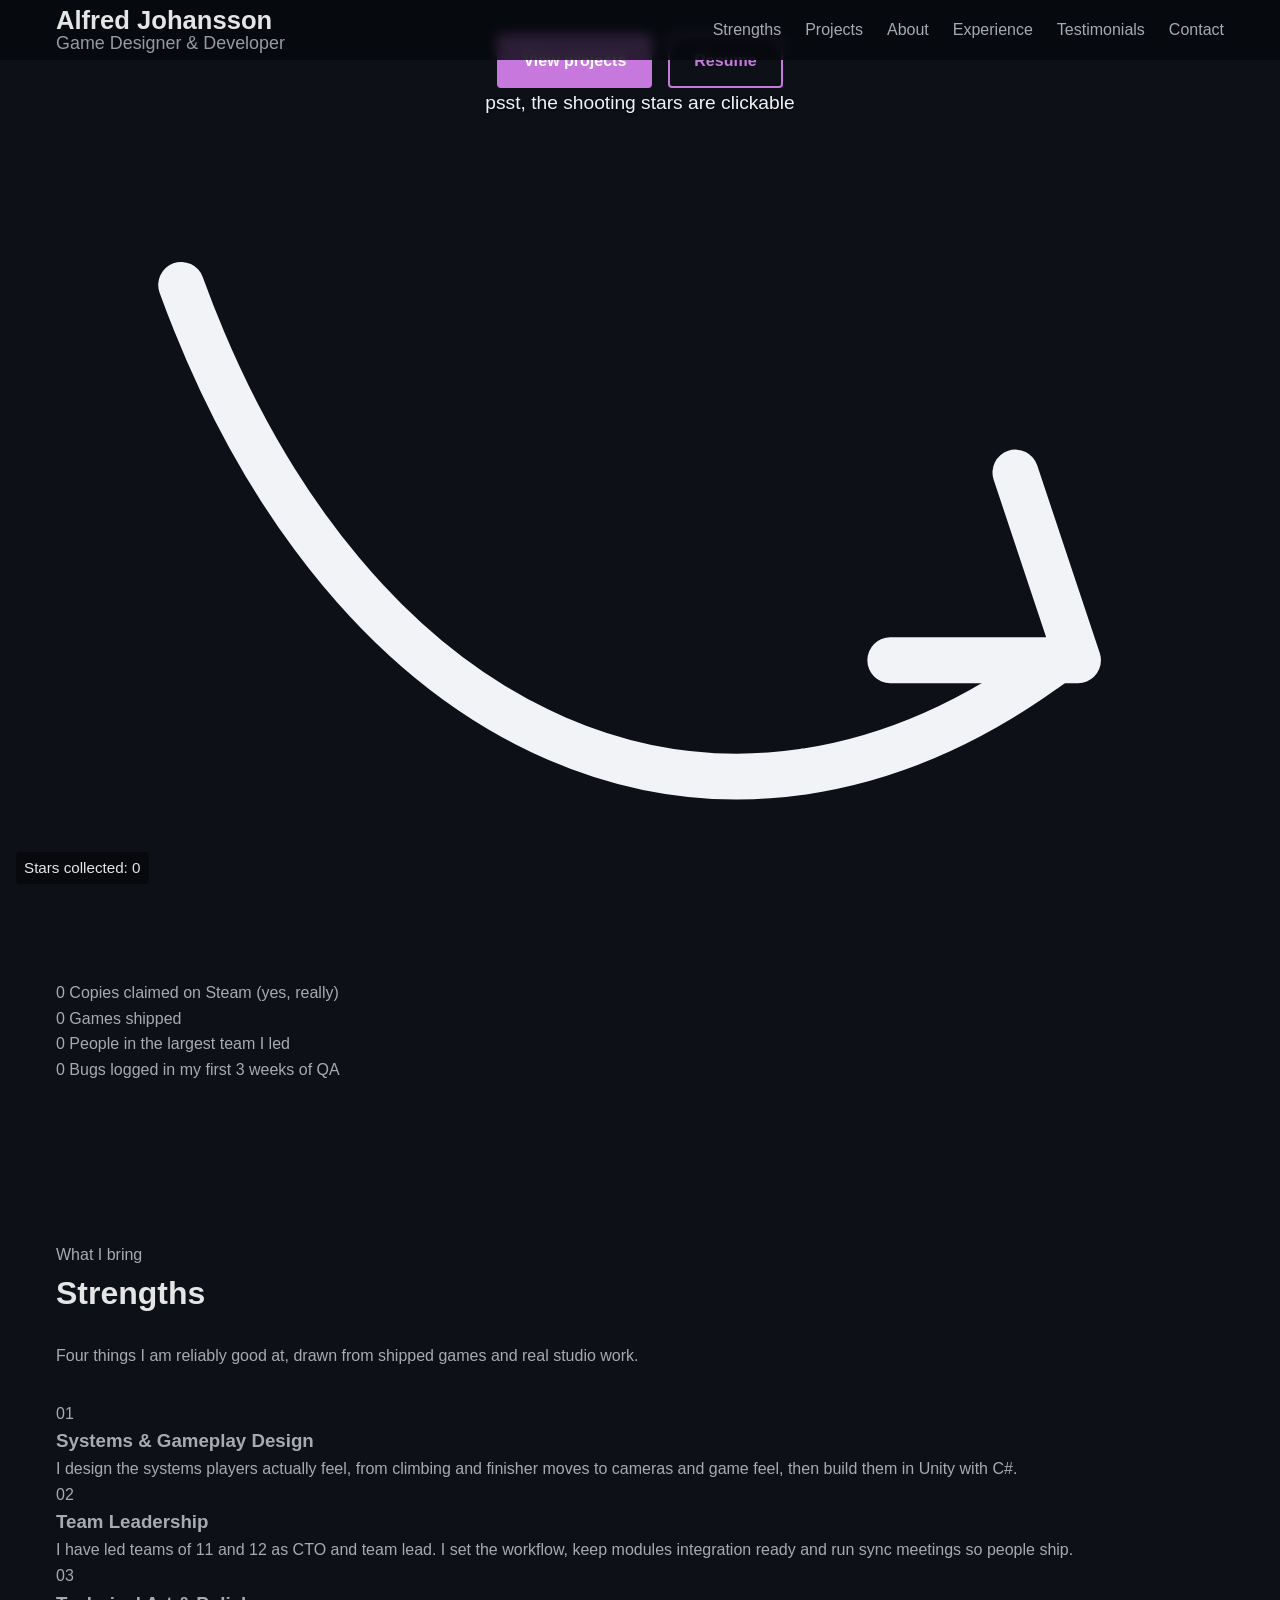
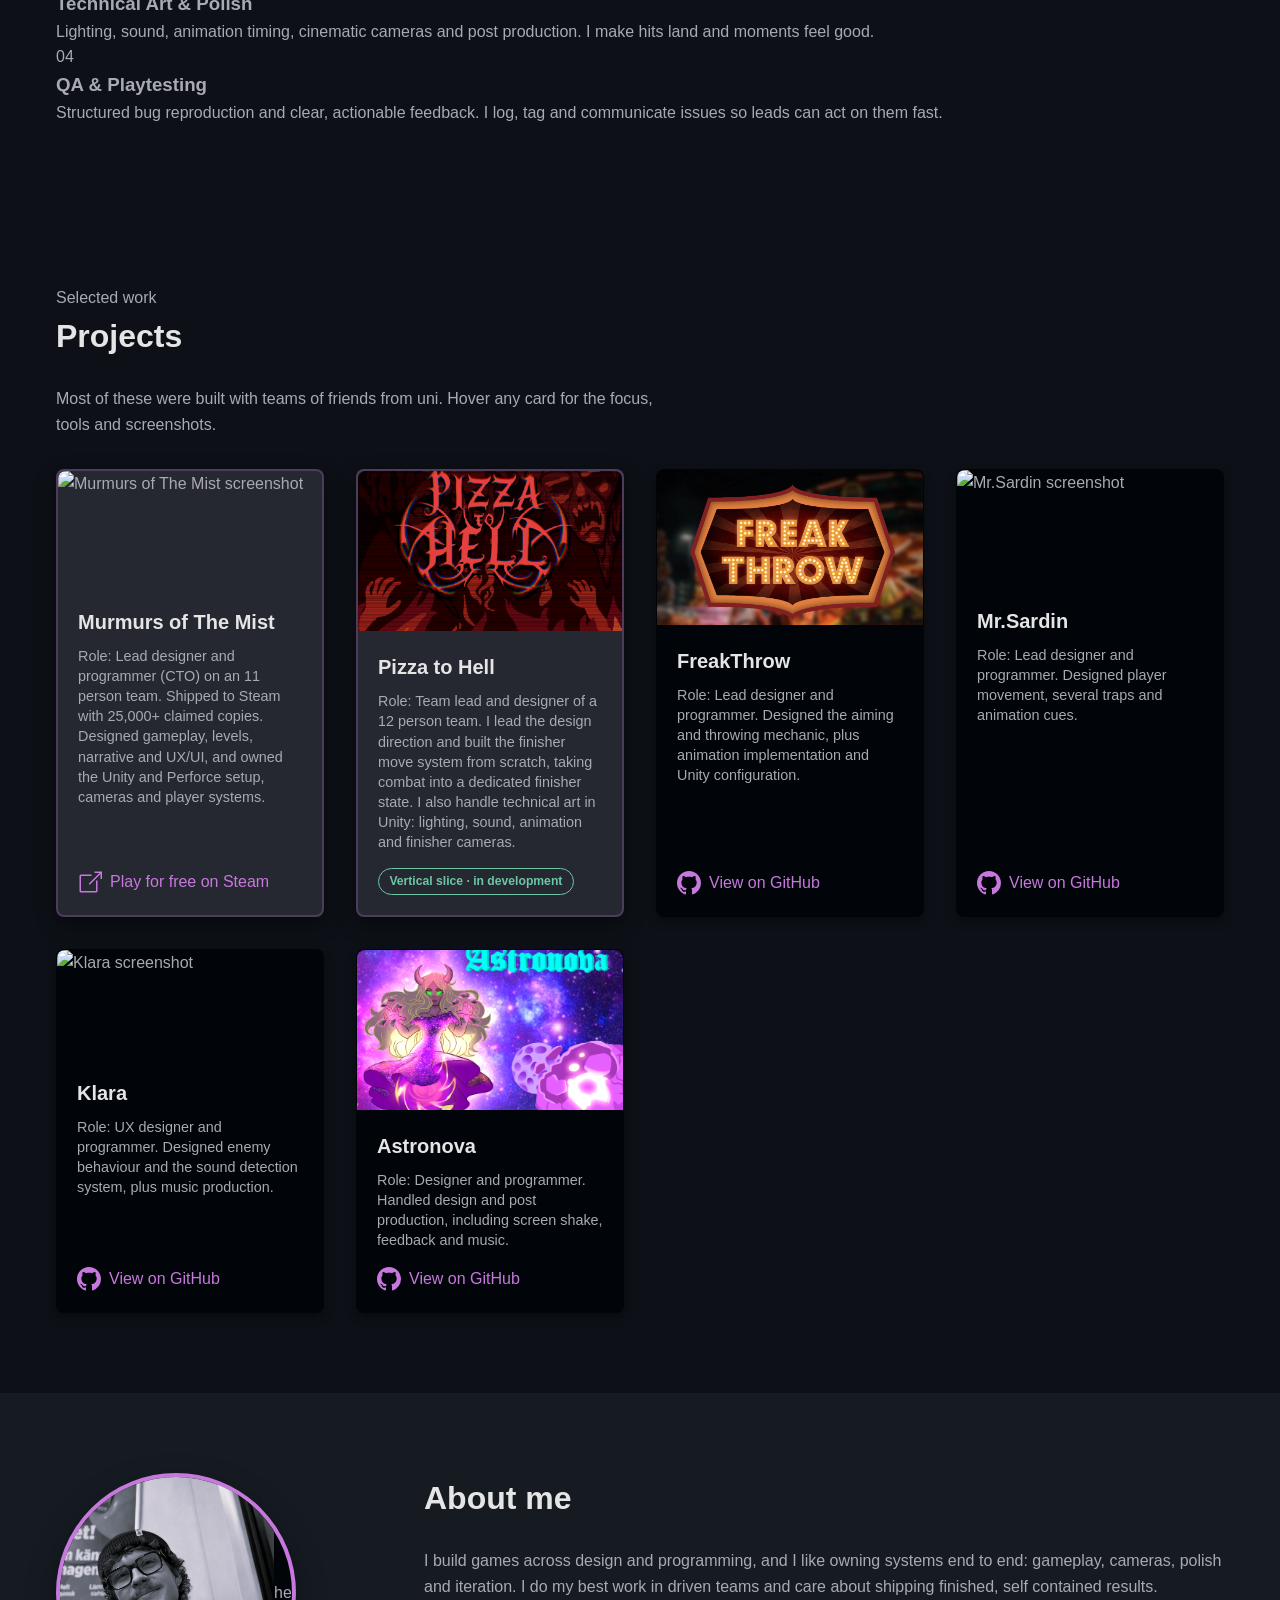
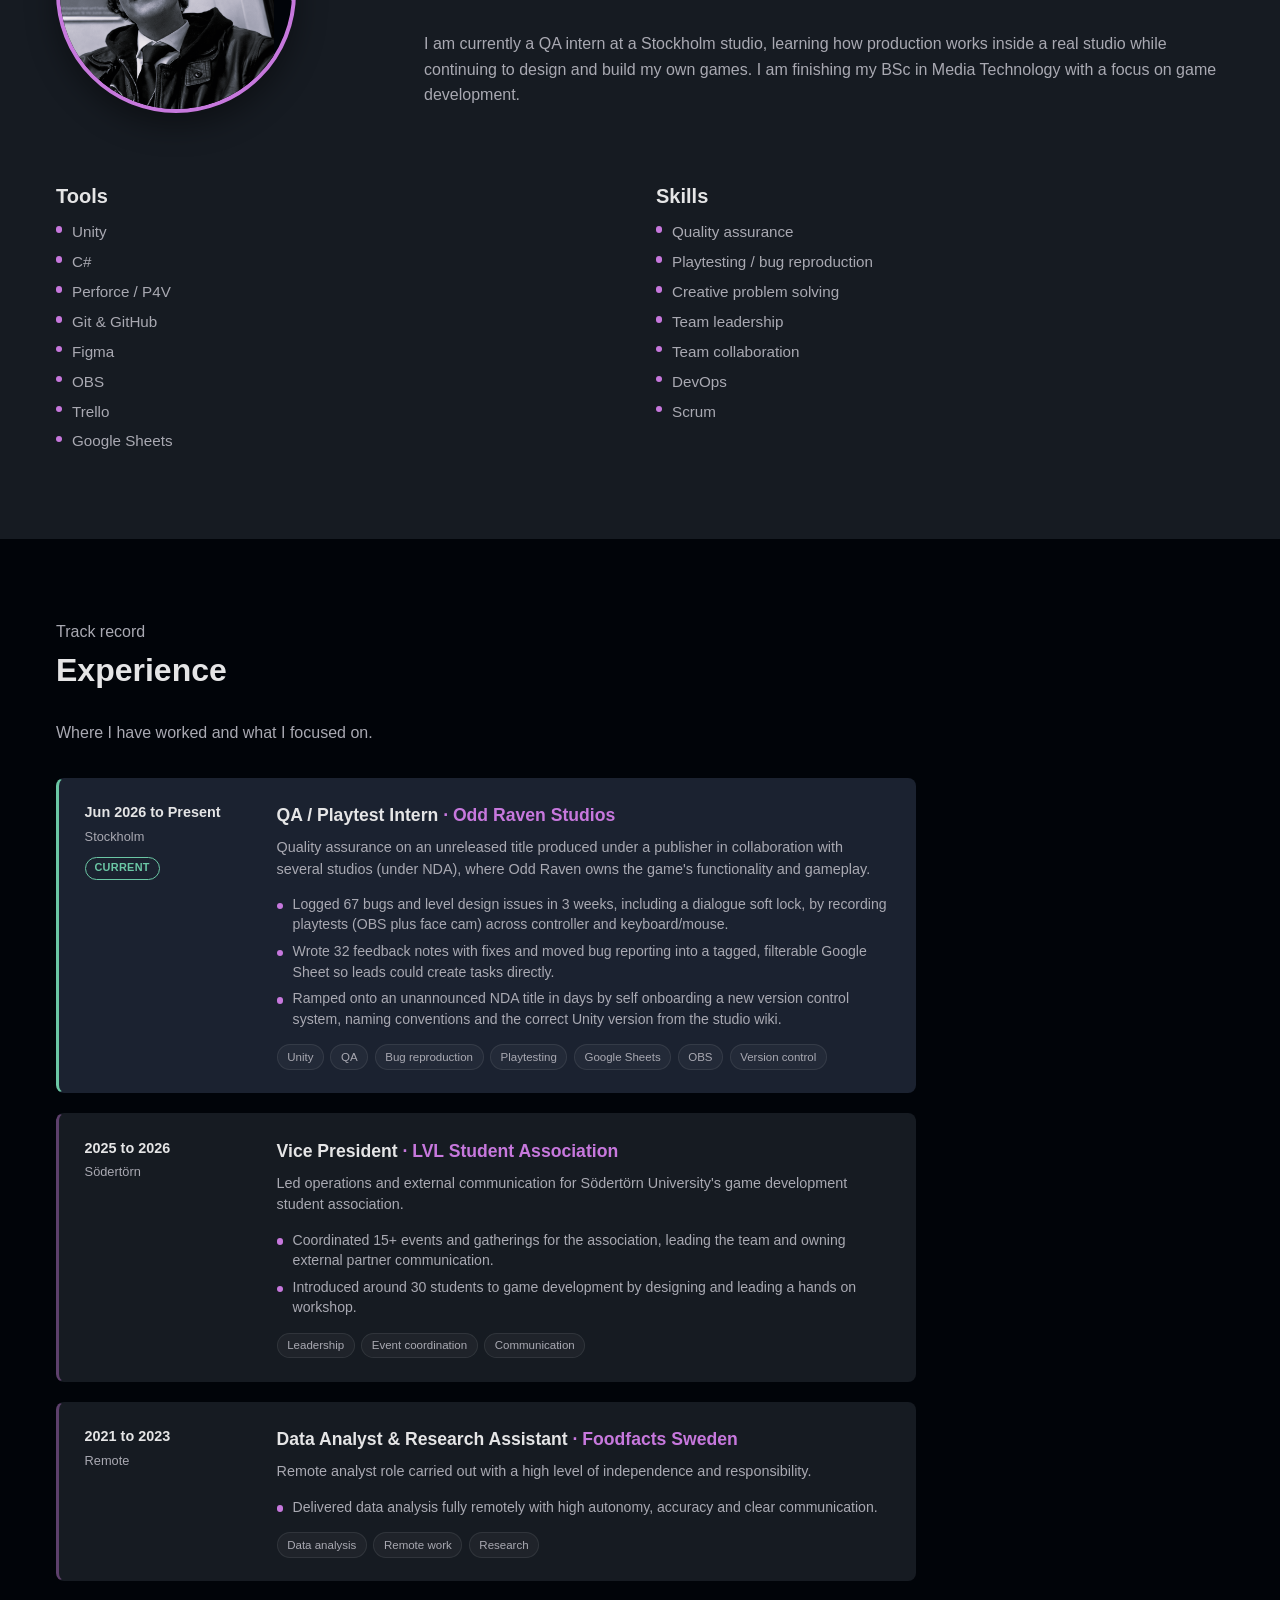
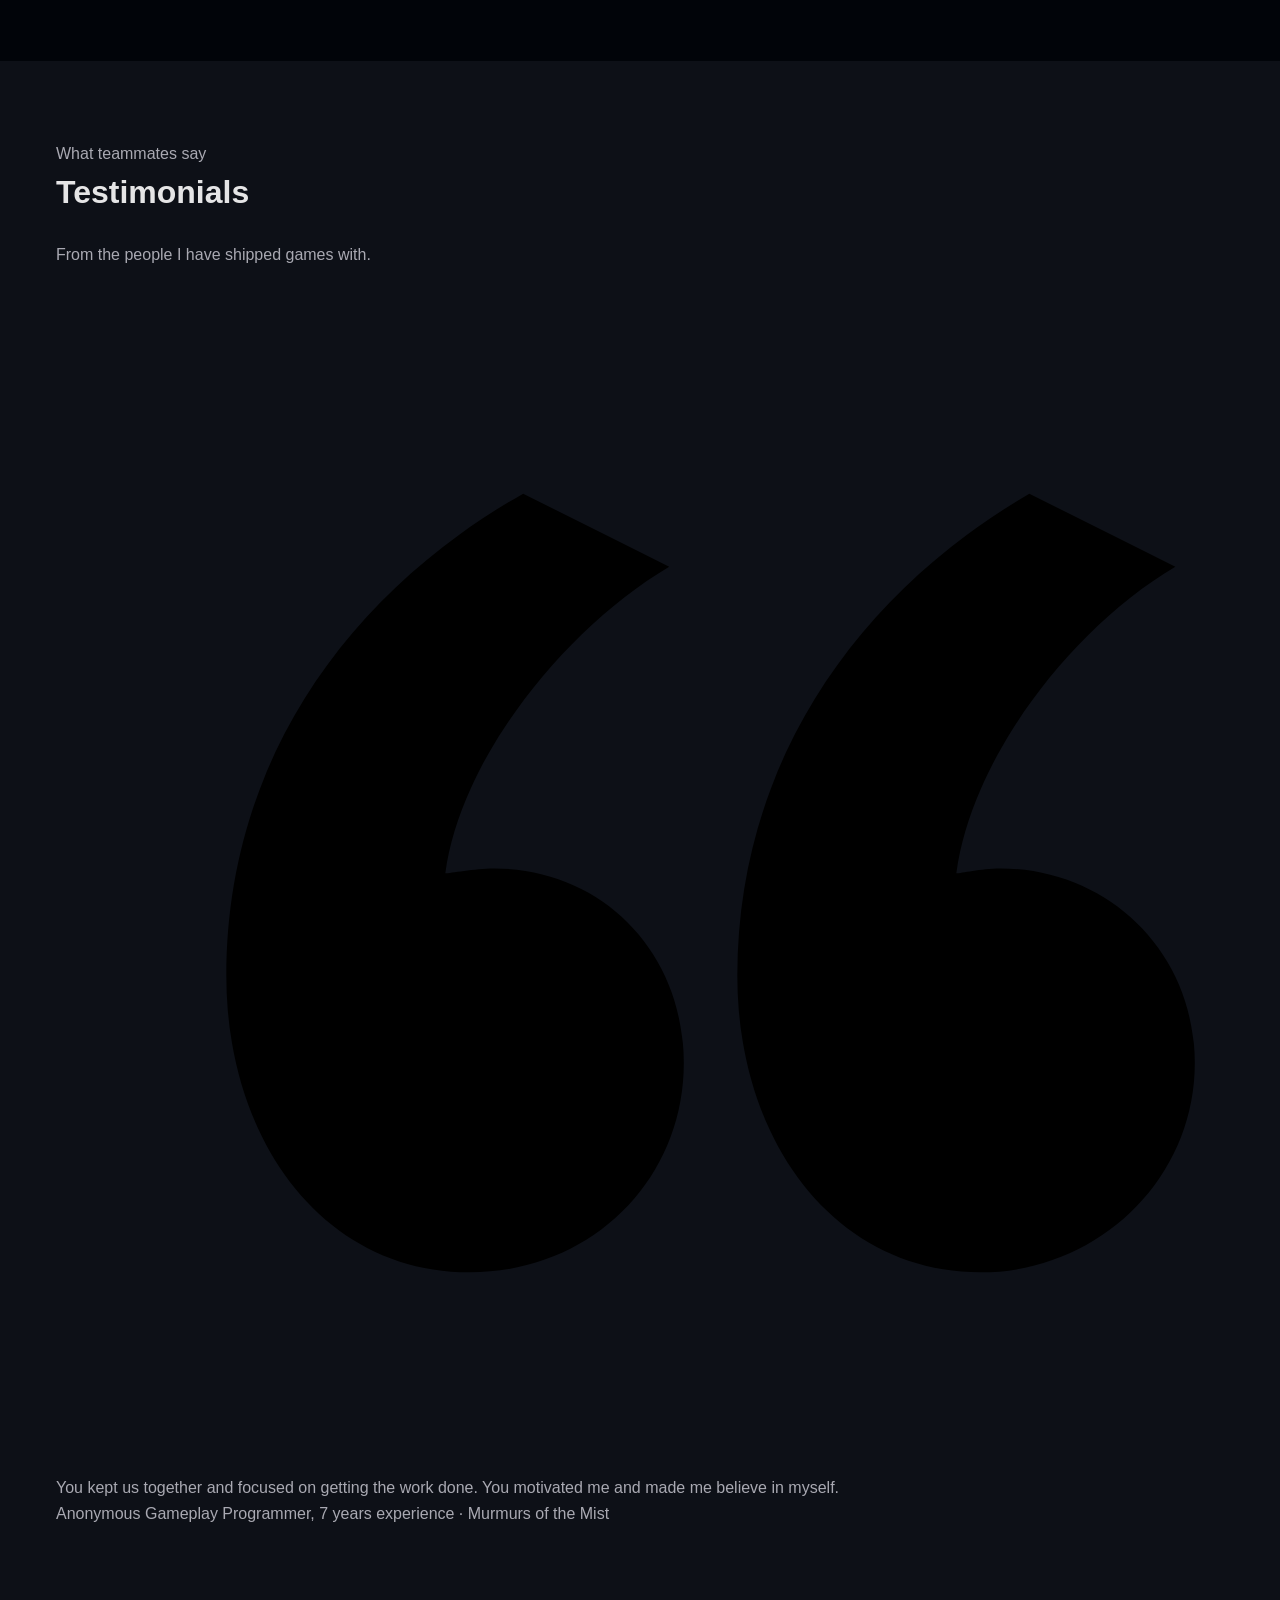
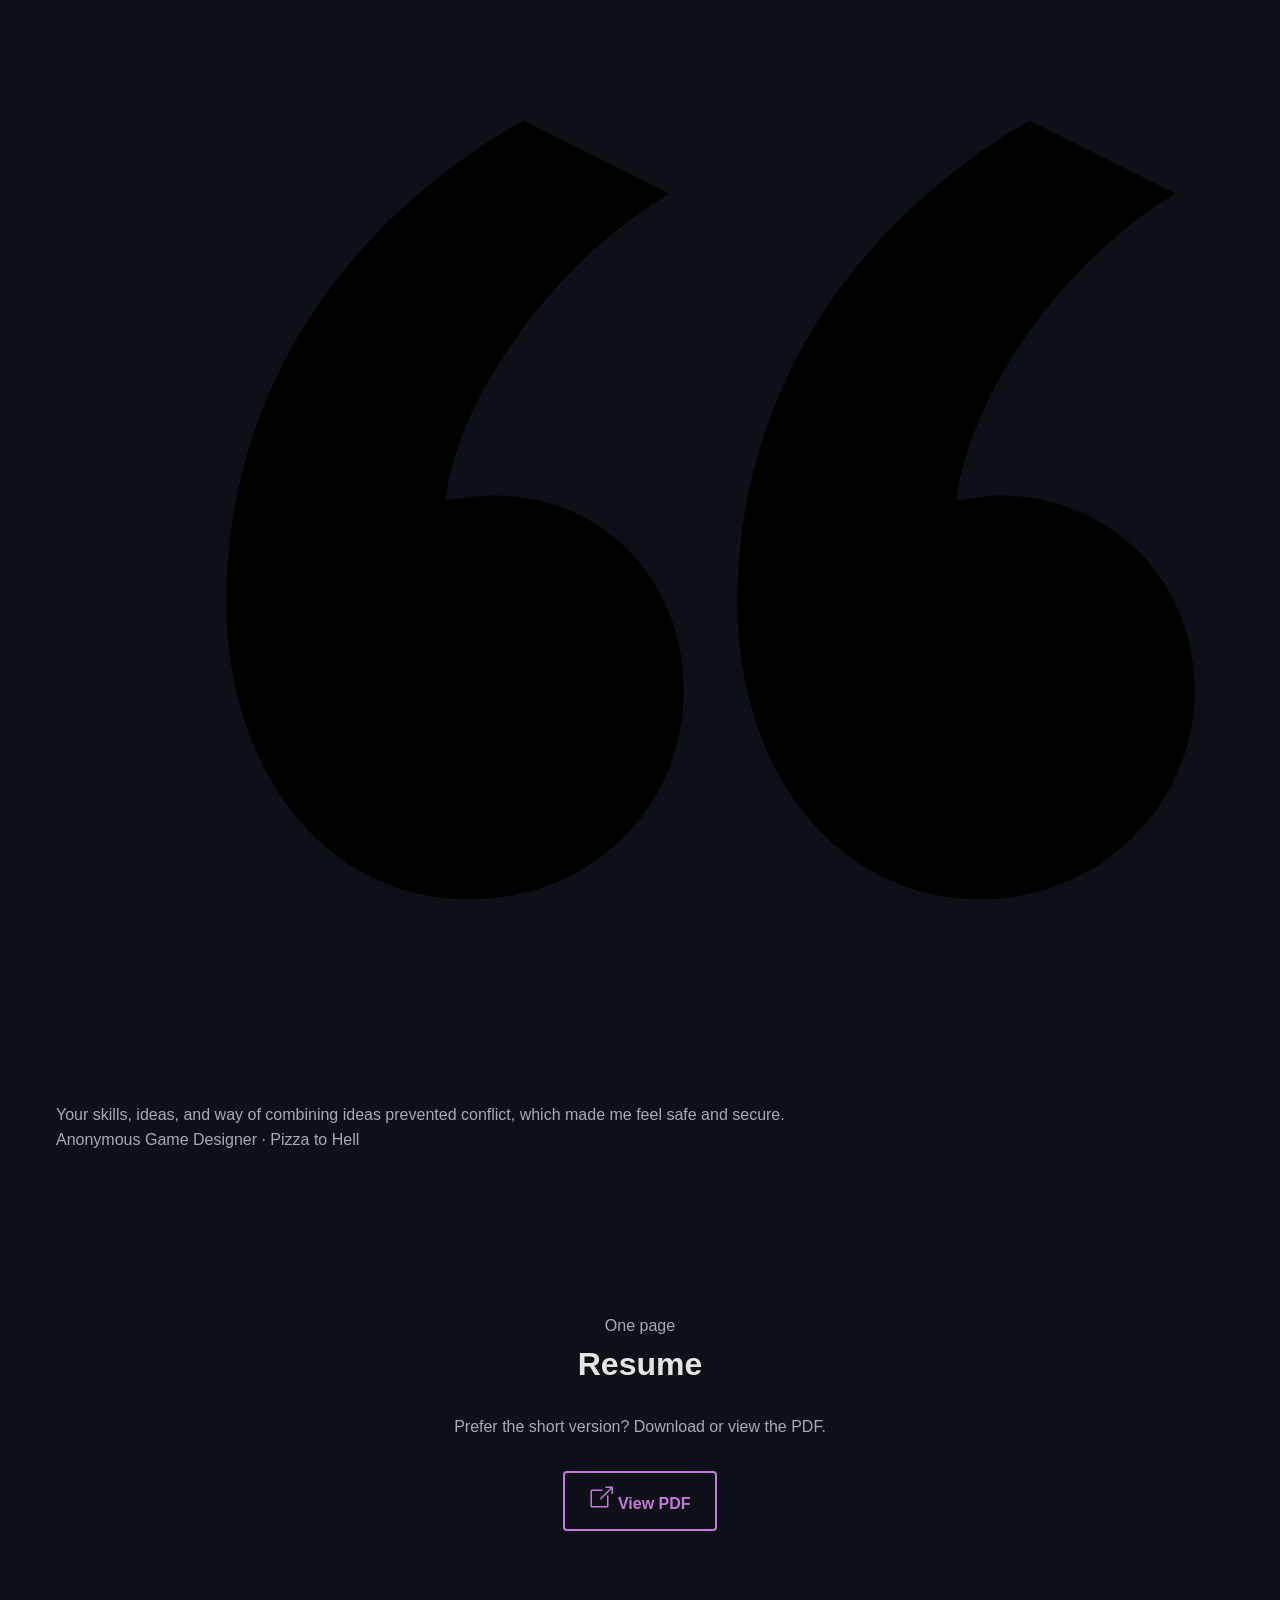
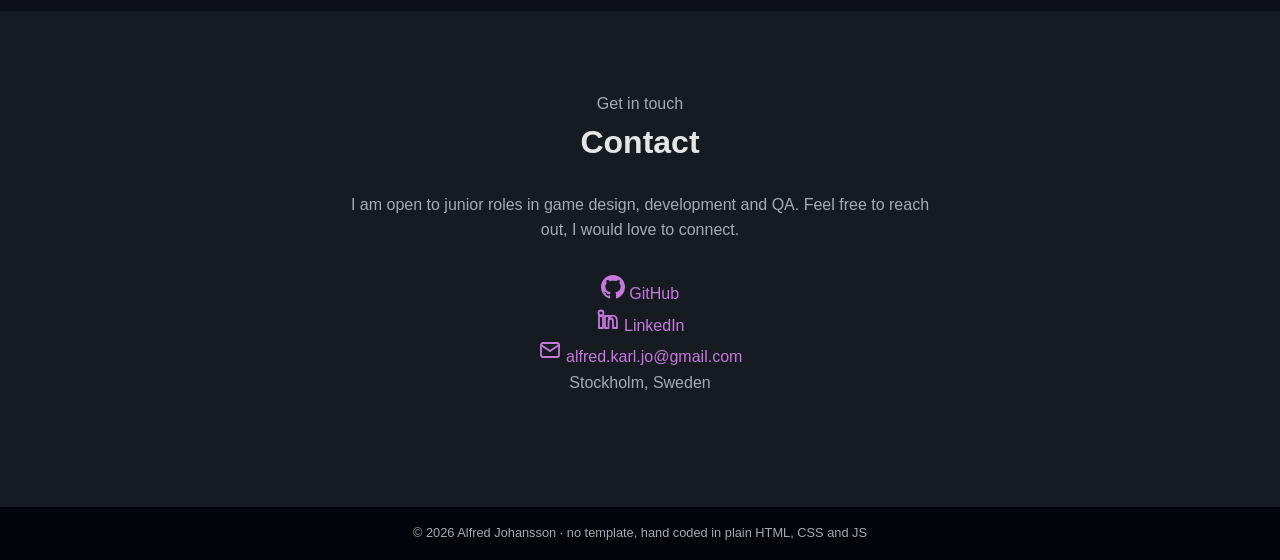
==== index.html @ 22c8d1a9 "fix" ====
<!DOCTYPE html>
<html lang="en">
<head>
    <meta charset="UTF-8" />
    <meta name="viewport" content="width=device-width, initial-scale=1.0" />
    <title>Alfred Johansson | Game Designer &amp; Developer</title>
    <meta name="description" content="Alfred Johansson, game designer and developer. I design player facing systems and gameplay, then build and polish them in Unity." />

    <link rel="preconnect" href="https://fonts.googleapis.com" />
    <link rel="preconnect" href="https://fonts.gstatic.com" crossorigin />
    <link href="https://fonts.googleapis.com/css2?family=Archivo:wght@600;700;800&family=Inter:wght@400;500;600&family=Caveat:wght@500;600&display=swap"
          rel="stylesheet" />

    <link rel="stylesheet" href="css/style.css" />
</head>

<body>
    <!-- SVG ICON SPRITE (define once, reuse everywhere) -->
    <svg xmlns="http://www.w3.org/2000/svg"
         style="position:absolute;width:0;height:0;overflow:hidden"
         aria-hidden="true">
        <symbol id="icon-external" viewBox="0 0 16 16">
            <path d="M16 1v5h-1V2.707l-7.146 7.147-.708-.708L14.293 2H11V1h5z" />
            <path d="M2 3a1 1 0 0 0-1 1v10a1 1 0 0 0 1 1h10a1 1 0 0 0 1-1V7h-1v7H2V4h7V3H2z" />
        </symbol>

        <symbol id="icon-github" viewBox="0 0 16 16">
            <path d="M8 0C3.58 0 0 3.58 0 8c0 3.54 2.29 6.53 5.47 7.59.4.07.55-.17.55-.38
               0-.19-.01-.82-.01-1.49-2.01.37-2.53-.49-2.69-.94-.09-.23-.48-.94-.82-1.13
               -.28-.15-.68-.52-.01-.53.63-.01 1.08.58 1.23.82.72 1.21 1.87.87 2.33.66
               .07-.52.28-.87.51-1.07-1.78-.2-3.64-.89-3.64-3.95
               0-.87.31-1.59.82-2.15-.08-.2-.36-1.02.08-2.12
               0 0 .67-.21 2.2.82.64-.18 1.32-.27 2-.27
               .68 0 1.36.09 2 .27 1.53-1.04 2.2-.82 2.2-.82
               .44 1.1.16 1.92.08 2.12.51.56.82 1.27.82 2.15
               0 3.07-1.87 3.75-3.65 3.95.29.25.54.73.54 1.48
               0 1.07-.01 1.93-.01 2.2
               0 .21.15.46.55.38A8.01 8.01 0 0 0 16 8
               c0-4.42-3.58-8-8-8z" />
        </symbol>

        <symbol id="icon-linkedin" viewBox="0 0 24 24">
            <path d="M4.98 3.5a2.5 2.5 0 1 1 0 5 2.5 2.5 0 0 1 0-5z" />
            <path d="M3 9h4v12H3z" />
            <path d="M9 9h4v1.7c.6-1 1.7-2 3.6-2 3.8 0 4.4 2.5 4.4 5.7V21h-4v-6.1
                   c0-1.5 0-3.4-2.1-3.4-2.1 0-2.4 1.6-2.4 3.3V21H9z" />
        </symbol>

        <symbol id="icon-mail" viewBox="0 0 24 24">
            <rect x="3" y="5" width="18" height="14" rx="2"></rect>
            <path d="M3 7l9 6 9-6"></path>
        </symbol>
    </svg>

    <header class="navbar">
        <div class="container">
            <a class="logo" href="#hero">
                <span class="logo-name">Alfred Johansson</span>
                <span class="logo-sub">Game Designer &amp; Developer</span>
            </a>

            <button class="menu-toggle"
                    id="mobile-menu"
                    type="button"
                    aria-label="Open menu"
                    aria-controls="nav-links"
                    aria-expanded="false">
                <span></span><span></span><span></span>
            </button>

            <nav aria-label="Primary navigation">
                <ul class="nav-links" id="nav-links">
                    <li><a href="#strengths">Strengths</a></li>
                    <li><a href="#projects">Projects</a></li>
                    <li><a href="#about">About</a></li>
                    <li><a href="#experience">Experience</a></li>
                    <li><a href="#testimonials">Testimonials</a></li>
                    <li><a href="#contact">Contact</a></li>
                </ul>
            </nav>
        </div>
    </header>

    <main>
        <section id="hero" class="hero">
            <!-- Small glow that trails the cursor in the dark background -->
            <div id="hero-glow" class="hero-glow" aria-hidden="true"></div>

            <div class="container hero-content">
                <span class="hero-eyebrow">Game Designer &amp; Developer</span>
                <h1>Hi, I'm <span class="highlight">Alfred Johansson</span></h1>
                <p>I design player facing systems and gameplay, then build and polish them in Unity. I do my best work leading small teams to ship finished games.</p>

                <div class="hero-buttons">
                    <a href="#projects" class="btn">View projects</a>
                    <a href="#resume" class="btn-outline">Resume</a>
                </div>

                <p class="hero-note">
                    psst, the shooting stars are clickable
                    <svg class="hero-note__arrow" viewBox="0 0 56 44" aria-hidden="true">
                        <path d="M6 8 C 14 30, 32 38, 48 26" fill="none" stroke="currentColor" stroke-width="2.2" stroke-linecap="round" />
                        <path d="M40 26 l9 0 -3 -9" fill="none" stroke="currentColor" stroke-width="2.2" stroke-linecap="round" stroke-linejoin="round" />
                    </svg>
                </p>
            </div>

            <!-- Subtle interactive star layer, scoped to the hero -->
            <canvas id="star-canvas"></canvas>
            <div id="star-counter" class="star-counter">
                Stars collected: <span id="star-count-value">0</span>
            </div>
        </section>

        <section id="stats" class="stats" aria-label="Career highlights">
            <div class="container">
                <div class="stats-grid">
                    <div class="stat reveal">
                        <span class="stat-value"><span class="stat-number" data-count="25000" data-suffix="+">0</span></span>
                        <span class="stat-label">Copies claimed on Steam <span class="stat-note">(yes, really)</span></span>
                    </div>
                    <div class="stat reveal">
                        <span class="stat-value"><span class="stat-number" data-count="6">0</span></span>
                        <span class="stat-label">Games shipped</span>
                    </div>
                    <div class="stat reveal">
                        <span class="stat-value"><span class="stat-number" data-count="12">0</span></span>
                        <span class="stat-label">People in the largest team I led</span>
                    </div>
                    <div class="stat reveal">
                        <span class="stat-value"><span class="stat-number" data-count="67">0</span></span>
                        <span class="stat-label">Bugs logged in my first 3 weeks of QA</span>
                    </div>
                </div>
            </div>
        </section>

        <section id="strengths" class="strengths">
            <div class="container">
                <div class="section-head">
                    <span class="kicker">What I bring</span>
                    <h2>Strengths</h2>
                    <p class="section-subtitle">Four things I am reliably good at, drawn from shipped games and real studio work.</p>
                </div>

                <div class="strength-grid">
                    <article class="strength-card reveal">
                        <div class="strength-index">01</div>
                        <h3>Systems &amp; Gameplay Design</h3>
                        <p>I design the systems players actually feel, from climbing and finisher moves to cameras and game feel, then build them in Unity with C#.</p>
                    </article>

                    <article class="strength-card reveal">
                        <div class="strength-index">02</div>
                        <h3>Team Leadership</h3>
                        <p>I have led teams of 11 and 12 as CTO and team lead. I set the workflow, keep modules integration ready and run sync meetings so people ship.</p>
                    </article>

                    <article class="strength-card reveal">
                        <div class="strength-index">03</div>
                        <h3>Technical Art &amp; Polish</h3>
                        <p>Lighting, sound, animation timing, cinematic cameras and post production. I make hits land and moments feel good.</p>
                    </article>

                    <article class="strength-card reveal">
                        <div class="strength-index">04</div>
                        <h3>QA &amp; Playtesting</h3>
                        <p>Structured bug reproduction and clear, actionable feedback. I log, tag and communicate issues so leads can act on them fast.</p>
                    </article>
                </div>
            </div>
        </section>

        <section id="projects" class="projects">
            <div class="container">
                <div class="section-head">
                    <span class="kicker">Selected work</span>
                    <h2>Projects</h2>
                    <p class="section-subtitle">Most of these were built with teams of friends from uni. Hover any card for the focus, tools and screenshots.</p>
                </div>

                <div class="project-grid">
                    <article class="project-card project-card--featured reveal">
                        <img src="assets/images/project1.png" alt="Murmurs of The Mist screenshot" />
                        <div class="project-info">
                            <h3>Murmurs of The Mist</h3>
                            <p>
                                <span class="role-label">Role:</span>
                                Lead designer and programmer (CTO) on an 11 person team. Shipped to Steam with 25,000+ claimed copies. Designed gameplay, levels, narrative and UX/UI, and owned the Unity and Perforce setup, cameras and player systems.
                            </p>
                            <div class="project-links">
                                <a href="https://store.steampowered.com/app/4187020/Murmurs_of_the_Mist/" target="_blank" rel="noopener noreferrer">
                                    <svg class="icon" aria-hidden="true"><use href="#icon-external" xlink:href="#icon-external"></use></svg>
                                    Play for free on Steam
                                </a>
                            </div>
                        </div>
                        <aside class="project-popover" aria-label="Murmurs of The Mist details">
                            <h4>Murmurs of the Mist</h4>
                            <p>
                                A narrative-driven horror puzzle game where you use the environment to solve each room. Take note of every detail, they help you uncover Sofia's story.
                                <b>25,000+ claimed copies on Steam.</b>
                            </p>
                            <div class="project-popover__images">
                                <img src="assets/images/MurmursPushbox.jpg" alt="Murmurs of The Mist close-up screenshot" />
                                <img src="assets/images/MurmursChase.jpg" alt="Murmurs of The Mist exploration screenshot" />
                                <img src="assets/images/MurmursClassroom.jpg" alt="Murmurs of The Mist cooperative play screenshot" />
                            </div>
                            <ul class="project-popover__details">
                                <li><b>Focus:</b> gameplay, UX/UI, camera, climbing mechanic, animation timing and triggers, music production, post production, Unity configuration and cinematic cameras.</li>
                                <li><b>Tools:</b> Unity, C#, Perforce.</li>
                            </ul>
                        </aside>
                    </article>

                    <article class="project-card project-card--featured reveal">
                        <img src="assets/images/PizzaToHell_title.png" alt="Pizza to Hell title art" />
                        <div class="project-info">
                            <h3>Pizza to Hell</h3>
                            <p>
                                <span class="role-label">Role:</span>
                                Team lead and designer of a 12 person team. I lead the design direction and built the finisher move system from scratch, taking combat into a dedicated finisher state. I also handle technical art in Unity: lighting, sound, animation and finisher cameras.
                            </p>
                            <div class="project-links">
                                <span class="project-status">Vertical slice · in development</span>
                            </div>
                        </div>
                        <aside class="project-popover" aria-label="Pizza to Hell details">
                            <h4>Pizza to Hell</h4>
                            <p>
                                A PSX style action roguelite. You are a pizza delivery man fighting through a sin themed underworld to deliver a pizza to the Devil. Posture based combat staggers enemies for a finisher, with pizza topping build variety, a combo streak multi hit system and room to room runs.
                            </p>
                            <div class="project-popover__images project-popover__images--single">
                                <img src="assets/images/PizzaToHell_gameplay.gif" alt="Pizza to Hell gameplay" />
                            </div>
                            <ul class="project-popover__details">
                                <li><b>Focus:</b> team lead and workflow, finisher move system built from scratch, technical art (lighting, sound, animation), finisher cameras and animation event footstep audio.</li>
                                <li><b>Tools:</b> Unity, C#, animation events.</li>
                            </ul>
                        </aside>
                    </article>

                    <article class="project-card reveal">
                        <img src="assets/images/FreakThrowTitleCard.png" alt="FreakThrow Screenshot" />
                        <div class="project-info">
                            <h3>FreakThrow</h3>
                            <p>
                                <span class="role-label">Role:</span>
                                Lead designer and programmer. Designed the aiming and throwing mechanic, plus animation implementation and Unity configuration.
                            </p>
                            <div class="project-links">
                                <a href="https://github.com/alfredJoehandsome/FreakThrow" target="_blank" rel="noopener noreferrer">
                                    <svg class="icon" aria-hidden="true"><use href="#icon-github" xlink:href="#icon-github"></use></svg>
                                    View on GitHub
                                </a>
                            </div>
                        </div>
                        <aside class="project-popover" aria-label="FreakThrow details">
                            <h4>FreakThrow</h4>
                            <p>A vertical slice project. A horror carnival game with ramping intensity.</p>
                            <div class="project-popover__images">
                                <img src="assets/images/FreakThrowLVL1.png" alt="FreakThrow picture1" />
                                <img src="assets/images/FreakThrowLVL2.png" alt="FreakThrow picture2" />
                                <img src="assets/images/FreakThrowLVL3.png" alt="FreakThrow picture3" />
                            </div>
                            <ul class="project-popover__details">
                                <li><b>Focus:</b> gameplay, visuals, Unity configuration.</li>
                                <li><b>Tools:</b> Unity, C#, Perforce.</li>
                            </ul>
                        </aside>
                    </article>

                    <article class="project-card reveal">
                        <img src="assets/images/project2.png" alt="Mr.Sardin screenshot" />
                        <div class="project-info">
                            <h3>Mr.Sardin</h3>
                            <p>
                                <span class="role-label">Role:</span>
                                Lead designer and programmer. Designed player movement, several traps and animation cues.
                            </p>
                            <div class="project-links">
                                <a href="https://github.com/alfredJoehandsome/Mr.Sardin" target="_blank" rel="noopener noreferrer">
                                    <svg class="icon" aria-hidden="true"><use href="#icon-github" xlink:href="#icon-github"></use></svg>
                                    View on GitHub
                                </a>
                            </div>
                        </div>
                        <aside class="project-popover" aria-label="Mr.Sardin details">
                            <h4>Mr.Sardin</h4>
                            <p>A fast paced parkour platformer. Get to the end before time runs out, with comedic art and narrative.</p>
                            <div class="project-popover__images">
                                <img src="assets/images/MrSardin1.png" alt="MrSardin1" />
                                <img src="assets/images/MrSardin2.png" alt="MrSardin2" />
                                <img src="assets/images/MrSardin3.png" alt="MrSardin3" />
                            </div>
                            <ul class="project-popover__details">
                                <li><b>Focus:</b> player movement and animation, music production, Unity configuration, parallax background.</li>
                                <li><b>Tools:</b> Unity, C#, Perforce.</li>
                            </ul>
                        </aside>
                    </article>

                    <article class="project-card reveal">
                        <img src="assets/images/project3.png" alt="Klara screenshot" />
                        <div class="project-info">
                            <h3>Klara</h3>
                            <p>
                                <span class="role-label">Role:</span>
                                UX designer and programmer. Designed enemy behaviour and the sound detection system, plus music production.
                            </p>
                            <div class="project-links">
                                <a href="https://github.com/alfredJoehandsome/Klara" target="_blank" rel="noopener noreferrer">
                                    <svg class="icon" aria-hidden="true"><use href="#icon-github" xlink:href="#icon-github"></use></svg>
                                    View on GitHub
                                </a>
                            </div>
                        </div>
                        <aside class="project-popover" aria-label="Klara details">
                            <h4>Klara</h4>
                            <p>A game jam project. A 2.5D DOOM inspired horror game. Find the key and escape the dungeon, but do not make too much noise.</p>
                            <div class="project-popover__images">
                                <img src="assets/images/Klara screenshot1.png" alt="Klara screenshot1" />
                                <img src="assets/images/Klara screenshot2.png" alt="Klara screenshot2" />
                                <img src="assets/images/Klara screenshot3.png" alt="Klara screenshot3" />
                            </div>
                            <ul class="project-popover__details">
                                <li><b>Focus:</b> monster behaviour, noise detection system.</li>
                                <li><b>Tools:</b> Unity, C#, GitHub.</li>
                            </ul>
                        </aside>
                    </article>

                    <article class="project-card reveal">
                        <img src="assets/images/AstronovaTitleScreen.png" alt="Astronova Title" />
                        <div class="project-info">
                            <h3>Astronova</h3>
                            <p>
                                <span class="role-label">Role:</span>
                                Designer and programmer. Handled design and post production, including screen shake, feedback and music.
                            </p>
                            <div class="project-links">
                                <a href="https://github.com/alfredJoehandsome/Astronova" target="_blank" rel="noopener noreferrer">
                                    <svg class="icon" aria-hidden="true"><use href="#icon-github" xlink:href="#icon-github"></use></svg>
                                    View on GitHub
                                </a>
                            </div>
                        </div>
                        <aside class="project-popover" aria-label="Astronova details">
                            <h4>Astronova</h4>
                            <p>A Space Invaders inspired arcade shooter built around game feel. Screen shake, punchy feedback and music make every hit land.</p>
                            <div class="project-popover__images">
                                <img src="assets/images/AstronovaGame.png" alt="Astronova picture1" />
                                <img src="assets/images/AstronovaDeath.png" alt="Astronova picture2" />
                                <img src="assets/images/AstronovaBossBattle.png" alt="Astronova picture3" />
                            </div>
                            <ul class="project-popover__details">
                                <li><b>Focus:</b> post production, screen shake, damage feedback, music production.</li>
                                <li><b>Tools:</b> Unity, C#, Apple GarageBand, GitHub.</li>
                            </ul>
                        </aside>
                    </article>
                </div>
            </div>
        </section>

        <section id="about" class="about">
            <div class="container">
                <div class="about-layout">
                    <div class="about-portrait">
                        <img src="assets/images/Picture of me.png" alt="Portrait of Alfred Johansson" />
                        <span class="portrait-caption">hej!</span>
                    </div>
                    <div class="about-content">
                        <h2>About me</h2>
                        <p>
                            I build games across design and programming, and I like owning systems end to end: gameplay, cameras, polish and iteration. I do my best work in driven teams and care about shipping finished, self contained results.
                        </p>
                        <p>
                            I am currently a QA intern at a Stockholm studio, learning how production works inside a real studio while continuing to design and build my own games. I am finishing my BSc in Media Technology with a focus on game development.
                        </p>
                    </div>
                </div>

                <div class="skills">
                    <div class="skill">
                        <h3>Tools</h3>
                        <ul>
                            <li>Unity</li>
                            <li>C#</li>
                            <li>Perforce / P4V</li>
                            <li>Git &amp; GitHub</li>
                            <li>Figma</li>
                            <li>OBS</li>
                            <li>Trello</li>
                            <li>Google Sheets</li>
                        </ul>
                    </div>

                    <div class="skill">
                        <h3>Skills</h3>
                        <ul>
                            <li>Quality assurance</li>
                            <li>Playtesting / bug reproduction</li>
                            <li>Creative problem solving</li>
                            <li>Team leadership</li>
                            <li>Team collaboration</li>
                            <li>DevOps</li>
                            <li>Scrum</li>
                        </ul>
                    </div>
                </div>
            </div>
        </section>

        <section id="experience" class="experience">
            <div class="container">
                <div class="section-head">
                    <span class="kicker">Track record</span>
                    <h2>Experience</h2>
                    <p class="section-subtitle">Where I have worked and what I focused on.</p>
                </div>

                <div class="exp-list">
                    <article class="exp-item exp-item--current reveal">
                        <div class="exp-period">
                            <span class="exp-dates">Jun 2026 to Present</span>
                            <span class="exp-place">Stockholm</span>
                            <span class="exp-badge">Current</span>
                        </div>
                        <div class="exp-body">
                            <h3>QA / Playtest Intern <span class="exp-company">· Odd Raven Studios</span></h3>
                            <p>
                                Quality assurance on an unreleased title produced under a publisher in collaboration with several studios (under NDA), where Odd Raven owns the game's functionality and gameplay.
                            </p>
                            <ul class="exp-points">
                                <li>Logged 67 bugs and level design issues in 3 weeks, including a dialogue soft lock, by recording playtests (OBS plus face cam) across controller and keyboard/mouse.</li>
                                <li>Wrote 32 feedback notes with fixes and moved bug reporting into a tagged, filterable Google Sheet so leads could create tasks directly.</li>
                                <li>Ramped onto an unannounced NDA title in days by self onboarding a new version control system, naming conventions and the correct Unity version from the studio wiki.</li>
                            </ul>
                            <ul class="exp-tags">
                                <li>Unity</li>
                                <li>QA</li>
                                <li>Bug reproduction</li>
                                <li>Playtesting</li>
                                <li>Google Sheets</li>
                                <li>OBS</li>
                                <li>Version control</li>
                            </ul>
                        </div>
                    </article>

                    <article class="exp-item reveal">
                        <div class="exp-period">
                            <span class="exp-dates">2025 to 2026</span>
                            <span class="exp-place">Södertörn</span>
                        </div>
                        <div class="exp-body">
                            <h3>Vice President <span class="exp-company">· LVL Student Association</span></h3>
                            <p>
                                Led operations and external communication for Södertörn University's game development student association.
                            </p>
                            <ul class="exp-points">
                                <li>Coordinated 15+ events and gatherings for the association, leading the team and owning external partner communication.</li>
                                <li>Introduced around 30 students to game development by designing and leading a hands on workshop.</li>
                            </ul>
                            <ul class="exp-tags">
                                <li>Leadership</li>
                                <li>Event coordination</li>
                                <li>Communication</li>
                            </ul>
                        </div>
                    </article>

                    <article class="exp-item reveal">
                        <div class="exp-period">
                            <span class="exp-dates">2021 to 2023</span>
                            <span class="exp-place">Remote</span>
                        </div>
                        <div class="exp-body">
                            <h3>Data Analyst &amp; Research Assistant <span class="exp-company">· Foodfacts Sweden</span></h3>
                            <p>
                                Remote analyst role carried out with a high level of independence and responsibility.
                            </p>
                            <ul class="exp-points">
                                <li>Delivered data analysis fully remotely with high autonomy, accuracy and clear communication.</li>
                            </ul>
                            <ul class="exp-tags">
                                <li>Data analysis</li>
                                <li>Remote work</li>
                                <li>Research</li>
                            </ul>
                        </div>
                    </article>
                </div>
            </div>
        </section>

        <section id="testimonials" class="testimonials">
            <div class="container">
                <div class="section-head">
                    <span class="kicker">What teammates say</span>
                    <h2>Testimonials</h2>
                    <p class="section-subtitle">From the people I have shipped games with.</p>
                </div>

                <div class="testimonial-grid">
                    <figure class="testimonial-card reveal">
                        <svg class="testimonial-quote" viewBox="0 0 24 24" aria-hidden="true"><path d="M9.6 4C5.9 6.1 3.5 9.6 3.5 13.9c0 3.4 2 6.1 5 6.1 2.5 0 4.4-1.9 4.4-4.3 0-2.3-1.7-4-3.9-4-.4 0-.9.1-1 .1.3-2.3 2.4-5 4.6-6.3L9.6 4zm10.4 0c-3.6 2.1-6 5.6-6 9.9 0 3.4 2 6.1 5 6.1 2.4 0 4.4-1.9 4.4-4.3 0-2.3-1.8-4-4-4-.4 0-.8.1-.9.1.3-2.3 2.3-5 4.5-6.3L20 4z"/></svg>
                        <blockquote>You kept us together and focused on getting the work done. You motivated me and made me believe in myself.</blockquote>
                        <figcaption>
                            <span class="testimonial-name">Anonymous</span>
                            <span class="testimonial-role">Gameplay Programmer, 7 years experience · Murmurs of the Mist</span>
                        </figcaption>
                    </figure>

                    <figure class="testimonial-card reveal">
                        <svg class="testimonial-quote" viewBox="0 0 24 24" aria-hidden="true"><path d="M9.6 4C5.9 6.1 3.5 9.6 3.5 13.9c0 3.4 2 6.1 5 6.1 2.5 0 4.4-1.9 4.4-4.3 0-2.3-1.7-4-3.9-4-.4 0-.9.1-1 .1.3-2.3 2.4-5 4.6-6.3L9.6 4zm10.4 0c-3.6 2.1-6 5.6-6 9.9 0 3.4 2 6.1 5 6.1 2.4 0 4.4-1.9 4.4-4.3 0-2.3-1.8-4-4-4-.4 0-.8.1-.9.1.3-2.3 2.3-5 4.5-6.3L20 4z"/></svg>
                        <blockquote>Your skills, ideas, and way of combining ideas prevented conflict, which made me feel safe and secure.</blockquote>
                        <figcaption>
                            <span class="testimonial-name">Anonymous</span>
                            <span class="testimonial-role">Game Designer · Pizza to Hell</span>
                        </figcaption>
                    </figure>
                </div>
            </div>
        </section>

        <section id="resume" class="resume">
            <div class="container">
                <div class="section-head">
                    <span class="kicker">One page</span>
                    <h2>Resume</h2>
                    <p>Prefer the short version? Download or view the PDF.</p>
                </div>
                <a class="btn-outline" href="assets/Resume.pdf" target="_blank" rel="noopener noreferrer">
                    <svg class="icon" aria-hidden="true"><use href="#icon-external" xlink:href="#icon-external"></use></svg>
                    View PDF
                </a>
            </div>
        </section>

        <section id="contact" class="contact">
            <div class="container">
                <div class="section-head">
                    <span class="kicker">Get in touch</span>
                    <h2>Contact</h2>
                    <p>I am open to junior roles in game design, development and QA. Feel free to reach out, I would love to connect.</p>
                </div>

                <ul class="contact-links">
                    <li>
                        <a href="https://github.com/alfredJoehandsome" target="_blank" rel="noopener noreferrer">
                            <svg class="icon" aria-hidden="true"><use href="#icon-github" xlink:href="#icon-github"></use></svg>
                            GitHub
                        </a>
                    </li>
                    <li>
                        <a href="https://www.linkedin.com/in/alfred-johansson-351213204" target="_blank" rel="noopener noreferrer">
                            <svg class="icon-stroke" aria-hidden="true"><use href="#icon-linkedin" xlink:href="#icon-linkedin"></use></svg>
                            LinkedIn
                        </a>
                    </li>
                    <li>
                        <a href="mailto:alfred.karl.jo@gmail.com">
                            <svg class="icon-stroke" aria-hidden="true"><use href="#icon-mail" xlink:href="#icon-mail"></use></svg>
                            alfred.karl.jo@gmail.com
                        </a>
                    </li>
                </ul>

                <p class="contact-location">Stockholm, Sweden</p>
            </div>
        </section>
    </main>

    <footer class="footer">
        <div class="container">
            <p>&copy; <span id="year"></span> Alfred Johansson &middot; no template, hand coded in plain HTML, CSS and JS</p>
        </div>
    </footer>

    <script src="js/script.js"></script>
</body>
</html>
---- css/style.css ----
/*
  Base styles for the game developer portfolio site.
  The design uses a dark, neon-inspired colour palette with clean typography
  to evoke a futuristic gaming aesthetic. Sections are clearly separated and
  spaced to make the content easy to scan. Responsive behaviours ensure the
  layout adapts gracefully on tablets and phones.
*/

/* CSS Reset */
* {
    margin: 0;
    padding: 0;
    box-sizing: border-box;
}

html {
    scroll-behavior: smooth;
}

:root {
    /*
      Use a rich dark palette with muted accent colours. This palette
      keeps the overall feel in “dark mode” but avoids the neon look of the
      original. The primary colour is a subtle pinkish purple and the
      secondary colour is a muted green teal. Headings are nearly white
      while body text is a soft grey for comfortable reading.
    */
    --bg: #0d1017;
    --surface-light: #161b22;
    --surface-medium: #0d1117;
    --surface-dark: #010409;
    --primary: #c778dd;
    --secondary: #6bc7a5;
    --secondary-hover: rgba(107, 199, 165, 0.7);
    --heading: #e5e5e6;
    --text: #a9a9b2;
    --about-portrait-size: 240px;
    --max-width: 1200px;
    --transition: 0.3s ease;
    font-size: 16px;
}

body {
    font-family: 'Montserrat', sans-serif;
    line-height: 1.6;
    background-color: var(--bg);
    color: var(--text);
    overflow-x: hidden;
}

a {
    color: var(--primary);
    text-decoration: none;
    transition: color var(--transition);
}

    a:hover {
        color: var(--secondary-hover);
    }

/* Navbar */
.navbar {
    position: fixed;
    top: 0;
    left: 0;
    width: 100%;
    background: rgba(6, 8, 13, 0.8);
    backdrop-filter: blur(6px);
    z-index: 1000;
    height: 60px;
    display: flex;
    align-items: center;
}

    .navbar .container {
        width: 100%;
        max-width: var(--max-width);
        margin: 0 auto;
        display: flex;
        justify-content: space-between;
        align-items: center;
        padding: 0 1rem;
    }

    .navbar .logo {
        display: flex;
        flex-direction: column;
        align-items: flex-start;
        font-size: 1.6rem;
        font-weight: 700;
        line-height: 1.05;
        white-space: normal; 
        color: var(--heading);
    }
        .navbar .logo .logo-name {
            font-size: inherit; 
        }

        .navbar .logo .logo-sub {
            font-size: 0.7em; /* relative to logo font-size */
            font-weight: 500;
            line-height: 1;
            margin-top: 0.1rem;
            color: var(--text);
            opacity: 0.9;
        }




    .navbar .nav-links {
        list-style: none;
        display: flex;
        gap: 1.5rem;
    }

        .navbar .nav-links li {
            list-style: none;
        }

        .navbar .nav-links a {
            font-weight: 500;
            color: var(--text);
            position: relative;
            padding: 0.25rem 0;
        }

            .navbar .nav-links a::after {
                content: '';
                position: absolute;
                left: 0;
                bottom: -2px;
                width: 0;
                height: 2px;
                background: var(--primary);
                transition: width var(--transition);
            }

            .navbar .nav-links a:hover::after {
                width: 100%;
            }

.menu-toggle {
    display: none;
    flex-direction: column;
    cursor: pointer;
}

    .menu-toggle span {
        width: 26px;
        height: 3px;
        background: var(--text);
        margin: 4px 0;
        transition: transform var(--transition), opacity var(--transition);
    }

/* Hero Section */
.hero {
    height: 100vh;
    background: url('../assets/images/hero.jpg') center/cover no-repeat;
    /* Fixed background gives a subtle parallax feel on desktop */
    background-attachment: fixed;
    position: relative;
    overflow: hidden;
    display: flex;
    align-items: center;
    justify-content: center;
    text-align: center;
    /*
      Override the default heading colour in the hero to ensure the text
      contrasts against the dark overlay and the lighter background image.
      Using white here keeps the content legible while the rest of the
      site uses the darker palette defined in :root.
    */
    color: #ffffff;
}

.hero-overlay {
    position: absolute;
    top: 0;
    left: 0;
    width: 100%;
    height: 100%;
    background: rgba(6, 8, 13, 0.6);
    z-index: 0;
}

.hero-content {
    position: relative;
    z-index: 2;
    max-width: 800px;
    padding: 0 1rem;
    /* Hero fade-in: start invisible and slightly lower */
    opacity: 0;
    transform: translateY(20px);
    /* Run once on page load to introduce the hero smoothly */
    animation: hero-fade-in 0.9s ease-out forwards;
    animation-delay: 0.2s;
}

    .hero-content h1 {
        font-size: 3rem;
        font-weight: 700;
        margin-bottom: 1rem;
        /* Explicitly set the hero heading colour to white so it remains legible
           when using the lighter background. Without this the inherited value
           from the root palette (dark blue) can make the heading hard to see. */
        color: #ffffff;
        /* Add a subtle shadow behind the text to ensure it stays readable
           against detailed backgrounds. The shadow is almost black and
           slightly blurred. */
        text-shadow: 0 2px 4px rgba(0, 0, 0, 0.8);
    }

        .hero-content h1 .highlight {
            color: var(--primary);
        }

    .hero-content p {
        font-size: 1.2rem;
        margin-bottom: 2rem;
        /* Use a lighter colour for the supporting text in the hero so it
           stands out on the overlay. */
        color: #f2f3f6;
        /* Shadow to improve contrast against busy backgrounds */
        text-shadow: 0 1px 3px rgba(0, 0, 0, 0.7);
    }

.hero-buttons {
    display: flex;
    gap: 1rem;
    flex-wrap: wrap;
    justify-content: center;
}

/* Buttons: make hover feel more "alive" with lift and glow */
.btn,
.btn-outline {
    display: inline-block;
    padding: 0.75rem 1.5rem;
    border-radius: 4px;
    font-weight: 600;
    cursor: pointer;
    /* Use one place for all animated properties so behaviour is predictable */
    transition: background var(--transition), border-color var(--transition), box-shadow var(--transition), color var(--transition), transform var(--transition);
}

/* Solid main button */
.btn {
    background: var(--primary);
    color: #fff;
    border: 2px solid var(--primary);
}

    .btn:hover {
        background: var(--secondary-hover);
        border-color: var(--secondary-hover);
        /* Slight lift and glow on hover */
        transform: translateY(-2px);
        box-shadow: 0 0 20px rgba(108, 99, 255, 0.5);
    }

/* Outline button variant */
.btn-outline {
    background: transparent;
    color: var(--primary);
    border: 2px solid var(--primary);
}

    .btn-outline:hover {
        background: var(--primary);
        color: #fff;
        transform: translateY(-2px);
        box-shadow: 0 0 20px rgba(108, 99, 255, 0.5);
    }

/* Section Styles */
section {
    padding: 5rem 0;
}

.container {
    width: 100%;
    max-width: var(--max-width);
    margin: 0 auto;
    padding: 0 1rem;
}

h2 {
    font-size: 2rem;
    font-weight: 700;
    color: var(--heading);
    margin-bottom: 1.5rem;
}

.section-subtitle {
    font-size: 1rem;
    margin-bottom: 2rem;
    color: var(--text);
    max-width: 600px;
}

/* About Section */
.about {
    background: var(--surface-light);
}

    .about p {
        margin-bottom: 2rem;
        max-width: 800px;
    }

.about-layout {
    display: grid;
    grid-template-columns: minmax(0, 1fr) auto;
    align-items: start;
    gap: 2.5rem;
    margin-bottom: 2.5rem;
}

.about-content {
    min-width: 0;
}

.about-portrait {
    width: var(--about-portrait-size);
    height: var(--about-portrait-size);
    border-radius: 50%;
    border: 4px solid var(--primary);
    overflow: hidden;
    display: flex;
    align-items: center;
    justify-content: center;
    background: var(--surface-dark);
    box-shadow: 0 12px 30px rgba(0, 0, 0, 0.4);
}

.about-portrait img {
    width: 100%;
    height: 100%;
    object-fit: cover;
    display: block;
}

@media (max-width: 900px) {
    .about-layout {
        grid-template-columns: 1fr;
        text-align: left;
        justify-items: center;
    }

    .about-portrait {
        margin: 0 auto;
    }
}

.skills {
    display: grid;
    grid-template-columns: repeat(auto-fit, minmax(200px, 1fr));
    gap: 2rem;
}

.skill h3 {
    font-size: 1.25rem;
    font-weight: 600;
    margin-bottom: 0.5rem;
    color: var(--heading);
}

.skill ul {
    list-style: none;
}

.skill li {
    margin-bottom: 0.35rem;
    padding-left: 1rem;
    position: relative;
    font-size: 0.95rem;
}

    .skill li::before {
        content: '';
        position: absolute;
        left: 0;
        top: 0.4rem;
        width: 0.4rem;
        height: 0.4rem;
        background: var(--primary);
        border-radius: 50%;
    }

/* Projects Section */
.projects {
    background: var(--surface-medium);
}

.project-grid {
    display: grid;
    grid-template-columns: repeat(auto-fit, minmax(260px, 1fr));
    gap: 2rem;
    position: relative;
    overflow: visible;
}

.project-card {
    position: relative;
    background: var(--surface-dark);
    border-radius: 8px;
    overflow: visible;
    /* Start with a subtle shadow */
    box-shadow: 0 4px 10px rgba(0, 0, 0, 0.4);
    display: flex;
    flex-direction: column;
    /* Border is transparent by default; we light it up on hover */
    border: 1px solid transparent;
    /* Smooth transform, shadow and border colour changes */
    transition: transform var(--transition), box-shadow var(--transition), border-color var(--transition);
}

/* Featured project card: elevated but restrained emphasis without hover dependency. */
.project-card--featured {
    /* Slightly brighter surface keeps the same palette while lifting importance. */
    background: #252830;
    /* Thicker, tasteful border to signal "featured" at a glance. */
    border: 2px solid rgba(199, 120, 221, 0.25);
    /* Mild glow to separate from the grid without overpowering. */
    box-shadow: 0 6px 18px rgba(0, 0, 0, 0.55);
}

    .project-card--featured::before {
        /* Low-contrast star points embedded in the border for a subtle motif. */
        content: '';
        position: absolute;
        inset: 0;
        border-radius: 8px;
        padding: 2px;
        background:
            radial-gradient(2px 2px at 12px 10px, rgba(229, 229, 230, 0.35), transparent 60%),
            radial-gradient(1.5px 1.5px at 85% 12px, rgba(199, 120, 221, 0.3), transparent 60%),
            radial-gradient(1.5px 1.5px at 18px 85%, rgba(229, 229, 230, 0.25), transparent 60%),
            radial-gradient(2px 2px at 85% 85%, rgba(199, 120, 221, 0.25), transparent 60%);
        pointer-events: none;
        /* Mask confines the star points to the border thickness. */
        -webkit-mask: linear-gradient(#000 0 0) content-box, linear-gradient(#000 0 0);
        -webkit-mask-composite: xor;
        mask-composite: exclude;
        z-index: 0;
    }

    .project-card--featured > * {
        /* Keep content above the decorative border layer. */
        position: relative;
        z-index: 1;
    }

    .project-card--featured:hover {
        /* Optional hover lift without removing the featured baseline. */
        border-color: rgba(199, 120, 221, 0.35);
        box-shadow: 0 10px 22px rgba(0, 0, 0, 0.65);
    }

    .project-card:hover {
        /* Slightly stronger lift than before to feel more reactive */
        transform: translateY(-6px);
        box-shadow: 0 12px 24px rgba(0, 0, 0, 0.7);
        border-color: var(--primary);
        z-index: 10;
    }

    .project-card:focus-within {
        z-index: 10;
    }

    .project-card img {
        width: 100%;
        height: 160px;
        object-fit: cover;
        border-radius: 8px 8px 0 0;
    }

.project-info {
    padding: 1.25rem;
    display: flex;
    flex-direction: column;
    height: 100%;
}

    .project-info h3 {
        font-size: 1.25rem;
        font-weight: 600;
        margin-bottom: 0.5rem;
        color: var(--heading);
    }

    .project-info p {
        font-size: 0.9rem;
        line-height: 1.4;
        color: var(--text);
        margin-bottom: 1rem;
        flex-grow: 1;
    }

.project-links {
    display: flex;
    gap: 1rem;
    align-items: center;
    flex-wrap: wrap; /* optional: prevents overflow if you ever add more links */
}

    .project-links a {
        display: inline-flex; 
        align-items: center;
        gap: 0.5rem; 
        width: auto; 
        height: auto; 
        white-space: nowrap; 
        color: var(--primary);
        transition: color var(--transition);
    }

        .project-links a:hover {
            color: var(--secondary-hover);
        }

    .project-links svg {
        width: 24px;
        height: 24px;
        flex: 0 0 24px; /* icon stays 24px, text gets the rest */
        fill: currentColor;
    }

.project-status {
    font-size: 0.76rem;
    font-weight: 600;
    color: var(--secondary);
    border: 1px solid var(--secondary);
    border-radius: 999px;
    padding: 0.15rem 0.65rem;
    white-space: nowrap;
}

.project-popover {
    position: absolute;
    top: 1rem;
    left: calc(100% + 1rem);
    width: clamp(19rem, 28vw, 24rem);
    padding: 1.25rem;
    background: rgba(13, 17, 23, 0.98);
    border: 1px solid rgba(199, 120, 221, 0.45);
    border-radius: 12px;
    box-shadow: 0 20px 35px rgba(0, 0, 0, 0.55);
    opacity: 0;
    transform: translateY(8px);
    pointer-events: none;
    transition: opacity var(--transition), transform var(--transition);
    z-index: 20;
}

.project-popover--left {
    left: auto;
    right: calc(100% + 1rem);
}

.project-popover h4 {
    color: var(--heading);
    font-size: 1.05rem;
    margin-bottom: 0.5rem;
}

.project-popover p {
    font-size: 0.9rem;
    color: var(--text);
    margin-bottom: 0.75rem;
}

.project-popover__images {
    display: grid;
    grid-template-columns: repeat(2, minmax(0, 1fr));
    gap: 0.5rem;
    margin-bottom: 0.75rem;
}

.project-popover__images img {
    width: 100%;
    height: 90px;
    object-fit: cover;
    border-radius: 6px;
    border: 1px solid rgba(255, 255, 255, 0.08);
}

/* Single-media variant: one wide gif/screenshot instead of the 2-column grid */
.project-popover__images--single {
    grid-template-columns: 1fr;
}

    .project-popover__images--single img {
        height: auto;
    }

.project-popover__details {
    list-style: none;
    display: grid;
    gap: 0.4rem;
    font-size: 0.8rem;
    color: var(--text);
}

.project-popover__details li::before {
    content: '•';
    color: var(--primary);
    margin-right: 0.4rem;
}

.project-card:hover .project-popover,
.project-card:focus-within .project-popover {
    opacity: 1;
    transform: translateY(0);
    pointer-events: auto;
}
/* Filled icons (GitHub, external) */
.icon {
    width: 24px;
    height: 24px;
    fill: currentColor;
    flex: 0 0 24px;
}

/* Outline icons (LinkedIn + mail) */
.icon-stroke {
    width: 24px;
    height: 24px;
    fill: none;
    stroke: currentColor;
    stroke-width: 1.8;
    stroke-linecap: round;
    stroke-linejoin: round;
    flex: 0 0 24px;
}



/* Experience Section */
.experience {
    background: var(--surface-dark);
}

.exp-list {
    display: grid;
    gap: 1.25rem;
    max-width: 860px;
}

.exp-item {
    display: grid;
    grid-template-columns: 168px 1fr;
    gap: 1.5rem;
    background: var(--surface-light);
    border: 1px solid transparent;
    border-left: 3px solid rgba(199, 120, 221, 0.4);
    border-radius: 8px;
    padding: 1.4rem 1.6rem;
    transition: transform var(--transition), box-shadow var(--transition), border-color var(--transition);
}

    .exp-item:hover {
        transform: translateY(-3px);
        box-shadow: 0 10px 22px rgba(0, 0, 0, 0.55);
        border-color: var(--primary);
    }

.exp-item--current {
    background: #1b2230;
    border-left-color: var(--secondary);
}

.exp-period {
    display: flex;
    flex-direction: column;
    gap: 0.15rem;
}

.exp-dates {
    color: var(--heading);
    font-weight: 600;
    font-size: 0.9rem;
}

.exp-place {
    color: var(--text);
    font-size: 0.8rem;
}

.exp-badge {
    display: inline-block;
    width: fit-content;
    margin-top: 0.45rem;
    font-size: 0.68rem;
    font-weight: 600;
    letter-spacing: 0.03em;
    text-transform: uppercase;
    color: var(--secondary);
    border: 1px solid var(--secondary);
    border-radius: 999px;
    padding: 0.12rem 0.55rem;
}

.exp-body h3 {
    color: var(--heading);
    font-size: 1.1rem;
    font-weight: 600;
    margin-bottom: 0.5rem;
}

.exp-company {
    color: var(--primary);
    font-weight: 600;
}

.exp-body > p {
    font-size: 0.9rem;
    line-height: 1.5;
    margin-bottom: 0.85rem;
}

.exp-points {
    list-style: none;
    display: grid;
    gap: 0.4rem;
    margin-bottom: 0.95rem;
}

    .exp-points li {
        position: relative;
        padding-left: 1rem;
        font-size: 0.88rem;
        line-height: 1.45;
    }

        .exp-points li::before {
            content: '';
            position: absolute;
            left: 0;
            top: 0.55rem;
            width: 0.4rem;
            height: 0.4rem;
            background: var(--primary);
            border-radius: 50%;
        }

.exp-tags {
    list-style: none;
    display: flex;
    flex-wrap: wrap;
    gap: 0.4rem;
}

    .exp-tags li {
        font-size: 0.72rem;
        color: var(--text);
        background: rgba(255, 255, 255, 0.04);
        border: 1px solid rgba(255, 255, 255, 0.08);
        border-radius: 999px;
        padding: 0.16rem 0.6rem;
    }

@media (max-width: 640px) {
    .exp-item {
        grid-template-columns: 1fr;
        gap: 0.8rem;
    }

    .exp-period {
        flex-direction: row;
        align-items: center;
        flex-wrap: wrap;
        gap: 0.6rem;
    }
}

/* Resume Section */
.resume {
    background: var(--surface-medium);
    text-align: center;
}

    .resume p {
        margin-bottom: 2rem;
        max-width: 600px;
        margin-left: auto;
        margin-right: auto;
    }

/* Contact Section */
.contact {
    background: var(--surface-light);
    text-align: center;
}

    .contact p {
        max-width: 600px;
        margin: 0 auto 2rem;
    }

.contact-links {
    list-style: none; 
    padding-left: 0; 
    margin: 0;
}


.social-icons {
    display: flex;
    justify-content: center;
    align-items: center;
    gap: 1.5rem;
    margin-bottom: 1.5rem;
}

    .social-icons a {
        color: var(--primary);
        transition: color var(--transition);
    }

        .social-icons a:hover {
            color: var(--secondary-hover);
        }

    .social-icons svg {
        width: 32px;
        height: 32px;
        fill: currentColor;
    }

.contact-info p {
    color: var(--text);
}

/* Footer */
footer {
    background: var(--surface-dark);
    text-align: center;
    padding: 1rem 0;
    font-size: 0.8rem;
    color: var(--text);
}

/* Scroll reveal:
   Elements with class .reveal start hidden and slide up when .in-view is added.
   .in-view is meant to be toggled by a small IntersectionObserver in script.js. */
.reveal {
    opacity: 0;
    transform: translateY(24px);
    transition: opacity 0.6s ease-out, transform 0.6s ease-out;
}

    .reveal.in-view {
        opacity: 1;
        transform: translateY(0);
    }

/* Hero keyframes for initial fade-in */
@keyframes hero-fade-in {
    to {
        opacity: 1;
        transform: translateY(0);
    }
}

/* Responsive */
@media (max-width: 768px) {
    .navbar .nav-links {
        position: fixed;
        top: 60px;
        right: 0;
        background: rgba(6, 8, 13, 0.95);
        flex-direction: column;
        width: 200px;
        transform: translateX(100%);
        height: calc(100vh - 60px);
        padding: 2rem 1rem;
        gap: 1rem;
        transition: transform var(--transition);
    }

    .navbar .logo {
        font-size: 1rem;
        white-space: normal; /* allow wrapping */
        line-height: 1.2;
        max-width: 70vw; /* prevent overflow */
    }
    .navbar .logo-sub {
        font-size: 0.65rem;
        font-weight: 500;
        color: var(--text);
    }

        .navbar .nav-links.active {
            transform: translateX(0);
        }

    .menu-toggle {
        display: flex;
    }
}

@media (max-width: 900px) {
    .project-popover {
        position: static;
        width: auto;
        margin: 1rem 1rem 1.5rem;
        opacity: 1;
        transform: none;
        pointer-events: auto;
    }
}

/*
  Hero-scoped canvas for animated falling stars and fireworks.
  Positioned inside the hero so it scrolls away with the hero background.
*/
#star-canvas {
    position: absolute;
    top: 0;
    left: 0;
    width: 100%;
    height: 100%;
    z-index: 1;
    pointer-events: none;
    transition: opacity 0.2s ease;
}

/*
  Star counter: displays the number of stars collected. Scoped to the hero
  so it only appears while the hero is visible.
*/
.star-counter {
    position: absolute;
    bottom: 1rem;
    left: 1rem;
    z-index: 2;
    font-size: 0.95rem;
    color: var(--heading);
    background: rgba(0, 0, 0, 0.4);
    padding: 0.25rem 0.5rem;
    border-radius: 4px;
    pointer-events: none;
    transition: opacity 0.2s ease;
}

.hero--stars-hidden #star-canvas,
.hero--stars-hidden .star-counter {
    opacity: 0;
    visibility: hidden;
}
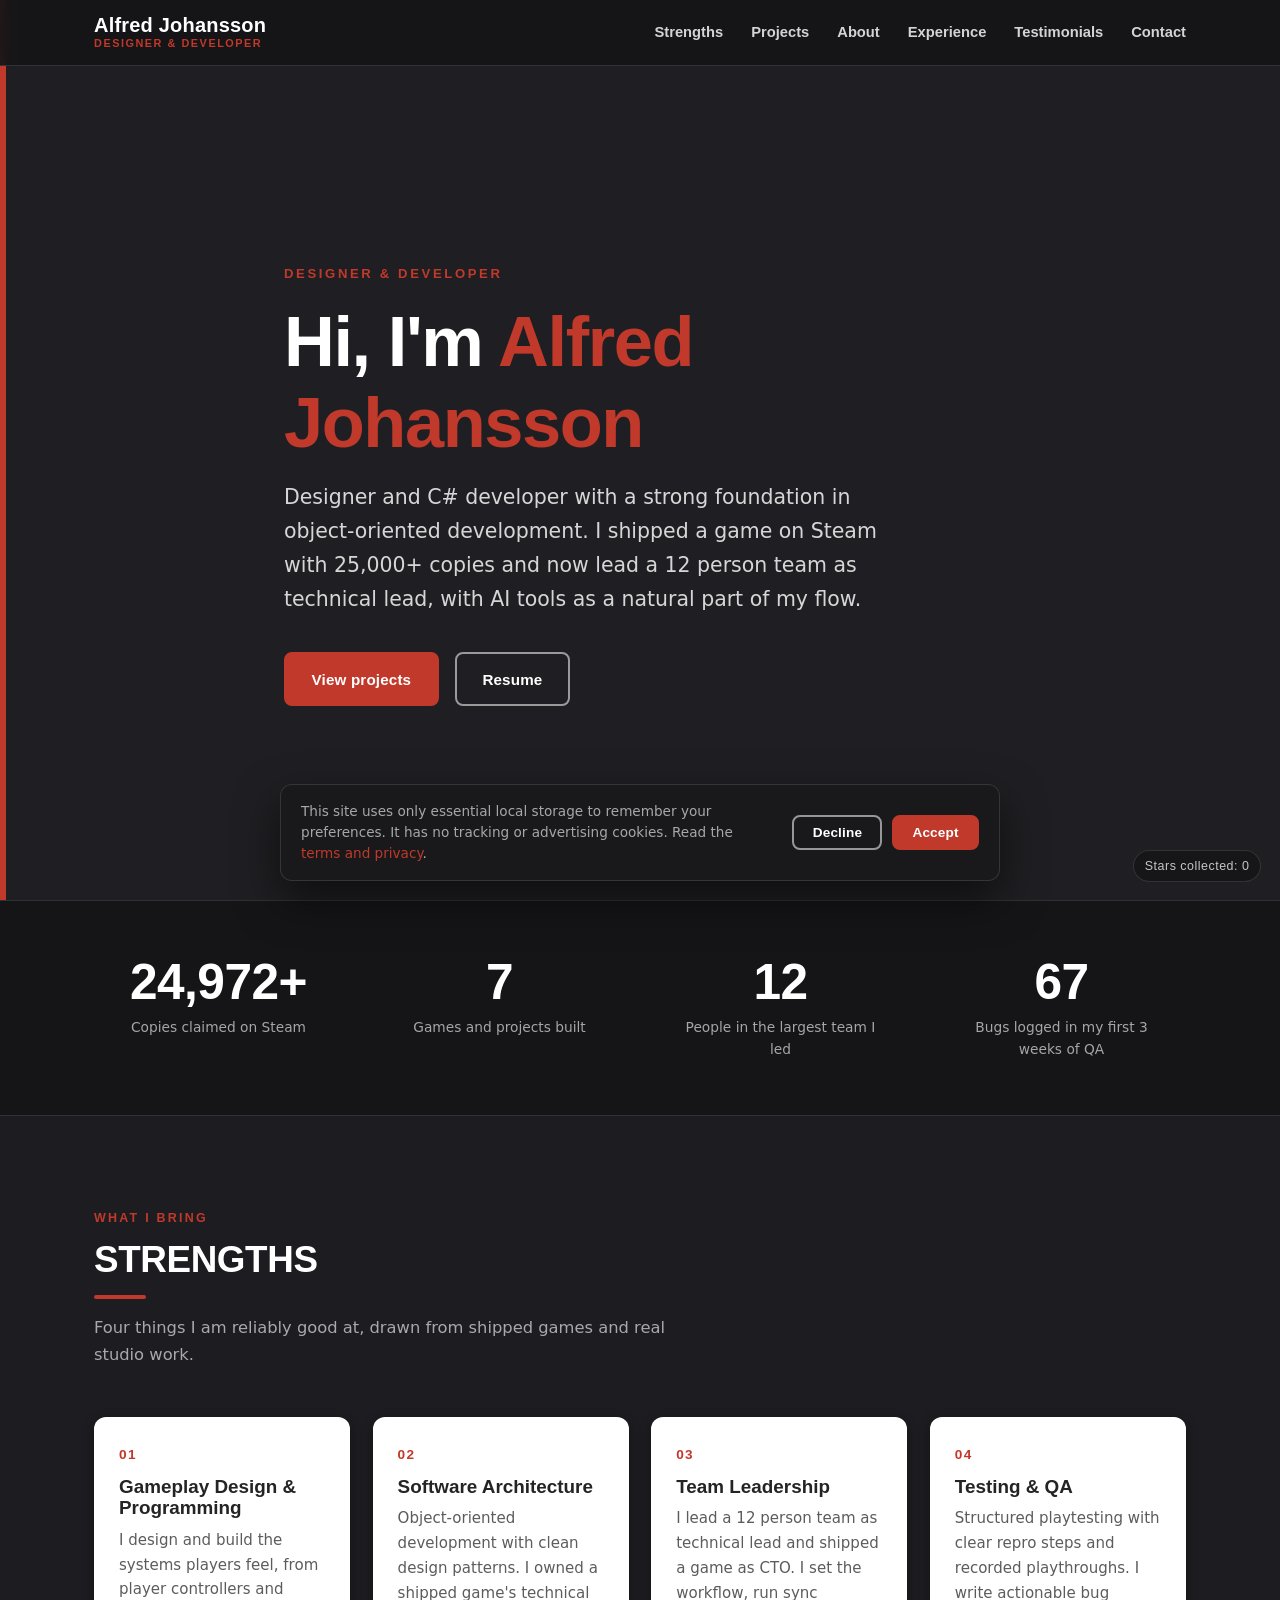
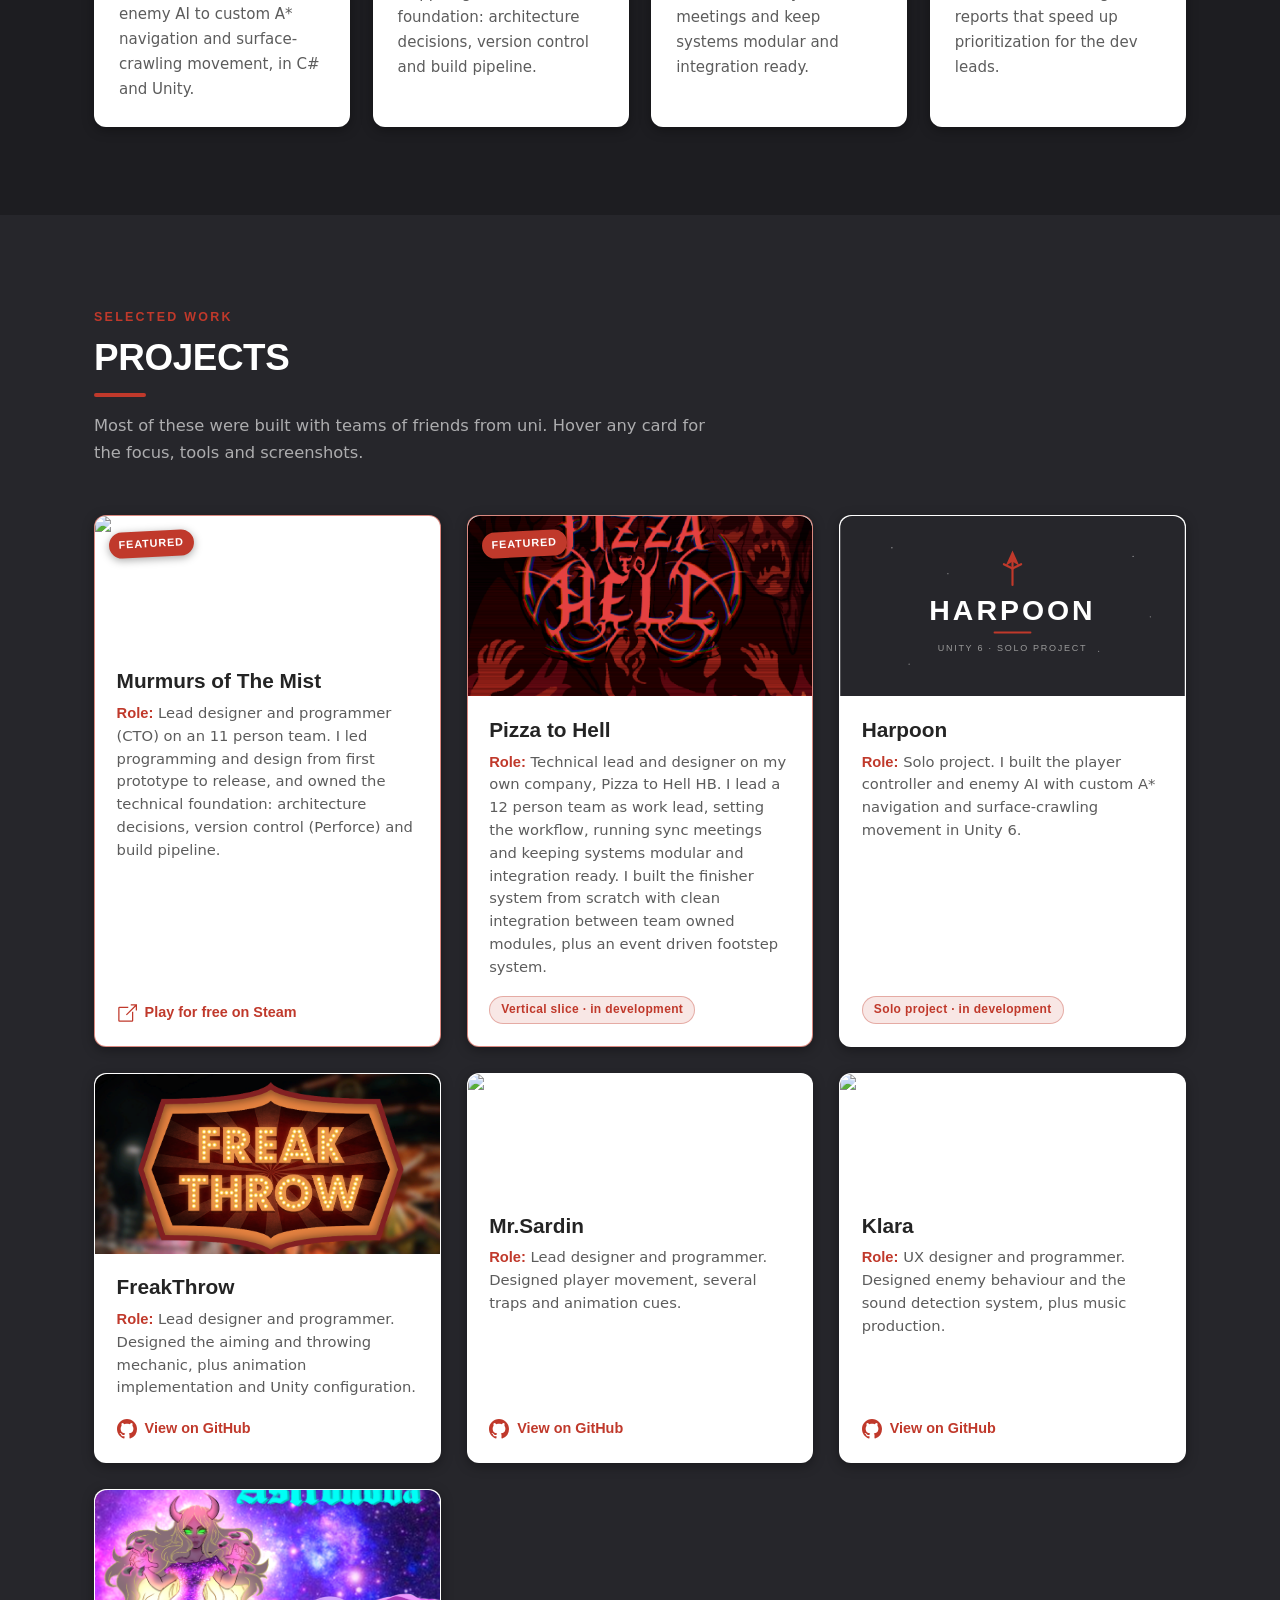
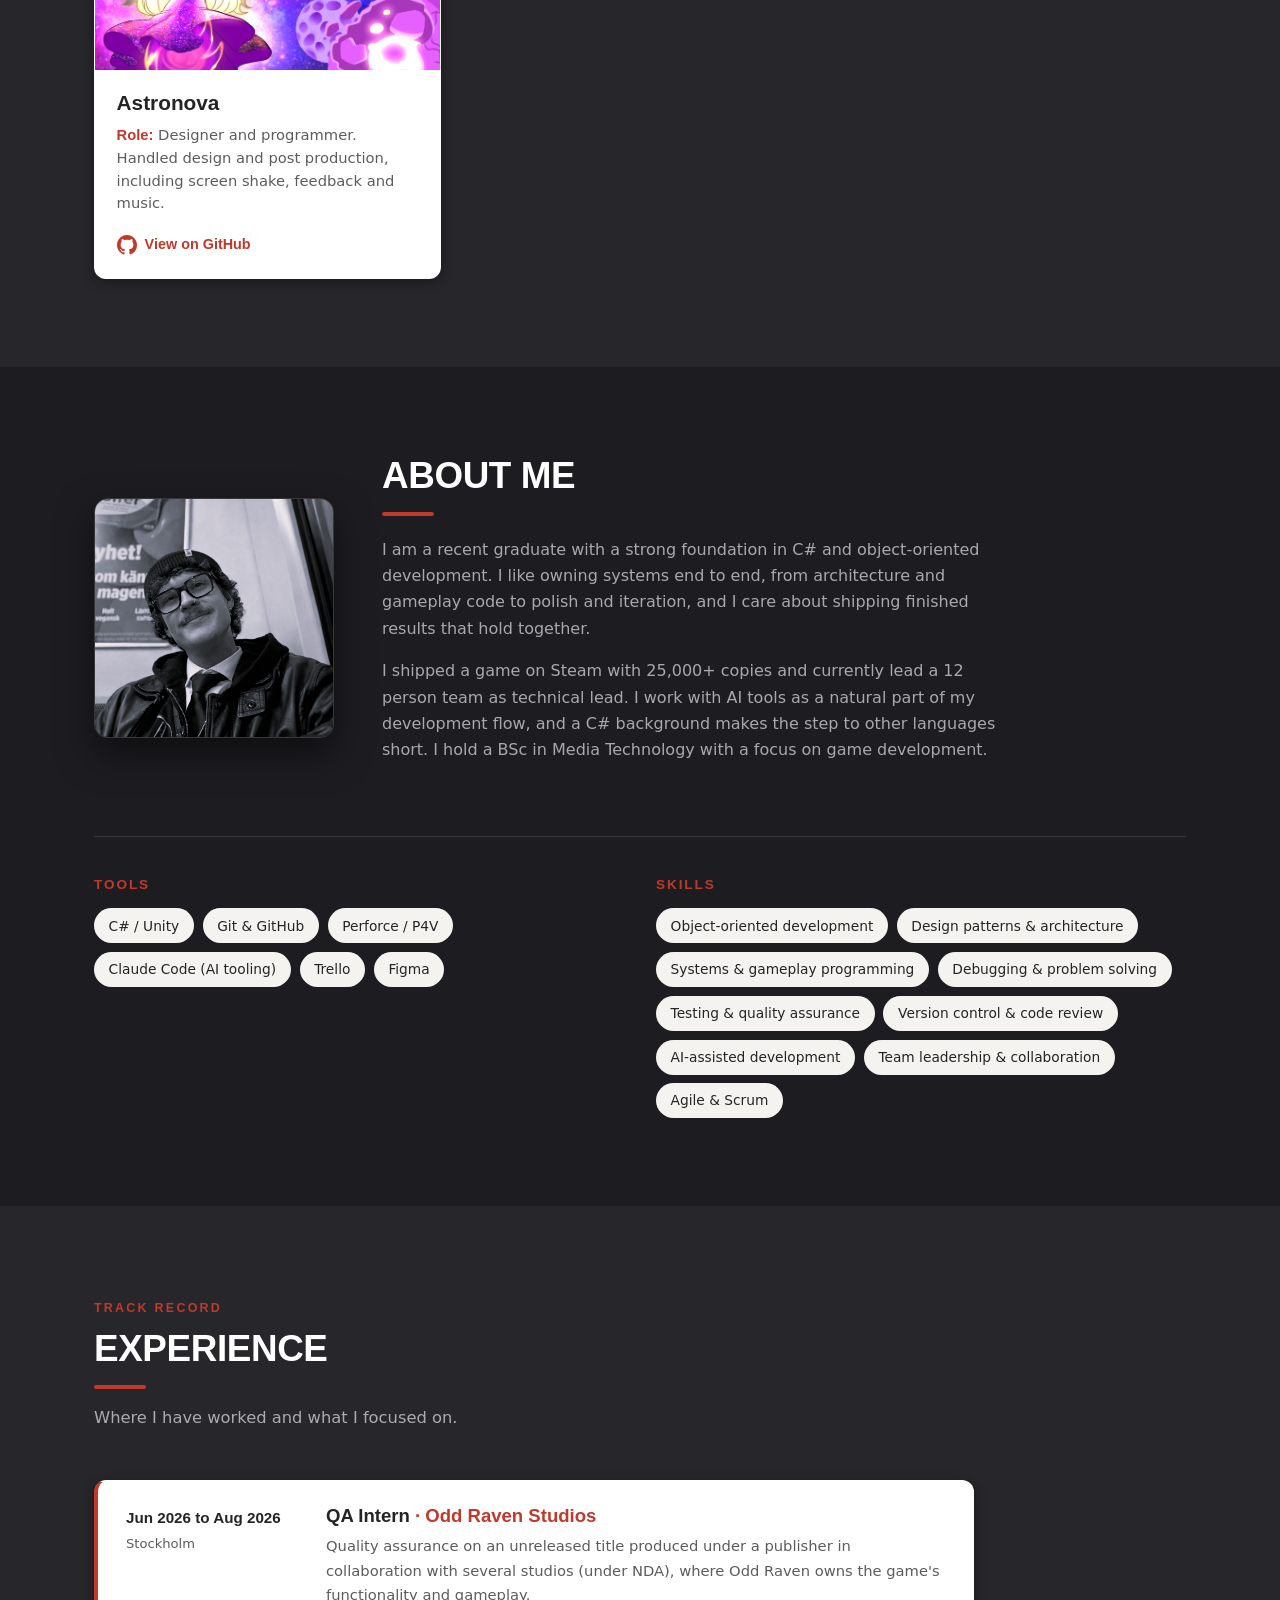
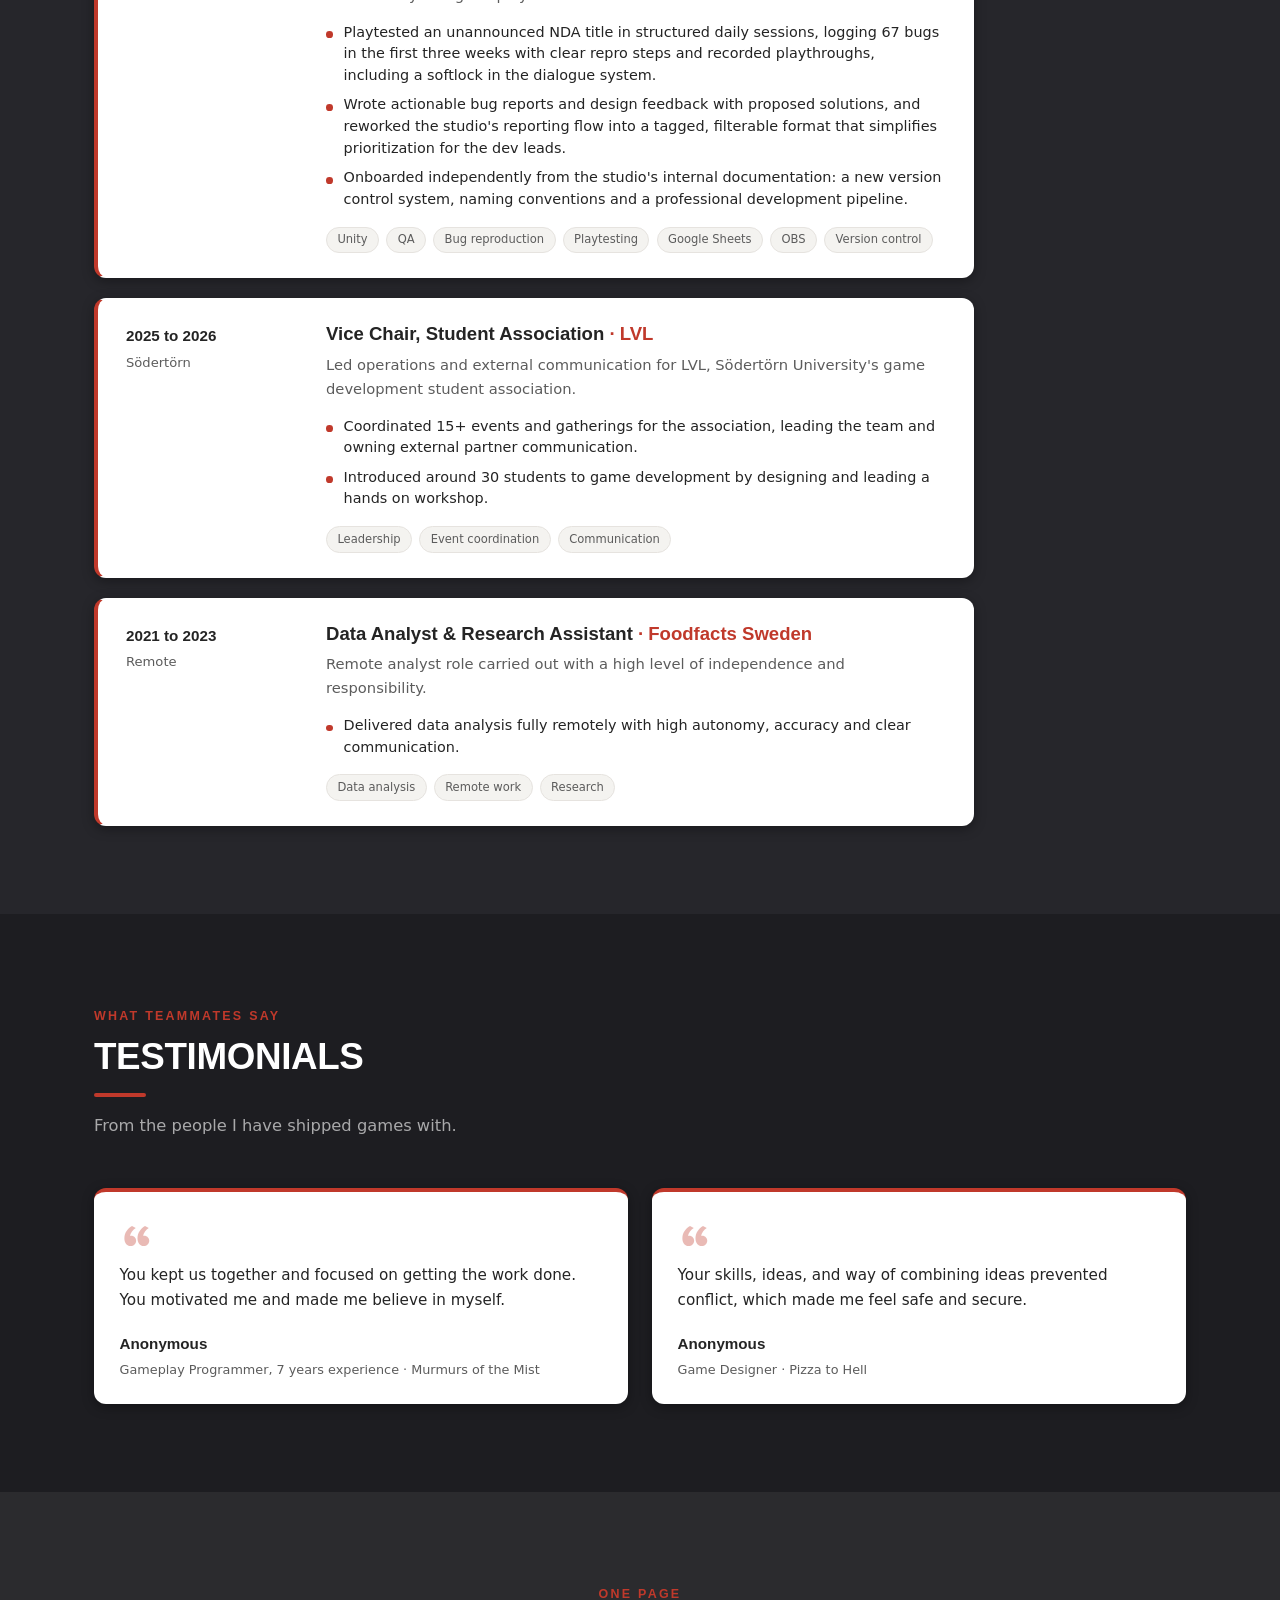
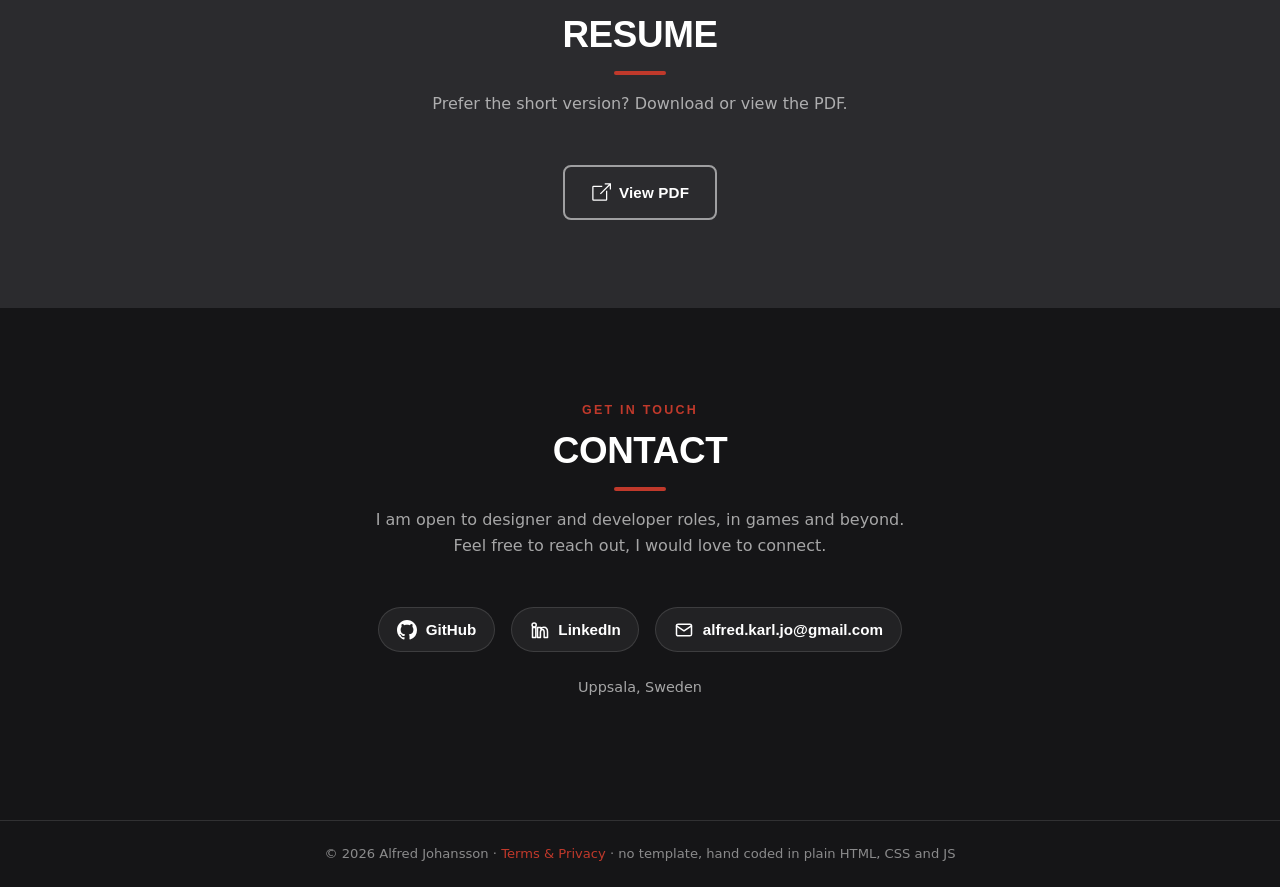
==== commit d66e96c9: "update" ====
--- a/index.html
+++ b/index.html
@@ -3,12 +3,14 @@
 <head>
     <meta charset="UTF-8" />
     <meta name="viewport" content="width=device-width, initial-scale=1.0" />
-    <title>Alfred Johansson | Game Designer &amp; Developer</title>
-    <meta name="description" content="Alfred Johansson, game designer and developer. I design player facing systems and gameplay, then build and polish them in Unity." />
+    <meta http-equiv="Content-Security-Policy" content="default-src 'self'; script-src 'self'; style-src 'self' 'unsafe-inline' https://fonts.googleapis.com; font-src https://fonts.gstatic.com; img-src 'self'; connect-src 'self'; object-src 'none'; base-uri 'self'; form-action 'self'; upgrade-insecure-requests" />
+    <meta name="referrer" content="strict-origin-when-cross-origin" />
+    <title>Alfred Johansson | Designer &amp; Developer</title>
+    <meta name="description" content="Alfred Johansson, designer and developer. C# and object-oriented development, shipped a game on Steam with 25,000+ copies, currently technical lead of a 12 person team." />
 
     <link rel="preconnect" href="https://fonts.googleapis.com" />
     <link rel="preconnect" href="https://fonts.gstatic.com" crossorigin />
-    <link href="https://fonts.googleapis.com/css2?family=Archivo:wght@600;700;800&family=Inter:wght@400;500;600&family=Caveat:wght@500;600&display=swap"
+    <link href="https://fonts.googleapis.com/css2?family=Archivo:wght@600;700;800&family=Inter:wght@400;500;600&display=swap"
           rel="stylesheet" />
 
     <link rel="stylesheet" href="css/style.css" />
@@ -56,7 +58,7 @@
         <div class="container">
             <a class="logo" href="#hero">
                 <span class="logo-name">Alfred Johansson</span>
-                <span class="logo-sub">Game Designer &amp; Developer</span>
+                <span class="logo-sub">Designer &amp; Developer</span>
             </a>
 
             <button class="menu-toggle"
@@ -87,22 +89,14 @@
             <div id="hero-glow" class="hero-glow" aria-hidden="true"></div>
 
             <div class="container hero-content">
-                <span class="hero-eyebrow">Game Designer &amp; Developer</span>
+                <span class="hero-eyebrow">Designer &amp; Developer</span>
                 <h1>Hi, I'm <span class="highlight">Alfred Johansson</span></h1>
-                <p>I design player facing systems and gameplay, then build and polish them in Unity. I do my best work leading small teams to ship finished games.</p>
+                <p>Designer and C# developer with a strong foundation in object-oriented development. I shipped a game on Steam with 25,000+ copies and now lead a 12 person team as technical lead, with AI tools as a natural part of my flow.</p>
 
                 <div class="hero-buttons">
                     <a href="#projects" class="btn">View projects</a>
                     <a href="#resume" class="btn-outline">Resume</a>
                 </div>
-
-                <p class="hero-note">
-                    psst, the shooting stars are clickable
-                    <svg class="hero-note__arrow" viewBox="0 0 56 44" aria-hidden="true">
-                        <path d="M6 8 C 14 30, 32 38, 48 26" fill="none" stroke="currentColor" stroke-width="2.2" stroke-linecap="round" />
-                        <path d="M40 26 l9 0 -3 -9" fill="none" stroke="currentColor" stroke-width="2.2" stroke-linecap="round" stroke-linejoin="round" />
-                    </svg>
-                </p>
             </div>
 
             <!-- Subtle interactive star layer, scoped to the hero -->
@@ -117,11 +111,11 @@
                 <div class="stats-grid">
                     <div class="stat reveal">
                         <span class="stat-value"><span class="stat-number" data-count="25000" data-suffix="+">0</span></span>
-                        <span class="stat-label">Copies claimed on Steam <span class="stat-note">(yes, really)</span></span>
+                        <span class="stat-label">Copies claimed on Steam</span>
                     </div>
                     <div class="stat reveal">
-                        <span class="stat-value"><span class="stat-number" data-count="6">0</span></span>
-                        <span class="stat-label">Games shipped</span>
+                        <span class="stat-value"><span class="stat-number" data-count="7">0</span></span>
+                        <span class="stat-label">Games and projects built</span>
                     </div>
                     <div class="stat reveal">
                         <span class="stat-value"><span class="stat-number" data-count="12">0</span></span>
@@ -146,26 +140,26 @@
                 <div class="strength-grid">
                     <article class="strength-card reveal">
                         <div class="strength-index">01</div>
-                        <h3>Systems &amp; Gameplay Design</h3>
-                        <p>I design the systems players actually feel, from climbing and finisher moves to cameras and game feel, then build them in Unity with C#.</p>
+                        <h3>Gameplay Design &amp; Programming</h3>
+                        <p>I design and build the systems players feel, from player controllers and enemy AI to custom A* navigation and surface-crawling movement, in C# and Unity.</p>
                     </article>
 
                     <article class="strength-card reveal">
                         <div class="strength-index">02</div>
-                        <h3>Team Leadership</h3>
-                        <p>I have led teams of 11 and 12 as CTO and team lead. I set the workflow, keep modules integration ready and run sync meetings so people ship.</p>
+                        <h3>Software Architecture</h3>
+                        <p>Object-oriented development with clean design patterns. I owned a shipped game's technical foundation: architecture decisions, version control and build pipeline.</p>
                     </article>
 
                     <article class="strength-card reveal">
                         <div class="strength-index">03</div>
-                        <h3>Technical Art &amp; Polish</h3>
-                        <p>Lighting, sound, animation timing, cinematic cameras and post production. I make hits land and moments feel good.</p>
+                        <h3>Team Leadership</h3>
+                        <p>I lead a 12 person team as technical lead and shipped a game as CTO. I set the workflow, run sync meetings and keep systems modular and integration ready.</p>
                     </article>
 
                     <article class="strength-card reveal">
                         <div class="strength-index">04</div>
-                        <h3>QA &amp; Playtesting</h3>
-                        <p>Structured bug reproduction and clear, actionable feedback. I log, tag and communicate issues so leads can act on them fast.</p>
+                        <h3>Testing &amp; QA</h3>
+                        <p>Structured playtesting with clear repro steps and recorded playthroughs. I write actionable bug reports that speed up prioritization for the dev leads.</p>
                     </article>
                 </div>
             </div>
@@ -186,7 +180,7 @@
                             <h3>Murmurs of The Mist</h3>
                             <p>
                                 <span class="role-label">Role:</span>
-                                Lead designer and programmer (CTO) on an 11 person team. Shipped to Steam with 25,000+ claimed copies. Designed gameplay, levels, narrative and UX/UI, and owned the Unity and Perforce setup, cameras and player systems.
+                                Lead designer and programmer (CTO) on an 11 person team. I led programming and design from first prototype to release, and owned the technical foundation: architecture decisions, version control (Perforce) and build pipeline.
                             </p>
                             <div class="project-links">
                                 <a href="https://store.steampowered.com/app/4187020/Murmurs_of_the_Mist/" target="_blank" rel="noopener noreferrer">
@@ -207,7 +201,7 @@
                                 <img src="assets/images/MurmursClassroom.jpg" alt="Murmurs of The Mist cooperative play screenshot" />
                             </div>
                             <ul class="project-popover__details">
-                                <li><b>Focus:</b> gameplay, UX/UI, camera, climbing mechanic, animation timing and triggers, music production, post production, Unity configuration and cinematic cameras.</li>
+                                <li><b>Focus:</b> programming and design, technical architecture, version control (Perforce), build pipeline, gameplay, UX/UI and cinematic cameras.</li>
                                 <li><b>Tools:</b> Unity, C#, Perforce.</li>
                             </ul>
                         </aside>
@@ -219,7 +213,7 @@
                             <h3>Pizza to Hell</h3>
                             <p>
                                 <span class="role-label">Role:</span>
-                                Team lead and designer of a 12 person team. I lead the design direction and built the finisher move system from scratch, taking combat into a dedicated finisher state. I also handle technical art in Unity: lighting, sound, animation and finisher cameras.
+                                Technical lead and designer on my own company, Pizza to Hell HB. I lead a 12 person team as work lead, setting the workflow, running sync meetings and keeping systems modular and integration ready. I built the finisher system from scratch with clean integration between team owned modules, plus an event driven footstep system.
                             </p>
                             <div class="project-links">
                                 <span class="project-status">Vertical slice · in development</span>
@@ -234,8 +228,33 @@
                                 <img src="assets/images/PizzaToHell_gameplay.gif" alt="Pizza to Hell gameplay" />
                             </div>
                             <ul class="project-popover__details">
-                                <li><b>Focus:</b> team lead and workflow, finisher move system built from scratch, technical art (lighting, sound, animation), finisher cameras and animation event footstep audio.</li>
+                                <li><b>Focus:</b> technical lead and workflow, finisher system built from scratch, clean module integration, event driven footstep system, technical art and finisher cameras.</li>
                                 <li><b>Tools:</b> Unity, C#, animation events.</li>
+                            </ul>
+                        </aside>
+                    </article>
+
+                    <article class="project-card reveal">
+                        <img src="assets/images/harpoon-placeholder.svg" alt="Harpoon placeholder artwork" />
+                        <div class="project-info">
+                            <h3>Harpoon</h3>
+                            <p>
+                                <span class="role-label">Role:</span>
+                                Solo project. I built the player controller and enemy AI with custom A* navigation and surface-crawling movement in Unity 6.
+                            </p>
+                            <div class="project-links">
+                                <span class="project-status">Solo project · in development</span>
+                            </div>
+                        </div>
+                        <aside class="project-popover" aria-label="Harpoon details">
+                            <h4>Harpoon</h4>
+                            <p>A solo game built in Unity 6, focused on tight movement and enemies that navigate the world in ways that keep you on the move.</p>
+                            <div class="project-popover__images project-popover__images--single">
+                                <img src="assets/images/harpoon-placeholder.svg" alt="Harpoon placeholder artwork" />
+                            </div>
+                            <ul class="project-popover__details">
+                                <li><b>Focus:</b> player controller, enemy AI, custom A* navigation, surface-crawling movement.</li>
+                                <li><b>Tools:</b> Unity 6, C#.</li>
                             </ul>
                         </aside>
                     </article>
@@ -368,15 +387,14 @@
                 <div class="about-layout">
                     <div class="about-portrait">
                         <img src="assets/images/Picture of me.png" alt="Portrait of Alfred Johansson" />
-                        <span class="portrait-caption">hej!</span>
                     </div>
                     <div class="about-content">
                         <h2>About me</h2>
                         <p>
-                            I build games across design and programming, and I like owning systems end to end: gameplay, cameras, polish and iteration. I do my best work in driven teams and care about shipping finished, self contained results.
+                            I am a recent graduate with a strong foundation in C# and object-oriented development. I like owning systems end to end, from architecture and gameplay code to polish and iteration, and I care about shipping finished results that hold together.
                         </p>
                         <p>
-                            I am currently a QA intern at a Stockholm studio, learning how production works inside a real studio while continuing to design and build my own games. I am finishing my BSc in Media Technology with a focus on game development.
+                            I shipped a game on Steam with 25,000+ copies and currently lead a 12 person team as technical lead. I work with AI tools as a natural part of my development flow, and a C# background makes the step to other languages short. I hold a BSc in Media Technology with a focus on game development.
                         </p>
                     </div>
                 </div>
@@ -385,27 +403,27 @@
                     <div class="skill">
                         <h3>Tools</h3>
                         <ul>
-                            <li>Unity</li>
-                            <li>C#</li>
+                            <li>C# / Unity</li>
+                            <li>Git &amp; GitHub</li>
                             <li>Perforce / P4V</li>
-                            <li>Git &amp; GitHub</li>
+                            <li>Claude Code (AI tooling)</li>
+                            <li>Trello</li>
                             <li>Figma</li>
-                            <li>OBS</li>
-                            <li>Trello</li>
-                            <li>Google Sheets</li>
                         </ul>
                     </div>
 
                     <div class="skill">
                         <h3>Skills</h3>
                         <ul>
-                            <li>Quality assurance</li>
-                            <li>Playtesting / bug reproduction</li>
-                            <li>Creative problem solving</li>
-                            <li>Team leadership</li>
-                            <li>Team collaboration</li>
-                            <li>DevOps</li>
-                            <li>Scrum</li>
+                            <li>Object-oriented development</li>
+                            <li>Design patterns &amp; architecture</li>
+                            <li>Systems &amp; gameplay programming</li>
+                            <li>Debugging &amp; problem solving</li>
+                            <li>Testing &amp; quality assurance</li>
+                            <li>Version control &amp; code review</li>
+                            <li>AI-assisted development</li>
+                            <li>Team leadership &amp; collaboration</li>
+                            <li>Agile &amp; Scrum</li>
                         </ul>
                     </div>
                 </div>
@@ -421,21 +439,20 @@
                 </div>
 
                 <div class="exp-list">
-                    <article class="exp-item exp-item--current reveal">
+                    <article class="exp-item reveal">
                         <div class="exp-period">
-                            <span class="exp-dates">Jun 2026 to Present</span>
+                            <span class="exp-dates">Jun 2026 to Aug 2026</span>
                             <span class="exp-place">Stockholm</span>
-                            <span class="exp-badge">Current</span>
                         </div>
                         <div class="exp-body">
-                            <h3>QA / Playtest Intern <span class="exp-company">· Odd Raven Studios</span></h3>
+                            <h3>QA Intern <span class="exp-company">· Odd Raven Studios</span></h3>
                             <p>
                                 Quality assurance on an unreleased title produced under a publisher in collaboration with several studios (under NDA), where Odd Raven owns the game's functionality and gameplay.
                             </p>
                             <ul class="exp-points">
-                                <li>Logged 67 bugs and level design issues in 3 weeks, including a dialogue soft lock, by recording playtests (OBS plus face cam) across controller and keyboard/mouse.</li>
-                                <li>Wrote 32 feedback notes with fixes and moved bug reporting into a tagged, filterable Google Sheet so leads could create tasks directly.</li>
-                                <li>Ramped onto an unannounced NDA title in days by self onboarding a new version control system, naming conventions and the correct Unity version from the studio wiki.</li>
+                                <li>Playtested an unannounced NDA title in structured daily sessions, logging 67 bugs in the first three weeks with clear repro steps and recorded playthroughs, including a softlock in the dialogue system.</li>
+                                <li>Wrote actionable bug reports and design feedback with proposed solutions, and reworked the studio's reporting flow into a tagged, filterable format that simplifies prioritization for the dev leads.</li>
+                                <li>Onboarded independently from the studio's internal documentation: a new version control system, naming conventions and a professional development pipeline.</li>
                             </ul>
                             <ul class="exp-tags">
                                 <li>Unity</li>
@@ -455,9 +472,9 @@
                             <span class="exp-place">Södertörn</span>
                         </div>
                         <div class="exp-body">
-                            <h3>Vice President <span class="exp-company">· LVL Student Association</span></h3>
-                            <p>
-                                Led operations and external communication for Södertörn University's game development student association.
+                            <h3>Vice Chair, Student Association <span class="exp-company">· LVL</span></h3>
+                            <p>
+                                Led operations and external communication for LVL, Södertörn University's game development student association.
                             </p>
                             <ul class="exp-points">
                                 <li>Coordinated 15+ events and gatherings for the association, leading the team and owning external partner communication.</li>
@@ -544,7 +561,7 @@
                 <div class="section-head">
                     <span class="kicker">Get in touch</span>
                     <h2>Contact</h2>
-                    <p>I am open to junior roles in game design, development and QA. Feel free to reach out, I would love to connect.</p>
+                    <p>I am open to designer and developer roles, in games and beyond. Feel free to reach out, I would love to connect.</p>
                 </div>
 
                 <ul class="contact-links">
@@ -568,16 +585,27 @@
                     </li>
                 </ul>
 
-                <p class="contact-location">Stockholm, Sweden</p>
+                <p class="contact-location">Uppsala, Sweden</p>
             </div>
         </section>
     </main>
 
     <footer class="footer">
         <div class="container">
-            <p>&copy; <span id="year"></span> Alfred Johansson &middot; no template, hand coded in plain HTML, CSS and JS</p>
+            <p>&copy; <span id="year"></span> Alfred Johansson &middot; <a href="terms.html">Terms &amp; Privacy</a> &middot; no template, hand coded in plain HTML, CSS and JS</p>
         </div>
     </footer>
+
+    <!-- Cookie notice -->
+    <div id="cookie-banner" class="cookie-banner" role="dialog" aria-live="polite" aria-label="Cookie notice" hidden>
+        <p class="cookie-banner__text">
+            This site uses only essential local storage to remember your preferences. It has no tracking or advertising cookies. Read the <a href="terms.html">terms and privacy</a>.
+        </p>
+        <div class="cookie-banner__actions">
+            <button type="button" class="btn-outline cookie-btn" id="cookie-decline">Decline</button>
+            <button type="button" class="btn cookie-btn" id="cookie-accept">Accept</button>
+        </div>
+    </div>
 
     <script src="js/script.js"></script>
 </body>
--- a/css/style.css
+++ b/css/style.css
@@ -1,12 +1,10 @@
 /*
-  Base styles for the game developer portfolio site.
-  The design uses a dark, neon-inspired colour palette with clean typography
-  to evoke a futuristic gaming aesthetic. Sections are clearly separated and
-  spaced to make the content easy to scan. Responsive behaviours ensure the
-  layout adapts gracefully on tablets and phones.
+  Portfolio styles for Alfred Johansson.
+  Dark first design language from the CV: charcoal is the main surface,
+  content lives in white and light grey boxes, crimson red carries the accents.
 */
 
-/* CSS Reset */
+/* Reset */
 * {
     margin: 0;
     padding: 0;
@@ -18,45 +16,165 @@
 }
 
 :root {
-    /*
-      Use a rich dark palette with muted accent colours. This palette
-      keeps the overall feel in “dark mode” but avoids the neon look of the
-      original. The primary colour is a subtle pinkish purple and the
-      secondary colour is a muted green teal. Headings are nearly white
-      while body text is a soft grey for comfortable reading.
-    */
-    --bg: #0d1017;
-    --surface-light: #161b22;
-    --surface-medium: #0d1117;
-    --surface-dark: #010409;
-    --primary: #c778dd;
-    --secondary: #6bc7a5;
-    --secondary-hover: rgba(107, 199, 165, 0.7);
-    --heading: #e5e5e6;
-    --text: #a9a9b2;
-    --about-portrait-size: 240px;
-    --max-width: 1200px;
-    --transition: 0.3s ease;
+    /* Dark surfaces (main background) */
+    --bg: #1d1d21;
+    --bg-2: #26262b;
+    --bg-deep: #151517;
+    --charcoal: #2b2b2e;
+
+    /* Light boxes that sit on the dark surfaces */
+    --card: #ffffff;
+    --card-2: #f4f3f0;
+
+    /* Accent */
+    --red: #c0392b;
+    --red-dark: #9c2b20;
+    --red-soft: rgba(192, 57, 43, 0.12);
+
+    /* Text inside light boxes */
+    --ink: #242424;
+    --ink-soft: #5c5c5c;
+
+    /* Text on the dark surfaces */
+    --on-dark: rgba(255, 255, 255, 0.86);
+    --on-dark-soft: rgba(255, 255, 255, 0.62);
+
+    /* Lines */
+    --line: #e6e3df;
+    --line-dark: rgba(255, 255, 255, 0.12);
+
+    --max-width: 1140px;
+    --radius: 12px;
+    --shadow-sm: 0 3px 12px rgba(0, 0, 0, 0.35);
+    --shadow-md: 0 16px 36px rgba(0, 0, 0, 0.5);
+    --transition: 0.25s ease;
     font-size: 16px;
 }
 
 body {
-    font-family: 'Montserrat', sans-serif;
-    line-height: 1.6;
+    font-family: 'Inter', system-ui, -apple-system, sans-serif;
+    line-height: 1.65;
     background-color: var(--bg);
-    color: var(--text);
+    color: var(--on-dark);
     overflow-x: hidden;
+    -webkit-font-smoothing: antialiased;
 }
 
 a {
-    color: var(--primary);
+    color: var(--red);
     text-decoration: none;
     transition: color var(--transition);
 }
 
-    a:hover {
-        color: var(--secondary-hover);
-    }
+a:hover {
+    color: #e05a4c;
+}
+
+h1, h2, h3, h4 {
+    font-family: 'Archivo', 'Inter', sans-serif;
+    line-height: 1.15;
+    color: #fff;
+}
+
+/* Layout helpers */
+.container {
+    width: 100%;
+    max-width: var(--max-width);
+    margin: 0 auto;
+    padding: 0 1.5rem;
+}
+
+section {
+    padding: 5.5rem 0;
+}
+
+.section-head {
+    max-width: 640px;
+    margin-bottom: 3rem;
+}
+
+.kicker {
+    display: inline-block;
+    font-family: 'Archivo', sans-serif;
+    font-size: 0.78rem;
+    font-weight: 700;
+    letter-spacing: 0.18em;
+    text-transform: uppercase;
+    color: var(--red);
+    margin-bottom: 0.6rem;
+}
+
+h2 {
+    font-size: clamp(1.7rem, 3vw, 2.3rem);
+    font-weight: 800;
+    letter-spacing: -0.01em;
+    text-transform: uppercase;
+    color: #fff;
+}
+
+h2::after {
+    content: '';
+    display: block;
+    width: 52px;
+    height: 4px;
+    background: var(--red);
+    border-radius: 2px;
+    margin-top: 0.9rem;
+}
+
+.section-head h2::after {
+    margin-bottom: 1rem;
+}
+
+.section-subtitle {
+    font-size: 1.02rem;
+    color: var(--on-dark-soft);
+    max-width: 620px;
+}
+
+/* Buttons */
+.btn,
+.btn-outline {
+    display: inline-flex;
+    align-items: center;
+    gap: 0.5rem;
+    padding: 0.8rem 1.6rem;
+    border-radius: 8px;
+    font-family: 'Archivo', sans-serif;
+    font-weight: 700;
+    font-size: 0.95rem;
+    letter-spacing: 0.01em;
+    cursor: pointer;
+    transition: background var(--transition), border-color var(--transition),
+        color var(--transition), transform var(--transition), box-shadow var(--transition);
+}
+
+.btn {
+    background: var(--red);
+    color: #fff;
+    border: 2px solid var(--red);
+}
+
+.btn:hover {
+    background: var(--red-dark);
+    border-color: var(--red-dark);
+    color: #fff;
+    transform: translateY(-2px);
+    box-shadow: 0 10px 22px rgba(192, 57, 43, 0.4);
+}
+
+.btn-outline {
+    background: transparent;
+    color: #fff;
+    border: 2px solid rgba(255, 255, 255, 0.55);
+}
+
+.btn-outline:hover {
+    background: #fff;
+    color: var(--charcoal);
+    border-color: #fff;
+    transform: translateY(-2px);
+}
 
 /* Navbar */
 .navbar {
@@ -64,860 +182,182 @@
     top: 0;
     left: 0;
     width: 100%;
-    background: rgba(6, 8, 13, 0.8);
-    backdrop-filter: blur(6px);
+    background: rgba(21, 21, 23, 0.92);
+    backdrop-filter: blur(8px);
+    border-bottom: 1px solid var(--line-dark);
     z-index: 1000;
-    height: 60px;
+    height: 66px;
     display: flex;
     align-items: center;
 }
 
-    .navbar .container {
-        width: 100%;
-        max-width: var(--max-width);
-        margin: 0 auto;
-        display: flex;
-        justify-content: space-between;
-        align-items: center;
-        padding: 0 1rem;
-    }
-
-    .navbar .logo {
-        display: flex;
-        flex-direction: column;
-        align-items: flex-start;
-        font-size: 1.6rem;
-        font-weight: 700;
-        line-height: 1.05;
-        white-space: normal; 
-        color: var(--heading);
-    }
-        .navbar .logo .logo-name {
-            font-size: inherit; 
-        }
-
-        .navbar .logo .logo-sub {
-            font-size: 0.7em; /* relative to logo font-size */
-            font-weight: 500;
-            line-height: 1;
-            margin-top: 0.1rem;
-            color: var(--text);
-            opacity: 0.9;
-        }
-
-
-
-
-    .navbar .nav-links {
-        list-style: none;
-        display: flex;
-        gap: 1.5rem;
-    }
-
-        .navbar .nav-links li {
-            list-style: none;
-        }
-
-        .navbar .nav-links a {
-            font-weight: 500;
-            color: var(--text);
-            position: relative;
-            padding: 0.25rem 0;
-        }
-
-            .navbar .nav-links a::after {
-                content: '';
-                position: absolute;
-                left: 0;
-                bottom: -2px;
-                width: 0;
-                height: 2px;
-                background: var(--primary);
-                transition: width var(--transition);
-            }
-
-            .navbar .nav-links a:hover::after {
-                width: 100%;
-            }
+.navbar .container {
+    display: flex;
+    justify-content: space-between;
+    align-items: center;
+}
+
+.navbar .logo {
+    display: flex;
+    flex-direction: column;
+    align-items: flex-start;
+    font-family: 'Archivo', sans-serif;
+    line-height: 1.05;
+    color: #fff;
+}
+
+.navbar .logo .logo-name {
+    font-size: 1.25rem;
+    font-weight: 800;
+    letter-spacing: 0.01em;
+}
+
+.navbar .logo .logo-sub {
+    font-size: 0.68rem;
+    font-weight: 600;
+    letter-spacing: 0.14em;
+    text-transform: uppercase;
+    margin-top: 0.15rem;
+    color: var(--red);
+}
+
+.navbar .nav-links {
+    list-style: none;
+    display: flex;
+    gap: 1.75rem;
+}
+
+.navbar .nav-links a {
+    font-family: 'Archivo', sans-serif;
+    font-weight: 600;
+    font-size: 0.92rem;
+    color: rgba(255, 255, 255, 0.82);
+    position: relative;
+    padding: 0.25rem 0;
+}
+
+.navbar .nav-links a::after {
+    content: '';
+    position: absolute;
+    left: 0;
+    bottom: -2px;
+    width: 0;
+    height: 2px;
+    background: var(--red);
+    transition: width var(--transition);
+}
+
+.navbar .nav-links a:hover {
+    color: #fff;
+}
+
+.navbar .nav-links a:hover::after {
+    width: 100%;
+}
 
 .menu-toggle {
     display: none;
     flex-direction: column;
+    background: none;
+    border: none;
     cursor: pointer;
-}
-
-    .menu-toggle span {
-        width: 26px;
-        height: 3px;
-        background: var(--text);
-        margin: 4px 0;
-        transition: transform var(--transition), opacity var(--transition);
-    }
-
-/* Hero Section */
+    padding: 0.25rem;
+}
+
+.menu-toggle span {
+    width: 26px;
+    height: 3px;
+    background: #fff;
+    margin: 3px 0;
+    border-radius: 2px;
+    transition: transform var(--transition), opacity var(--transition);
+}
+
+/* Hero */
 .hero {
-    height: 100vh;
-    background: url('../assets/images/hero.jpg') center/cover no-repeat;
-    /* Fixed background gives a subtle parallax feel on desktop */
-    background-attachment: fixed;
     position: relative;
+    min-height: 100vh;
+    display: flex;
+    align-items: center;
     overflow: hidden;
-    display: flex;
-    align-items: center;
-    justify-content: center;
-    text-align: center;
-    /*
-      Override the default heading colour in the hero to ensure the text
-      contrasts against the dark overlay and the lighter background image.
-      Using white here keeps the content legible while the rest of the
-      site uses the darker palette defined in :root.
-    */
-    color: #ffffff;
-}
-
-.hero-overlay {
+    color: #fff;
+    background: #1f1f23;
+}
+
+.hero::before {
+    content: '';
     position: absolute;
     top: 0;
     left: 0;
-    width: 100%;
+    width: 6px;
     height: 100%;
-    background: rgba(6, 8, 13, 0.6);
+    background: var(--red);
+    z-index: 3;
+}
+
+/* Small crimson glow that follows the cursor in the dark hero. */
+.hero-glow {
+    position: absolute;
+    top: 0;
+    left: 0;
+    width: 340px;
+    height: 340px;
+    border-radius: 50%;
+    background: radial-gradient(circle, rgba(192, 57, 43, 0.22), rgba(192, 57, 43, 0) 70%);
+    pointer-events: none;
     z-index: 0;
+    opacity: 0;
+    transition: opacity 0.35s ease;
+    will-change: transform;
 }
 
 .hero-content {
     position: relative;
     z-index: 2;
-    max-width: 800px;
-    padding: 0 1rem;
-    /* Hero fade-in: start invisible and slightly lower */
+    max-width: 760px;
+    padding-top: 66px;
     opacity: 0;
     transform: translateY(20px);
-    /* Run once on page load to introduce the hero smoothly */
     animation: hero-fade-in 0.9s ease-out forwards;
-    animation-delay: 0.2s;
-}
-
-    .hero-content h1 {
-        font-size: 3rem;
-        font-weight: 700;
-        margin-bottom: 1rem;
-        /* Explicitly set the hero heading colour to white so it remains legible
-           when using the lighter background. Without this the inherited value
-           from the root palette (dark blue) can make the heading hard to see. */
-        color: #ffffff;
-        /* Add a subtle shadow behind the text to ensure it stays readable
-           against detailed backgrounds. The shadow is almost black and
-           slightly blurred. */
-        text-shadow: 0 2px 4px rgba(0, 0, 0, 0.8);
-    }
-
-        .hero-content h1 .highlight {
-            color: var(--primary);
-        }
-
-    .hero-content p {
-        font-size: 1.2rem;
-        margin-bottom: 2rem;
-        /* Use a lighter colour for the supporting text in the hero so it
-           stands out on the overlay. */
-        color: #f2f3f6;
-        /* Shadow to improve contrast against busy backgrounds */
-        text-shadow: 0 1px 3px rgba(0, 0, 0, 0.7);
-    }
+    animation-delay: 0.15s;
+}
+
+.hero-eyebrow {
+    display: inline-block;
+    font-family: 'Archivo', sans-serif;
+    font-size: 0.82rem;
+    font-weight: 700;
+    letter-spacing: 0.2em;
+    text-transform: uppercase;
+    color: var(--red);
+    margin-bottom: 1.1rem;
+}
+
+.hero-content h1 {
+    font-size: clamp(2.6rem, 6vw, 4.4rem);
+    font-weight: 800;
+    letter-spacing: -0.02em;
+    color: #fff;
+    margin-bottom: 1.1rem;
+}
+
+.hero-content h1 .highlight {
+    color: var(--red);
+}
+
+.hero-content p {
+    font-size: clamp(1.05rem, 2vw, 1.28rem);
+    color: rgba(255, 255, 255, 0.82);
+    max-width: 620px;
+    margin-bottom: 2.2rem;
+}
 
 .hero-buttons {
     display: flex;
     gap: 1rem;
     flex-wrap: wrap;
-    justify-content: center;
-}
-
-/* Buttons: make hover feel more "alive" with lift and glow */
-.btn,
-.btn-outline {
-    display: inline-block;
-    padding: 0.75rem 1.5rem;
-    border-radius: 4px;
-    font-weight: 600;
-    cursor: pointer;
-    /* Use one place for all animated properties so behaviour is predictable */
-    transition: background var(--transition), border-color var(--transition), box-shadow var(--transition), color var(--transition), transform var(--transition);
-}
-
-/* Solid main button */
-.btn {
-    background: var(--primary);
-    color: #fff;
-    border: 2px solid var(--primary);
-}
-
-    .btn:hover {
-        background: var(--secondary-hover);
-        border-color: var(--secondary-hover);
-        /* Slight lift and glow on hover */
-        transform: translateY(-2px);
-        box-shadow: 0 0 20px rgba(108, 99, 255, 0.5);
-    }
-
-/* Outline button variant */
-.btn-outline {
-    background: transparent;
-    color: var(--primary);
-    border: 2px solid var(--primary);
-}
-
-    .btn-outline:hover {
-        background: var(--primary);
-        color: #fff;
-        transform: translateY(-2px);
-        box-shadow: 0 0 20px rgba(108, 99, 255, 0.5);
-    }
-
-/* Section Styles */
-section {
-    padding: 5rem 0;
-}
-
-.container {
-    width: 100%;
-    max-width: var(--max-width);
-    margin: 0 auto;
-    padding: 0 1rem;
-}
-
-h2 {
-    font-size: 2rem;
-    font-weight: 700;
-    color: var(--heading);
-    margin-bottom: 1.5rem;
-}
-
-.section-subtitle {
-    font-size: 1rem;
-    margin-bottom: 2rem;
-    color: var(--text);
-    max-width: 600px;
-}
-
-/* About Section */
-.about {
-    background: var(--surface-light);
-}
-
-    .about p {
-        margin-bottom: 2rem;
-        max-width: 800px;
-    }
-
-.about-layout {
-    display: grid;
-    grid-template-columns: minmax(0, 1fr) auto;
-    align-items: start;
-    gap: 2.5rem;
-    margin-bottom: 2.5rem;
-}
-
-.about-content {
-    min-width: 0;
-}
-
-.about-portrait {
-    width: var(--about-portrait-size);
-    height: var(--about-portrait-size);
-    border-radius: 50%;
-    border: 4px solid var(--primary);
-    overflow: hidden;
-    display: flex;
-    align-items: center;
-    justify-content: center;
-    background: var(--surface-dark);
-    box-shadow: 0 12px 30px rgba(0, 0, 0, 0.4);
-}
-
-.about-portrait img {
-    width: 100%;
-    height: 100%;
-    object-fit: cover;
-    display: block;
-}
-
-@media (max-width: 900px) {
-    .about-layout {
-        grid-template-columns: 1fr;
-        text-align: left;
-        justify-items: center;
-    }
-
-    .about-portrait {
-        margin: 0 auto;
-    }
-}
-
-.skills {
-    display: grid;
-    grid-template-columns: repeat(auto-fit, minmax(200px, 1fr));
-    gap: 2rem;
-}
-
-.skill h3 {
-    font-size: 1.25rem;
-    font-weight: 600;
-    margin-bottom: 0.5rem;
-    color: var(--heading);
-}
-
-.skill ul {
-    list-style: none;
-}
-
-.skill li {
-    margin-bottom: 0.35rem;
-    padding-left: 1rem;
-    position: relative;
-    font-size: 0.95rem;
-}
-
-    .skill li::before {
-        content: '';
-        position: absolute;
-        left: 0;
-        top: 0.4rem;
-        width: 0.4rem;
-        height: 0.4rem;
-        background: var(--primary);
-        border-radius: 50%;
-    }
-
-/* Projects Section */
-.projects {
-    background: var(--surface-medium);
-}
-
-.project-grid {
-    display: grid;
-    grid-template-columns: repeat(auto-fit, minmax(260px, 1fr));
-    gap: 2rem;
-    position: relative;
-    overflow: visible;
-}
-
-.project-card {
-    position: relative;
-    background: var(--surface-dark);
-    border-radius: 8px;
-    overflow: visible;
-    /* Start with a subtle shadow */
-    box-shadow: 0 4px 10px rgba(0, 0, 0, 0.4);
-    display: flex;
-    flex-direction: column;
-    /* Border is transparent by default; we light it up on hover */
-    border: 1px solid transparent;
-    /* Smooth transform, shadow and border colour changes */
-    transition: transform var(--transition), box-shadow var(--transition), border-color var(--transition);
-}
-
-/* Featured project card: elevated but restrained emphasis without hover dependency. */
-.project-card--featured {
-    /* Slightly brighter surface keeps the same palette while lifting importance. */
-    background: #252830;
-    /* Thicker, tasteful border to signal "featured" at a glance. */
-    border: 2px solid rgba(199, 120, 221, 0.25);
-    /* Mild glow to separate from the grid without overpowering. */
-    box-shadow: 0 6px 18px rgba(0, 0, 0, 0.55);
-}
-
-    .project-card--featured::before {
-        /* Low-contrast star points embedded in the border for a subtle motif. */
-        content: '';
-        position: absolute;
-        inset: 0;
-        border-radius: 8px;
-        padding: 2px;
-        background:
-            radial-gradient(2px 2px at 12px 10px, rgba(229, 229, 230, 0.35), transparent 60%),
-            radial-gradient(1.5px 1.5px at 85% 12px, rgba(199, 120, 221, 0.3), transparent 60%),
-            radial-gradient(1.5px 1.5px at 18px 85%, rgba(229, 229, 230, 0.25), transparent 60%),
-            radial-gradient(2px 2px at 85% 85%, rgba(199, 120, 221, 0.25), transparent 60%);
-        pointer-events: none;
-        /* Mask confines the star points to the border thickness. */
-        -webkit-mask: linear-gradient(#000 0 0) content-box, linear-gradient(#000 0 0);
-        -webkit-mask-composite: xor;
-        mask-composite: exclude;
-        z-index: 0;
-    }
-
-    .project-card--featured > * {
-        /* Keep content above the decorative border layer. */
-        position: relative;
-        z-index: 1;
-    }
-
-    .project-card--featured:hover {
-        /* Optional hover lift without removing the featured baseline. */
-        border-color: rgba(199, 120, 221, 0.35);
-        box-shadow: 0 10px 22px rgba(0, 0, 0, 0.65);
-    }
-
-    .project-card:hover {
-        /* Slightly stronger lift than before to feel more reactive */
-        transform: translateY(-6px);
-        box-shadow: 0 12px 24px rgba(0, 0, 0, 0.7);
-        border-color: var(--primary);
-        z-index: 10;
-    }
-
-    .project-card:focus-within {
-        z-index: 10;
-    }
-
-    .project-card img {
-        width: 100%;
-        height: 160px;
-        object-fit: cover;
-        border-radius: 8px 8px 0 0;
-    }
-
-.project-info {
-    padding: 1.25rem;
-    display: flex;
-    flex-direction: column;
-    height: 100%;
-}
-
-    .project-info h3 {
-        font-size: 1.25rem;
-        font-weight: 600;
-        margin-bottom: 0.5rem;
-        color: var(--heading);
-    }
-
-    .project-info p {
-        font-size: 0.9rem;
-        line-height: 1.4;
-        color: var(--text);
-        margin-bottom: 1rem;
-        flex-grow: 1;
-    }
-
-.project-links {
-    display: flex;
-    gap: 1rem;
-    align-items: center;
-    flex-wrap: wrap; /* optional: prevents overflow if you ever add more links */
-}
-
-    .project-links a {
-        display: inline-flex; 
-        align-items: center;
-        gap: 0.5rem; 
-        width: auto; 
-        height: auto; 
-        white-space: nowrap; 
-        color: var(--primary);
-        transition: color var(--transition);
-    }
-
-        .project-links a:hover {
-            color: var(--secondary-hover);
-        }
-
-    .project-links svg {
-        width: 24px;
-        height: 24px;
-        flex: 0 0 24px; /* icon stays 24px, text gets the rest */
-        fill: currentColor;
-    }
-
-.project-status {
-    font-size: 0.76rem;
-    font-weight: 600;
-    color: var(--secondary);
-    border: 1px solid var(--secondary);
-    border-radius: 999px;
-    padding: 0.15rem 0.65rem;
-    white-space: nowrap;
-}
-
-.project-popover {
-    position: absolute;
-    top: 1rem;
-    left: calc(100% + 1rem);
-    width: clamp(19rem, 28vw, 24rem);
-    padding: 1.25rem;
-    background: rgba(13, 17, 23, 0.98);
-    border: 1px solid rgba(199, 120, 221, 0.45);
-    border-radius: 12px;
-    box-shadow: 0 20px 35px rgba(0, 0, 0, 0.55);
-    opacity: 0;
-    transform: translateY(8px);
-    pointer-events: none;
-    transition: opacity var(--transition), transform var(--transition);
-    z-index: 20;
-}
-
-.project-popover--left {
-    left: auto;
-    right: calc(100% + 1rem);
-}
-
-.project-popover h4 {
-    color: var(--heading);
-    font-size: 1.05rem;
-    margin-bottom: 0.5rem;
-}
-
-.project-popover p {
-    font-size: 0.9rem;
-    color: var(--text);
-    margin-bottom: 0.75rem;
-}
-
-.project-popover__images {
-    display: grid;
-    grid-template-columns: repeat(2, minmax(0, 1fr));
-    gap: 0.5rem;
-    margin-bottom: 0.75rem;
-}
-
-.project-popover__images img {
-    width: 100%;
-    height: 90px;
-    object-fit: cover;
-    border-radius: 6px;
-    border: 1px solid rgba(255, 255, 255, 0.08);
-}
-
-/* Single-media variant: one wide gif/screenshot instead of the 2-column grid */
-.project-popover__images--single {
-    grid-template-columns: 1fr;
-}
-
-    .project-popover__images--single img {
-        height: auto;
-    }
-
-.project-popover__details {
-    list-style: none;
-    display: grid;
-    gap: 0.4rem;
-    font-size: 0.8rem;
-    color: var(--text);
-}
-
-.project-popover__details li::before {
-    content: '•';
-    color: var(--primary);
-    margin-right: 0.4rem;
-}
-
-.project-card:hover .project-popover,
-.project-card:focus-within .project-popover {
-    opacity: 1;
-    transform: translateY(0);
-    pointer-events: auto;
-}
-/* Filled icons (GitHub, external) */
-.icon {
-    width: 24px;
-    height: 24px;
-    fill: currentColor;
-    flex: 0 0 24px;
-}
-
-/* Outline icons (LinkedIn + mail) */
-.icon-stroke {
-    width: 24px;
-    height: 24px;
-    fill: none;
-    stroke: currentColor;
-    stroke-width: 1.8;
-    stroke-linecap: round;
-    stroke-linejoin: round;
-    flex: 0 0 24px;
-}
-
-
-
-/* Experience Section */
-.experience {
-    background: var(--surface-dark);
-}
-
-.exp-list {
-    display: grid;
-    gap: 1.25rem;
-    max-width: 860px;
-}
-
-.exp-item {
-    display: grid;
-    grid-template-columns: 168px 1fr;
-    gap: 1.5rem;
-    background: var(--surface-light);
-    border: 1px solid transparent;
-    border-left: 3px solid rgba(199, 120, 221, 0.4);
-    border-radius: 8px;
-    padding: 1.4rem 1.6rem;
-    transition: transform var(--transition), box-shadow var(--transition), border-color var(--transition);
-}
-
-    .exp-item:hover {
-        transform: translateY(-3px);
-        box-shadow: 0 10px 22px rgba(0, 0, 0, 0.55);
-        border-color: var(--primary);
-    }
-
-.exp-item--current {
-    background: #1b2230;
-    border-left-color: var(--secondary);
-}
-
-.exp-period {
-    display: flex;
-    flex-direction: column;
-    gap: 0.15rem;
-}
-
-.exp-dates {
-    color: var(--heading);
-    font-weight: 600;
-    font-size: 0.9rem;
-}
-
-.exp-place {
-    color: var(--text);
-    font-size: 0.8rem;
-}
-
-.exp-badge {
-    display: inline-block;
-    width: fit-content;
-    margin-top: 0.45rem;
-    font-size: 0.68rem;
-    font-weight: 600;
-    letter-spacing: 0.03em;
-    text-transform: uppercase;
-    color: var(--secondary);
-    border: 1px solid var(--secondary);
-    border-radius: 999px;
-    padding: 0.12rem 0.55rem;
-}
-
-.exp-body h3 {
-    color: var(--heading);
-    font-size: 1.1rem;
-    font-weight: 600;
-    margin-bottom: 0.5rem;
-}
-
-.exp-company {
-    color: var(--primary);
-    font-weight: 600;
-}
-
-.exp-body > p {
-    font-size: 0.9rem;
-    line-height: 1.5;
-    margin-bottom: 0.85rem;
-}
-
-.exp-points {
-    list-style: none;
-    display: grid;
-    gap: 0.4rem;
-    margin-bottom: 0.95rem;
-}
-
-    .exp-points li {
-        position: relative;
-        padding-left: 1rem;
-        font-size: 0.88rem;
-        line-height: 1.45;
-    }
-
-        .exp-points li::before {
-            content: '';
-            position: absolute;
-            left: 0;
-            top: 0.55rem;
-            width: 0.4rem;
-            height: 0.4rem;
-            background: var(--primary);
-            border-radius: 50%;
-        }
-
-.exp-tags {
-    list-style: none;
-    display: flex;
-    flex-wrap: wrap;
-    gap: 0.4rem;
-}
-
-    .exp-tags li {
-        font-size: 0.72rem;
-        color: var(--text);
-        background: rgba(255, 255, 255, 0.04);
-        border: 1px solid rgba(255, 255, 255, 0.08);
-        border-radius: 999px;
-        padding: 0.16rem 0.6rem;
-    }
-
-@media (max-width: 640px) {
-    .exp-item {
-        grid-template-columns: 1fr;
-        gap: 0.8rem;
-    }
-
-    .exp-period {
-        flex-direction: row;
-        align-items: center;
-        flex-wrap: wrap;
-        gap: 0.6rem;
-    }
-}
-
-/* Resume Section */
-.resume {
-    background: var(--surface-medium);
-    text-align: center;
-}
-
-    .resume p {
-        margin-bottom: 2rem;
-        max-width: 600px;
-        margin-left: auto;
-        margin-right: auto;
-    }
-
-/* Contact Section */
-.contact {
-    background: var(--surface-light);
-    text-align: center;
-}
-
-    .contact p {
-        max-width: 600px;
-        margin: 0 auto 2rem;
-    }
-
-.contact-links {
-    list-style: none; 
-    padding-left: 0; 
-    margin: 0;
-}
-
-
-.social-icons {
-    display: flex;
-    justify-content: center;
-    align-items: center;
-    gap: 1.5rem;
-    margin-bottom: 1.5rem;
-}
-
-    .social-icons a {
-        color: var(--primary);
-        transition: color var(--transition);
-    }
-
-        .social-icons a:hover {
-            color: var(--secondary-hover);
-        }
-
-    .social-icons svg {
-        width: 32px;
-        height: 32px;
-        fill: currentColor;
-    }
-
-.contact-info p {
-    color: var(--text);
-}
-
-/* Footer */
-footer {
-    background: var(--surface-dark);
-    text-align: center;
-    padding: 1rem 0;
-    font-size: 0.8rem;
-    color: var(--text);
-}
-
-/* Scroll reveal:
-   Elements with class .reveal start hidden and slide up when .in-view is added.
-   .in-view is meant to be toggled by a small IntersectionObserver in script.js. */
-.reveal {
-    opacity: 0;
-    transform: translateY(24px);
-    transition: opacity 0.6s ease-out, transform 0.6s ease-out;
-}
-
-    .reveal.in-view {
-        opacity: 1;
-        transform: translateY(0);
-    }
-
-/* Hero keyframes for initial fade-in */
-@keyframes hero-fade-in {
-    to {
-        opacity: 1;
-        transform: translateY(0);
-    }
-}
-
-/* Responsive */
-@media (max-width: 768px) {
-    .navbar .nav-links {
-        position: fixed;
-        top: 60px;
-        right: 0;
-        background: rgba(6, 8, 13, 0.95);
-        flex-direction: column;
-        width: 200px;
-        transform: translateX(100%);
-        height: calc(100vh - 60px);
-        padding: 2rem 1rem;
-        gap: 1rem;
-        transition: transform var(--transition);
-    }
-
-    .navbar .logo {
-        font-size: 1rem;
-        white-space: normal; /* allow wrapping */
-        line-height: 1.2;
-        max-width: 70vw; /* prevent overflow */
-    }
-    .navbar .logo-sub {
-        font-size: 0.65rem;
-        font-weight: 500;
-        color: var(--text);
-    }
-
-        .navbar .nav-links.active {
-            transform: translateX(0);
-        }
-
-    .menu-toggle {
-        display: flex;
-    }
-}
-
-@media (max-width: 900px) {
-    .project-popover {
-        position: static;
-        width: auto;
-        margin: 1rem 1rem 1.5rem;
-        opacity: 1;
-        transform: none;
-        pointer-events: auto;
-    }
-}
-
-/*
-  Hero-scoped canvas for animated falling stars and fireworks.
-  Positioned inside the hero so it scrolls away with the hero background.
-*/
+}
+
 #star-canvas {
     position: absolute;
     top: 0;
@@ -929,20 +369,19 @@
     transition: opacity 0.2s ease;
 }
 
-/*
-  Star counter: displays the number of stars collected. Scoped to the hero
-  so it only appears while the hero is visible.
-*/
 .star-counter {
     position: absolute;
-    bottom: 1rem;
-    left: 1rem;
+    bottom: 1.1rem;
+    right: 1.2rem;
     z-index: 2;
-    font-size: 0.95rem;
-    color: var(--heading);
-    background: rgba(0, 0, 0, 0.4);
-    padding: 0.25rem 0.5rem;
-    border-radius: 4px;
+    font-family: 'Archivo', sans-serif;
+    font-size: 0.78rem;
+    letter-spacing: 0.04em;
+    color: rgba(255, 255, 255, 0.75);
+    background: rgba(0, 0, 0, 0.28);
+    border: 1px solid var(--line-dark);
+    padding: 0.3rem 0.65rem;
+    border-radius: 999px;
     pointer-events: none;
     transition: opacity 0.2s ease;
 }
@@ -952,3 +391,998 @@
     opacity: 0;
     visibility: hidden;
 }
+
+/* Strengths */
+.strengths {
+    background: var(--bg);
+}
+
+.strength-grid {
+    display: grid;
+    grid-template-columns: repeat(auto-fit, minmax(240px, 1fr));
+    gap: 1.4rem;
+}
+
+.strength-card {
+    position: relative;
+    background: var(--card);
+    border: 1px solid transparent;
+    border-radius: var(--radius);
+    padding: 1.6rem 1.5rem 1.5rem;
+    overflow: hidden;
+    box-shadow: var(--shadow-sm);
+    transition: transform var(--transition), box-shadow var(--transition);
+}
+
+.strength-card::before {
+    content: '';
+    position: absolute;
+    top: 0;
+    left: 0;
+    width: 100%;
+    height: 4px;
+    background: var(--red);
+    transform: scaleX(0);
+    transform-origin: left;
+    transition: transform var(--transition);
+}
+
+.strength-card:hover {
+    transform: translateY(-4px);
+    box-shadow: var(--shadow-md);
+}
+
+.strength-card:hover::before {
+    transform: scaleX(1);
+}
+
+.strength-index {
+    font-family: 'Archivo', sans-serif;
+    font-size: 0.85rem;
+    font-weight: 800;
+    letter-spacing: 0.1em;
+    color: var(--red);
+    margin-bottom: 0.6rem;
+}
+
+.strength-card h3 {
+    font-size: 1.18rem;
+    font-weight: 800;
+    color: var(--ink);
+    margin-bottom: 0.55rem;
+}
+
+.strength-card p {
+    font-size: 0.94rem;
+    color: var(--ink-soft);
+}
+
+/* Projects */
+.projects {
+    background: var(--bg-2);
+}
+
+.project-grid {
+    display: grid;
+    grid-template-columns: repeat(auto-fit, minmax(280px, 1fr));
+    gap: 1.6rem;
+    position: relative;
+}
+
+.project-card {
+    position: relative;
+    background: var(--card);
+    border: 1px solid transparent;
+    border-radius: var(--radius);
+    overflow: visible;
+    box-shadow: var(--shadow-sm);
+    display: flex;
+    flex-direction: column;
+    transition: transform var(--transition), box-shadow var(--transition), border-color var(--transition);
+}
+
+.project-card:hover {
+    transform: translateY(-6px);
+    box-shadow: var(--shadow-md);
+    border-color: var(--red);
+    z-index: 10;
+}
+
+.project-card:focus-within {
+    z-index: 10;
+}
+
+.project-card--featured {
+    border-color: rgba(192, 57, 43, 0.6);
+}
+
+.project-card--featured::after {
+    content: 'Featured';
+    position: absolute;
+    top: 0.9rem;
+    left: 0.9rem;
+    z-index: 4;
+    font-family: 'Archivo', sans-serif;
+    font-size: 0.68rem;
+    font-weight: 700;
+    letter-spacing: 0.08em;
+    text-transform: uppercase;
+    color: #fff;
+    background: var(--red);
+    padding: 0.24rem 0.6rem;
+    border-radius: 999px;
+    box-shadow: 0 2px 8px rgba(0, 0, 0, 0.35);
+}
+
+.project-card img {
+    width: 100%;
+    height: 180px;
+    object-fit: cover;
+    border-radius: var(--radius) var(--radius) 0 0;
+    display: block;
+}
+
+.project-info {
+    padding: 1.35rem;
+    display: flex;
+    flex-direction: column;
+    height: 100%;
+}
+
+.project-info h3 {
+    font-size: 1.3rem;
+    font-weight: 800;
+    color: var(--ink);
+    margin-bottom: 0.55rem;
+}
+
+.project-info p {
+    font-size: 0.92rem;
+    line-height: 1.55;
+    color: var(--ink-soft);
+    margin-bottom: 1.1rem;
+    flex-grow: 1;
+}
+
+.role-label {
+    color: var(--red);
+    font-family: 'Archivo', sans-serif;
+    font-weight: 700;
+}
+
+.project-links {
+    display: flex;
+    gap: 1rem;
+    align-items: center;
+    flex-wrap: wrap;
+}
+
+.project-links a {
+    display: inline-flex;
+    align-items: center;
+    gap: 0.5rem;
+    font-family: 'Archivo', sans-serif;
+    font-weight: 600;
+    font-size: 0.9rem;
+    color: var(--red);
+    white-space: nowrap;
+}
+
+.project-links a:hover {
+    color: var(--red-dark);
+}
+
+.project-status {
+    font-family: 'Archivo', sans-serif;
+    font-size: 0.75rem;
+    font-weight: 700;
+    letter-spacing: 0.03em;
+    color: var(--red);
+    background: var(--red-soft);
+    border: 1px solid rgba(192, 57, 43, 0.35);
+    border-radius: 999px;
+    padding: 0.2rem 0.7rem;
+    white-space: nowrap;
+}
+
+/* Pop-out detail window */
+.project-popover {
+    position: absolute;
+    top: 1rem;
+    left: calc(100% + 1rem);
+    width: clamp(19rem, 28vw, 24rem);
+    padding: 1.35rem;
+    background: var(--card);
+    border: 1px solid var(--line);
+    border-top: 4px solid var(--red);
+    border-radius: 12px;
+    box-shadow: 0 28px 50px rgba(0, 0, 0, 0.55);
+    opacity: 0;
+    transform: translateY(8px);
+    pointer-events: none;
+    transition: opacity var(--transition), transform var(--transition);
+    z-index: 20;
+}
+
+.project-popover--left {
+    left: auto;
+    right: calc(100% + 1rem);
+}
+
+.project-popover h4 {
+    color: var(--ink);
+    font-size: 1.1rem;
+    font-weight: 800;
+    margin-bottom: 0.5rem;
+}
+
+.project-popover p {
+    font-size: 0.9rem;
+    color: var(--ink-soft);
+    margin-bottom: 0.85rem;
+}
+
+.project-popover p b {
+    color: var(--red);
+    font-weight: 700;
+}
+
+.project-popover__images {
+    display: grid;
+    grid-template-columns: repeat(2, minmax(0, 1fr));
+    gap: 0.5rem;
+    margin-bottom: 0.9rem;
+}
+
+.project-popover__images img {
+    width: 100%;
+    height: 90px;
+    object-fit: cover;
+    border-radius: 6px;
+    border: 1px solid var(--line);
+}
+
+.project-popover__images--single {
+    grid-template-columns: 1fr;
+}
+
+.project-popover__images--single img {
+    height: auto;
+}
+
+.project-popover__details {
+    list-style: none;
+    display: grid;
+    gap: 0.5rem;
+    font-size: 0.84rem;
+    color: var(--ink-soft);
+}
+
+.project-popover__details li {
+    position: relative;
+    padding-left: 1rem;
+}
+
+.project-popover__details li::before {
+    content: '';
+    position: absolute;
+    left: 0;
+    top: 0.55rem;
+    width: 0.4rem;
+    height: 0.4rem;
+    background: var(--red);
+    border-radius: 50%;
+}
+
+.project-popover__details b {
+    color: var(--ink);
+    font-family: 'Archivo', sans-serif;
+    font-weight: 700;
+}
+
+.project-card:hover .project-popover,
+.project-card:focus-within .project-popover {
+    opacity: 1;
+    transform: translateY(0);
+    pointer-events: auto;
+}
+
+/* Icons */
+.icon {
+    width: 20px;
+    height: 20px;
+    fill: currentColor;
+    flex: 0 0 20px;
+}
+
+.icon-stroke {
+    width: 20px;
+    height: 20px;
+    fill: none;
+    stroke: currentColor;
+    stroke-width: 1.8;
+    stroke-linecap: round;
+    stroke-linejoin: round;
+    flex: 0 0 20px;
+}
+
+/* About */
+.about {
+    background: var(--bg);
+}
+
+.about-layout {
+    display: grid;
+    grid-template-columns: auto minmax(0, 1fr);
+    align-items: center;
+    gap: 3rem;
+    margin-bottom: 3.5rem;
+}
+
+.about-portrait {
+    width: 240px;
+    height: 240px;
+    border-radius: 14px;
+    overflow: hidden;
+    border: 1px solid var(--line-dark);
+    box-shadow: var(--shadow-md);
+    position: relative;
+}
+
+.about-portrait::after {
+    content: '';
+    position: absolute;
+    left: -12px;
+    bottom: -12px;
+    width: 90px;
+    height: 90px;
+    background: var(--red);
+    border-radius: 12px;
+    z-index: -1;
+}
+
+.about-portrait img {
+    width: 100%;
+    height: 100%;
+    object-fit: cover;
+    display: block;
+}
+
+.about-content h2 {
+    margin-bottom: 1.3rem;
+}
+
+.about-content p {
+    color: var(--on-dark-soft);
+    margin-bottom: 1rem;
+    max-width: 640px;
+}
+
+.skills {
+    display: grid;
+    grid-template-columns: repeat(auto-fit, minmax(220px, 1fr));
+    gap: 2rem;
+    padding-top: 2.5rem;
+    border-top: 1px solid var(--line-dark);
+}
+
+.skill h3 {
+    font-family: 'Archivo', sans-serif;
+    font-size: 0.85rem;
+    font-weight: 700;
+    letter-spacing: 0.14em;
+    text-transform: uppercase;
+    color: var(--red);
+    margin-bottom: 1rem;
+}
+
+.skill ul {
+    list-style: none;
+    display: flex;
+    flex-wrap: wrap;
+    gap: 0.55rem;
+}
+
+.skill li {
+    font-size: 0.86rem;
+    color: var(--ink);
+    background: var(--card-2);
+    border: 1px solid transparent;
+    border-radius: 999px;
+    padding: 0.32rem 0.85rem;
+}
+
+/* Experience */
+.experience {
+    background: var(--bg-2);
+}
+
+.exp-list {
+    display: grid;
+    gap: 1.25rem;
+    max-width: 880px;
+}
+
+.exp-item {
+    display: grid;
+    grid-template-columns: 172px 1fr;
+    gap: 1.75rem;
+    background: var(--card);
+    border: 1px solid transparent;
+    border-left: 4px solid var(--red);
+    border-radius: var(--radius);
+    padding: 1.5rem 1.75rem;
+    box-shadow: var(--shadow-sm);
+    transition: transform var(--transition), box-shadow var(--transition);
+}
+
+.exp-item:hover {
+    transform: translateY(-3px);
+    box-shadow: var(--shadow-md);
+}
+
+.exp-period {
+    display: flex;
+    flex-direction: column;
+    gap: 0.2rem;
+}
+
+.exp-dates {
+    font-family: 'Archivo', sans-serif;
+    color: var(--ink);
+    font-weight: 700;
+    font-size: 0.95rem;
+}
+
+.exp-place {
+    color: var(--ink-soft);
+    font-size: 0.82rem;
+}
+
+.exp-badge {
+    display: inline-block;
+    width: fit-content;
+    margin-top: 0.5rem;
+    font-family: 'Archivo', sans-serif;
+    font-size: 0.66rem;
+    font-weight: 700;
+    letter-spacing: 0.08em;
+    text-transform: uppercase;
+    color: #fff;
+    background: var(--red);
+    border-radius: 999px;
+    padding: 0.16rem 0.6rem;
+}
+
+.exp-body h3 {
+    color: var(--ink);
+    font-size: 1.16rem;
+    font-weight: 800;
+    margin-bottom: 0.5rem;
+}
+
+.exp-company {
+    color: var(--red);
+    font-weight: 700;
+}
+
+.exp-body > p {
+    font-size: 0.92rem;
+    color: var(--ink-soft);
+    margin-bottom: 0.9rem;
+}
+
+.exp-points {
+    list-style: none;
+    display: grid;
+    gap: 0.5rem;
+    margin-bottom: 1rem;
+}
+
+.exp-points li {
+    position: relative;
+    padding-left: 1.1rem;
+    font-size: 0.9rem;
+    color: var(--ink);
+    line-height: 1.5;
+}
+
+.exp-points li::before {
+    content: '';
+    position: absolute;
+    left: 0;
+    top: 0.6rem;
+    width: 0.42rem;
+    height: 0.42rem;
+    background: var(--red);
+    border-radius: 50%;
+}
+
+.exp-tags {
+    list-style: none;
+    display: flex;
+    flex-wrap: wrap;
+    gap: 0.45rem;
+}
+
+.exp-tags li {
+    font-size: 0.72rem;
+    color: var(--ink-soft);
+    background: var(--card-2);
+    border: 1px solid var(--line);
+    border-radius: 999px;
+    padding: 0.18rem 0.65rem;
+}
+
+/* Resume CTA band */
+.resume {
+    background: var(--charcoal);
+    color: #fff;
+    text-align: center;
+}
+
+.resume h2::after {
+    margin-left: auto;
+    margin-right: auto;
+}
+
+.resume .section-head {
+    margin-left: auto;
+    margin-right: auto;
+    text-align: center;
+}
+
+.resume p {
+    color: var(--on-dark-soft);
+    max-width: 560px;
+    margin: 0 auto 2rem;
+}
+
+.resume .btn-outline {
+    color: #fff;
+    border-color: rgba(255, 255, 255, 0.55);
+}
+
+/* Contact */
+.contact {
+    background: var(--bg-deep);
+    color: #fff;
+    text-align: center;
+}
+
+.contact .section-head {
+    margin-left: auto;
+    margin-right: auto;
+    text-align: center;
+}
+
+.contact h2::after {
+    margin-left: auto;
+    margin-right: auto;
+}
+
+.contact p {
+    color: var(--on-dark-soft);
+    max-width: 560px;
+    margin: 0 auto 2rem;
+}
+
+.contact-links {
+    list-style: none;
+    display: flex;
+    justify-content: center;
+    flex-wrap: wrap;
+    gap: 1rem;
+    margin: 0 0 1.5rem;
+}
+
+.contact-links a {
+    display: inline-flex;
+    align-items: center;
+    gap: 0.55rem;
+    font-family: 'Archivo', sans-serif;
+    font-weight: 600;
+    font-size: 0.95rem;
+    color: #fff;
+    background: rgba(255, 255, 255, 0.06);
+    border: 1px solid var(--line-dark);
+    border-radius: 999px;
+    padding: 0.55rem 1.1rem;
+    transition: background var(--transition), border-color var(--transition), transform var(--transition);
+}
+
+.contact-links a:hover {
+    background: var(--red);
+    border-color: var(--red);
+    color: #fff;
+    transform: translateY(-2px);
+}
+
+.contact-location {
+    color: var(--on-dark-soft);
+    font-size: 0.9rem;
+}
+
+/* Footer */
+.footer {
+    background: var(--bg-deep);
+    text-align: center;
+    padding: 1.4rem 0;
+    font-size: 0.82rem;
+    color: rgba(255, 255, 255, 0.5);
+    border-top: 1px solid var(--line-dark);
+}
+
+/* Scroll reveal */
+.reveal {
+    opacity: 0;
+    transform: translateY(24px);
+    transition: opacity 0.6s ease-out, transform 0.6s ease-out;
+}
+
+.reveal.in-view {
+    opacity: 1;
+    transform: translateY(0);
+}
+
+@keyframes hero-fade-in {
+    to {
+        opacity: 1;
+        transform: translateY(0);
+    }
+}
+
+/* Responsive */
+@media (max-width: 960px) {
+    .about-layout {
+        grid-template-columns: 1fr;
+        justify-items: center;
+        text-align: center;
+        gap: 2rem;
+    }
+
+    .about-content p {
+        margin-left: auto;
+        margin-right: auto;
+    }
+
+    .about-content h2::after {
+        margin-left: auto;
+        margin-right: auto;
+    }
+
+    .skill ul {
+        justify-content: center;
+    }
+
+    .project-popover {
+        position: static;
+        width: auto;
+        margin: 1rem 0 0;
+        opacity: 1;
+        transform: none;
+        pointer-events: auto;
+    }
+}
+
+@media (max-width: 768px) {
+    .navbar .nav-links {
+        position: fixed;
+        top: 66px;
+        right: 0;
+        background: rgba(21, 21, 23, 0.98);
+        flex-direction: column;
+        width: 220px;
+        transform: translateX(100%);
+        height: calc(100vh - 66px);
+        padding: 2rem 1.5rem;
+        gap: 1.25rem;
+        border-left: 1px solid var(--line-dark);
+        transition: transform var(--transition);
+    }
+
+    .navbar .nav-links.active {
+        transform: translateX(0);
+    }
+
+    .menu-toggle {
+        display: flex;
+    }
+}
+
+@media (max-width: 600px) {
+    .exp-item {
+        grid-template-columns: 1fr;
+        gap: 0.9rem;
+    }
+
+    .exp-period {
+        flex-direction: row;
+        align-items: center;
+        flex-wrap: wrap;
+        gap: 0.7rem;
+    }
+}
+
+/* =========================================================
+   Stats, testimonials and small handmade touches.
+   ========================================================= */
+
+/* Stats banner */
+.stats {
+    background: var(--bg-deep);
+    border-top: 1px solid var(--line-dark);
+    border-bottom: 1px solid var(--line-dark);
+    padding: 3.4rem 0;
+    position: relative;
+    overflow: hidden;
+}
+
+.stats-grid {
+    display: grid;
+    grid-template-columns: repeat(4, 1fr);
+    gap: 2rem;
+    text-align: center;
+}
+
+.stat-value {
+    display: block;
+    font-family: 'Archivo', sans-serif;
+    font-size: clamp(2rem, 4.5vw, 3.1rem);
+    font-weight: 800;
+    letter-spacing: -0.01em;
+    color: #fff;
+    line-height: 1.1;
+    margin-bottom: 0.35rem;
+}
+
+.stat-label {
+    display: block;
+    font-size: 0.86rem;
+    color: var(--on-dark-soft);
+    max-width: 200px;
+    margin: 0 auto;
+}
+
+/* Testimonials */
+.testimonials {
+    background: var(--bg);
+}
+
+.testimonial-grid {
+    display: grid;
+    grid-template-columns: repeat(auto-fit, minmax(270px, 1fr));
+    gap: 1.5rem;
+}
+
+.testimonial-card {
+    position: relative;
+    background: var(--card);
+    border-radius: var(--radius);
+    padding: 1.8rem 1.6rem 1.5rem;
+    box-shadow: var(--shadow-sm);
+    border-top: 4px solid var(--red);
+    display: flex;
+    flex-direction: column;
+    transition: transform var(--transition), box-shadow var(--transition);
+}
+
+.testimonial-card:hover {
+    transform: translateY(-5px);
+    box-shadow: var(--shadow-md);
+}
+
+.testimonial-quote {
+    width: 30px;
+    height: 30px;
+    fill: var(--red-soft);
+    fill: rgba(192, 57, 43, 0.35);
+    margin-bottom: 0.8rem;
+}
+
+.testimonial-card blockquote {
+    font-size: 0.95rem;
+    line-height: 1.6;
+    color: var(--ink);
+    flex-grow: 1;
+    margin-bottom: 1.2rem;
+}
+
+.testimonial-name {
+    display: block;
+    font-family: 'Archivo', sans-serif;
+    font-weight: 800;
+    font-size: 0.95rem;
+    color: var(--ink);
+}
+
+.testimonial-role {
+    display: block;
+    font-size: 0.8rem;
+    color: var(--ink-soft);
+    margin-top: 0.15rem;
+}
+
+/* Staggered reveals: JS assigns --reveal-delay per element */
+.reveal {
+    transition-delay: var(--reveal-delay, 0s);
+}
+
+/* Navbar hides when scrolling down, returns when scrolling up */
+.navbar {
+    transition: transform 0.3s ease;
+}
+
+.navbar--hidden {
+    transform: translateY(-100%);
+}
+
+/* Responsive additions */
+@media (max-width: 860px) {
+    .stats-grid {
+        grid-template-columns: repeat(2, 1fr);
+        gap: 1.6rem;
+    }
+}
+
+@media (max-width: 480px) {
+    .stats-grid {
+        grid-template-columns: 1fr;
+    }
+}
+
+/* Respect reduced motion */
+@media (prefers-reduced-motion: reduce) {
+    .reveal {
+        transition: none;
+    }
+}
+
+/* =========================================================
+   Handmade touches: handwritten notes, taped photos.
+   ========================================================= */
+
+/* Popover screenshots styled like small taped-in photos */
+.project-popover__images img {
+    border: 3px solid #fff;
+    border-radius: 2px;
+    box-shadow: 0 2px 8px rgba(0, 0, 0, 0.18);
+}
+
+.project-popover__images img:nth-child(odd) {
+    transform: rotate(-1.6deg);
+}
+
+.project-popover__images img:nth-child(even) {
+    transform: rotate(1.4deg);
+}
+
+/* Featured badge sits slightly crooked, like a sticker */
+.project-card--featured::after {
+    transform: rotate(-3deg);
+}
+
+@media (max-width: 960px) {
+    .about-portrait {
+        margin-bottom: 2.2rem;
+    }
+}
+
+/* =========================================================
+   Cookie notice
+   ========================================================= */
+.cookie-banner {
+    position: fixed;
+    left: 50%;
+    bottom: 1.2rem;
+    transform: translateX(-50%);
+    z-index: 2000;
+    width: min(720px, calc(100% - 2rem));
+    display: flex;
+    align-items: center;
+    gap: 1.25rem;
+    flex-wrap: wrap;
+    background: rgba(26, 26, 29, 0.98);
+    border: 1px solid var(--line-dark);
+    border-radius: 12px;
+    padding: 1rem 1.25rem;
+    box-shadow: 0 18px 44px rgba(0, 0, 0, 0.55);
+}
+
+.cookie-banner[hidden] {
+    display: none;
+}
+
+.cookie-banner__text {
+    flex: 1 1 260px;
+    margin: 0;
+    font-size: 0.85rem;
+    line-height: 1.55;
+    color: var(--on-dark-soft);
+}
+
+.cookie-banner__text a {
+    color: var(--red);
+}
+
+.cookie-banner__actions {
+    display: flex;
+    gap: 0.6rem;
+    flex-shrink: 0;
+}
+
+.cookie-btn {
+    padding: 0.5rem 1.15rem;
+    font-size: 0.85rem;
+}
+
+@media (max-width: 520px) {
+    .cookie-banner__actions {
+        width: 100%;
+    }
+
+    .cookie-btn {
+        flex: 1;
+        justify-content: center;
+    }
+}
+
+/* =========================================================
+   Legal page (terms and privacy)
+   ========================================================= */
+.nav-back {
+    font-family: 'Archivo', sans-serif;
+    font-weight: 600;
+    font-size: 0.92rem;
+    color: rgba(255, 255, 255, 0.82);
+}
+
+.nav-back:hover {
+    color: #fff;
+}
+
+.legal-main {
+    padding-top: 66px;
+    background: var(--bg);
+    min-height: 100vh;
+}
+
+.legal {
+    max-width: 760px;
+    padding-top: 3.5rem;
+    padding-bottom: 4.5rem;
+}
+
+.legal h1 {
+    font-size: clamp(2rem, 4vw, 2.6rem);
+    font-weight: 800;
+    letter-spacing: -0.01em;
+    margin: 0.6rem 0 0.5rem;
+}
+
+.legal h2 {
+    margin-top: 2.6rem;
+}
+
+.legal h3 {
+    font-size: 1.12rem;
+    font-weight: 700;
+    color: #fff;
+    margin-top: 1.7rem;
+    margin-bottom: 0.5rem;
+}
+
+.legal-updated {
+    color: var(--on-dark-soft);
+    font-size: 0.9rem;
+    margin-bottom: 1.75rem;
+}
+
+.legal p {
+    color: var(--on-dark-soft);
+    margin-bottom: 1rem;
+}
+
+.legal a {
+    color: var(--red);
+}
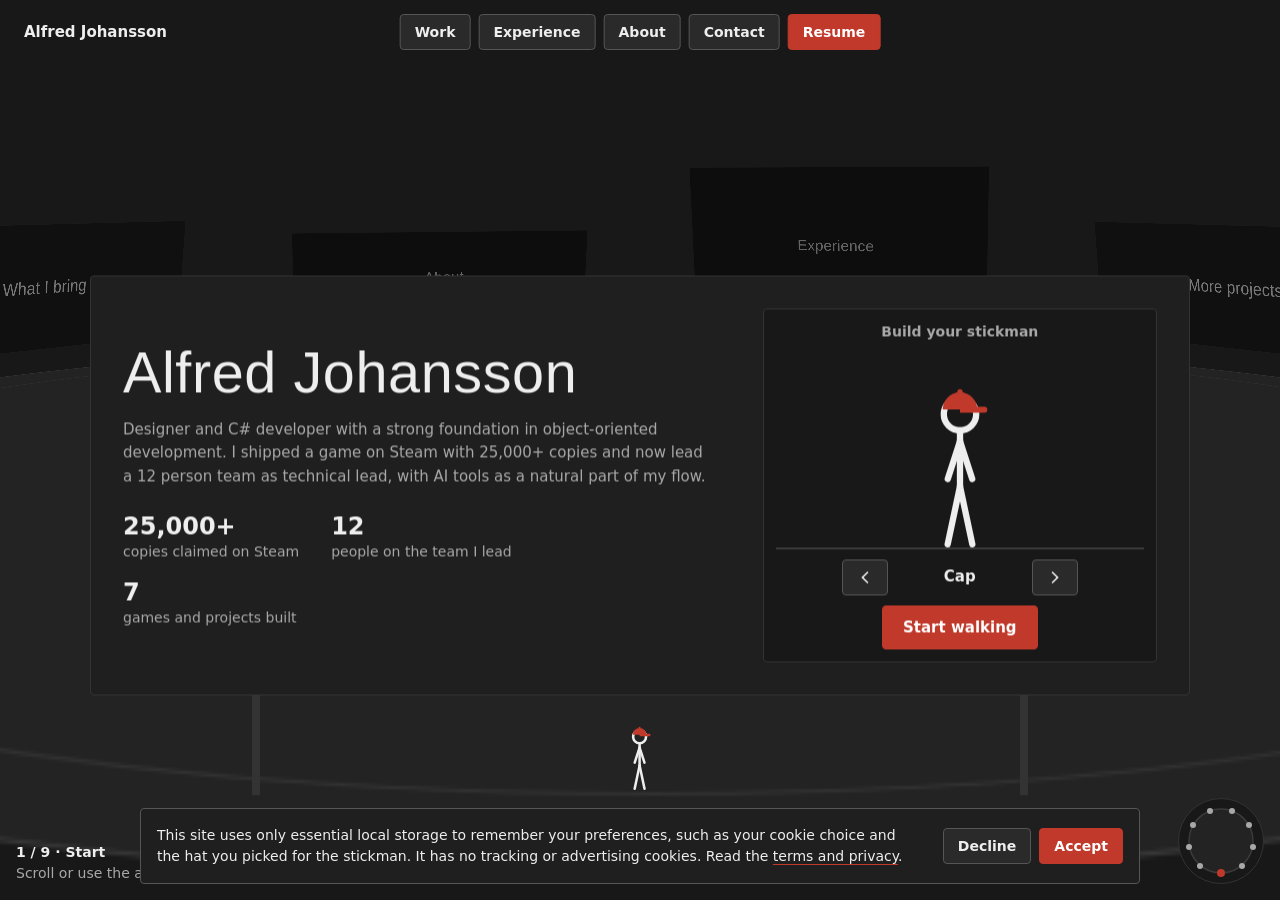
==== commit c2f6863a: "new design" ====
--- a/index.html
+++ b/index.html
@@ -5,15 +5,18 @@
     <meta name="viewport" content="width=device-width, initial-scale=1.0" />
     <meta http-equiv="Content-Security-Policy" content="default-src 'self'; script-src 'self'; style-src 'self' 'unsafe-inline' https://fonts.googleapis.com; font-src https://fonts.gstatic.com; img-src 'self'; connect-src 'self'; object-src 'none'; base-uri 'self'; form-action 'self'; upgrade-insecure-requests" />
     <meta name="referrer" content="strict-origin-when-cross-origin" />
+    <meta name="theme-color" content="#181818" />
     <title>Alfred Johansson | Designer &amp; Developer</title>
     <meta name="description" content="Alfred Johansson, designer and developer. C# and object-oriented development, shipped a game on Steam with 25,000+ copies, currently technical lead of a 12 person team." />
 
+    <link rel="icon" href="assets/favicon.svg" type="image/svg+xml" />
     <link rel="preconnect" href="https://fonts.googleapis.com" />
     <link rel="preconnect" href="https://fonts.gstatic.com" crossorigin />
-    <link href="https://fonts.googleapis.com/css2?family=Archivo:wght@600;700;800&family=Inter:wght@400;500;600&display=swap"
+    <link href="https://fonts.googleapis.com/css2?family=Bungee&family=Public+Sans:wght@400;500;600;700&display=swap"
           rel="stylesheet" />
 
     <link rel="stylesheet" href="css/style.css" />
+    <noscript><style>html:not(.js) body { visibility: visible; }</style></noscript>
 </head>
 
 <body>
@@ -52,14 +55,19 @@
             <rect x="3" y="5" width="18" height="14" rx="2"></rect>
             <path d="M3 7l9 6 9-6"></path>
         </symbol>
+
+        <symbol id="icon-arrow-left" viewBox="0 0 16 16">
+            <path d="M10.4 1.9L4.3 8l6.1 6.1 1.1-1.1L6.5 8l5-5z" />
+        </symbol>
+
+        <symbol id="icon-arrow-right" viewBox="0 0 16 16">
+            <path d="M5.6 1.9L11.7 8l-6.1 6.1L4.5 13l5-5-5-5z" />
+        </symbol>
     </svg>
 
     <header class="navbar">
-        <div class="container">
-            <a class="logo" href="#hero">
-                <span class="logo-name">Alfred Johansson</span>
-                <span class="logo-sub">Designer &amp; Developer</span>
-            </a>
+        <div class="navbar__inner">
+            <a class="logo" href="#start">Alfred Johansson</a>
 
             <button class="menu-toggle"
                     id="mobile-menu"
@@ -70,543 +78,422 @@
                 <span></span><span></span><span></span>
             </button>
 
-            <nav aria-label="Primary navigation">
-                <ul class="nav-links" id="nav-links">
-                    <li><a href="#strengths">Strengths</a></li>
-                    <li><a href="#projects">Projects</a></li>
+            <nav class="nav" id="nav-links" aria-label="Primary navigation">
+                <ul class="nav-links">
+                    <li><a href="#murmurs">Work</a></li>
+                    <li><a href="#experience">Experience</a></li>
                     <li><a href="#about">About</a></li>
-                    <li><a href="#experience">Experience</a></li>
-                    <li><a href="#testimonials">Testimonials</a></li>
                     <li><a href="#contact">Contact</a></li>
+                    <li><a class="btn btn--secondary btn--sm" href="assets/Resume.pdf" target="_blank" rel="noopener noreferrer">Resume</a></li>
                 </ul>
             </nav>
         </div>
     </header>
 
-    <main>
-        <section id="hero" class="hero">
-            <!-- Small glow that trails the cursor in the dark background -->
-            <div id="hero-glow" class="hero-glow" aria-hidden="true"></div>
-
-            <div class="container hero-content">
-                <span class="hero-eyebrow">Designer &amp; Developer</span>
-                <h1>Hi, I'm <span class="highlight">Alfred Johansson</span></h1>
-                <p>Designer and C# developer with a strong foundation in object-oriented development. I shipped a game on Steam with 25,000+ copies and now lead a 12 person team as technical lead, with AI tools as a natural part of my flow.</p>
-
-                <div class="hero-buttons">
-                    <a href="#projects" class="btn">View projects</a>
-                    <a href="#resume" class="btn-outline">Resume</a>
-                </div>
-            </div>
-
-            <!-- Subtle interactive star layer, scoped to the hero -->
-            <canvas id="star-canvas"></canvas>
-            <div id="star-counter" class="star-counter">
-                Stars collected: <span id="star-count-value">0</span>
-            </div>
-        </section>
-
-        <section id="stats" class="stats" aria-label="Career highlights">
-            <div class="container">
-                <div class="stats-grid">
-                    <div class="stat reveal">
-                        <span class="stat-value"><span class="stat-number" data-count="25000" data-suffix="+">0</span></span>
-                        <span class="stat-label">Copies claimed on Steam</span>
-                    </div>
-                    <div class="stat reveal">
-                        <span class="stat-value"><span class="stat-number" data-count="7">0</span></span>
-                        <span class="stat-label">Games and projects built</span>
-                    </div>
-                    <div class="stat reveal">
-                        <span class="stat-value"><span class="stat-number" data-count="12">0</span></span>
-                        <span class="stat-label">People in the largest team I led</span>
-                    </div>
-                    <div class="stat reveal">
-                        <span class="stat-value"><span class="stat-number" data-count="67">0</span></span>
-                        <span class="stat-label">Bugs logged in my first 3 weeks of QA</span>
-                    </div>
-                </div>
-            </div>
-        </section>
-
-        <section id="strengths" class="strengths">
-            <div class="container">
-                <div class="section-head">
-                    <span class="kicker">What I bring</span>
-                    <h2>Strengths</h2>
-                    <p class="section-subtitle">Four things I am reliably good at, drawn from shipped games and real studio work.</p>
-                </div>
-
-                <div class="strength-grid">
-                    <article class="strength-card reveal">
-                        <div class="strength-index">01</div>
-                        <h3>Gameplay Design &amp; Programming</h3>
+    <main id="main">
+        <section id="start" class="board board--start" data-stop data-title="Start">
+            <div class="start__intro">
+                <h1>Alfred Johansson</h1>
+                <p class="lead">Designer and C# developer with a strong foundation in object-oriented development. I shipped a game on Steam with 25,000+ copies and now lead a 12 person team as technical lead, with AI tools as a natural part of my flow.</p>
+
+                <dl class="hero-facts">
+                    <div class="hero-facts__item">
+                        <dt>copies claimed on Steam</dt>
+                        <dd>25,000+</dd>
+                    </div>
+                    <div class="hero-facts__item">
+                        <dt>people on the team I lead</dt>
+                        <dd>12</dd>
+                    </div>
+                    <div class="hero-facts__item">
+                        <dt>games and projects built</dt>
+                        <dd>7</dd>
+                    </div>
+                </dl>
+            </div>
+
+            <div class="creator" aria-labelledby="creator-title">
+                <p class="creator__title" id="creator-title">Build your stickman</p>
+                <div class="creator__preview" data-stickman-preview></div>
+                <div class="creator__controls">
+                    <button type="button" class="btn btn--secondary btn--sm" data-hat-prev aria-label="Previous hat">
+                        <svg class="icon" aria-hidden="true"><use href="#icon-arrow-left"></use></svg>
+                    </button>
+                    <span class="creator__name" data-hat-name aria-live="polite">Cap</span>
+                    <button type="button" class="btn btn--secondary btn--sm" data-hat-next aria-label="Next hat">
+                        <svg class="icon" aria-hidden="true"><use href="#icon-arrow-right"></use></svg>
+                    </button>
+                </div>
+                <button type="button" class="btn btn--primary" data-start-walking>Start walking</button>
+            </div>
+        </section>
+
+        <section id="murmurs" class="board board--feature" data-stop data-title="Murmurs of the Mist">
+            <div class="feature__media">
+                <div class="frame">
+                    <img src="assets/images/web/murmurs-main.jpg" alt="Murmurs of the Mist, key art" width="1232" height="706" decoding="async" />
+                </div>
+                <div class="shots">
+                    <img src="assets/images/web/murmurs-pushbox.jpg" alt="Murmurs of the Mist, pushing a box in a close-up room" width="960" height="540" decoding="async" />
+                    <img src="assets/images/web/murmurs-chase.jpg" alt="Murmurs of the Mist, a chase through the corridors" width="960" height="540" decoding="async" />
+                    <img src="assets/images/web/murmurs-classroom.jpg" alt="Murmurs of the Mist, the classroom" width="960" height="540" decoding="async" />
+                </div>
+            </div>
+            <div class="feature__body">
+                <h2 class="board__title">Murmurs of the Mist</h2>
+                <p class="meta">Steam · 25,000+ claimed copies · 11-person team</p>
+                <p>A narrative-driven horror puzzle game where you use the environment to solve each room. Take note of every detail, they help you uncover Sofia's story.</p>
+                <p class="role"><strong>Role:</strong> Lead designer and programmer (CTO) on an 11 person team. I led programming and design from first prototype to release, and owned the technical foundation: architecture decisions, version control (Perforce) and build pipeline.</p>
+                <dl class="facts">
+                    <div><dt>Focus</dt><dd>programming and design, technical architecture, version control (Perforce), build pipeline, gameplay, UX/UI and cinematic cameras.</dd></div>
+                    <div><dt>Tools</dt><dd>Unity, C#, Perforce.</dd></div>
+                </dl>
+                <div class="feature__actions">
+                    <a class="btn btn--primary" href="https://store.steampowered.com/app/4187020/Murmurs_of_the_Mist/" target="_blank" rel="noopener noreferrer">
+                        Play free on Steam
+                        <svg class="icon" aria-hidden="true"><use href="#icon-external"></use></svg>
+                    </a>
+                </div>
+            </div>
+        </section>
+
+        <section id="pizza-to-hell" class="board board--feature board--mirrored" data-stop data-title="Pizza to Hell">
+            <div class="feature__media feature__media--pair">
+                <div class="frame frame--title">
+                    <img src="assets/images/web/pizza-to-hell-title.jpg" alt="Pizza to Hell, title art" width="806" height="602" loading="lazy" decoding="async" />
+                </div>
+                <div class="frame frame--gif">
+                    <img class="pixel" src="assets/images/web/pizza-to-hell-gameplay.gif" alt="Pizza to Hell, gameplay" width="230" height="115" loading="lazy" decoding="async" />
+                </div>
+            </div>
+            <div class="feature__body">
+                <h2 class="board__title">Pizza to Hell</h2>
+                <p class="meta">Pizza to Hell HB · 12-person team · Vertical slice in development</p>
+                <p>A PSX style action roguelite. You are a pizza delivery man fighting through a sin themed underworld to deliver a pizza to the Devil. Posture based combat staggers enemies for a finisher, with pizza topping build variety, a combo streak multi hit system and room to room runs.</p>
+                <p class="role"><strong>Role:</strong> Technical lead and designer on my own company, Pizza to Hell HB. I lead a 12 person team as work lead, setting the workflow, running sync meetings and keeping systems modular and integration ready. I built the finisher system from scratch with clean integration between team owned modules, plus an event driven footstep system.</p>
+                <dl class="facts">
+                    <div><dt>Focus</dt><dd>technical lead and workflow, finisher system built from scratch, clean module integration, event driven footstep system, technical art and finisher cameras.</dd></div>
+                    <div><dt>Tools</dt><dd>Unity, C#, animation events.</dd></div>
+                </dl>
+            </div>
+        </section>
+
+        <section id="projects" class="board board--projects" data-stop data-title="More projects">
+            <div class="board__head">
+                <h2 class="board__title">More projects</h2>
+                <p class="board__sub">Most of these were built with teams of friends from uni.</p>
+            </div>
+
+            <div class="project-grid">
+                <article class="project-card">
+                    <div class="frame">
+                        <img src="assets/images/web/harpoon-placeholder.svg" alt="Harpoon placeholder artwork" width="800" height="450" loading="lazy" decoding="async" />
+                    </div>
+                    <h3>Harpoon</h3>
+                    <p>A solo game built in Unity 6, focused on tight movement.</p>
+                    <button type="button" class="btn btn--secondary btn--sm" data-dialog="dialog-harpoon" aria-haspopup="dialog">Details</button>
+                </article>
+                <article class="project-card">
+                    <div class="frame">
+                        <img src="assets/images/web/freakthrow-title.jpg" alt="FreakThrow title card" width="960" height="558" loading="lazy" decoding="async" />
+                    </div>
+                    <h3>FreakThrow</h3>
+                    <p>A vertical slice project. A horror carnival game with ramping intensity.</p>
+                    <button type="button" class="btn btn--secondary btn--sm" data-dialog="dialog-freakthrow" aria-haspopup="dialog">Details</button>
+                </article>
+                <article class="project-card">
+                    <div class="frame">
+                        <img src="assets/images/web/mr-sardin-title.jpg" alt="Mr.Sardin title screen" width="960" height="524" loading="lazy" decoding="async" />
+                    </div>
+                    <h3>Mr.Sardin</h3>
+                    <p>A fast paced parkour platformer with comedic art and narrative.</p>
+                    <button type="button" class="btn btn--secondary btn--sm" data-dialog="dialog-mr-sardin" aria-haspopup="dialog">Details</button>
+                </article>
+                <article class="project-card">
+                    <div class="frame">
+                        <img src="assets/images/web/klara-title.jpg" alt="Klara title screen" width="960" height="476" loading="lazy" decoding="async" />
+                    </div>
+                    <h3>Klara</h3>
+                    <p>A game jam project. A 2.5D DOOM inspired horror game.</p>
+                    <button type="button" class="btn btn--secondary btn--sm" data-dialog="dialog-klara" aria-haspopup="dialog">Details</button>
+                </article>
+                <article class="project-card">
+                    <div class="frame">
+                        <img src="assets/images/web/astronova-title.jpg" alt="Astronova title screen" width="960" height="663" loading="lazy" decoding="async" />
+                    </div>
+                    <h3>Astronova</h3>
+                    <p>A Space Invaders inspired arcade shooter built around game feel.</p>
+                    <button type="button" class="btn btn--secondary btn--sm" data-dialog="dialog-astronova" aria-haspopup="dialog">Details</button>
+                </article>
+            </div>
+
+            <div class="project-details">
+                <dialog class="project-dialog" id="dialog-harpoon" aria-labelledby="dialog-harpoon-title">
+                    <button type="button" class="dialog__x" data-dialog-close aria-label="Close">&times;</button>
+                    <h2 class="dialog__title" id="dialog-harpoon-title">Harpoon</h2>
+                    <p class="meta">Solo project, in development</p>
+                    <p>A solo game built in Unity 6, focused on tight movement and enemies that navigate the world in ways that keep you on the move.</p>
+                    <p class="role"><strong>Role:</strong> Solo project. I built the player controller and enemy AI with custom A* navigation and surface-crawling movement in Unity 6.</p>
+                    <div class="dialog__single">
+                        <img src="assets/images/web/harpoon-placeholder.svg" alt="Harpoon placeholder artwork" width="800" height="450" loading="lazy" decoding="async" />
+                    </div>
+                    <div class="dialog__actions">
+                        <button type="button" class="btn btn--primary btn--sm" data-dialog-close>Close</button>
+                    </div>
+                </dialog>
+
+                <dialog class="project-dialog" id="dialog-freakthrow" aria-labelledby="dialog-freakthrow-title">
+                    <button type="button" class="dialog__x" data-dialog-close aria-label="Close">&times;</button>
+                    <h2 class="dialog__title" id="dialog-freakthrow-title">FreakThrow</h2>
+                    <p>A vertical slice project. A horror carnival game with ramping intensity.</p>
+                    <p class="role"><strong>Role:</strong> Lead designer and programmer. Designed the aiming and throwing mechanic, plus animation implementation and Unity configuration.</p>
+                    <div class="shots">
+                        <img src="assets/images/web/freakthrow-1.jpg" alt="FreakThrow, level 1 carnival booth" width="960" height="539" loading="lazy" decoding="async" />
+                        <img src="assets/images/web/freakthrow-2.jpg" alt="FreakThrow, level 2" width="960" height="541" loading="lazy" decoding="async" />
+                        <img src="assets/images/web/freakthrow-3.jpg" alt="FreakThrow, level 3" width="960" height="540" loading="lazy" decoding="async" />
+                    </div>
+                    <dl class="facts">
+                        <div><dt>Focus</dt><dd>gameplay, visuals, Unity configuration.</dd></div>
+                        <div><dt>Tools</dt><dd>Unity, C#, Perforce.</dd></div>
+                    </dl>
+                    <div class="dialog__actions">
+                        <a class="text-link" href="https://github.com/alfredJoehandsome/FreakThrow" target="_blank" rel="noopener noreferrer"><svg class="icon" aria-hidden="true"><use href="#icon-github"></use></svg>View on GitHub</a>
+                        <button type="button" class="btn btn--primary btn--sm" data-dialog-close>Close</button>
+                    </div>
+                </dialog>
+
+                <dialog class="project-dialog" id="dialog-mr-sardin" aria-labelledby="dialog-mr-sardin-title">
+                    <button type="button" class="dialog__x" data-dialog-close aria-label="Close">&times;</button>
+                    <h2 class="dialog__title" id="dialog-mr-sardin-title">Mr.Sardin</h2>
+                    <p>A fast paced parkour platformer. Get to the end before time runs out, with comedic art and narrative.</p>
+                    <p class="role"><strong>Role:</strong> Lead designer and programmer. Designed player movement, several traps and animation cues.</p>
+                    <div class="shots">
+                        <img src="assets/images/web/mr-sardin-1.jpg" alt="Mr.Sardin, platforming section" width="960" height="540" loading="lazy" decoding="async" />
+                        <img src="assets/images/web/mr-sardin-2.jpg" alt="Mr.Sardin, trap section" width="960" height="538" loading="lazy" decoding="async" />
+                        <img src="assets/images/web/mr-sardin-3.jpg" alt="Mr.Sardin, late level" width="960" height="538" loading="lazy" decoding="async" />
+                    </div>
+                    <dl class="facts">
+                        <div><dt>Focus</dt><dd>player movement and animation, music production, Unity configuration, parallax background.</dd></div>
+                        <div><dt>Tools</dt><dd>Unity, C#, Perforce.</dd></div>
+                    </dl>
+                    <div class="dialog__actions">
+                        <a class="text-link" href="https://github.com/alfredJoehandsome/Mr.Sardin" target="_blank" rel="noopener noreferrer"><svg class="icon" aria-hidden="true"><use href="#icon-github"></use></svg>View on GitHub</a>
+                        <button type="button" class="btn btn--primary btn--sm" data-dialog-close>Close</button>
+                    </div>
+                </dialog>
+
+                <dialog class="project-dialog" id="dialog-klara" aria-labelledby="dialog-klara-title">
+                    <button type="button" class="dialog__x" data-dialog-close aria-label="Close">&times;</button>
+                    <h2 class="dialog__title" id="dialog-klara-title">Klara</h2>
+                    <p>A game jam project. A 2.5D DOOM inspired horror game. Find the key and escape the dungeon, but do not make too much noise.</p>
+                    <p class="role"><strong>Role:</strong> UX designer and programmer. Designed enemy behaviour and the sound detection system, plus music production.</p>
+                    <div class="shots">
+                        <img src="assets/images/web/klara-1.jpg" alt="Klara, dungeon corridor" width="960" height="541" loading="lazy" decoding="async" />
+                        <img src="assets/images/web/klara-2.jpg" alt="Klara, monster encounter" width="960" height="540" loading="lazy" decoding="async" />
+                        <img src="assets/images/web/klara-3.jpg" alt="Klara, key room" width="960" height="540" loading="lazy" decoding="async" />
+                    </div>
+                    <dl class="facts">
+                        <div><dt>Focus</dt><dd>monster behaviour, noise detection system.</dd></div>
+                        <div><dt>Tools</dt><dd>Unity, C#, GitHub.</dd></div>
+                    </dl>
+                    <div class="dialog__actions">
+                        <a class="text-link" href="https://github.com/alfredJoehandsome/Klara" target="_blank" rel="noopener noreferrer"><svg class="icon" aria-hidden="true"><use href="#icon-github"></use></svg>View on GitHub</a>
+                        <button type="button" class="btn btn--primary btn--sm" data-dialog-close>Close</button>
+                    </div>
+                </dialog>
+
+                <dialog class="project-dialog" id="dialog-astronova" aria-labelledby="dialog-astronova-title">
+                    <button type="button" class="dialog__x" data-dialog-close aria-label="Close">&times;</button>
+                    <h2 class="dialog__title" id="dialog-astronova-title">Astronova</h2>
+                    <p>A Space Invaders inspired arcade shooter built around game feel. Screen shake, punchy feedback and music make every hit land.</p>
+                    <p class="role"><strong>Role:</strong> Designer and programmer. Handled design and post production, including screen shake, feedback and music.</p>
+                    <div class="shots">
+                        <img src="assets/images/web/astronova-1.jpg" alt="Astronova, gameplay" width="960" height="540" loading="lazy" decoding="async" />
+                        <img src="assets/images/web/astronova-2.jpg" alt="Astronova, death screen" width="960" height="539" loading="lazy" decoding="async" />
+                        <img src="assets/images/web/astronova-3.jpg" alt="Astronova, boss battle" width="960" height="544" loading="lazy" decoding="async" />
+                    </div>
+                    <dl class="facts">
+                        <div><dt>Focus</dt><dd>post production, screen shake, damage feedback, music production.</dd></div>
+                        <div><dt>Tools</dt><dd>Unity, C#, Apple GarageBand, GitHub.</dd></div>
+                    </dl>
+                    <div class="dialog__actions">
+                        <a class="text-link" href="https://github.com/alfredJoehandsome/Astronova" target="_blank" rel="noopener noreferrer"><svg class="icon" aria-hidden="true"><use href="#icon-github"></use></svg>View on GitHub</a>
+                        <button type="button" class="btn btn--primary btn--sm" data-dialog-close>Close</button>
+                    </div>
+                </dialog>
+            </div>
+        </section>
+
+        <section id="experience" class="board board--experience" data-stop data-title="Experience">
+            <div class="exp-panel exp-panel--top">
+                <h2 class="board__title">Experience</h2>
+                <article class="exp-item exp-item--wide">
+                    <div class="exp-main">
+                        <h3>QA Intern</h3>
+                        <p class="exp-meta"><span class="exp-company">Odd Raven Studios</span> · Jun 2026 to Aug 2026 · Stockholm</p>
+                        <p>Quality assurance on an unreleased title produced under a publisher in collaboration with several studios (under NDA), where Odd Raven owns the game's functionality and gameplay.</p>
+                        <p class="exp-tags">Unity · QA · Bug reproduction · Playtesting · Google Sheets · OBS · Version control</p>
+                    </div>
+                    <ul class="exp-points">
+                        <li>Playtested an unannounced NDA title in structured daily sessions, logging 67 bugs in the first three weeks with clear repro steps and recorded playthroughs, including a softlock in the dialogue system.</li>
+                        <li>Wrote actionable bug reports and design feedback with proposed solutions, and reworked the studio's reporting flow into a tagged, filterable format that simplifies prioritization for the dev leads.</li>
+                        <li>Onboarded independently from the studio's internal documentation: a new version control system, naming conventions and a professional development pipeline.</li>
+                    </ul>
+                </article>
+            </div>
+
+            <div class="exp-panel exp-panel--bottom">
+                <div class="exp-cols">
+                    <article class="exp-item">
+                        <h3>Vice Chair, Student Association</h3>
+                        <p class="exp-meta"><span class="exp-company">LVL</span> · 2025 to 2026 · Södertörn</p>
+                        <p>Led operations and external communication for LVL, Södertörn University's game development student association.</p>
+                        <ul class="exp-points">
+                            <li>Coordinated 15+ events and gatherings for the association, leading the team and owning external partner communication.</li>
+                            <li>Introduced around 30 students to game development by designing and leading a hands on workshop.</li>
+                        </ul>
+                        <p class="exp-tags">Leadership · Event coordination · Communication</p>
+                    </article>
+
+                    <article class="exp-item">
+                        <h3>Data Analyst &amp; Research Assistant</h3>
+                        <p class="exp-meta"><span class="exp-company">Foodfacts Sweden</span> · 2021 to 2023 · Remote</p>
+                        <p>Remote analyst role carried out with a high level of independence and responsibility.</p>
+                        <ul class="exp-points">
+                            <li>Delivered data analysis fully remotely with high autonomy, accuracy and clear communication.</li>
+                        </ul>
+                        <p class="exp-tags">Data analysis · Remote work · Research</p>
+                    </article>
+                </div>
+            </div>
+        </section>
+
+        <section id="about" class="board board--about" data-stop data-title="About">
+            <div class="about-portrait">
+                <img src="assets/images/web/picture-of-me.jpg" alt="Portrait of Alfred Johansson" width="837" height="875" loading="lazy" decoding="async" />
+            </div>
+            <div class="about-content">
+                <h2 class="board__title">About me</h2>
+                <p>I am a recent graduate with a strong foundation in C# and object-oriented development. I like owning systems end to end, from architecture and gameplay code to polish and iteration, and I care about shipping finished results that hold together.</p>
+                <p>I shipped a game on Steam with 25,000+ copies and currently lead a 12 person team as technical lead. I work with AI tools as a natural part of my development flow, and a C# background makes the step to other languages short. I hold a BSc in Media Technology with a focus on game development.</p>
+            </div>
+        </section>
+
+        <section id="strengths" class="board board--strengths" data-stop data-title="What I bring">
+            <div class="strengths-main">
+                <h2 class="board__title">What I bring</h2>
+                <div class="strengths">
+                    <div class="strength">
+                        <h3>Gameplay design &amp; programming</h3>
                         <p>I design and build the systems players feel, from player controllers and enemy AI to custom A* navigation and surface-crawling movement, in C# and Unity.</p>
-                    </article>
-
-                    <article class="strength-card reveal">
-                        <div class="strength-index">02</div>
-                        <h3>Software Architecture</h3>
+                    </div>
+                    <div class="strength">
+                        <h3>Software architecture</h3>
                         <p>Object-oriented development with clean design patterns. I owned a shipped game's technical foundation: architecture decisions, version control and build pipeline.</p>
-                    </article>
-
-                    <article class="strength-card reveal">
-                        <div class="strength-index">03</div>
-                        <h3>Team Leadership</h3>
+                    </div>
+                    <div class="strength">
+                        <h3>Team leadership</h3>
                         <p>I lead a 12 person team as technical lead and shipped a game as CTO. I set the workflow, run sync meetings and keep systems modular and integration ready.</p>
-                    </article>
-
-                    <article class="strength-card reveal">
-                        <div class="strength-index">04</div>
+                    </div>
+                    <div class="strength">
                         <h3>Testing &amp; QA</h3>
                         <p>Structured playtesting with clear repro steps and recorded playthroughs. I write actionable bug reports that speed up prioritization for the dev leads.</p>
-                    </article>
-                </div>
-            </div>
-        </section>
-
-        <section id="projects" class="projects">
-            <div class="container">
-                <div class="section-head">
-                    <span class="kicker">Selected work</span>
-                    <h2>Projects</h2>
-                    <p class="section-subtitle">Most of these were built with teams of friends from uni. Hover any card for the focus, tools and screenshots.</p>
-                </div>
-
-                <div class="project-grid">
-                    <article class="project-card project-card--featured reveal">
-                        <img src="assets/images/project1.png" alt="Murmurs of The Mist screenshot" />
-                        <div class="project-info">
-                            <h3>Murmurs of The Mist</h3>
-                            <p>
-                                <span class="role-label">Role:</span>
-                                Lead designer and programmer (CTO) on an 11 person team. I led programming and design from first prototype to release, and owned the technical foundation: architecture decisions, version control (Perforce) and build pipeline.
-                            </p>
-                            <div class="project-links">
-                                <a href="https://store.steampowered.com/app/4187020/Murmurs_of_the_Mist/" target="_blank" rel="noopener noreferrer">
-                                    <svg class="icon" aria-hidden="true"><use href="#icon-external" xlink:href="#icon-external"></use></svg>
-                                    Play for free on Steam
-                                </a>
-                            </div>
-                        </div>
-                        <aside class="project-popover" aria-label="Murmurs of The Mist details">
-                            <h4>Murmurs of the Mist</h4>
-                            <p>
-                                A narrative-driven horror puzzle game where you use the environment to solve each room. Take note of every detail, they help you uncover Sofia's story.
-                                <b>25,000+ claimed copies on Steam.</b>
-                            </p>
-                            <div class="project-popover__images">
-                                <img src="assets/images/MurmursPushbox.jpg" alt="Murmurs of The Mist close-up screenshot" />
-                                <img src="assets/images/MurmursChase.jpg" alt="Murmurs of The Mist exploration screenshot" />
-                                <img src="assets/images/MurmursClassroom.jpg" alt="Murmurs of The Mist cooperative play screenshot" />
-                            </div>
-                            <ul class="project-popover__details">
-                                <li><b>Focus:</b> programming and design, technical architecture, version control (Perforce), build pipeline, gameplay, UX/UI and cinematic cameras.</li>
-                                <li><b>Tools:</b> Unity, C#, Perforce.</li>
-                            </ul>
-                        </aside>
-                    </article>
-
-                    <article class="project-card project-card--featured reveal">
-                        <img src="assets/images/PizzaToHell_title.png" alt="Pizza to Hell title art" />
-                        <div class="project-info">
-                            <h3>Pizza to Hell</h3>
-                            <p>
-                                <span class="role-label">Role:</span>
-                                Technical lead and designer on my own company, Pizza to Hell HB. I lead a 12 person team as work lead, setting the workflow, running sync meetings and keeping systems modular and integration ready. I built the finisher system from scratch with clean integration between team owned modules, plus an event driven footstep system.
-                            </p>
-                            <div class="project-links">
-                                <span class="project-status">Vertical slice · in development</span>
-                            </div>
-                        </div>
-                        <aside class="project-popover" aria-label="Pizza to Hell details">
-                            <h4>Pizza to Hell</h4>
-                            <p>
-                                A PSX style action roguelite. You are a pizza delivery man fighting through a sin themed underworld to deliver a pizza to the Devil. Posture based combat staggers enemies for a finisher, with pizza topping build variety, a combo streak multi hit system and room to room runs.
-                            </p>
-                            <div class="project-popover__images project-popover__images--single">
-                                <img src="assets/images/PizzaToHell_gameplay.gif" alt="Pizza to Hell gameplay" />
-                            </div>
-                            <ul class="project-popover__details">
-                                <li><b>Focus:</b> technical lead and workflow, finisher system built from scratch, clean module integration, event driven footstep system, technical art and finisher cameras.</li>
-                                <li><b>Tools:</b> Unity, C#, animation events.</li>
-                            </ul>
-                        </aside>
-                    </article>
-
-                    <article class="project-card reveal">
-                        <img src="assets/images/harpoon-placeholder.svg" alt="Harpoon placeholder artwork" />
-                        <div class="project-info">
-                            <h3>Harpoon</h3>
-                            <p>
-                                <span class="role-label">Role:</span>
-                                Solo project. I built the player controller and enemy AI with custom A* navigation and surface-crawling movement in Unity 6.
-                            </p>
-                            <div class="project-links">
-                                <span class="project-status">Solo project · in development</span>
-                            </div>
-                        </div>
-                        <aside class="project-popover" aria-label="Harpoon details">
-                            <h4>Harpoon</h4>
-                            <p>A solo game built in Unity 6, focused on tight movement and enemies that navigate the world in ways that keep you on the move.</p>
-                            <div class="project-popover__images project-popover__images--single">
-                                <img src="assets/images/harpoon-placeholder.svg" alt="Harpoon placeholder artwork" />
-                            </div>
-                            <ul class="project-popover__details">
-                                <li><b>Focus:</b> player controller, enemy AI, custom A* navigation, surface-crawling movement.</li>
-                                <li><b>Tools:</b> Unity 6, C#.</li>
-                            </ul>
-                        </aside>
-                    </article>
-
-                    <article class="project-card reveal">
-                        <img src="assets/images/FreakThrowTitleCard.png" alt="FreakThrow Screenshot" />
-                        <div class="project-info">
-                            <h3>FreakThrow</h3>
-                            <p>
-                                <span class="role-label">Role:</span>
-                                Lead designer and programmer. Designed the aiming and throwing mechanic, plus animation implementation and Unity configuration.
-                            </p>
-                            <div class="project-links">
-                                <a href="https://github.com/alfredJoehandsome/FreakThrow" target="_blank" rel="noopener noreferrer">
-                                    <svg class="icon" aria-hidden="true"><use href="#icon-github" xlink:href="#icon-github"></use></svg>
-                                    View on GitHub
-                                </a>
-                            </div>
-                        </div>
-                        <aside class="project-popover" aria-label="FreakThrow details">
-                            <h4>FreakThrow</h4>
-                            <p>A vertical slice project. A horror carnival game with ramping intensity.</p>
-                            <div class="project-popover__images">
-                                <img src="assets/images/FreakThrowLVL1.png" alt="FreakThrow picture1" />
-                                <img src="assets/images/FreakThrowLVL2.png" alt="FreakThrow picture2" />
-                                <img src="assets/images/FreakThrowLVL3.png" alt="FreakThrow picture3" />
-                            </div>
-                            <ul class="project-popover__details">
-                                <li><b>Focus:</b> gameplay, visuals, Unity configuration.</li>
-                                <li><b>Tools:</b> Unity, C#, Perforce.</li>
-                            </ul>
-                        </aside>
-                    </article>
-
-                    <article class="project-card reveal">
-                        <img src="assets/images/project2.png" alt="Mr.Sardin screenshot" />
-                        <div class="project-info">
-                            <h3>Mr.Sardin</h3>
-                            <p>
-                                <span class="role-label">Role:</span>
-                                Lead designer and programmer. Designed player movement, several traps and animation cues.
-                            </p>
-                            <div class="project-links">
-                                <a href="https://github.com/alfredJoehandsome/Mr.Sardin" target="_blank" rel="noopener noreferrer">
-                                    <svg class="icon" aria-hidden="true"><use href="#icon-github" xlink:href="#icon-github"></use></svg>
-                                    View on GitHub
-                                </a>
-                            </div>
-                        </div>
-                        <aside class="project-popover" aria-label="Mr.Sardin details">
-                            <h4>Mr.Sardin</h4>
-                            <p>A fast paced parkour platformer. Get to the end before time runs out, with comedic art and narrative.</p>
-                            <div class="project-popover__images">
-                                <img src="assets/images/MrSardin1.png" alt="MrSardin1" />
-                                <img src="assets/images/MrSardin2.png" alt="MrSardin2" />
-                                <img src="assets/images/MrSardin3.png" alt="MrSardin3" />
-                            </div>
-                            <ul class="project-popover__details">
-                                <li><b>Focus:</b> player movement and animation, music production, Unity configuration, parallax background.</li>
-                                <li><b>Tools:</b> Unity, C#, Perforce.</li>
-                            </ul>
-                        </aside>
-                    </article>
-
-                    <article class="project-card reveal">
-                        <img src="assets/images/project3.png" alt="Klara screenshot" />
-                        <div class="project-info">
-                            <h3>Klara</h3>
-                            <p>
-                                <span class="role-label">Role:</span>
-                                UX designer and programmer. Designed enemy behaviour and the sound detection system, plus music production.
-                            </p>
-                            <div class="project-links">
-                                <a href="https://github.com/alfredJoehandsome/Klara" target="_blank" rel="noopener noreferrer">
-                                    <svg class="icon" aria-hidden="true"><use href="#icon-github" xlink:href="#icon-github"></use></svg>
-                                    View on GitHub
-                                </a>
-                            </div>
-                        </div>
-                        <aside class="project-popover" aria-label="Klara details">
-                            <h4>Klara</h4>
-                            <p>A game jam project. A 2.5D DOOM inspired horror game. Find the key and escape the dungeon, but do not make too much noise.</p>
-                            <div class="project-popover__images">
-                                <img src="assets/images/Klara screenshot1.png" alt="Klara screenshot1" />
-                                <img src="assets/images/Klara screenshot2.png" alt="Klara screenshot2" />
-                                <img src="assets/images/Klara screenshot3.png" alt="Klara screenshot3" />
-                            </div>
-                            <ul class="project-popover__details">
-                                <li><b>Focus:</b> monster behaviour, noise detection system.</li>
-                                <li><b>Tools:</b> Unity, C#, GitHub.</li>
-                            </ul>
-                        </aside>
-                    </article>
-
-                    <article class="project-card reveal">
-                        <img src="assets/images/AstronovaTitleScreen.png" alt="Astronova Title" />
-                        <div class="project-info">
-                            <h3>Astronova</h3>
-                            <p>
-                                <span class="role-label">Role:</span>
-                                Designer and programmer. Handled design and post production, including screen shake, feedback and music.
-                            </p>
-                            <div class="project-links">
-                                <a href="https://github.com/alfredJoehandsome/Astronova" target="_blank" rel="noopener noreferrer">
-                                    <svg class="icon" aria-hidden="true"><use href="#icon-github" xlink:href="#icon-github"></use></svg>
-                                    View on GitHub
-                                </a>
-                            </div>
-                        </div>
-                        <aside class="project-popover" aria-label="Astronova details">
-                            <h4>Astronova</h4>
-                            <p>A Space Invaders inspired arcade shooter built around game feel. Screen shake, punchy feedback and music make every hit land.</p>
-                            <div class="project-popover__images">
-                                <img src="assets/images/AstronovaGame.png" alt="Astronova picture1" />
-                                <img src="assets/images/AstronovaDeath.png" alt="Astronova picture2" />
-                                <img src="assets/images/AstronovaBossBattle.png" alt="Astronova picture3" />
-                            </div>
-                            <ul class="project-popover__details">
-                                <li><b>Focus:</b> post production, screen shake, damage feedback, music production.</li>
-                                <li><b>Tools:</b> Unity, C#, Apple GarageBand, GitHub.</li>
-                            </ul>
-                        </aside>
-                    </article>
-                </div>
-            </div>
-        </section>
-
-        <section id="about" class="about">
-            <div class="container">
-                <div class="about-layout">
-                    <div class="about-portrait">
-                        <img src="assets/images/Picture of me.png" alt="Portrait of Alfred Johansson" />
-                    </div>
-                    <div class="about-content">
-                        <h2>About me</h2>
-                        <p>
-                            I am a recent graduate with a strong foundation in C# and object-oriented development. I like owning systems end to end, from architecture and gameplay code to polish and iteration, and I care about shipping finished results that hold together.
-                        </p>
-                        <p>
-                            I shipped a game on Steam with 25,000+ copies and currently lead a 12 person team as technical lead. I work with AI tools as a natural part of my development flow, and a C# background makes the step to other languages short. I hold a BSc in Media Technology with a focus on game development.
-                        </p>
-                    </div>
-                </div>
-
-                <div class="skills">
-                    <div class="skill">
-                        <h3>Tools</h3>
-                        <ul>
-                            <li>C# / Unity</li>
-                            <li>Git &amp; GitHub</li>
-                            <li>Perforce / P4V</li>
-                            <li>Claude Code (AI tooling)</li>
-                            <li>Trello</li>
-                            <li>Figma</li>
-                        </ul>
-                    </div>
-
-                    <div class="skill">
-                        <h3>Skills</h3>
-                        <ul>
-                            <li>Object-oriented development</li>
-                            <li>Design patterns &amp; architecture</li>
-                            <li>Systems &amp; gameplay programming</li>
-                            <li>Debugging &amp; problem solving</li>
-                            <li>Testing &amp; quality assurance</li>
-                            <li>Version control &amp; code review</li>
-                            <li>AI-assisted development</li>
-                            <li>Team leadership &amp; collaboration</li>
-                            <li>Agile &amp; Scrum</li>
-                        </ul>
-                    </div>
-                </div>
-            </div>
-        </section>
-
-        <section id="experience" class="experience">
-            <div class="container">
-                <div class="section-head">
-                    <span class="kicker">Track record</span>
-                    <h2>Experience</h2>
-                    <p class="section-subtitle">Where I have worked and what I focused on.</p>
-                </div>
-
-                <div class="exp-list">
-                    <article class="exp-item reveal">
-                        <div class="exp-period">
-                            <span class="exp-dates">Jun 2026 to Aug 2026</span>
-                            <span class="exp-place">Stockholm</span>
-                        </div>
-                        <div class="exp-body">
-                            <h3>QA Intern <span class="exp-company">· Odd Raven Studios</span></h3>
-                            <p>
-                                Quality assurance on an unreleased title produced under a publisher in collaboration with several studios (under NDA), where Odd Raven owns the game's functionality and gameplay.
-                            </p>
-                            <ul class="exp-points">
-                                <li>Playtested an unannounced NDA title in structured daily sessions, logging 67 bugs in the first three weeks with clear repro steps and recorded playthroughs, including a softlock in the dialogue system.</li>
-                                <li>Wrote actionable bug reports and design feedback with proposed solutions, and reworked the studio's reporting flow into a tagged, filterable format that simplifies prioritization for the dev leads.</li>
-                                <li>Onboarded independently from the studio's internal documentation: a new version control system, naming conventions and a professional development pipeline.</li>
-                            </ul>
-                            <ul class="exp-tags">
-                                <li>Unity</li>
-                                <li>QA</li>
-                                <li>Bug reproduction</li>
-                                <li>Playtesting</li>
-                                <li>Google Sheets</li>
-                                <li>OBS</li>
-                                <li>Version control</li>
-                            </ul>
-                        </div>
-                    </article>
-
-                    <article class="exp-item reveal">
-                        <div class="exp-period">
-                            <span class="exp-dates">2025 to 2026</span>
-                            <span class="exp-place">Södertörn</span>
-                        </div>
-                        <div class="exp-body">
-                            <h3>Vice Chair, Student Association <span class="exp-company">· LVL</span></h3>
-                            <p>
-                                Led operations and external communication for LVL, Södertörn University's game development student association.
-                            </p>
-                            <ul class="exp-points">
-                                <li>Coordinated 15+ events and gatherings for the association, leading the team and owning external partner communication.</li>
-                                <li>Introduced around 30 students to game development by designing and leading a hands on workshop.</li>
-                            </ul>
-                            <ul class="exp-tags">
-                                <li>Leadership</li>
-                                <li>Event coordination</li>
-                                <li>Communication</li>
-                            </ul>
-                        </div>
-                    </article>
-
-                    <article class="exp-item reveal">
-                        <div class="exp-period">
-                            <span class="exp-dates">2021 to 2023</span>
-                            <span class="exp-place">Remote</span>
-                        </div>
-                        <div class="exp-body">
-                            <h3>Data Analyst &amp; Research Assistant <span class="exp-company">· Foodfacts Sweden</span></h3>
-                            <p>
-                                Remote analyst role carried out with a high level of independence and responsibility.
-                            </p>
-                            <ul class="exp-points">
-                                <li>Delivered data analysis fully remotely with high autonomy, accuracy and clear communication.</li>
-                            </ul>
-                            <ul class="exp-tags">
-                                <li>Data analysis</li>
-                                <li>Remote work</li>
-                                <li>Research</li>
-                            </ul>
-                        </div>
-                    </article>
-                </div>
-            </div>
-        </section>
-
-        <section id="testimonials" class="testimonials">
-            <div class="container">
-                <div class="section-head">
-                    <span class="kicker">What teammates say</span>
-                    <h2>Testimonials</h2>
-                    <p class="section-subtitle">From the people I have shipped games with.</p>
-                </div>
-
-                <div class="testimonial-grid">
-                    <figure class="testimonial-card reveal">
-                        <svg class="testimonial-quote" viewBox="0 0 24 24" aria-hidden="true"><path d="M9.6 4C5.9 6.1 3.5 9.6 3.5 13.9c0 3.4 2 6.1 5 6.1 2.5 0 4.4-1.9 4.4-4.3 0-2.3-1.7-4-3.9-4-.4 0-.9.1-1 .1.3-2.3 2.4-5 4.6-6.3L9.6 4zm10.4 0c-3.6 2.1-6 5.6-6 9.9 0 3.4 2 6.1 5 6.1 2.4 0 4.4-1.9 4.4-4.3 0-2.3-1.8-4-4-4-.4 0-.8.1-.9.1.3-2.3 2.3-5 4.5-6.3L20 4z"/></svg>
-                        <blockquote>You kept us together and focused on getting the work done. You motivated me and made me believe in myself.</blockquote>
-                        <figcaption>
-                            <span class="testimonial-name">Anonymous</span>
-                            <span class="testimonial-role">Gameplay Programmer, 7 years experience · Murmurs of the Mist</span>
-                        </figcaption>
-                    </figure>
-
-                    <figure class="testimonial-card reveal">
-                        <svg class="testimonial-quote" viewBox="0 0 24 24" aria-hidden="true"><path d="M9.6 4C5.9 6.1 3.5 9.6 3.5 13.9c0 3.4 2 6.1 5 6.1 2.5 0 4.4-1.9 4.4-4.3 0-2.3-1.7-4-3.9-4-.4 0-.9.1-1 .1.3-2.3 2.4-5 4.6-6.3L9.6 4zm10.4 0c-3.6 2.1-6 5.6-6 9.9 0 3.4 2 6.1 5 6.1 2.4 0 4.4-1.9 4.4-4.3 0-2.3-1.8-4-4-4-.4 0-.8.1-.9.1.3-2.3 2.3-5 4.5-6.3L20 4z"/></svg>
-                        <blockquote>Your skills, ideas, and way of combining ideas prevented conflict, which made me feel safe and secure.</blockquote>
-                        <figcaption>
-                            <span class="testimonial-name">Anonymous</span>
-                            <span class="testimonial-role">Game Designer · Pizza to Hell</span>
-                        </figcaption>
-                    </figure>
-                </div>
-            </div>
-        </section>
-
-        <section id="resume" class="resume">
-            <div class="container">
-                <div class="section-head">
-                    <span class="kicker">One page</span>
-                    <h2>Resume</h2>
-                    <p>Prefer the short version? Download or view the PDF.</p>
-                </div>
-                <a class="btn-outline" href="assets/Resume.pdf" target="_blank" rel="noopener noreferrer">
-                    <svg class="icon" aria-hidden="true"><use href="#icon-external" xlink:href="#icon-external"></use></svg>
-                    View PDF
+                    </div>
+                </div>
+            </div>
+            <div class="skills">
+                <div class="skill">
+                    <h3>Tools</h3>
+                    <ul class="dot-list">
+                        <li>C# / Unity</li>
+                        <li>Git &amp; GitHub</li>
+                        <li>Perforce / P4V</li>
+                        <li>Claude Code (AI tooling)</li>
+                        <li>Trello</li>
+                        <li>Figma</li>
+                    </ul>
+                </div>
+                <div class="skill">
+                    <h3>Skills</h3>
+                    <ul class="dot-list">
+                        <li>Object-oriented development</li>
+                        <li>Design patterns &amp; architecture</li>
+                        <li>Systems &amp; gameplay programming</li>
+                        <li>Debugging &amp; problem solving</li>
+                        <li>Testing &amp; quality assurance</li>
+                        <li>Version control &amp; code review</li>
+                        <li>AI-assisted development</li>
+                        <li>Team leadership &amp; collaboration</li>
+                        <li>Agile &amp; Scrum</li>
+                    </ul>
+                </div>
+            </div>
+        </section>
+
+        <section id="testimonials" class="board board--testimonials" data-stop data-title="Testimonials">
+            <div class="board__head">
+                <h2 class="board__title">Testimonials</h2>
+                <p class="board__sub">From the people I have shipped games with.</p>
+            </div>
+
+            <div class="testimonial-grid">
+                <figure class="testimonial">
+                    <blockquote>You kept us together and focused on getting the work done. You motivated me and made me believe in myself.</blockquote>
+                    <figcaption>
+                        <span class="testimonial__name">Anonymous</span>
+                        <span class="testimonial__role">Gameplay Programmer, 7 years experience · Murmurs of the Mist</span>
+                    </figcaption>
+                </figure>
+
+                <figure class="testimonial">
+                    <blockquote>Your skills, ideas, and way of combining ideas prevented conflict, which made me feel safe and secure.</blockquote>
+                    <figcaption>
+                        <span class="testimonial__name">Anonymous</span>
+                        <span class="testimonial__role">Game Designer · Pizza to Hell</span>
+                    </figcaption>
+                </figure>
+            </div>
+        </section>
+
+        <section id="contact" class="board board--contact" data-stop data-title="Contact">
+            <h2 class="board__title">Contact</h2>
+            <p class="contact-text">I am open to designer and developer roles, in games and beyond. Feel free to reach out, I would love to connect.</p>
+            <a class="contact-email" href="mailto:alfred.karl.jo@gmail.com">alfred.karl.jo@gmail.com</a>
+            <div class="contact-buttons">
+                <a class="btn btn--secondary" href="https://www.linkedin.com/in/alfred-johansson-351213204" target="_blank" rel="noopener noreferrer">
+                    <svg class="icon" aria-hidden="true"><use href="#icon-linkedin"></use></svg>
+                    LinkedIn
                 </a>
-            </div>
-        </section>
-
-        <section id="contact" class="contact">
-            <div class="container">
-                <div class="section-head">
-                    <span class="kicker">Get in touch</span>
-                    <h2>Contact</h2>
-                    <p>I am open to designer and developer roles, in games and beyond. Feel free to reach out, I would love to connect.</p>
-                </div>
-
-                <ul class="contact-links">
-                    <li>
-                        <a href="https://github.com/alfredJoehandsome" target="_blank" rel="noopener noreferrer">
-                            <svg class="icon" aria-hidden="true"><use href="#icon-github" xlink:href="#icon-github"></use></svg>
-                            GitHub
-                        </a>
-                    </li>
-                    <li>
-                        <a href="https://www.linkedin.com/in/alfred-johansson-351213204" target="_blank" rel="noopener noreferrer">
-                            <svg class="icon-stroke" aria-hidden="true"><use href="#icon-linkedin" xlink:href="#icon-linkedin"></use></svg>
-                            LinkedIn
-                        </a>
-                    </li>
-                    <li>
-                        <a href="mailto:alfred.karl.jo@gmail.com">
-                            <svg class="icon-stroke" aria-hidden="true"><use href="#icon-mail" xlink:href="#icon-mail"></use></svg>
-                            alfred.karl.jo@gmail.com
-                        </a>
-                    </li>
-                </ul>
-
-                <p class="contact-location">Uppsala, Sweden</p>
-            </div>
+                <a class="btn btn--secondary" href="https://github.com/alfredJoehandsome" target="_blank" rel="noopener noreferrer">
+                    <svg class="icon" aria-hidden="true"><use href="#icon-github"></use></svg>
+                    GitHub
+                </a>
+                <a class="btn btn--primary" href="assets/Resume.pdf" target="_blank" rel="noopener noreferrer">
+                    Resume (PDF)
+                    <svg class="icon" aria-hidden="true"><use href="#icon-external"></use></svg>
+                </a>
+            </div>
+            <p class="contact-location">Uppsala, Sweden</p>
+
+            <footer class="footer">
+                <p>&copy; <span id="year">2026</span> Alfred Johansson &middot; <a href="terms.html">Terms &amp; privacy</a></p>
+            </footer>
         </section>
     </main>
-
-    <footer class="footer">
-        <div class="container">
-            <p>&copy; <span id="year"></span> Alfred Johansson &middot; <a href="terms.html">Terms &amp; Privacy</a> &middot; no template, hand coded in plain HTML, CSS and JS</p>
-        </div>
-    </footer>
 
     <!-- Cookie notice -->
     <div id="cookie-banner" class="cookie-banner" role="dialog" aria-live="polite" aria-label="Cookie notice" hidden>
         <p class="cookie-banner__text">
-            This site uses only essential local storage to remember your preferences. It has no tracking or advertising cookies. Read the <a href="terms.html">terms and privacy</a>.
+            This site uses only essential local storage to remember your preferences, such as your cookie choice and the hat you picked for the stickman. It has no tracking or advertising cookies. Read the <a href="terms.html">terms and privacy</a>.
         </p>
         <div class="cookie-banner__actions">
-            <button type="button" class="btn-outline cookie-btn" id="cookie-decline">Decline</button>
-            <button type="button" class="btn cookie-btn" id="cookie-accept">Accept</button>
+            <button type="button" class="btn btn--secondary btn--sm" id="cookie-decline">Decline</button>
+            <button type="button" class="btn btn--primary btn--sm" id="cookie-accept">Accept</button>
         </div>
     </div>
 
-    <script src="js/script.js"></script>
+    <script src="js/script.js" defer></script>
+    <script src="js/character.js" defer></script>
+    <script src="js/world.js" defer></script>
 </body>
 </html>
--- a/css/style.css
+++ b/css/style.css
@@ -1,1388 +1,2030 @@
-/*
-  Portfolio styles for Alfred Johansson.
-  Dark first design language from the CV: charcoal is the main surface,
-  content lives in white and light grey boxes, crimson red carries the accents.
-*/
-
-/* Reset */
-* {
-    margin: 0;
-    padding: 0;
+/* ==========================================================================
+   Tokens
+   ========================================================================== */
+:root {
+    --bg: #181818;
+    --ground: #232323;
+    --ground-edge: #3a3a3a;
+    --board: #1f1f1f;
+    --board-line: #333333;
+    --surface: #2a2a2a;
+    --btn-2: #2a2a2a;
+    --btn-2-hover: #343434;
+    --btn-2-press: #3d3d3d;
+    --btn-2-line: #555555;
+    --text: #eeeeee;
+    --text-muted: #a8a8a8;
+    --accent: #c0392b;
+    --accent-hover: #a93226;
+    --accent-press: #922b21;
+    --focus: #f0b4ab;
+
+    --font: "Public Sans", system-ui, -apple-system, "Segoe UI", sans-serif;
+    --font-display: "Bungee", Impact, "Arial Black", sans-serif;
+
+    --s-1: 4px;
+    --s-2: 8px;
+    --s-3: 12px;
+    --s-4: 16px;
+    --s-5: 24px;
+    --s-6: 32px;
+    --s-7: 48px;
+    --s-8: 64px;
+
+    --radius: 4px;
+    --nav-h: 64px;
+    --board-pad: 32px;
+}
+
+/* ==========================================================================
+   Reset and base
+   ========================================================================== */
+*,
+*::before,
+*::after {
     box-sizing: border-box;
 }
 
 html {
     scroll-behavior: smooth;
-}
-
-:root {
-    /* Dark surfaces (main background) */
-    --bg: #1d1d21;
-    --bg-2: #26262b;
-    --bg-deep: #151517;
-    --charcoal: #2b2b2e;
-
-    /* Light boxes that sit on the dark surfaces */
-    --card: #ffffff;
-    --card-2: #f4f3f0;
-
-    /* Accent */
-    --red: #c0392b;
-    --red-dark: #9c2b20;
-    --red-soft: rgba(192, 57, 43, 0.12);
-
-    /* Text inside light boxes */
-    --ink: #242424;
-    --ink-soft: #5c5c5c;
-
-    /* Text on the dark surfaces */
-    --on-dark: rgba(255, 255, 255, 0.86);
-    --on-dark-soft: rgba(255, 255, 255, 0.62);
-
-    /* Lines */
-    --line: #e6e3df;
-    --line-dark: rgba(255, 255, 255, 0.12);
-
-    --max-width: 1140px;
-    --radius: 12px;
-    --shadow-sm: 0 3px 12px rgba(0, 0, 0, 0.35);
-    --shadow-md: 0 16px 36px rgba(0, 0, 0, 0.5);
-    --transition: 0.25s ease;
-    font-size: 16px;
+    scroll-padding-top: calc(var(--nav-h) + var(--s-4));
+    -webkit-text-size-adjust: 100%;
 }
 
 body {
-    font-family: 'Inter', system-ui, -apple-system, sans-serif;
-    line-height: 1.65;
-    background-color: var(--bg);
-    color: var(--on-dark);
+    margin: 0;
+    background: var(--bg);
+    color: var(--text);
+    font-family: var(--font);
+    font-size: 1rem;
+    line-height: 1.6;
+    font-weight: 400;
     overflow-x: hidden;
-    -webkit-font-smoothing: antialiased;
+}
+
+img,
+svg {
+    display: block;
+    max-width: 100%;
+}
+
+img {
+    height: auto;
+}
+
+h1,
+h2,
+h3,
+h4,
+p,
+ul,
+dl,
+dd,
+figure,
+blockquote {
+    margin: 0;
+}
+
+ul {
+    padding: 0;
+    list-style: none;
+}
+
+button {
+    font: inherit;
+    color: inherit;
 }
 
 a {
-    color: var(--red);
-    text-decoration: none;
-    transition: color var(--transition);
-}
-
-a:hover {
-    color: #e05a4c;
-}
-
-h1, h2, h3, h4 {
-    font-family: 'Archivo', 'Inter', sans-serif;
-    line-height: 1.15;
-    color: #fff;
-}
-
-/* Layout helpers */
-.container {
-    width: 100%;
-    max-width: var(--max-width);
-    margin: 0 auto;
-    padding: 0 1.5rem;
-}
-
-section {
-    padding: 5.5rem 0;
-}
-
-.section-head {
-    max-width: 640px;
-    margin-bottom: 3rem;
-}
-
-.kicker {
-    display: inline-block;
-    font-family: 'Archivo', sans-serif;
-    font-size: 0.78rem;
+    color: inherit;
+}
+
+:focus-visible {
+    outline: 2px solid var(--focus);
+    outline-offset: 3px;
+}
+
+:focus:not(:focus-visible) {
+    outline: none;
+}
+
+[hidden],
+.cookie-banner[hidden] {
+    display: none;
+}
+
+/* ==========================================================================
+   Typography
+   ========================================================================== */
+h1,
+h2 {
+    font-family: var(--font-display);
+    font-weight: 400;
+    line-height: 1.05;
+    letter-spacing: 0.01em;
+}
+
+h1 {
+    font-size: clamp(2.25rem, 4.5vw, 3.75rem);
+}
+
+h2 {
+    font-size: clamp(1.5rem, 2.6vw, 2.25rem);
+}
+
+h3 {
+    font-size: 1.125rem;
+    line-height: 1.3;
     font-weight: 700;
-    letter-spacing: 0.18em;
-    text-transform: uppercase;
-    color: var(--red);
-    margin-bottom: 0.6rem;
-}
-
-h2 {
-    font-size: clamp(1.7rem, 3vw, 2.3rem);
-    font-weight: 800;
-    letter-spacing: -0.01em;
-    text-transform: uppercase;
-    color: #fff;
-}
-
-h2::after {
-    content: '';
-    display: block;
-    width: 52px;
-    height: 4px;
-    background: var(--red);
-    border-radius: 2px;
-    margin-top: 0.9rem;
-}
-
-.section-head h2::after {
-    margin-bottom: 1rem;
-}
-
-.section-subtitle {
-    font-size: 1.02rem;
-    color: var(--on-dark-soft);
-    max-width: 620px;
-}
-
-/* Buttons */
-.btn,
-.btn-outline {
+}
+
+h4 {
+    font-size: 1rem;
+    line-height: 1.3;
+    font-weight: 700;
+}
+
+small,
+.small {
+    font-size: 0.875rem;
+}
+
+.text-link,
+.footer a,
+.legal-footer a,
+.cookie-banner a,
+.legal a {
+    text-decoration: underline;
+    text-decoration-color: var(--accent);
+    text-decoration-thickness: 1px;
+    text-underline-offset: 3px;
+    transition: text-decoration-thickness 0.15s;
+}
+
+.text-link:hover,
+.footer a:hover,
+.legal-footer a:hover,
+.cookie-banner a:hover,
+.legal a:hover {
+    text-decoration-thickness: 2px;
+}
+
+.text-link {
     display: inline-flex;
     align-items: center;
-    gap: 0.5rem;
-    padding: 0.8rem 1.6rem;
-    border-radius: 8px;
-    font-family: 'Archivo', sans-serif;
-    font-weight: 700;
-    font-size: 0.95rem;
-    letter-spacing: 0.01em;
+    gap: var(--s-2);
+    font-size: 0.875rem;
+    font-weight: 600;
+}
+
+.icon {
+    width: 16px;
+    height: 16px;
+    flex: none;
+    fill: currentColor;
+}
+
+/* ==========================================================================
+   Buttons
+   ========================================================================== */
+.btn {
+    display: inline-flex;
+    align-items: center;
+    justify-content: center;
+    gap: 8px;
+    min-height: 44px;
+    padding: 0 20px;
+    border-radius: var(--radius);
+    border: 1px solid var(--accent);
+    font: 600 0.9375rem/1 var(--font);
+    text-decoration: none;
+    white-space: nowrap;
     cursor: pointer;
-    transition: background var(--transition), border-color var(--transition),
-        color var(--transition), transform var(--transition), box-shadow var(--transition);
-}
-
-.btn {
-    background: var(--red);
+    transition: background-color 0.15s, border-color 0.15s, color 0.15s;
+}
+
+.btn--primary {
+    background: var(--accent);
     color: #fff;
-    border: 2px solid var(--red);
-}
-
-.btn:hover {
-    background: var(--red-dark);
-    border-color: var(--red-dark);
-    color: #fff;
-    transform: translateY(-2px);
-    box-shadow: 0 10px 22px rgba(192, 57, 43, 0.4);
-}
-
-.btn-outline {
-    background: transparent;
-    color: #fff;
-    border: 2px solid rgba(255, 255, 255, 0.55);
-}
-
-.btn-outline:hover {
-    background: #fff;
-    color: var(--charcoal);
-    border-color: #fff;
-    transform: translateY(-2px);
-}
-
-/* Navbar */
+}
+
+.btn--primary:hover {
+    background: var(--accent-hover);
+    border-color: var(--accent-hover);
+}
+
+.btn--primary:active {
+    background: var(--accent-press);
+    border-color: var(--accent-press);
+    transform: translateY(1px);
+}
+
+.btn--secondary {
+    background: var(--btn-2);
+    border-color: var(--btn-2-line);
+    color: var(--text);
+}
+
+.btn--secondary:hover {
+    background: var(--btn-2-hover);
+}
+
+.btn--secondary:active {
+    background: var(--btn-2-press);
+}
+
+.btn--sm {
+    min-height: 36px;
+    padding: 0 14px;
+    font-size: 0.875rem;
+}
+
+/* ==========================================================================
+   Navigation
+   ========================================================================== */
 .navbar {
     position: fixed;
     top: 0;
     left: 0;
-    width: 100%;
-    background: rgba(21, 21, 23, 0.92);
-    backdrop-filter: blur(8px);
-    border-bottom: 1px solid var(--line-dark);
-    z-index: 1000;
-    height: 66px;
+    right: 0;
+    z-index: 100;
+    height: var(--nav-h);
+    background: var(--bg);
+    border-bottom: 1px solid var(--board-line);
+}
+
+.navbar__inner {
     display: flex;
     align-items: center;
-}
-
-.navbar .container {
+    justify-content: space-between;
+    height: 100%;
+    padding: 0 var(--s-5);
+}
+
+.logo {
+    font-size: 1.0625rem;
+    font-weight: 700;
+    text-decoration: none;
+}
+
+.nav-links {
     display: flex;
-    justify-content: space-between;
     align-items: center;
-}
-
-.navbar .logo {
+    gap: var(--s-6);
+}
+
+.nav-links a:not(.btn) {
+    position: relative;
+    display: inline-block;
+    padding: var(--s-2) 0;
+    color: var(--text-muted);
+    font-size: 0.9375rem;
+    font-weight: 500;
+    text-decoration: none;
+    transition: color 0.15s;
+}
+
+.nav-links a:not(.btn)::after {
+    content: "";
+    position: absolute;
+    left: 0;
+    right: 0;
+    bottom: 0;
+    height: 2px;
+    background: var(--accent);
+    opacity: 0;
+    transition: opacity 0.15s;
+}
+
+.nav-links a:not(.btn):hover {
+    color: var(--text);
+}
+
+.nav-links a:not(.btn):hover::after {
+    opacity: 1;
+}
+
+.menu-toggle {
+    display: none;
+    position: relative;
+    width: 44px;
+    height: 44px;
+    margin-right: -10px;
+    padding: 0;
+    background: none;
+    border: 0;
+    cursor: pointer;
+}
+
+.menu-toggle span {
+    position: absolute;
+    left: 11px;
+    width: 22px;
+    height: 2px;
+    background: var(--text);
+    transition: transform 0.2s, opacity 0.2s, top 0.2s;
+}
+
+.menu-toggle span:nth-child(1) {
+    top: 15px;
+}
+
+.menu-toggle span:nth-child(2) {
+    top: 21px;
+}
+
+.menu-toggle span:nth-child(3) {
+    top: 27px;
+}
+
+.menu-toggle[aria-expanded="true"] span:nth-child(1) {
+    top: 21px;
+    transform: rotate(45deg);
+}
+
+.menu-toggle[aria-expanded="true"] span:nth-child(2) {
+    opacity: 0;
+}
+
+.menu-toggle[aria-expanded="true"] span:nth-child(3) {
+    top: 21px;
+    transform: rotate(-45deg);
+}
+
+/* ==========================================================================
+   Boards (vertical document layout is the default)
+   ========================================================================== */
+main {
+    padding: calc(var(--nav-h) + var(--s-8)) var(--s-4) var(--s-8);
+}
+
+.board {
+    position: relative;
+    width: 100%;
+    max-width: 1120px;
+    margin: 0 auto var(--s-8);
+    padding: var(--board-pad);
+    background: var(--board);
+    border: 1px solid var(--board-line);
+    border-radius: var(--radius);
+    font-size: 0.9375rem;
+    line-height: 1.55;
+}
+
+.board:last-of-type {
+    margin-bottom: 0;
+}
+
+.board__title {
+    font-size: clamp(1.5rem, 2.6vw, 2.25rem);
+}
+
+.board__head {
+    display: flex;
+    flex-wrap: wrap;
+    align-items: baseline;
+    gap: var(--s-2) var(--s-5);
+    margin-bottom: var(--s-5);
+}
+
+.board__sub {
+    color: var(--text-muted);
+}
+
+.board__post {
+    display: none;
+}
+
+.meta {
+    color: var(--text-muted);
+    font-size: 0.875rem;
+}
+
+.frame {
+    aspect-ratio: 16 / 9;
+    overflow: hidden;
+    background: var(--ground);
+    border-radius: var(--radius);
+}
+
+.frame--title {
+    aspect-ratio: 4 / 3;
+}
+
+.frame--gif {
+    aspect-ratio: 2 / 1;
+}
+
+.frame img {
+    width: 100%;
+    height: 100%;
+    object-fit: cover;
+}
+
+.pixel {
+    image-rendering: pixelated;
+}
+
+.shots {
+    display: grid;
+    grid-template-columns: repeat(3, 1fr);
+    gap: var(--s-2);
+}
+
+.shots img {
+    width: 100%;
+    aspect-ratio: 16 / 9;
+    object-fit: cover;
+    background: var(--ground);
+    border-radius: var(--radius);
+}
+
+.facts {
+    display: grid;
+    gap: var(--s-1);
+    font-size: 0.875rem;
+}
+
+.facts div {
+    display: grid;
+    grid-template-columns: 48px 1fr;
+    gap: var(--s-3);
+}
+
+.facts dt {
+    color: var(--text-muted);
+}
+
+.role strong {
+    font-weight: 700;
+}
+
+.dot-list {
+    color: var(--text-muted);
+    font-size: 0.875rem;
+    line-height: 1.5;
+}
+
+.dot-list li {
+    display: inline;
+}
+
+.dot-list li:not(:last-child)::after {
+    content: " \00b7";
+}
+
+/* Start board */
+.board--start {
+    display: grid;
+    grid-template-columns: 1.5fr 1fr;
+    gap: var(--s-7);
+    align-items: center;
+}
+
+.lead {
+    margin-top: var(--s-4);
+    color: var(--text-muted);
+}
+
+.hero-facts {
+    display: flex;
+    flex-wrap: wrap;
+    gap: var(--s-4) var(--s-6);
+    margin-top: var(--s-5);
+}
+
+.hero-facts__item {
+    display: flex;
+    flex-direction: column-reverse;
+}
+
+.hero-facts dd {
+    font-size: 1.5rem;
+    font-weight: 700;
+    line-height: 1.2;
+}
+
+.hero-facts dt {
+    color: var(--text-muted);
+    font-size: 0.875rem;
+}
+
+/* Feature boards */
+.board--feature {
+    display: grid;
+    grid-template-columns: 340px 1fr;
+    gap: var(--s-6);
+    align-items: center;
+}
+
+.board--mirrored {
+    grid-template-columns: 1fr 260px;
+}
+
+.board--mirrored .feature__media {
+    order: 2;
+}
+
+.feature__media {
+    display: grid;
+    gap: var(--s-2);
+}
+
+.feature__body {
+    display: grid;
+    gap: var(--s-2);
+    justify-items: start;
+}
+
+.feature__body > * {
+    max-width: none;
+}
+
+.feature__actions {
+    margin-top: var(--s-2);
+}
+
+/* Projects board */
+.project-grid {
+    display: grid;
+    grid-template-columns: repeat(5, 1fr);
+    gap: var(--s-4);
+}
+
+.project-card {
     display: flex;
     flex-direction: column;
     align-items: flex-start;
-    font-family: 'Archivo', sans-serif;
-    line-height: 1.05;
-    color: #fff;
-}
-
-.navbar .logo .logo-name {
-    font-size: 1.25rem;
-    font-weight: 800;
-    letter-spacing: 0.01em;
-}
-
-.navbar .logo .logo-sub {
-    font-size: 0.68rem;
+    gap: var(--s-2);
+}
+
+.project-card .frame {
+    width: 100%;
+}
+
+.project-card h3 {
+    margin-top: var(--s-1);
+}
+
+.project-card p {
+    flex: 1;
+    color: var(--text-muted);
+    font-size: 0.875rem;
+    line-height: 1.5;
+}
+
+.project-card .btn {
+    margin-top: var(--s-1);
+}
+
+/* Experience billboard: two panels on one sign */
+.board--experience {
+    padding: 0;
+    font-size: 0.875rem;
+    line-height: 1.5;
+}
+
+.exp-panel {
+    padding: 20px var(--board-pad);
+}
+
+.exp-panel + .exp-panel {
+    border-top: 1px solid var(--board-line);
+}
+
+.exp-panel--top .board__title {
+    margin-bottom: var(--s-3);
+}
+
+.exp-cols {
+    display: grid;
+    grid-template-columns: 1fr 1fr;
+    gap: var(--s-7);
+}
+
+.exp-item {
+    display: grid;
+    gap: 6px;
+    align-content: start;
+}
+
+.exp-item--wide {
+    grid-template-columns: 5fr 7fr;
+    gap: var(--s-7);
+    align-items: start;
+}
+
+.exp-main {
+    display: grid;
+    gap: 6px;
+    justify-items: start;
+}
+
+.exp-meta {
+    color: var(--text-muted);
+    font-size: 0.8125rem;
+}
+
+.exp-company {
+    color: var(--accent);
     font-weight: 600;
-    letter-spacing: 0.14em;
-    text-transform: uppercase;
-    margin-top: 0.15rem;
-    color: var(--red);
-}
-
-.navbar .nav-links {
-    list-style: none;
-    display: flex;
-    gap: 1.75rem;
-}
-
-.navbar .nav-links a {
-    font-family: 'Archivo', sans-serif;
-    font-weight: 600;
-    font-size: 0.92rem;
-    color: rgba(255, 255, 255, 0.82);
+}
+
+.exp-tags {
+    color: var(--text-muted);
+    font-size: 0.8125rem;
+}
+
+.exp-points {
+    display: grid;
+    gap: 10px;
+}
+
+.exp-points li {
     position: relative;
-    padding: 0.25rem 0;
-}
-
-.navbar .nav-links a::after {
-    content: '';
+    padding-left: var(--s-4);
+}
+
+.exp-points li::before {
+    content: "";
     position: absolute;
     left: 0;
-    bottom: -2px;
-    width: 0;
-    height: 2px;
-    background: var(--red);
-    transition: width var(--transition);
-}
-
-.navbar .nav-links a:hover {
-    color: #fff;
-}
-
-.navbar .nav-links a:hover::after {
+    top: 0.6em;
+    width: 6px;
+    height: 6px;
+    background: var(--accent);
+}
+
+.exp-item .exp-points {
+    margin: var(--s-1) 0;
+}
+
+/* About */
+.board--about {
+    display: grid;
+    grid-template-columns: 220px 1fr;
+    gap: var(--s-7);
+    align-items: center;
+}
+
+.about-portrait {
     width: 100%;
-}
-
-.menu-toggle {
-    display: none;
-    flex-direction: column;
-    background: none;
-    border: none;
-    cursor: pointer;
-    padding: 0.25rem;
-}
-
-.menu-toggle span {
-    width: 26px;
-    height: 3px;
-    background: #fff;
-    margin: 3px 0;
-    border-radius: 2px;
-    transition: transform var(--transition), opacity var(--transition);
-}
-
-/* Hero */
-.hero {
-    position: relative;
-    min-height: 100vh;
-    display: flex;
-    align-items: center;
+    max-width: 220px;
+    aspect-ratio: 4 / 5;
     overflow: hidden;
-    color: #fff;
-    background: #1f1f23;
-}
-
-.hero::before {
-    content: '';
-    position: absolute;
-    top: 0;
-    left: 0;
-    width: 6px;
-    height: 100%;
-    background: var(--red);
-    z-index: 3;
-}
-
-/* Small crimson glow that follows the cursor in the dark hero. */
-.hero-glow {
-    position: absolute;
-    top: 0;
-    left: 0;
-    width: 340px;
-    height: 340px;
-    border-radius: 50%;
-    background: radial-gradient(circle, rgba(192, 57, 43, 0.22), rgba(192, 57, 43, 0) 70%);
-    pointer-events: none;
-    z-index: 0;
-    opacity: 0;
-    transition: opacity 0.35s ease;
-    will-change: transform;
-}
-
-.hero-content {
-    position: relative;
-    z-index: 2;
-    max-width: 760px;
-    padding-top: 66px;
-    opacity: 0;
-    transform: translateY(20px);
-    animation: hero-fade-in 0.9s ease-out forwards;
-    animation-delay: 0.15s;
-}
-
-.hero-eyebrow {
-    display: inline-block;
-    font-family: 'Archivo', sans-serif;
-    font-size: 0.82rem;
-    font-weight: 700;
-    letter-spacing: 0.2em;
-    text-transform: uppercase;
-    color: var(--red);
-    margin-bottom: 1.1rem;
-}
-
-.hero-content h1 {
-    font-size: clamp(2.6rem, 6vw, 4.4rem);
-    font-weight: 800;
-    letter-spacing: -0.02em;
-    color: #fff;
-    margin-bottom: 1.1rem;
-}
-
-.hero-content h1 .highlight {
-    color: var(--red);
-}
-
-.hero-content p {
-    font-size: clamp(1.05rem, 2vw, 1.28rem);
-    color: rgba(255, 255, 255, 0.82);
-    max-width: 620px;
-    margin-bottom: 2.2rem;
-}
-
-.hero-buttons {
-    display: flex;
-    gap: 1rem;
-    flex-wrap: wrap;
-}
-
-#star-canvas {
-    position: absolute;
-    top: 0;
-    left: 0;
-    width: 100%;
-    height: 100%;
-    z-index: 1;
-    pointer-events: none;
-    transition: opacity 0.2s ease;
-}
-
-.star-counter {
-    position: absolute;
-    bottom: 1.1rem;
-    right: 1.2rem;
-    z-index: 2;
-    font-family: 'Archivo', sans-serif;
-    font-size: 0.78rem;
-    letter-spacing: 0.04em;
-    color: rgba(255, 255, 255, 0.75);
-    background: rgba(0, 0, 0, 0.28);
-    border: 1px solid var(--line-dark);
-    padding: 0.3rem 0.65rem;
-    border-radius: 999px;
-    pointer-events: none;
-    transition: opacity 0.2s ease;
-}
-
-.hero--stars-hidden #star-canvas,
-.hero--stars-hidden .star-counter {
-    opacity: 0;
-    visibility: hidden;
-}
-
-/* Strengths */
-.strengths {
-    background: var(--bg);
-}
-
-.strength-grid {
-    display: grid;
-    grid-template-columns: repeat(auto-fit, minmax(240px, 1fr));
-    gap: 1.4rem;
-}
-
-.strength-card {
-    position: relative;
-    background: var(--card);
-    border: 1px solid transparent;
     border-radius: var(--radius);
-    padding: 1.6rem 1.5rem 1.5rem;
-    overflow: hidden;
-    box-shadow: var(--shadow-sm);
-    transition: transform var(--transition), box-shadow var(--transition);
-}
-
-.strength-card::before {
-    content: '';
-    position: absolute;
-    top: 0;
-    left: 0;
-    width: 100%;
-    height: 4px;
-    background: var(--red);
-    transform: scaleX(0);
-    transform-origin: left;
-    transition: transform var(--transition);
-}
-
-.strength-card:hover {
-    transform: translateY(-4px);
-    box-shadow: var(--shadow-md);
-}
-
-.strength-card:hover::before {
-    transform: scaleX(1);
-}
-
-.strength-index {
-    font-family: 'Archivo', sans-serif;
-    font-size: 0.85rem;
-    font-weight: 800;
-    letter-spacing: 0.1em;
-    color: var(--red);
-    margin-bottom: 0.6rem;
-}
-
-.strength-card h3 {
-    font-size: 1.18rem;
-    font-weight: 800;
-    color: var(--ink);
-    margin-bottom: 0.55rem;
-}
-
-.strength-card p {
-    font-size: 0.94rem;
-    color: var(--ink-soft);
-}
-
-/* Projects */
-.projects {
-    background: var(--bg-2);
-}
-
-.project-grid {
-    display: grid;
-    grid-template-columns: repeat(auto-fit, minmax(280px, 1fr));
-    gap: 1.6rem;
-    position: relative;
-}
-
-.project-card {
-    position: relative;
-    background: var(--card);
-    border: 1px solid transparent;
-    border-radius: var(--radius);
-    overflow: visible;
-    box-shadow: var(--shadow-sm);
-    display: flex;
-    flex-direction: column;
-    transition: transform var(--transition), box-shadow var(--transition), border-color var(--transition);
-}
-
-.project-card:hover {
-    transform: translateY(-6px);
-    box-shadow: var(--shadow-md);
-    border-color: var(--red);
-    z-index: 10;
-}
-
-.project-card:focus-within {
-    z-index: 10;
-}
-
-.project-card--featured {
-    border-color: rgba(192, 57, 43, 0.6);
-}
-
-.project-card--featured::after {
-    content: 'Featured';
-    position: absolute;
-    top: 0.9rem;
-    left: 0.9rem;
-    z-index: 4;
-    font-family: 'Archivo', sans-serif;
-    font-size: 0.68rem;
-    font-weight: 700;
-    letter-spacing: 0.08em;
-    text-transform: uppercase;
-    color: #fff;
-    background: var(--red);
-    padding: 0.24rem 0.6rem;
-    border-radius: 999px;
-    box-shadow: 0 2px 8px rgba(0, 0, 0, 0.35);
-}
-
-.project-card img {
-    width: 100%;
-    height: 180px;
-    object-fit: cover;
-    border-radius: var(--radius) var(--radius) 0 0;
-    display: block;
-}
-
-.project-info {
-    padding: 1.35rem;
-    display: flex;
-    flex-direction: column;
-    height: 100%;
-}
-
-.project-info h3 {
-    font-size: 1.3rem;
-    font-weight: 800;
-    color: var(--ink);
-    margin-bottom: 0.55rem;
-}
-
-.project-info p {
-    font-size: 0.92rem;
-    line-height: 1.55;
-    color: var(--ink-soft);
-    margin-bottom: 1.1rem;
-    flex-grow: 1;
-}
-
-.role-label {
-    color: var(--red);
-    font-family: 'Archivo', sans-serif;
-    font-weight: 700;
-}
-
-.project-links {
-    display: flex;
-    gap: 1rem;
-    align-items: center;
-    flex-wrap: wrap;
-}
-
-.project-links a {
-    display: inline-flex;
-    align-items: center;
-    gap: 0.5rem;
-    font-family: 'Archivo', sans-serif;
-    font-weight: 600;
-    font-size: 0.9rem;
-    color: var(--red);
-    white-space: nowrap;
-}
-
-.project-links a:hover {
-    color: var(--red-dark);
-}
-
-.project-status {
-    font-family: 'Archivo', sans-serif;
-    font-size: 0.75rem;
-    font-weight: 700;
-    letter-spacing: 0.03em;
-    color: var(--red);
-    background: var(--red-soft);
-    border: 1px solid rgba(192, 57, 43, 0.35);
-    border-radius: 999px;
-    padding: 0.2rem 0.7rem;
-    white-space: nowrap;
-}
-
-/* Pop-out detail window */
-.project-popover {
-    position: absolute;
-    top: 1rem;
-    left: calc(100% + 1rem);
-    width: clamp(19rem, 28vw, 24rem);
-    padding: 1.35rem;
-    background: var(--card);
-    border: 1px solid var(--line);
-    border-top: 4px solid var(--red);
-    border-radius: 12px;
-    box-shadow: 0 28px 50px rgba(0, 0, 0, 0.55);
-    opacity: 0;
-    transform: translateY(8px);
-    pointer-events: none;
-    transition: opacity var(--transition), transform var(--transition);
-    z-index: 20;
-}
-
-.project-popover--left {
-    left: auto;
-    right: calc(100% + 1rem);
-}
-
-.project-popover h4 {
-    color: var(--ink);
-    font-size: 1.1rem;
-    font-weight: 800;
-    margin-bottom: 0.5rem;
-}
-
-.project-popover p {
-    font-size: 0.9rem;
-    color: var(--ink-soft);
-    margin-bottom: 0.85rem;
-}
-
-.project-popover p b {
-    color: var(--red);
-    font-weight: 700;
-}
-
-.project-popover__images {
-    display: grid;
-    grid-template-columns: repeat(2, minmax(0, 1fr));
-    gap: 0.5rem;
-    margin-bottom: 0.9rem;
-}
-
-.project-popover__images img {
-    width: 100%;
-    height: 90px;
-    object-fit: cover;
-    border-radius: 6px;
-    border: 1px solid var(--line);
-}
-
-.project-popover__images--single {
-    grid-template-columns: 1fr;
-}
-
-.project-popover__images--single img {
-    height: auto;
-}
-
-.project-popover__details {
-    list-style: none;
-    display: grid;
-    gap: 0.5rem;
-    font-size: 0.84rem;
-    color: var(--ink-soft);
-}
-
-.project-popover__details li {
-    position: relative;
-    padding-left: 1rem;
-}
-
-.project-popover__details li::before {
-    content: '';
-    position: absolute;
-    left: 0;
-    top: 0.55rem;
-    width: 0.4rem;
-    height: 0.4rem;
-    background: var(--red);
-    border-radius: 50%;
-}
-
-.project-popover__details b {
-    color: var(--ink);
-    font-family: 'Archivo', sans-serif;
-    font-weight: 700;
-}
-
-.project-card:hover .project-popover,
-.project-card:focus-within .project-popover {
-    opacity: 1;
-    transform: translateY(0);
-    pointer-events: auto;
-}
-
-/* Icons */
-.icon {
-    width: 20px;
-    height: 20px;
-    fill: currentColor;
-    flex: 0 0 20px;
-}
-
-.icon-stroke {
-    width: 20px;
-    height: 20px;
-    fill: none;
-    stroke: currentColor;
-    stroke-width: 1.8;
-    stroke-linecap: round;
-    stroke-linejoin: round;
-    flex: 0 0 20px;
-}
-
-/* About */
-.about {
-    background: var(--bg);
-}
-
-.about-layout {
-    display: grid;
-    grid-template-columns: auto minmax(0, 1fr);
-    align-items: center;
-    gap: 3rem;
-    margin-bottom: 3.5rem;
-}
-
-.about-portrait {
-    width: 240px;
-    height: 240px;
-    border-radius: 14px;
-    overflow: hidden;
-    border: 1px solid var(--line-dark);
-    box-shadow: var(--shadow-md);
-    position: relative;
-}
-
-.about-portrait::after {
-    content: '';
-    position: absolute;
-    left: -12px;
-    bottom: -12px;
-    width: 90px;
-    height: 90px;
-    background: var(--red);
-    border-radius: 12px;
-    z-index: -1;
+    background: var(--ground);
 }
 
 .about-portrait img {
     width: 100%;
     height: 100%;
     object-fit: cover;
-    display: block;
-}
-
-.about-content h2 {
-    margin-bottom: 1.3rem;
-}
-
-.about-content p {
-    color: var(--on-dark-soft);
-    margin-bottom: 1rem;
-    max-width: 640px;
+    object-position: center top;
+}
+
+.about-content {
+    display: grid;
+    gap: var(--s-3);
+    justify-items: start;
+}
+
+.about-content .board__title {
+    margin-bottom: var(--s-1);
+}
+
+/* Strengths */
+.board--strengths {
+    display: grid;
+    grid-template-columns: 1fr 280px;
+    gap: var(--s-6);
+    align-items: start;
+}
+
+.strengths {
+    display: grid;
+    grid-template-columns: 1fr 1fr;
+    gap: var(--s-4) var(--s-5);
+    margin-top: var(--s-5);
+}
+
+.strength {
+    display: grid;
+    gap: var(--s-1);
+    align-content: start;
+}
+
+.strength p {
+    color: var(--text-muted);
+    font-size: 0.9375rem;
+    line-height: 1.5;
 }
 
 .skills {
     display: grid;
-    grid-template-columns: repeat(auto-fit, minmax(220px, 1fr));
-    gap: 2rem;
-    padding-top: 2.5rem;
-    border-top: 1px solid var(--line-dark);
+    gap: var(--s-4);
+    padding-left: var(--s-5);
+    border-left: 1px solid var(--board-line);
 }
 
 .skill h3 {
-    font-family: 'Archivo', sans-serif;
-    font-size: 0.85rem;
+    margin-bottom: var(--s-2);
+    font-size: 1rem;
+}
+
+/* Testimonials */
+.testimonial-grid {
+    display: grid;
+    grid-template-columns: 1fr 1fr;
+    gap: var(--s-6);
+}
+
+.testimonial {
+    display: grid;
+    gap: var(--s-4);
+    align-content: start;
+    padding-left: var(--s-5);
+    border-left: 2px solid var(--accent);
+}
+
+.testimonial blockquote {
+    font-size: 1.25rem;
+    line-height: 1.5;
+    font-weight: 500;
+}
+
+.testimonial figcaption {
+    display: grid;
+    gap: 2px;
+    font-size: 0.875rem;
+}
+
+.testimonial__name {
     font-weight: 700;
-    letter-spacing: 0.14em;
-    text-transform: uppercase;
-    color: var(--red);
-    margin-bottom: 1rem;
-}
-
-.skill ul {
-    list-style: none;
+}
+
+.testimonial__role {
+    color: var(--text-muted);
+}
+
+/* Contact */
+.board--contact {
+    display: grid;
+    gap: var(--s-3);
+    justify-items: start;
+}
+
+.contact-email {
+    font-size: clamp(1.25rem, 2.4vw, 1.875rem);
+    font-weight: 700;
+    text-decoration: underline;
+    text-decoration-color: var(--accent);
+    text-decoration-thickness: 2px;
+    text-underline-offset: 6px;
+    overflow-wrap: anywhere;
+}
+
+.contact-buttons {
     display: flex;
     flex-wrap: wrap;
-    gap: 0.55rem;
-}
-
-.skill li {
-    font-size: 0.86rem;
-    color: var(--ink);
-    background: var(--card-2);
-    border: 1px solid transparent;
-    border-radius: 999px;
-    padding: 0.32rem 0.85rem;
-}
-
-/* Experience */
-.experience {
-    background: var(--bg-2);
-}
-
-.exp-list {
-    display: grid;
-    gap: 1.25rem;
-    max-width: 880px;
-}
-
-.exp-item {
-    display: grid;
-    grid-template-columns: 172px 1fr;
-    gap: 1.75rem;
-    background: var(--card);
-    border: 1px solid transparent;
-    border-left: 4px solid var(--red);
+    gap: var(--s-3);
+}
+
+.contact-location {
+    color: var(--text-muted);
+    font-size: 0.875rem;
+}
+
+.footer {
+    width: 100%;
+    margin-top: var(--s-3);
+    padding-top: var(--s-4);
+    border-top: 1px solid var(--board-line);
+    color: var(--text-muted);
+    font-size: 0.875rem;
+}
+
+/* ==========================================================================
+   Stickman and character creator
+   ========================================================================== */
+.sm {
+    height: 100%;
+    width: auto;
+    overflow: visible;
+    fill: none;
+    stroke: var(--text);
+    stroke-width: 3.5;
+    stroke-linecap: round;
+    stroke-linejoin: round;
+}
+
+.sm__leg,
+.sm__arm {
+    transform-box: view-box;
+    transition: transform 0.15s;
+}
+
+.sm__leg {
+    transform-origin: 30px 66px;
+}
+
+.sm__arm {
+    transform-origin: 30px 41px;
+}
+
+.sm__leg--l {
+    transform: rotate(12deg);
+}
+
+.sm__leg--r {
+    transform: rotate(-12deg);
+}
+
+.sm__arm--l {
+    transform: rotate(18deg);
+}
+
+.sm__arm--r {
+    transform: rotate(-18deg);
+}
+
+.sm__hat {
+    stroke: none;
+}
+
+.h-acc {
+    fill: var(--accent);
+}
+
+.h-txt {
+    fill: var(--text);
+}
+
+.h-mut {
+    fill: var(--text-muted);
+}
+
+.h-gold {
+    fill: #d9a441;
+}
+
+.h-cheese {
+    fill: #e8c07a;
+}
+
+.h-pep {
+    fill: #c0392b;
+}
+
+.creator {
+    display: grid;
+    justify-items: center;
+    gap: 10px;
+    padding: var(--s-3);
+    background: var(--bg);
+    border: 1px solid var(--board-line);
     border-radius: var(--radius);
-    padding: 1.5rem 1.75rem;
-    box-shadow: var(--shadow-sm);
-    transition: transform var(--transition), box-shadow var(--transition);
-}
-
-.exp-item:hover {
-    transform: translateY(-3px);
-    box-shadow: var(--shadow-md);
-}
-
-.exp-period {
+}
+
+.creator__title {
+    color: var(--text-muted);
+    font-size: 0.875rem;
+    font-weight: 600;
+}
+
+.creator__preview {
     display: flex;
-    flex-direction: column;
-    gap: 0.2rem;
-}
-
-.exp-dates {
-    font-family: 'Archivo', sans-serif;
-    color: var(--ink);
-    font-weight: 700;
-    font-size: 0.95rem;
-}
-
-.exp-place {
-    color: var(--ink-soft);
-    font-size: 0.82rem;
-}
-
-.exp-badge {
-    display: inline-block;
-    width: fit-content;
-    margin-top: 0.5rem;
-    font-family: 'Archivo', sans-serif;
-    font-size: 0.66rem;
-    font-weight: 700;
-    letter-spacing: 0.08em;
-    text-transform: uppercase;
-    color: #fff;
-    background: var(--red);
-    border-radius: 999px;
-    padding: 0.16rem 0.6rem;
-}
-
-.exp-body h3 {
-    color: var(--ink);
-    font-size: 1.16rem;
-    font-weight: 800;
-    margin-bottom: 0.5rem;
-}
-
-.exp-company {
-    color: var(--red);
-    font-weight: 700;
-}
-
-.exp-body > p {
-    font-size: 0.92rem;
-    color: var(--ink-soft);
-    margin-bottom: 0.9rem;
-}
-
-.exp-points {
-    list-style: none;
-    display: grid;
-    gap: 0.5rem;
-    margin-bottom: 1rem;
-}
-
-.exp-points li {
-    position: relative;
-    padding-left: 1.1rem;
-    font-size: 0.9rem;
-    color: var(--ink);
+    align-items: flex-end;
+    justify-content: center;
+    width: 100%;
+    height: 196px;
+    padding-top: var(--s-3);
+    border-bottom: 2px solid var(--ground-edge);
+}
+
+.creator__preview .sm {
+    height: 180px;
+}
+
+.creator__controls {
+    display: flex;
+    align-items: center;
+    gap: var(--s-3);
+}
+
+.creator__name {
+    min-width: 120px;
+    text-align: center;
+    font-weight: 600;
+}
+
+html:not(.js) .creator {
+    display: none;
+}
+
+.player {
+    position: fixed;
+    z-index: 5;
+    right: var(--s-4);
+    bottom: var(--s-4);
+    height: 48px;
+    width: 28.8px;
+    pointer-events: none;
+}
+
+.player__flip {
+    width: 100%;
+    height: 100%;
+}
+
+.player.is-flipped .player__flip {
+    transform: scaleX(-1);
+}
+
+.sm__body {
+    transform-box: view-box;
+}
+
+.is-walking .sm__body {
+    animation: bob 0.5s ease-in-out infinite;
+}
+
+.is-walking .sm__leg--l {
+    animation: leg-l 0.5s ease-in-out infinite alternate;
+}
+
+.is-walking .sm__leg--r {
+    animation: leg-r 0.5s ease-in-out infinite alternate;
+}
+
+.is-walking .sm__arm--l {
+    animation: arm-l 0.5s ease-in-out infinite alternate;
+}
+
+.is-walking .sm__arm--r {
+    animation: arm-r 0.5s ease-in-out infinite alternate;
+}
+
+@keyframes bob {
+    0%,
+    100% {
+        transform: translateY(3.9px);
+    }
+
+    50% {
+        transform: translateY(0);
+    }
+}
+
+@keyframes leg-l {
+    from {
+        transform: rotate(-28deg);
+    }
+
+    to {
+        transform: rotate(28deg);
+    }
+}
+
+@keyframes leg-r {
+    from {
+        transform: rotate(28deg);
+    }
+
+    to {
+        transform: rotate(-28deg);
+    }
+}
+
+@keyframes arm-l {
+    from {
+        transform: rotate(22deg);
+    }
+
+    to {
+        transform: rotate(-22deg);
+    }
+}
+
+@keyframes arm-r {
+    from {
+        transform: rotate(-22deg);
+    }
+
+    to {
+        transform: rotate(22deg);
+    }
+}
+
+.hat-prop {
+    transform-box: fill-box;
+    transform-origin: center;
+    animation: prop 0.35s linear infinite;
+}
+
+@keyframes prop {
+    0%,
+    100% {
+        transform: scaleX(1);
+    }
+
+    50% {
+        transform: scaleX(0.25);
+    }
+}
+
+/* ==========================================================================
+   Project dialogs
+   ========================================================================== */
+.project-dialog {
+    width: min(720px, 92vw);
+    max-height: min(88vh, 780px);
+    padding: var(--s-5);
+    background: var(--board);
+    color: var(--text);
+    border: 1px solid var(--board-line);
+    border-radius: var(--radius);
+    box-shadow: 0 16px 48px #000000;
+    overflow: auto;
+}
+
+.project-dialog[open] {
+    display: grid;
+    gap: var(--s-3);
+}
+
+.project-dialog::backdrop {
+    background: #000000;
+    opacity: 0.7;
+}
+
+.dialog__title {
+    font-size: 1.5rem;
+}
+
+.dialog__single img {
+    width: 100%;
+    max-width: 360px;
+    aspect-ratio: 16 / 9;
+    object-fit: cover;
+    background: var(--ground);
+    border-radius: var(--radius);
+}
+
+.dialog__actions {
+    display: flex;
+    align-items: center;
+    justify-content: space-between;
+    gap: var(--s-4);
+    margin-top: var(--s-2);
+}
+
+.dialog__actions .btn:only-child {
+    margin-left: auto;
+}
+
+html:not(.js) .project-details {
+    display: grid;
+    gap: var(--s-5);
+    margin-top: var(--s-6);
+}
+
+html:not(.js) .project-dialog {
+    position: static;
+    display: grid;
+    width: 100%;
+    max-height: none;
+    gap: var(--s-3);
+    padding: var(--s-5) 0 0;
+    border: 0;
+    border-top: 1px solid var(--board-line);
+    border-radius: 0;
+    box-shadow: none;
+}
+
+html:not(.js) .project-card .btn,
+html:not(.js) [data-dialog-close] {
+    display: none;
+}
+
+/* ==========================================================================
+   Cookie notice
+   ========================================================================== */
+.cookie-banner {
+    position: fixed;
+    left: 0;
+    right: 0;
+    bottom: var(--s-4);
+    z-index: 200;
+    display: flex;
+    align-items: center;
+    gap: var(--s-5);
+    width: min(1000px, calc(100% - 32px));
+    margin: 0 auto;
+    padding: var(--s-4);
+    background: var(--board);
+    border: 1px solid var(--btn-2-line);
+    border-radius: var(--radius);
+}
+
+.cookie-banner__text {
+    font-size: 0.875rem;
     line-height: 1.5;
 }
 
-.exp-points li::before {
-    content: '';
+.cookie-banner__actions {
+    display: flex;
+    gap: var(--s-2);
+    flex: none;
+}
+
+/* ==========================================================================
+   Terms page
+   ========================================================================== */
+.legal-main {
+    padding: calc(var(--nav-h) + var(--s-8)) var(--s-4) var(--s-8);
+}
+
+.legal {
+    max-width: 760px;
+    margin: 0 auto;
+    padding: var(--board-pad);
+    background: var(--board);
+    border: 1px solid var(--board-line);
+    border-radius: var(--radius);
+}
+
+.legal > * + * {
+    margin-top: var(--s-3);
+}
+
+.legal h2 {
+    margin-top: var(--s-7);
+    font-size: 1.5rem;
+}
+
+.legal h3 {
+    margin-top: var(--s-5);
+}
+
+.legal h2 + h3,
+.legal h2 + p {
+    margin-top: var(--s-3);
+}
+
+.legal-updated {
+    color: var(--text-muted);
+    font-size: 0.875rem;
+}
+
+.legal-footer {
+    max-width: 760px;
+    margin: 0 auto;
+    padding: 0 var(--board-pad) var(--s-8);
+    color: var(--text-muted);
+    font-size: 0.875rem;
+}
+
+/* ==========================================================================
+   World mode (JS sets html.world-mode on wide screens): a 3D ring of boards
+   ========================================================================== */
+html.world-mode,
+html.world-mode body {
+    height: 100%;
+    overflow: hidden;
+    overscroll-behavior: none;
+}
+
+html.world-mode main {
+    position: fixed;
+    inset: 0;
+    z-index: 1;
+    padding: 0;
+    overflow: hidden;
+    overflow: clip;
+    background: var(--bg);
+    touch-action: none;
+    perspective-origin: 50% 50%;
+}
+
+.scene {
     position: absolute;
     left: 0;
-    top: 0.6rem;
-    width: 0.42rem;
-    height: 0.42rem;
-    background: var(--red);
+    top: 0;
+    width: 0;
+    height: 0;
+    transform-origin: 0 0;
+    transform-style: preserve-3d;
+    will-change: transform;
+}
+
+.ground {
+    position: absolute;
+    box-sizing: border-box;
+    border: 1px solid var(--ground-edge);
     border-radius: 50%;
-}
-
-.exp-tags {
-    list-style: none;
-    display: flex;
-    flex-wrap: wrap;
-    gap: 0.45rem;
-}
-
-.exp-tags li {
-    font-size: 0.72rem;
-    color: var(--ink-soft);
-    background: var(--card-2);
-    border: 1px solid var(--line);
-    border-radius: 999px;
-    padding: 0.18rem 0.65rem;
-}
-
-/* Resume CTA band */
-.resume {
-    background: var(--charcoal);
-    color: #fff;
+    background: var(--ground);
+    transform: rotateX(90deg);
+    pointer-events: none;
+}
+
+.ground__path {
+    position: absolute;
+    box-sizing: border-box;
+    border: 1px solid var(--board-line);
+    border-radius: 50%;
+}
+
+.slot,
+.rig {
+    position: absolute;
+    left: 0;
+    top: 0;
+    width: 0;
+    height: 0;
+    transform-style: preserve-3d;
+}
+
+html.world-mode .board,
+.board-back {
+    position: absolute;
+    left: calc(var(--board-w) / -2);
+    bottom: 0;
+    width: var(--board-w);
+    max-width: none;
+    margin: 0;
+    backface-visibility: hidden;
+}
+
+html.world-mode .board {
+    transform-origin: 50% 100%;
+}
+
+.board-back {
+    display: grid;
+    place-items: center;
+    background: var(--board);
+    border: 1px solid var(--board-line);
+    border-radius: var(--radius);
+    transform: rotateY(180deg);
+    pointer-events: none;
+}
+
+.board-back__title {
+    padding: var(--s-5);
+    color: var(--text);
+    font-family: var(--font-display);
+    font-size: clamp(2rem, 4.4vw, 3.5rem);
+    line-height: 1.05;
+    letter-spacing: 0.01em;
     text-align: center;
 }
 
-.resume h2::after {
-    margin-left: auto;
-    margin-right: auto;
-}
-
-.resume .section-head {
-    margin-left: auto;
-    margin-right: auto;
-    text-align: center;
-}
-
-.resume p {
-    color: var(--on-dark-soft);
-    max-width: 560px;
-    margin: 0 auto 2rem;
-}
-
-.resume .btn-outline {
-    color: #fff;
-    border-color: rgba(255, 255, 255, 0.55);
-}
-
-/* Contact */
-.contact {
-    background: var(--bg-deep);
-    color: #fff;
-    text-align: center;
-}
-
-.contact .section-head {
-    margin-left: auto;
-    margin-right: auto;
-    text-align: center;
-}
-
-.contact h2::after {
-    margin-left: auto;
-    margin-right: auto;
-}
-
-.contact p {
-    color: var(--on-dark-soft);
-    max-width: 560px;
-    margin: 0 auto 2rem;
-}
-
-.contact-links {
-    list-style: none;
+html.world-mode .board__post {
+    display: block;
+    position: absolute;
+    top: 100%;
+    width: 8px;
+    margin-left: -4px;
+    background: var(--board-line);
+}
+
+/* Sky nav: wordmark top left, the page links as a row of buttons at the top. */
+html.world-mode .navbar {
+    background: none;
+    border-bottom: 0;
+    height: 0;
+    pointer-events: none;
+}
+
+html.world-mode .navbar__inner {
+    height: 0;
+}
+
+html.world-mode .logo,
+html.world-mode .nav {
+    pointer-events: auto;
+}
+
+html.world-mode .logo {
+    position: absolute;
+    top: 20px;
+    left: var(--s-5);
+    font-size: 0.9375rem;
+}
+
+html.world-mode .nav {
+    position: fixed;
+    top: 14px;
+    left: 50%;
+    transform: translateX(-50%);
+}
+
+html.world-mode .nav-links {
+    gap: var(--s-2);
+}
+
+html.world-mode .nav-links .btn[aria-current="true"] {
+    border-color: var(--accent);
+    color: var(--accent);
+}
+
+.hud {
+    position: absolute;
+    left: var(--s-4);
+    bottom: var(--s-4);
+    z-index: 20;
+    display: grid;
+    gap: 2px;
+    color: var(--text-muted);
+    font-size: 0.875rem;
+    line-height: 1.4;
+    pointer-events: none;
+}
+
+.hud__count {
+    color: var(--text);
+    font-weight: 600;
+}
+
+.hud__hint {
+    transition: opacity 0.4s;
+}
+
+.hud__hint.is-gone {
+    opacity: 0;
+}
+
+.minimap {
+    position: absolute;
+    right: var(--s-4);
+    bottom: var(--s-4);
+    z-index: 20;
+    width: 86px;
+    height: 86px;
+    background: var(--bg);
+    border: 1px solid var(--board-line);
+    border-radius: 50%;
+}
+
+.minimap svg {
+    position: absolute;
+    left: 0;
+    top: 0;
+    width: 100%;
+    height: 100%;
+}
+
+.minimap circle {
+    fill: var(--ground);
+    stroke: var(--ground-edge);
+    stroke-width: 1.5;
+}
+
+.minimap__dot {
+    position: absolute;
+    width: 16px;
+    height: 16px;
+    margin: -8px 0 0 -8px;
+    padding: 0;
+    background: none;
+    border: 0;
+    cursor: pointer;
+}
+
+.minimap__dot::before {
+    content: "";
+    position: absolute;
+    inset: 5px;
+    border-radius: 50%;
+    background: var(--text-muted);
+}
+
+.minimap__dot:hover::before,
+.minimap__dot.is-current::before {
+    background: var(--text);
+}
+
+.minimap__me {
+    position: absolute;
+    width: 8px;
+    height: 8px;
+    margin: -4px 0 0 -4px;
+    border-radius: 50%;
+    background: var(--accent);
+    pointer-events: none;
+}
+
+html.world-mode .player {
+    left: 50%;
+    right: auto;
+    bottom: 110px;
+    height: 72px;
+    width: 43.2px;
+    margin-left: -21.6px;
+}
+
+/* ==========================================================================
+   Compact world (phones and small windows): the same ring, portrait boards
+   ========================================================================== */
+.dialog__x,
+.board-more {
+    display: none;
+}
+
+html.world-compact {
+    --board-pad: 20px;
+}
+
+html.world-compact .logo,
+html.world-compact .menu-toggle {
+    display: none;
+}
+
+html.world-compact .navbar__inner {
+    padding: 0;
+}
+
+html.world-mode .nav {
+    visibility: visible;
+    opacity: 1;
+}
+
+html.world-compact .nav {
+    position: fixed;
+    top: 14px;
+    left: 0;
+    right: 0;
     display: flex;
     justify-content: center;
-    flex-wrap: wrap;
-    gap: 1rem;
-    margin: 0 0 1.5rem;
-}
-
-.contact-links a {
+    transform: none;
+    transition: none;
+    background: none;
+    border: 0;
+    pointer-events: none;
+}
+
+html.world-compact .nav-links {
+    flex-direction: row;
+    align-items: center;
+    gap: 6px;
+    padding: 0;
+    pointer-events: auto;
+}
+
+html.world-compact .nav-links--tight {
+    gap: 4px;
+}
+
+html.world-compact .nav-links.nav-links--tight .btn {
+    padding: 0 8px;
+    font-size: 0.75rem;
+}
+
+html.world-compact .nav-links--tighter {
+    gap: 3px;
+}
+
+html.world-compact .nav-links.nav-links--tighter .btn {
+    padding: 0 6px;
+    font-size: 0.75rem;
+    font-weight: 500;
+}
+
+html.world-compact .nav-links li,
+html.world-compact .nav-links li:last-child {
+    padding: 0;
+    border: 0;
+}
+
+html.world-compact .nav-links .btn {
+    width: auto;
+    height: 32px;
+    min-height: 32px;
+    padding: 0 10px;
+    font-size: 0.8125rem;
+}
+
+html.world-compact main {
+    height: var(--stage-h, 100%);
+}
+
+html.world-compact .board {
+    height: var(--board-h);
+    padding: var(--board-pad);
+    overflow-x: hidden;
+    overflow-y: auto;
+    overscroll-behavior: contain;
+    -webkit-overflow-scrolling: touch;
+    touch-action: pan-y;
+    scrollbar-width: thin;
+    scrollbar-color: var(--board-line) transparent;
+    font-size: 0.9375rem;
+    line-height: 1.5;
+}
+
+html.world-compact .board:focus,
+html.world-compact .board:focus-visible {
+    outline: none;
+}
+
+html.world-compact .board-back {
+    height: var(--board-h);
+}
+
+html.world-compact .board-back__title {
+    padding: var(--s-4);
+    font-size: calc(var(--board-w) * 0.14);
+}
+
+html.world-compact .board h1 {
+    font-size: 2rem;
+}
+
+html.world-compact .board h2,
+html.world-compact .board .board__title {
+    font-size: 1.5rem;
+}
+
+html.world-compact .board h3 {
+    font-size: 1rem;
+}
+
+html.world-compact .meta,
+html.world-compact .facts,
+html.world-compact .exp-meta,
+html.world-compact .exp-tags,
+html.world-compact .dot-list,
+html.world-compact .project-card p,
+html.world-compact .board__sub,
+html.world-compact .contact-location,
+html.world-compact .footer {
+    font-size: 0.8125rem;
+}
+
+html.world-compact .board--start,
+html.world-compact .board--feature,
+html.world-compact .board--mirrored,
+html.world-compact .board--about,
+html.world-compact .board--strengths,
+html.world-compact .exp-item--wide,
+html.world-compact .exp-cols,
+html.world-compact .strengths,
+html.world-compact .testimonial-grid {
+    display: grid;
+    grid-template-columns: minmax(0, 1fr);
+    align-items: start;
+    align-content: start;
+    gap: var(--s-4);
+}
+
+html.world-compact .board--mirrored .feature__media {
+    order: 0;
+}
+
+html.world-compact .board--start {
+    gap: var(--s-3);
+}
+
+html.world-compact .hero-facts {
+    flex-wrap: nowrap;
+    justify-content: space-between;
+    gap: var(--s-3);
+    margin-top: var(--s-3);
+}
+
+html.world-compact .hero-facts dd {
+    font-size: 1.25rem;
+}
+
+html.world-compact .hero-facts dt {
+    font-size: 0.75rem;
+    line-height: 1.3;
+}
+
+html.world-compact .creator {
+    gap: 6px;
+    padding: var(--s-2) var(--s-3);
+}
+
+html.world-compact .creator__preview {
+    height: 110px;
+    padding-top: 6px;
+}
+
+html.world-compact .creator__preview .sm {
+    height: 100px;
+}
+
+html.world-compact .frame--title {
+    aspect-ratio: 16 / 9;
+}
+
+html.world-compact .feature__body,
+html.world-compact .about-content {
+    gap: var(--s-2);
+}
+
+html.world-compact .feature__actions {
+    justify-self: stretch;
+}
+
+html.world-compact .feature__actions .btn,
+html.world-compact .contact-buttons .btn {
+    width: 100%;
+}
+
+html.world-compact .project-grid {
+    grid-template-columns: minmax(0, 1fr);
+    gap: var(--s-3);
+}
+
+html.world-compact .project-card {
+    display: grid;
+    grid-template-columns: 96px minmax(0, 1fr);
+    column-gap: var(--s-3);
+    row-gap: 2px;
+    align-items: start;
+    align-content: start;
+}
+
+html.world-compact .project-card .frame {
+    grid-row: 1 / span 3;
+    grid-column: 1;
+    width: 96px;
+}
+
+html.world-compact .project-card h3,
+html.world-compact .project-card p,
+html.world-compact .project-card .btn {
+    grid-column: 2;
+    margin-top: 0;
+}
+
+html.world-compact .project-card p {
+    line-height: 1.4;
+}
+
+html.world-compact .project-card .btn {
+    justify-self: start;
+    margin-top: var(--s-1);
+}
+
+html.world-compact .board--experience {
+    padding: 0;
+    font-size: 0.9375rem;
+    line-height: 1.5;
+}
+
+html.world-compact .exp-panel {
+    padding: var(--board-pad);
+}
+
+html.world-compact .exp-panel--top .board__title {
+    margin-bottom: var(--s-3);
+}
+
+html.world-compact .exp-cols {
+    gap: var(--s-5);
+}
+
+html.world-compact .about-portrait {
+    max-width: 160px;
+}
+
+html.world-compact .skills {
+    padding: var(--s-4) 0 0;
+    border-left: 0;
+    border-top: 1px solid var(--board-line);
+}
+
+html.world-compact .testimonial-grid {
+    gap: var(--s-5);
+}
+
+html.world-compact .testimonial {
+    padding-left: var(--s-4);
+    gap: var(--s-3);
+}
+
+html.world-compact .testimonial blockquote {
+    font-size: 1.0625rem;
+}
+
+html.world-compact .board--contact {
+    display: grid;
+    justify-items: stretch;
+    align-content: start;
+}
+
+html.world-compact .contact-buttons {
+    flex-direction: column;
+    gap: var(--s-2);
+}
+
+html.world-compact .contact-buttons .btn {
+    flex: none;
+}
+
+html.world-compact .contact-email {
+    font-size: 1.25rem;
+}
+
+html.world-compact .board__post {
+    display: none;
+}
+
+/* Posts of a compact board live on the rig so the scrolling board does not clip them. */
+html.world-mode .rig > .board__post {
+    display: block;
+    position: absolute;
+    top: 0;
+    width: 8px;
+    margin-left: -4px;
+    background: var(--board-line);
+}
+
+html.world-compact .board-more {
+    position: absolute;
+    left: 50%;
+    bottom: 12px;
+    z-index: 2;
     display: inline-flex;
     align-items: center;
-    gap: 0.55rem;
-    font-family: 'Archivo', sans-serif;
-    font-weight: 600;
-    font-size: 0.95rem;
-    color: #fff;
-    background: rgba(255, 255, 255, 0.06);
-    border: 1px solid var(--line-dark);
-    border-radius: 999px;
-    padding: 0.55rem 1.1rem;
-    transition: background var(--transition), border-color var(--transition), transform var(--transition);
-}
-
-.contact-links a:hover {
-    background: var(--red);
-    border-color: var(--red);
-    color: #fff;
-    transform: translateY(-2px);
-}
-
-.contact-location {
-    color: var(--on-dark-soft);
-    font-size: 0.9rem;
-}
-
-/* Footer */
-.footer {
-    background: var(--bg-deep);
-    text-align: center;
-    padding: 1.4rem 0;
-    font-size: 0.82rem;
-    color: rgba(255, 255, 255, 0.5);
-    border-top: 1px solid var(--line-dark);
-}
-
-/* Scroll reveal */
-.reveal {
-    opacity: 0;
-    transform: translateY(24px);
-    transition: opacity 0.6s ease-out, transform 0.6s ease-out;
-}
-
-.reveal.in-view {
-    opacity: 1;
-    transform: translateY(0);
-}
-
-@keyframes hero-fade-in {
-    to {
-        opacity: 1;
-        transform: translateY(0);
-    }
-}
-
-/* Responsive */
-@media (max-width: 960px) {
-    .about-layout {
+    gap: 6px;
+    height: 32px;
+    padding: 0 14px;
+    background: var(--surface);
+    color: var(--text);
+    border: 1px solid var(--btn-2-line);
+    border-radius: 16px;
+    font: 600 0.8125rem/1 var(--font);
+    cursor: pointer;
+    backface-visibility: hidden;
+    transform: translateX(-50%) translateZ(2px);
+}
+
+html.world-compact .board-more[hidden] {
+    display: none;
+}
+
+html.world-compact .board-more svg {
+    width: 12px;
+    height: 12px;
+    fill: none;
+    stroke: currentColor;
+    stroke-width: 2;
+    stroke-linecap: round;
+    stroke-linejoin: round;
+}
+
+html.world-compact .hud {
+    left: var(--s-3);
+    bottom: 12px;
+    font-size: 0.75rem;
+}
+
+html.world-compact .minimap {
+    right: var(--s-3);
+    bottom: 6px;
+    width: 56px;
+    height: 56px;
+}
+
+html.world-compact .player {
+    left: 50%;
+    right: auto;
+    height: 52px;
+    width: 31.2px;
+    margin-left: -15.6px;
+}
+
+html.world-compact .project-dialog {
+    position: fixed;
+    inset: 0;
+    width: 100%;
+    height: 100%;
+    max-width: none;
+    max-height: none;
+    margin: 0;
+    padding: 64px var(--board-pad) var(--s-6);
+    background: var(--board);
+    border: 0;
+    border-radius: 0;
+    box-shadow: none;
+    overflow-y: auto;
+    overscroll-behavior: contain;
+    align-content: start;
+}
+
+html.world-compact .dialog__x {
+    position: fixed;
+    top: 8px;
+    right: 8px;
+    z-index: 2;
+    display: flex;
+    align-items: center;
+    justify-content: center;
+    width: 44px;
+    height: 44px;
+    padding: 0;
+    background: var(--surface);
+    color: var(--text);
+    border: 1px solid var(--btn-2-line);
+    border-radius: var(--radius);
+    font: 400 1.75rem/1 var(--font);
+    cursor: pointer;
+}
+
+html.world-compact .dialog__single img {
+    max-width: none;
+}
+
+/* ==========================================================================
+   Responsive: vertical fallback
+   ========================================================================== */
+@media (max-width: 1023px) {
+    .board--feature,
+    .board--mirrored {
         grid-template-columns: 1fr;
-        justify-items: center;
-        text-align: center;
-        gap: 2rem;
-    }
-
-    .about-content p {
-        margin-left: auto;
-        margin-right: auto;
-    }
-
-    .about-content h2::after {
-        margin-left: auto;
-        margin-right: auto;
-    }
-
-    .skill ul {
-        justify-content: center;
-    }
-
-    .project-popover {
-        position: static;
-        width: auto;
-        margin: 1rem 0 0;
+    }
+
+    .board--mirrored .feature__media {
+        order: 0;
+    }
+
+    .project-grid {
+        grid-template-columns: repeat(3, 1fr);
+    }
+}
+
+@media (max-width: 768px) {
+    .navbar__inner {
+        padding: 0 var(--s-4);
+    }
+
+    .menu-toggle {
+        display: block;
+    }
+
+    .nav {
+        position: absolute;
+        top: var(--nav-h);
+        left: 0;
+        right: 0;
+        background: var(--board);
+        border-bottom: 1px solid var(--board-line);
+        visibility: hidden;
+        opacity: 0;
+        transform: translateY(-8px);
+        transition: opacity 0.2s, transform 0.2s, visibility 0.2s;
+    }
+
+    .nav--open {
+        visibility: visible;
         opacity: 1;
         transform: none;
-        pointer-events: auto;
-    }
-}
-
-@media (max-width: 768px) {
-    .navbar .nav-links {
-        position: fixed;
-        top: 66px;
-        right: 0;
-        background: rgba(21, 21, 23, 0.98);
+    }
+
+    .nav-links {
         flex-direction: column;
-        width: 220px;
-        transform: translateX(100%);
-        height: calc(100vh - 66px);
-        padding: 2rem 1.5rem;
-        gap: 1.25rem;
-        border-left: 1px solid var(--line-dark);
-        transition: transform var(--transition);
-    }
-
-    .navbar .nav-links.active {
-        transform: translateX(0);
-    }
-
-    .menu-toggle {
+        align-items: stretch;
+        gap: 0;
+        padding: 0 var(--s-4);
+    }
+
+    .nav-links li {
+        border-top: 1px solid var(--board-line);
+    }
+
+    .nav-links li:first-child {
+        border-top: 0;
+    }
+
+    .nav-links a:not(.btn) {
         display: flex;
-    }
-}
-
-@media (max-width: 600px) {
-    .exp-item {
+        align-items: center;
+        width: 100%;
+        height: 48px;
+        padding: 0;
+    }
+
+    .nav-links a:not(.btn)::after {
+        display: none;
+    }
+
+    .nav-links li:last-child {
+        padding: var(--s-3) 0 var(--s-4);
+    }
+
+    .nav-links .btn {
+        width: 100%;
+        min-height: 44px;
+    }
+
+    .board--start,
+    .exp-item--wide,
+    .board--strengths,
+    .board--about,
+    .exp-cols,
+    .testimonial-grid {
         grid-template-columns: 1fr;
-        gap: 0.9rem;
-    }
-
-    .exp-period {
-        flex-direction: row;
-        align-items: center;
+    }
+
+    .board--about {
+        gap: var(--s-5);
+    }
+
+    .skills {
+        padding-left: 0;
+        border-left: 0;
+    }
+
+    .project-grid {
+        grid-template-columns: repeat(2, 1fr);
+    }
+
+    .cookie-banner {
+        flex-direction: column;
+        align-items: stretch;
+        gap: var(--s-3);
+    }
+
+    .cookie-banner__actions .btn {
+        flex: 1;
+    }
+}
+
+@media (max-width: 560px) {
+    :root {
+        --board-pad: 20px;
+    }
+
+    main,
+    .legal-main {
+        padding-top: calc(var(--nav-h) + var(--s-5));
+    }
+
+    .board {
+        margin-bottom: var(--s-8);
+    }
+
+    .strengths {
+        grid-template-columns: 1fr;
+    }
+
+    .project-grid {
+        grid-template-columns: 1fr;
+    }
+
+    .shots {
+        gap: var(--s-1);
+    }
+
+    .contact-buttons .btn {
+        flex: 1 1 100%;
+    }
+
+    .dialog__actions {
         flex-wrap: wrap;
-        gap: 0.7rem;
-    }
-}
-
-/* =========================================================
-   Stats, testimonials and small handmade touches.
-   ========================================================= */
-
-/* Stats banner */
-.stats {
-    background: var(--bg-deep);
-    border-top: 1px solid var(--line-dark);
-    border-bottom: 1px solid var(--line-dark);
-    padding: 3.4rem 0;
-    position: relative;
-    overflow: hidden;
-}
-
-.stats-grid {
-    display: grid;
-    grid-template-columns: repeat(4, 1fr);
-    gap: 2rem;
-    text-align: center;
-}
-
-.stat-value {
-    display: block;
-    font-family: 'Archivo', sans-serif;
-    font-size: clamp(2rem, 4.5vw, 3.1rem);
-    font-weight: 800;
-    letter-spacing: -0.01em;
-    color: #fff;
-    line-height: 1.1;
-    margin-bottom: 0.35rem;
-}
-
-.stat-label {
-    display: block;
-    font-size: 0.86rem;
-    color: var(--on-dark-soft);
-    max-width: 200px;
-    margin: 0 auto;
-}
-
-/* Testimonials */
-.testimonials {
-    background: var(--bg);
-}
-
-.testimonial-grid {
-    display: grid;
-    grid-template-columns: repeat(auto-fit, minmax(270px, 1fr));
-    gap: 1.5rem;
-}
-
-.testimonial-card {
-    position: relative;
-    background: var(--card);
-    border-radius: var(--radius);
-    padding: 1.8rem 1.6rem 1.5rem;
-    box-shadow: var(--shadow-sm);
-    border-top: 4px solid var(--red);
-    display: flex;
-    flex-direction: column;
-    transition: transform var(--transition), box-shadow var(--transition);
-}
-
-.testimonial-card:hover {
-    transform: translateY(-5px);
-    box-shadow: var(--shadow-md);
-}
-
-.testimonial-quote {
-    width: 30px;
-    height: 30px;
-    fill: var(--red-soft);
-    fill: rgba(192, 57, 43, 0.35);
-    margin-bottom: 0.8rem;
-}
-
-.testimonial-card blockquote {
-    font-size: 0.95rem;
-    line-height: 1.6;
-    color: var(--ink);
-    flex-grow: 1;
-    margin-bottom: 1.2rem;
-}
-
-.testimonial-name {
-    display: block;
-    font-family: 'Archivo', sans-serif;
-    font-weight: 800;
-    font-size: 0.95rem;
-    color: var(--ink);
-}
-
-.testimonial-role {
-    display: block;
-    font-size: 0.8rem;
-    color: var(--ink-soft);
-    margin-top: 0.15rem;
-}
-
-/* Staggered reveals: JS assigns --reveal-delay per element */
-.reveal {
-    transition-delay: var(--reveal-delay, 0s);
-}
-
-/* Navbar hides when scrolling down, returns when scrolling up */
-.navbar {
-    transition: transform 0.3s ease;
-}
-
-.navbar--hidden {
-    transform: translateY(-100%);
-}
-
-/* Responsive additions */
-@media (max-width: 860px) {
-    .stats-grid {
-        grid-template-columns: repeat(2, 1fr);
-        gap: 1.6rem;
-    }
-}
-
-@media (max-width: 480px) {
-    .stats-grid {
-        grid-template-columns: 1fr;
-    }
-}
-
-/* Respect reduced motion */
+    }
+}
+
+/* ==========================================================================
+   Reduced motion
+   ========================================================================== */
 @media (prefers-reduced-motion: reduce) {
-    .reveal {
-        transition: none;
-    }
-}
-
-/* =========================================================
-   Handmade touches: handwritten notes, taped photos.
-   ========================================================= */
-
-/* Popover screenshots styled like small taped-in photos */
-.project-popover__images img {
-    border: 3px solid #fff;
-    border-radius: 2px;
-    box-shadow: 0 2px 8px rgba(0, 0, 0, 0.18);
-}
-
-.project-popover__images img:nth-child(odd) {
-    transform: rotate(-1.6deg);
-}
-
-.project-popover__images img:nth-child(even) {
-    transform: rotate(1.4deg);
-}
-
-/* Featured badge sits slightly crooked, like a sticker */
-.project-card--featured::after {
-    transform: rotate(-3deg);
-}
-
-@media (max-width: 960px) {
-    .about-portrait {
-        margin-bottom: 2.2rem;
-    }
-}
-
-/* =========================================================
-   Cookie notice
-   ========================================================= */
-.cookie-banner {
-    position: fixed;
-    left: 50%;
-    bottom: 1.2rem;
-    transform: translateX(-50%);
-    z-index: 2000;
-    width: min(720px, calc(100% - 2rem));
-    display: flex;
-    align-items: center;
-    gap: 1.25rem;
-    flex-wrap: wrap;
-    background: rgba(26, 26, 29, 0.98);
-    border: 1px solid var(--line-dark);
-    border-radius: 12px;
-    padding: 1rem 1.25rem;
-    box-shadow: 0 18px 44px rgba(0, 0, 0, 0.55);
-}
-
-.cookie-banner[hidden] {
-    display: none;
-}
-
-.cookie-banner__text {
-    flex: 1 1 260px;
-    margin: 0;
-    font-size: 0.85rem;
-    line-height: 1.55;
-    color: var(--on-dark-soft);
-}
-
-.cookie-banner__text a {
-    color: var(--red);
-}
-
-.cookie-banner__actions {
-    display: flex;
-    gap: 0.6rem;
-    flex-shrink: 0;
-}
-
-.cookie-btn {
-    padding: 0.5rem 1.15rem;
-    font-size: 0.85rem;
-}
-
-@media (max-width: 520px) {
-    .cookie-banner__actions {
-        width: 100%;
-    }
-
-    .cookie-btn {
-        flex: 1;
-        justify-content: center;
-    }
-}
-
-/* =========================================================
-   Legal page (terms and privacy)
-   ========================================================= */
-.nav-back {
-    font-family: 'Archivo', sans-serif;
-    font-weight: 600;
-    font-size: 0.92rem;
-    color: rgba(255, 255, 255, 0.82);
-}
-
-.nav-back:hover {
-    color: #fff;
-}
-
-.legal-main {
-    padding-top: 66px;
-    background: var(--bg);
-    min-height: 100vh;
-}
-
-.legal {
-    max-width: 760px;
-    padding-top: 3.5rem;
-    padding-bottom: 4.5rem;
-}
-
-.legal h1 {
-    font-size: clamp(2rem, 4vw, 2.6rem);
-    font-weight: 800;
-    letter-spacing: -0.01em;
-    margin: 0.6rem 0 0.5rem;
-}
-
-.legal h2 {
-    margin-top: 2.6rem;
-}
-
-.legal h3 {
-    font-size: 1.12rem;
-    font-weight: 700;
-    color: #fff;
-    margin-top: 1.7rem;
-    margin-bottom: 0.5rem;
-}
-
-.legal-updated {
-    color: var(--on-dark-soft);
-    font-size: 0.9rem;
-    margin-bottom: 1.75rem;
-}
-
-.legal p {
-    color: var(--on-dark-soft);
-    margin-bottom: 1rem;
-}
-
-.legal a {
-    color: var(--red);
-}
+    html {
+        scroll-behavior: auto;
+    }
+
+    .player {
+        display: none;
+    }
+
+    .hat-prop {
+        animation: none;
+    }
+
+    *,
+    *::before,
+    *::after {
+        transition-duration: 0.01ms;
+    }
+}
+
+/* ==========================================================================
+   No flash of the vertical page before world mode is built
+   ========================================================================== */
+@media (prefers-reduced-motion: no-preference) {
+    html:not(.js) body {
+        visibility: hidden;
+        animation: reveal 0s linear 1.5s forwards;
+    }
+}
+
+@keyframes reveal {
+    to {
+        visibility: visible;
+    }
+}
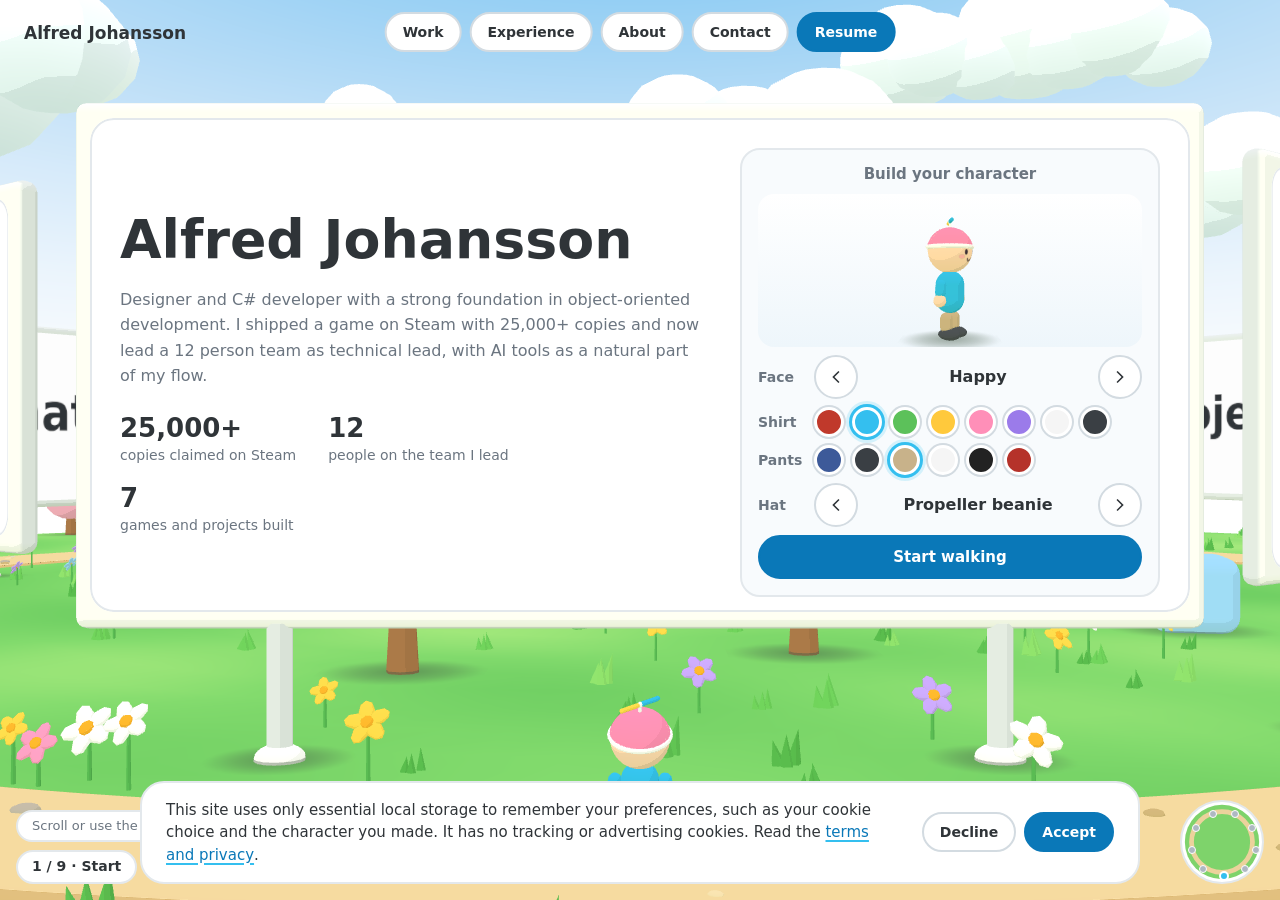
==== commit cdde19aa: "wow" ====
--- a/index.html
+++ b/index.html
@@ -5,14 +5,14 @@
     <meta name="viewport" content="width=device-width, initial-scale=1.0" />
     <meta http-equiv="Content-Security-Policy" content="default-src 'self'; script-src 'self'; style-src 'self' 'unsafe-inline' https://fonts.googleapis.com; font-src https://fonts.gstatic.com; img-src 'self'; connect-src 'self'; object-src 'none'; base-uri 'self'; form-action 'self'; upgrade-insecure-requests" />
     <meta name="referrer" content="strict-origin-when-cross-origin" />
-    <meta name="theme-color" content="#181818" />
+    <meta name="theme-color" content="#ffffff" />
     <title>Alfred Johansson | Designer &amp; Developer</title>
     <meta name="description" content="Alfred Johansson, designer and developer. C# and object-oriented development, shipped a game on Steam with 25,000+ copies, currently technical lead of a 12 person team." />
 
     <link rel="icon" href="assets/favicon.svg" type="image/svg+xml" />
     <link rel="preconnect" href="https://fonts.googleapis.com" />
     <link rel="preconnect" href="https://fonts.gstatic.com" crossorigin />
-    <link href="https://fonts.googleapis.com/css2?family=Bungee&family=Public+Sans:wght@400;500;600;700&display=swap"
+    <link href="https://fonts.googleapis.com/css2?family=M+PLUS+Rounded+1c:wght@400;500;700;800&display=swap"
           rel="stylesheet" />
 
     <link rel="stylesheet" href="css/style.css" />
@@ -113,14 +113,33 @@
             </div>
 
             <div class="creator" aria-labelledby="creator-title">
-                <p class="creator__title" id="creator-title">Build your stickman</p>
-                <div class="creator__preview" data-stickman-preview></div>
-                <div class="creator__controls">
-                    <button type="button" class="btn btn--secondary btn--sm" data-hat-prev aria-label="Previous hat">
+                <p class="creator__title" id="creator-title">Build your character</p>
+                <div class="creator__preview" data-character-preview></div>
+                <div class="creator__row">
+                    <span class="creator__label" id="face-label">Face</span>
+                    <button type="button" class="btn btn--secondary btn--sm btn--icon" data-face-prev aria-label="Previous face">
                         <svg class="icon" aria-hidden="true"><use href="#icon-arrow-left"></use></svg>
                     </button>
-                    <span class="creator__name" data-hat-name aria-live="polite">Cap</span>
-                    <button type="button" class="btn btn--secondary btn--sm" data-hat-next aria-label="Next hat">
+                    <span class="creator__name" data-face-name aria-live="polite" aria-labelledby="face-label">Happy</span>
+                    <button type="button" class="btn btn--secondary btn--sm btn--icon" data-face-next aria-label="Next face">
+                        <svg class="icon" aria-hidden="true"><use href="#icon-arrow-right"></use></svg>
+                    </button>
+                </div>
+                <div class="creator__row">
+                    <span class="creator__label" id="shirt-label">Shirt</span>
+                    <div class="swatches" role="group" aria-labelledby="shirt-label" data-shirts></div>
+                </div>
+                <div class="creator__row">
+                    <span class="creator__label" id="pants-label">Pants</span>
+                    <div class="swatches" role="group" aria-labelledby="pants-label" data-pants></div>
+                </div>
+                <div class="creator__row">
+                    <span class="creator__label" id="hat-label">Hat</span>
+                    <button type="button" class="btn btn--secondary btn--sm btn--icon" data-hat-prev aria-label="Previous hat">
+                        <svg class="icon" aria-hidden="true"><use href="#icon-arrow-left"></use></svg>
+                    </button>
+                    <span class="creator__name" data-hat-name aria-live="polite" aria-labelledby="hat-label">Propeller beanie</span>
+                    <button type="button" class="btn btn--secondary btn--sm btn--icon" data-hat-next aria-label="Next hat">
                         <svg class="icon" aria-hidden="true"><use href="#icon-arrow-right"></use></svg>
                     </button>
                 </div>
@@ -484,7 +503,7 @@
     <!-- Cookie notice -->
     <div id="cookie-banner" class="cookie-banner" role="dialog" aria-live="polite" aria-label="Cookie notice" hidden>
         <p class="cookie-banner__text">
-            This site uses only essential local storage to remember your preferences, such as your cookie choice and the hat you picked for the stickman. It has no tracking or advertising cookies. Read the <a href="terms.html">terms and privacy</a>.
+            This site uses only essential local storage to remember your preferences, such as your cookie choice and the character you made. It has no tracking or advertising cookies. Read the <a href="terms.html">terms and privacy</a>.
         </p>
         <div class="cookie-banner__actions">
             <button type="button" class="btn btn--secondary btn--sm" id="cookie-decline">Decline</button>
@@ -492,8 +511,9 @@
         </div>
     </div>
 
+    <div class="loader" aria-hidden="true"><span class="loader__flower"></span></div>
+
+    <script type="module" src="js/world3d/main.js"></script>
     <script src="js/script.js" defer></script>
-    <script src="js/character.js" defer></script>
-    <script src="js/world.js" defer></script>
 </body>
 </html>
--- a/css/style.css
+++ b/css/style.css
@@ -1,26 +1,22 @@
 /* ==========================================================================
-   Tokens
+   Tokens: bright, white, soft and round
    ========================================================================== */
 :root {
-    --bg: #181818;
-    --ground: #232323;
-    --ground-edge: #3a3a3a;
-    --board: #1f1f1f;
-    --board-line: #333333;
-    --surface: #2a2a2a;
-    --btn-2: #2a2a2a;
-    --btn-2-hover: #343434;
-    --btn-2-press: #3d3d3d;
-    --btn-2-line: #555555;
-    --text: #eeeeee;
-    --text-muted: #a8a8a8;
-    --accent: #c0392b;
-    --accent-hover: #a93226;
-    --accent-press: #922b21;
-    --focus: #f0b4ab;
-
-    --font: "Public Sans", system-ui, -apple-system, "Segoe UI", sans-serif;
-    --font-display: "Bungee", Impact, "Arial Black", sans-serif;
+    --bg: #f4f7fa;
+    --white: #ffffff;
+    --ink: #2f3438;
+    --muted: #6b7580;
+    --muted-on-bg: #5a646e;
+    --line: #e3e8ec;
+    --btn-line: #d3dbe1;
+    --sky: #34bfef;
+    --blue: #0a78b8;
+    --blue-hover: #08679d;
+    --blue-press: #075a8a;
+    --glow: rgba(52, 191, 239, 0.18);
+    --focus: #34bfef;
+
+    --font: "M PLUS Rounded 1c", "Hiragino Maru Gothic ProN", "Arial Rounded MT Bold", system-ui, -apple-system, "Segoe UI", sans-serif;
 
     --s-1: 4px;
     --s-2: 8px;
@@ -31,9 +27,10 @@
     --s-7: 48px;
     --s-8: 64px;
 
-    --radius: 4px;
+    --radius: 24px;
+    --radius-img: 14px;
     --nav-h: 64px;
-    --board-pad: 32px;
+    --board-pad: 28px;
 }
 
 /* ==========================================================================
@@ -54,7 +51,7 @@
 body {
     margin: 0;
     background: var(--bg);
-    color: var(--text);
+    color: var(--ink);
     font-family: var(--font);
     font-size: 1rem;
     line-height: 1.6;
@@ -100,8 +97,8 @@
 }
 
 :focus-visible {
-    outline: 2px solid var(--focus);
-    outline-offset: 3px;
+    outline: 3px solid var(--focus);
+    outline-offset: 2px;
 }
 
 :focus:not(:focus-visible) {
@@ -118,18 +115,17 @@
    ========================================================================== */
 h1,
 h2 {
-    font-family: var(--font-display);
-    font-weight: 400;
-    line-height: 1.05;
-    letter-spacing: 0.01em;
+    font-weight: 800;
+    line-height: 1.15;
+    letter-spacing: 0;
 }
 
 h1 {
-    font-size: clamp(2.25rem, 4.5vw, 3.75rem);
+    font-size: clamp(2.25rem, 4.2vw, 3.5rem);
 }
 
 h2 {
-    font-size: clamp(1.5rem, 2.6vw, 2.25rem);
+    font-size: clamp(1.5rem, 2.4vw, 2.125rem);
 }
 
 h3 {
@@ -154,11 +150,13 @@
 .legal-footer a,
 .cookie-banner a,
 .legal a {
+    color: var(--blue);
+    font-weight: 500;
     text-decoration: underline;
-    text-decoration-color: var(--accent);
-    text-decoration-thickness: 1px;
+    text-decoration-color: var(--sky);
+    text-decoration-thickness: 2px;
     text-underline-offset: 3px;
-    transition: text-decoration-thickness 0.15s;
+    transition: text-decoration-color 0.15s;
 }
 
 .text-link:hover,
@@ -166,15 +164,15 @@
 .legal-footer a:hover,
 .cookie-banner a:hover,
 .legal a:hover {
-    text-decoration-thickness: 2px;
+    text-decoration-color: var(--blue);
 }
 
 .text-link {
     display: inline-flex;
     align-items: center;
     gap: var(--s-2);
-    font-size: 0.875rem;
-    font-weight: 600;
+    font-size: 0.9375rem;
+    font-weight: 700;
 }
 
 .icon {
@@ -185,7 +183,7 @@
 }
 
 /* ==========================================================================
-   Buttons
+   Buttons: soft pills
    ========================================================================== */
 .btn {
     display: inline-flex;
@@ -193,54 +191,64 @@
     justify-content: center;
     gap: 8px;
     min-height: 44px;
-    padding: 0 20px;
-    border-radius: var(--radius);
-    border: 1px solid var(--accent);
-    font: 600 0.9375rem/1 var(--font);
+    padding: 0 22px;
+    border-radius: 999px;
+    border: 2px solid var(--btn-line);
+    background: var(--white);
+    color: var(--ink);
+    font: 700 0.9375rem/1 var(--font);
     text-decoration: none;
     white-space: nowrap;
     cursor: pointer;
-    transition: background-color 0.15s, border-color 0.15s, color 0.15s;
+    transition: background-color 0.15s, border-color 0.15s, color 0.15s, box-shadow 0.15s;
+}
+
+.btn--secondary:hover {
+    border-color: var(--sky);
+    box-shadow: 0 0 0 4px var(--glow);
+}
+
+.btn--secondary:active {
+    transform: translateY(1px);
 }
 
 .btn--primary {
-    background: var(--accent);
+    background: var(--blue);
+    border-color: var(--blue);
     color: #fff;
 }
 
 .btn--primary:hover {
-    background: var(--accent-hover);
-    border-color: var(--accent-hover);
+    background: var(--blue-hover);
+    border-color: var(--blue-hover);
+    box-shadow: 0 0 0 4px var(--glow);
 }
 
 .btn--primary:active {
-    background: var(--accent-press);
-    border-color: var(--accent-press);
+    background: var(--blue-press);
+    border-color: var(--blue-press);
     transform: translateY(1px);
 }
 
-.btn--secondary {
-    background: var(--btn-2);
-    border-color: var(--btn-2-line);
-    color: var(--text);
-}
-
-.btn--secondary:hover {
-    background: var(--btn-2-hover);
-}
-
-.btn--secondary:active {
-    background: var(--btn-2-press);
+.btn:focus-visible {
+    outline: 3px solid var(--focus);
+    outline-offset: 2px;
 }
 
 .btn--sm {
-    min-height: 36px;
-    padding: 0 14px;
+    min-height: 40px;
+    padding: 0 16px;
     font-size: 0.875rem;
 }
 
+.btn--icon {
+    width: 44px;
+    min-height: 44px;
+    padding: 0;
+}
+
 /* ==========================================================================
-   Navigation
+   Navigation (vertical page)
    ========================================================================== */
 .navbar {
     position: fixed;
@@ -249,8 +257,8 @@
     right: 0;
     z-index: 100;
     height: var(--nav-h);
-    background: var(--bg);
-    border-bottom: 1px solid var(--board-line);
+    background: var(--white);
+    border-bottom: 2px solid var(--line);
 }
 
 .navbar__inner {
@@ -262,24 +270,24 @@
 }
 
 .logo {
-    font-size: 1.0625rem;
-    font-weight: 700;
+    font-size: 1.125rem;
+    font-weight: 800;
     text-decoration: none;
 }
 
 .nav-links {
     display: flex;
     align-items: center;
-    gap: var(--s-6);
+    gap: var(--s-5);
 }
 
 .nav-links a:not(.btn) {
     position: relative;
     display: inline-block;
     padding: var(--s-2) 0;
-    color: var(--text-muted);
+    color: var(--muted);
     font-size: 0.9375rem;
-    font-weight: 500;
+    font-weight: 700;
     text-decoration: none;
     transition: color 0.15s;
 }
@@ -290,14 +298,15 @@
     left: 0;
     right: 0;
     bottom: 0;
-    height: 2px;
-    background: var(--accent);
+    height: 3px;
+    border-radius: 2px;
+    background: var(--sky);
     opacity: 0;
     transition: opacity 0.15s;
 }
 
 .nav-links a:not(.btn):hover {
-    color: var(--text);
+    color: var(--ink);
 }
 
 .nav-links a:not(.btn):hover::after {
@@ -320,13 +329,14 @@
     position: absolute;
     left: 11px;
     width: 22px;
-    height: 2px;
-    background: var(--text);
+    height: 3px;
+    border-radius: 2px;
+    background: var(--ink);
     transition: transform 0.2s, opacity 0.2s, top 0.2s;
 }
 
 .menu-toggle span:nth-child(1) {
-    top: 15px;
+    top: 14px;
 }
 
 .menu-toggle span:nth-child(2) {
@@ -334,7 +344,7 @@
 }
 
 .menu-toggle span:nth-child(3) {
-    top: 27px;
+    top: 28px;
 }
 
 .menu-toggle[aria-expanded="true"] span:nth-child(1) {
@@ -352,7 +362,7 @@
 }
 
 /* ==========================================================================
-   Boards (vertical document layout is the default)
+   Boards (the vertical document layout is the default)
    ========================================================================== */
 main {
     padding: calc(var(--nav-h) + var(--s-8)) var(--s-4) var(--s-8);
@@ -364,11 +374,11 @@
     max-width: 1120px;
     margin: 0 auto var(--s-8);
     padding: var(--board-pad);
-    background: var(--board);
-    border: 1px solid var(--board-line);
+    background: var(--white);
+    border: 2px solid var(--line);
     border-radius: var(--radius);
-    font-size: 0.9375rem;
-    line-height: 1.55;
+    font-size: 1rem;
+    line-height: 1.6;
 }
 
 .board:last-of-type {
@@ -376,7 +386,7 @@
 }
 
 .board__title {
-    font-size: clamp(1.5rem, 2.6vw, 2.25rem);
+    font-size: clamp(1.5rem, 2.4vw, 2.125rem);
 }
 
 .board__head {
@@ -388,23 +398,19 @@
 }
 
 .board__sub {
-    color: var(--text-muted);
-}
-
-.board__post {
-    display: none;
+    color: var(--muted);
 }
 
 .meta {
-    color: var(--text-muted);
+    color: var(--muted);
     font-size: 0.875rem;
 }
 
 .frame {
     aspect-ratio: 16 / 9;
     overflow: hidden;
-    background: var(--ground);
-    border-radius: var(--radius);
+    background: var(--bg);
+    border-radius: var(--radius-img);
 }
 
 .frame--title {
@@ -435,24 +441,24 @@
     width: 100%;
     aspect-ratio: 16 / 9;
     object-fit: cover;
-    background: var(--ground);
-    border-radius: var(--radius);
+    background: var(--bg);
+    border-radius: var(--radius-img);
 }
 
 .facts {
     display: grid;
     gap: var(--s-1);
-    font-size: 0.875rem;
+    font-size: 0.9375rem;
 }
 
 .facts div {
     display: grid;
-    grid-template-columns: 48px 1fr;
+    grid-template-columns: 52px 1fr;
     gap: var(--s-3);
 }
 
 .facts dt {
-    color: var(--text-muted);
+    color: var(--muted);
 }
 
 .role strong {
@@ -460,8 +466,8 @@
 }
 
 .dot-list {
-    color: var(--text-muted);
-    font-size: 0.875rem;
+    color: var(--muted);
+    font-size: 0.9375rem;
     line-height: 1.5;
 }
 
@@ -476,14 +482,14 @@
 /* Start board */
 .board--start {
     display: grid;
-    grid-template-columns: 1.5fr 1fr;
-    gap: var(--s-7);
+    grid-template-columns: 1.4fr 1fr;
+    gap: var(--s-6);
     align-items: center;
 }
 
 .lead {
     margin-top: var(--s-4);
-    color: var(--text-muted);
+    color: var(--muted);
 }
 
 .hero-facts {
@@ -499,13 +505,13 @@
 }
 
 .hero-facts dd {
-    font-size: 1.5rem;
-    font-weight: 700;
+    font-size: 1.625rem;
+    font-weight: 800;
     line-height: 1.2;
 }
 
 .hero-facts dt {
-    color: var(--text-muted);
+    color: var(--muted);
     font-size: 0.875rem;
 }
 
@@ -568,8 +574,8 @@
 
 .project-card p {
     flex: 1;
-    color: var(--text-muted);
-    font-size: 0.875rem;
+    color: var(--muted);
+    font-size: 0.9375rem;
     line-height: 1.5;
 }
 
@@ -580,16 +586,16 @@
 /* Experience billboard: two panels on one sign */
 .board--experience {
     padding: 0;
-    font-size: 0.875rem;
+    font-size: 0.9375rem;
     line-height: 1.5;
 }
 
 .exp-panel {
-    padding: 20px var(--board-pad);
+    padding: 15px var(--board-pad);
 }
 
 .exp-panel + .exp-panel {
-    border-top: 1px solid var(--board-line);
+    border-top: 2px solid var(--line);
 }
 
 .exp-panel--top .board__title {
@@ -621,18 +627,18 @@
 }
 
 .exp-meta {
-    color: var(--text-muted);
-    font-size: 0.8125rem;
+    color: var(--muted);
+    font-size: 0.875rem;
 }
 
 .exp-company {
-    color: var(--accent);
-    font-weight: 600;
+    color: var(--blue);
+    font-weight: 700;
 }
 
 .exp-tags {
-    color: var(--text-muted);
-    font-size: 0.8125rem;
+    color: var(--muted);
+    font-size: 0.875rem;
 }
 
 .exp-points {
@@ -649,10 +655,11 @@
     content: "";
     position: absolute;
     left: 0;
-    top: 0.6em;
-    width: 6px;
-    height: 6px;
-    background: var(--accent);
+    top: 0.62em;
+    width: 8px;
+    height: 8px;
+    border-radius: 50%;
+    background: var(--sky);
 }
 
 .exp-item .exp-points {
@@ -672,8 +679,8 @@
     max-width: 220px;
     aspect-ratio: 4 / 5;
     overflow: hidden;
-    border-radius: var(--radius);
-    background: var(--ground);
+    border-radius: var(--radius-img);
+    background: var(--bg);
 }
 
 .about-portrait img {
@@ -715,7 +722,7 @@
 }
 
 .strength p {
-    color: var(--text-muted);
+    color: var(--muted);
     font-size: 0.9375rem;
     line-height: 1.5;
 }
@@ -724,7 +731,7 @@
     display: grid;
     gap: var(--s-4);
     padding-left: var(--s-5);
-    border-left: 1px solid var(--board-line);
+    border-left: 2px solid var(--line);
 }
 
 .skill h3 {
@@ -744,7 +751,8 @@
     gap: var(--s-4);
     align-content: start;
     padding-left: var(--s-5);
-    border-left: 2px solid var(--accent);
+    border-left: 4px solid var(--sky);
+    border-radius: 2px;
 }
 
 .testimonial blockquote {
@@ -756,7 +764,7 @@
 .testimonial figcaption {
     display: grid;
     gap: 2px;
-    font-size: 0.875rem;
+    font-size: 0.9375rem;
 }
 
 .testimonial__name {
@@ -764,7 +772,7 @@
 }
 
 .testimonial__role {
-    color: var(--text-muted);
+    color: var(--muted);
 }
 
 /* Contact */
@@ -775,11 +783,12 @@
 }
 
 .contact-email {
-    font-size: clamp(1.25rem, 2.4vw, 1.875rem);
-    font-weight: 700;
+    color: var(--blue);
+    font-size: clamp(1.25rem, 2.2vw, 1.75rem);
+    font-weight: 800;
     text-decoration: underline;
-    text-decoration-color: var(--accent);
-    text-decoration-thickness: 2px;
+    text-decoration-color: var(--sky);
+    text-decoration-thickness: 3px;
     text-underline-offset: 6px;
     overflow-wrap: anywhere;
 }
@@ -791,246 +800,109 @@
 }
 
 .contact-location {
-    color: var(--text-muted);
-    font-size: 0.875rem;
+    color: var(--muted);
+    font-size: 0.9375rem;
 }
 
 .footer {
     width: 100%;
     margin-top: var(--s-3);
     padding-top: var(--s-4);
-    border-top: 1px solid var(--board-line);
-    color: var(--text-muted);
-    font-size: 0.875rem;
+    border-top: 2px solid var(--line);
+    color: var(--muted);
+    font-size: 0.9375rem;
 }
 
 /* ==========================================================================
-   Stickman and character creator
+   Character creator (start board)
    ========================================================================== */
-.sm {
+.creator {
+    display: grid;
+    justify-items: stretch;
+    gap: 8px;
+    padding: var(--s-3) var(--s-4) var(--s-4);
+    background: #f8fbfd;
+    border: 2px solid var(--line);
+    border-radius: 20px;
+}
+
+.creator__title {
+    color: var(--muted);
+    font-size: 0.9375rem;
+    font-weight: 700;
+    text-align: center;
+}
+
+.creator__preview {
+    width: 100%;
+    height: clamp(110px, 17vh, 214px);
+    border-radius: 16px;
+    background: linear-gradient(#ffffff, #eef6fb);
+    overflow: hidden;
+}
+
+.creator__canvas {
+    display: block;
+    width: 100%;
     height: 100%;
-    width: auto;
-    overflow: visible;
-    fill: none;
-    stroke: var(--text);
-    stroke-width: 3.5;
-    stroke-linecap: round;
-    stroke-linejoin: round;
-}
-
-.sm__leg,
-.sm__arm {
-    transform-box: view-box;
-    transition: transform 0.15s;
-}
-
-.sm__leg {
-    transform-origin: 30px 66px;
-}
-
-.sm__arm {
-    transform-origin: 30px 41px;
-}
-
-.sm__leg--l {
-    transform: rotate(12deg);
-}
-
-.sm__leg--r {
-    transform: rotate(-12deg);
-}
-
-.sm__arm--l {
-    transform: rotate(18deg);
-}
-
-.sm__arm--r {
-    transform: rotate(-18deg);
-}
-
-.sm__hat {
-    stroke: none;
-}
-
-.h-acc {
-    fill: var(--accent);
-}
-
-.h-txt {
-    fill: var(--text);
-}
-
-.h-mut {
-    fill: var(--text-muted);
-}
-
-.h-gold {
-    fill: #d9a441;
-}
-
-.h-cheese {
-    fill: #e8c07a;
-}
-
-.h-pep {
-    fill: #c0392b;
-}
-
-.creator {
-    display: grid;
-    justify-items: center;
-    gap: 10px;
-    padding: var(--s-3);
-    background: var(--bg);
-    border: 1px solid var(--board-line);
-    border-radius: var(--radius);
-}
-
-.creator__title {
-    color: var(--text-muted);
-    font-size: 0.875rem;
-    font-weight: 600;
-}
-
-.creator__preview {
-    display: flex;
-    align-items: flex-end;
-    justify-content: center;
-    width: 100%;
-    height: 196px;
-    padding-top: var(--s-3);
-    border-bottom: 2px solid var(--ground-edge);
-}
-
-.creator__preview .sm {
-    height: 180px;
-}
-
-.creator__controls {
+    cursor: grab;
+    touch-action: none;
+}
+
+.creator__row {
     display: flex;
     align-items: center;
-    gap: var(--s-3);
+    gap: var(--s-2);
+}
+
+.creator__label {
+    flex: none;
+    width: 48px;
+    color: var(--muted);
+    font-size: 0.875rem;
+    font-weight: 700;
 }
 
 .creator__name {
-    min-width: 120px;
+    flex: 1;
+    min-width: 0;
     text-align: center;
-    font-weight: 600;
-}
-
-html:not(.js) .creator {
+    font-weight: 700;
+}
+
+.swatches {
+    display: flex;
+    flex-wrap: wrap;
+    gap: 8px;
+}
+
+.swatch {
+    position: relative;
+    width: 30px;
+    height: 30px;
+    padding: 0;
+    border: 3px solid #fff;
+    border-radius: 50%;
+    background: var(--swatch);
+    box-shadow: 0 0 0 2px var(--btn-line);
+    cursor: pointer;
+    transition: box-shadow 0.15s;
+}
+
+.swatch:hover {
+    box-shadow: 0 0 0 2px var(--sky);
+}
+
+.swatch[aria-pressed="true"] {
+    box-shadow: 0 0 0 3px var(--sky), 0 0 0 6px var(--glow);
+}
+
+html:not(.world-mode) .creator {
     display: none;
 }
 
-.player {
-    position: fixed;
-    z-index: 5;
-    right: var(--s-4);
-    bottom: var(--s-4);
-    height: 48px;
-    width: 28.8px;
-    pointer-events: none;
-}
-
-.player__flip {
-    width: 100%;
-    height: 100%;
-}
-
-.player.is-flipped .player__flip {
-    transform: scaleX(-1);
-}
-
-.sm__body {
-    transform-box: view-box;
-}
-
-.is-walking .sm__body {
-    animation: bob 0.5s ease-in-out infinite;
-}
-
-.is-walking .sm__leg--l {
-    animation: leg-l 0.5s ease-in-out infinite alternate;
-}
-
-.is-walking .sm__leg--r {
-    animation: leg-r 0.5s ease-in-out infinite alternate;
-}
-
-.is-walking .sm__arm--l {
-    animation: arm-l 0.5s ease-in-out infinite alternate;
-}
-
-.is-walking .sm__arm--r {
-    animation: arm-r 0.5s ease-in-out infinite alternate;
-}
-
-@keyframes bob {
-    0%,
-    100% {
-        transform: translateY(3.9px);
-    }
-
-    50% {
-        transform: translateY(0);
-    }
-}
-
-@keyframes leg-l {
-    from {
-        transform: rotate(-28deg);
-    }
-
-    to {
-        transform: rotate(28deg);
-    }
-}
-
-@keyframes leg-r {
-    from {
-        transform: rotate(28deg);
-    }
-
-    to {
-        transform: rotate(-28deg);
-    }
-}
-
-@keyframes arm-l {
-    from {
-        transform: rotate(22deg);
-    }
-
-    to {
-        transform: rotate(-22deg);
-    }
-}
-
-@keyframes arm-r {
-    from {
-        transform: rotate(-22deg);
-    }
-
-    to {
-        transform: rotate(22deg);
-    }
-}
-
-.hat-prop {
-    transform-box: fill-box;
-    transform-origin: center;
-    animation: prop 0.35s linear infinite;
-}
-
-@keyframes prop {
-    0%,
-    100% {
-        transform: scaleX(1);
-    }
-
-    50% {
-        transform: scaleX(0.25);
-    }
+html:not(.world-mode) .board--start {
+    grid-template-columns: 1fr;
 }
 
 /* ==========================================================================
@@ -1040,11 +912,10 @@
     width: min(720px, 92vw);
     max-height: min(88vh, 780px);
     padding: var(--s-5);
-    background: var(--board);
-    color: var(--text);
-    border: 1px solid var(--board-line);
+    background: var(--white);
+    color: var(--ink);
+    border: 2px solid var(--line);
     border-radius: var(--radius);
-    box-shadow: 0 16px 48px #000000;
     overflow: auto;
 }
 
@@ -1054,12 +925,11 @@
 }
 
 .project-dialog::backdrop {
-    background: #000000;
-    opacity: 0.7;
+    background: rgba(47, 52, 56, 0.38);
 }
 
 .dialog__title {
-    font-size: 1.5rem;
+    font-size: 1.625rem;
 }
 
 .dialog__single img {
@@ -1067,8 +937,8 @@
     max-width: 360px;
     aspect-ratio: 16 / 9;
     object-fit: cover;
-    background: var(--ground);
-    border-radius: var(--radius);
+    background: var(--bg);
+    border-radius: var(--radius-img);
 }
 
 .dialog__actions {
@@ -1097,9 +967,8 @@
     gap: var(--s-3);
     padding: var(--s-5) 0 0;
     border: 0;
-    border-top: 1px solid var(--board-line);
+    border-top: 2px solid var(--line);
     border-radius: 0;
-    box-shadow: none;
 }
 
 html:not(.js) .project-card .btn,
@@ -1121,14 +990,14 @@
     gap: var(--s-5);
     width: min(1000px, calc(100% - 32px));
     margin: 0 auto;
-    padding: var(--s-4);
-    background: var(--board);
-    border: 1px solid var(--btn-2-line);
+    padding: var(--s-4) var(--s-5);
+    background: var(--white);
+    border: 2px solid var(--line);
     border-radius: var(--radius);
 }
 
 .cookie-banner__text {
-    font-size: 0.875rem;
+    font-size: 0.9375rem;
     line-height: 1.5;
 }
 
@@ -1149,8 +1018,8 @@
     max-width: 760px;
     margin: 0 auto;
     padding: var(--board-pad);
-    background: var(--board);
-    border: 1px solid var(--board-line);
+    background: var(--white);
+    border: 2px solid var(--line);
     border-radius: var(--radius);
 }
 
@@ -1173,26 +1042,71 @@
 }
 
 .legal-updated {
-    color: var(--text-muted);
-    font-size: 0.875rem;
+    color: var(--muted);
+    font-size: 0.9375rem;
 }
 
 .legal-footer {
     max-width: 760px;
     margin: 0 auto;
     padding: 0 var(--board-pad) var(--s-8);
-    color: var(--text-muted);
-    font-size: 0.875rem;
+    color: var(--muted-on-bg);
+    font-size: 0.9375rem;
 }
 
 /* ==========================================================================
-   World mode (JS sets html.world-mode on wide screens): a 3D ring of boards
+   Loading screen: white, a small spinning flower (CSS only)
+   ========================================================================== */
+.loader {
+    display: none;
+    position: fixed;
+    inset: 0;
+    z-index: 1000;
+    place-items: center;
+    background: #ffffff;
+    visibility: visible;
+    transition: opacity 0.5s ease;
+}
+
+html.world-loading .loader {
+    display: grid;
+}
+
+html.world-ready .loader {
+    opacity: 0;
+    pointer-events: none;
+}
+
+.loader__flower {
+    width: 18px;
+    height: 18px;
+    border-radius: 50%;
+    background: #ffd84d;
+    box-shadow:
+        0 -21px 0 -1px #ff9ec7,
+        20px -6px 0 -1px #ff9ec7,
+        12px 17px 0 -1px #ff9ec7,
+        -12px 17px 0 -1px #ff9ec7,
+        -20px -6px 0 -1px #ff9ec7;
+    animation: loader-spin 1.6s linear infinite;
+}
+
+@keyframes loader-spin {
+    to {
+        transform: rotate(360deg);
+    }
+}
+
+/* ==========================================================================
+   World mode: JS sets html.world-mode. A CSS3D layer (the real boards) sits under a
+   WebGL canvas; the boards show through holes the WebGL scene cuts.
    ========================================================================== */
 html.world-mode,
 html.world-mode body {
     height: 100%;
     overflow: hidden;
     overscroll-behavior: none;
+    background: #ffffff;
 }
 
 html.world-mode main {
@@ -1202,94 +1116,46 @@
     padding: 0;
     overflow: hidden;
     overflow: clip;
-    background: var(--bg);
+    background: #ffffff;
     touch-action: none;
-    perspective-origin: 50% 50%;
-}
-
-.scene {
+}
+
+.stage,
+.stage__css {
+    position: absolute;
+    inset: 0;
+    overflow: hidden;
+}
+
+.stage__gl {
     position: absolute;
     left: 0;
     top: 0;
-    width: 0;
-    height: 0;
-    transform-origin: 0 0;
-    transform-style: preserve-3d;
-    will-change: transform;
-}
-
-.ground {
-    position: absolute;
-    box-sizing: border-box;
-    border: 1px solid var(--ground-edge);
-    border-radius: 50%;
-    background: var(--ground);
-    transform: rotateX(90deg);
+    width: 100%;
+    height: 100%;
+    display: block;
     pointer-events: none;
 }
 
-.ground__path {
-    position: absolute;
-    box-sizing: border-box;
-    border: 1px solid var(--board-line);
-    border-radius: 50%;
-}
-
-.slot,
-.rig {
+.measure {
     position: absolute;
     left: 0;
     top: 0;
-    width: 0;
-    height: 0;
-    transform-style: preserve-3d;
-}
-
-html.world-mode .board,
-.board-back {
+    visibility: hidden;
+    pointer-events: none;
+}
+
+html.world-mode .board {
     position: absolute;
-    left: calc(var(--board-w) / -2);
-    bottom: 0;
+    left: 0;
+    top: 0;
     width: var(--board-w);
     max-width: none;
     margin: 0;
     backface-visibility: hidden;
 }
 
-html.world-mode .board {
-    transform-origin: 50% 100%;
-}
-
-.board-back {
-    display: grid;
-    place-items: center;
-    background: var(--board);
-    border: 1px solid var(--board-line);
-    border-radius: var(--radius);
-    transform: rotateY(180deg);
-    pointer-events: none;
-}
-
-.board-back__title {
-    padding: var(--s-5);
-    color: var(--text);
-    font-family: var(--font-display);
-    font-size: clamp(2rem, 4.4vw, 3.5rem);
-    line-height: 1.05;
-    letter-spacing: 0.01em;
-    text-align: center;
-}
-
-html.world-mode .board__post {
-    display: block;
-    position: absolute;
-    top: 100%;
-    width: 8px;
-    margin-left: -4px;
-    background: var(--board-line);
-}
-
-/* Sky nav: wordmark top left, the page links as a row of buttons at the top. */
+/* Sky nav: wordmark top left, the page links as a row of pills floating over the void. */
 html.world-mode .navbar {
     background: none;
     border-bottom: 0;
@@ -1310,12 +1176,12 @@
     position: absolute;
     top: 20px;
     left: var(--s-5);
-    font-size: 0.9375rem;
+    font-size: 1.0625rem;
 }
 
 html.world-mode .nav {
     position: fixed;
-    top: 14px;
+    top: 12px;
     left: 50%;
     transform: translateX(-50%);
 }
@@ -1324,9 +1190,13 @@
     gap: var(--s-2);
 }
 
-html.world-mode .nav-links .btn[aria-current="true"] {
-    border-color: var(--accent);
-    color: var(--accent);
+html.world-mode .nav-links .btn {
+    min-height: 40px;
+}
+
+html.world-mode .nav-links .btn--secondary[aria-current="true"] {
+    border-color: var(--sky);
+    box-shadow: 0 0 0 4px var(--glow);
 }
 
 .hud {
@@ -1335,24 +1205,31 @@
     bottom: var(--s-4);
     z-index: 20;
     display: grid;
-    gap: 2px;
-    color: var(--text-muted);
+    justify-items: start;
+    gap: 8px;
+    pointer-events: none;
+}
+
+.hud__count,
+.hud__hint {
+    padding: 5px 14px;
+    background: var(--white);
+    border: 2px solid var(--line);
+    border-radius: 999px;
+    color: var(--ink);
     font-size: 0.875rem;
+    font-weight: 700;
     line-height: 1.4;
-    pointer-events: none;
-}
-
-.hud__count {
-    color: var(--text);
-    font-weight: 600;
 }
 
 .hud__hint {
-    transition: opacity 0.4s;
+    color: var(--muted);
+    font-weight: 500;
+    font-size: 0.8125rem;
 }
 
 .hud__hint.is-gone {
-    opacity: 0;
+    display: none;
 }
 
 .minimap {
@@ -1360,10 +1237,10 @@
     right: var(--s-4);
     bottom: var(--s-4);
     z-index: 20;
-    width: 86px;
-    height: 86px;
-    background: var(--bg);
-    border: 1px solid var(--board-line);
+    width: 84px;
+    height: 84px;
+    background: var(--white);
+    border: 2px solid var(--line);
     border-radius: 50%;
 }
 
@@ -1375,10 +1252,14 @@
     height: 100%;
 }
 
-.minimap circle {
-    fill: var(--ground);
-    stroke: var(--ground-edge);
-    stroke-width: 1.5;
+.minimap__island {
+    fill: #7ed36b;
+}
+
+.minimap__sand {
+    fill: none;
+    stroke: #ecd29c;
+    stroke-width: 5;
 }
 
 .minimap__dot {
@@ -1389,39 +1270,33 @@
     padding: 0;
     background: none;
     border: 0;
+    border-radius: 50%;
     cursor: pointer;
 }
 
 .minimap__dot::before {
     content: "";
     position: absolute;
-    inset: 5px;
+    inset: 4px;
     border-radius: 50%;
-    background: var(--text-muted);
+    background: #aeb8c2;
+    border: 1.5px solid #fff;
 }
 
 .minimap__dot:hover::before,
 .minimap__dot.is-current::before {
-    background: var(--text);
+    background: #5b6670;
 }
 
 .minimap__me {
     position: absolute;
-    width: 8px;
-    height: 8px;
-    margin: -4px 0 0 -4px;
+    width: 10px;
+    height: 10px;
+    margin: -5px 0 0 -5px;
     border-radius: 50%;
-    background: var(--accent);
+    background: var(--sky);
+    border: 2px solid #fff;
     pointer-events: none;
-}
-
-html.world-mode .player {
-    left: 50%;
-    right: auto;
-    bottom: 110px;
-    height: 72px;
-    width: 43.2px;
-    margin-left: -21.6px;
 }
 
 /* ==========================================================================
@@ -1452,7 +1327,7 @@
 
 html.world-compact .nav {
     position: fixed;
-    top: 14px;
+    top: 10px;
     left: 0;
     right: 0;
     display: flex;
@@ -1477,7 +1352,7 @@
 }
 
 html.world-compact .nav-links.nav-links--tight .btn {
-    padding: 0 8px;
+    padding: 0 9px;
     font-size: 0.75rem;
 }
 
@@ -1486,7 +1361,7 @@
 }
 
 html.world-compact .nav-links.nav-links--tighter .btn {
-    padding: 0 6px;
+    padding: 0 7px;
     font-size: 0.75rem;
     font-weight: 500;
 }
@@ -1499,9 +1374,9 @@
 
 html.world-compact .nav-links .btn {
     width: auto;
-    height: 32px;
-    min-height: 32px;
-    padding: 0 10px;
+    height: 34px;
+    min-height: 34px;
+    padding: 0 12px;
     font-size: 0.8125rem;
 }
 
@@ -1518,7 +1393,7 @@
     -webkit-overflow-scrolling: touch;
     touch-action: pan-y;
     scrollbar-width: thin;
-    scrollbar-color: var(--board-line) transparent;
+    scrollbar-color: var(--btn-line) transparent;
     font-size: 0.9375rem;
     line-height: 1.5;
 }
@@ -1528,17 +1403,8 @@
     outline: none;
 }
 
-html.world-compact .board-back {
-    height: var(--board-h);
-}
-
-html.world-compact .board-back__title {
-    padding: var(--s-4);
-    font-size: calc(var(--board-w) * 0.14);
-}
-
 html.world-compact .board h1 {
-    font-size: 2rem;
+    font-size: 1.875rem;
 }
 
 html.world-compact .board h2,
@@ -1604,16 +1470,16 @@
 
 html.world-compact .creator {
     gap: 6px;
-    padding: var(--s-2) var(--s-3);
+    padding: var(--s-2) var(--s-3) var(--s-3);
 }
 
 html.world-compact .creator__preview {
-    height: 110px;
-    padding-top: 6px;
-}
-
-html.world-compact .creator__preview .sm {
-    height: 100px;
+    height: 170px;
+}
+
+html.world-compact .swatch {
+    width: 32px;
+    height: 32px;
 }
 
 html.world-compact .frame--title {
@@ -1689,13 +1555,16 @@
 }
 
 html.world-compact .about-portrait {
-    max-width: 160px;
+    width: 144px;
+    max-width: 144px;
+    height: 180px;
+    aspect-ratio: auto;
 }
 
 html.world-compact .skills {
     padding: var(--s-4) 0 0;
     border-left: 0;
-    border-top: 1px solid var(--board-line);
+    border-top: 2px solid var(--line);
 }
 
 html.world-compact .testimonial-grid {
@@ -1727,41 +1596,23 @@
 }
 
 html.world-compact .contact-email {
-    font-size: 1.25rem;
-}
-
-html.world-compact .board__post {
-    display: none;
-}
-
-/* Posts of a compact board live on the rig so the scrolling board does not clip them. */
-html.world-mode .rig > .board__post {
-    display: block;
-    position: absolute;
-    top: 0;
-    width: 8px;
-    margin-left: -4px;
-    background: var(--board-line);
-}
-
+    font-size: 1.125rem;
+}
+
+/* The "More" chip: a small white pill with a down chevron, a CSS3D object over the panel. */
 html.world-compact .board-more {
-    position: absolute;
-    left: 50%;
-    bottom: 12px;
-    z-index: 2;
     display: inline-flex;
     align-items: center;
     gap: 6px;
     height: 32px;
     padding: 0 14px;
-    background: var(--surface);
-    color: var(--text);
-    border: 1px solid var(--btn-2-line);
-    border-radius: 16px;
-    font: 600 0.8125rem/1 var(--font);
+    background: var(--white);
+    color: var(--ink);
+    border: 2px solid var(--btn-line);
+    border-radius: 999px;
+    font: 700 0.8125rem/1 var(--font);
     cursor: pointer;
     backface-visibility: hidden;
-    transform: translateX(-50%) translateZ(2px);
 }
 
 html.world-compact .board-more[hidden] {
@@ -1780,23 +1631,20 @@
 
 html.world-compact .hud {
     left: var(--s-3);
-    bottom: 12px;
+    bottom: 10px;
+}
+
+html.world-compact .hud__count,
+html.world-compact .hud__hint {
+    padding: 3px 10px;
     font-size: 0.75rem;
 }
 
 html.world-compact .minimap {
     right: var(--s-3);
-    bottom: 6px;
+    bottom: 8px;
     width: 56px;
     height: 56px;
-}
-
-html.world-compact .player {
-    left: 50%;
-    right: auto;
-    height: 52px;
-    width: 31.2px;
-    margin-left: -15.6px;
 }
 
 html.world-compact .project-dialog {
@@ -1808,10 +1656,9 @@
     max-height: none;
     margin: 0;
     padding: 64px var(--board-pad) var(--s-6);
-    background: var(--board);
+    background: var(--white);
     border: 0;
     border-radius: 0;
-    box-shadow: none;
     overflow-y: auto;
     overscroll-behavior: contain;
     align-content: start;
@@ -1828,10 +1675,10 @@
     width: 44px;
     height: 44px;
     padding: 0;
-    background: var(--surface);
-    color: var(--text);
-    border: 1px solid var(--btn-2-line);
-    border-radius: var(--radius);
+    background: var(--white);
+    color: var(--ink);
+    border: 2px solid var(--btn-line);
+    border-radius: 50%;
     font: 400 1.75rem/1 var(--font);
     cursor: pointer;
 }
@@ -1872,8 +1719,8 @@
         top: var(--nav-h);
         left: 0;
         right: 0;
-        background: var(--board);
-        border-bottom: 1px solid var(--board-line);
+        background: var(--white);
+        border-bottom: 2px solid var(--line);
         visibility: hidden;
         opacity: 0;
         transform: translateY(-8px);
@@ -1894,7 +1741,7 @@
     }
 
     .nav-links li {
-        border-top: 1px solid var(--board-line);
+        border-top: 2px solid var(--line);
     }
 
     .nav-links li:first-child {
@@ -1967,6 +1814,8 @@
 
     .board {
         margin-bottom: var(--s-8);
+        font-size: 0.9375rem;
+        line-height: 1.5;
     }
 
     .strengths {
@@ -1998,14 +1847,6 @@
         scroll-behavior: auto;
     }
 
-    .player {
-        display: none;
-    }
-
-    .hat-prop {
-        animation: none;
-    }
-
     *,
     *::before,
     *::after {
@@ -2014,7 +1855,7 @@
 }
 
 /* ==========================================================================
-   No flash of the vertical page before world mode is built
+   No flash of the vertical page before the world is built
    ========================================================================== */
 @media (prefers-reduced-motion: no-preference) {
     html:not(.js) body {
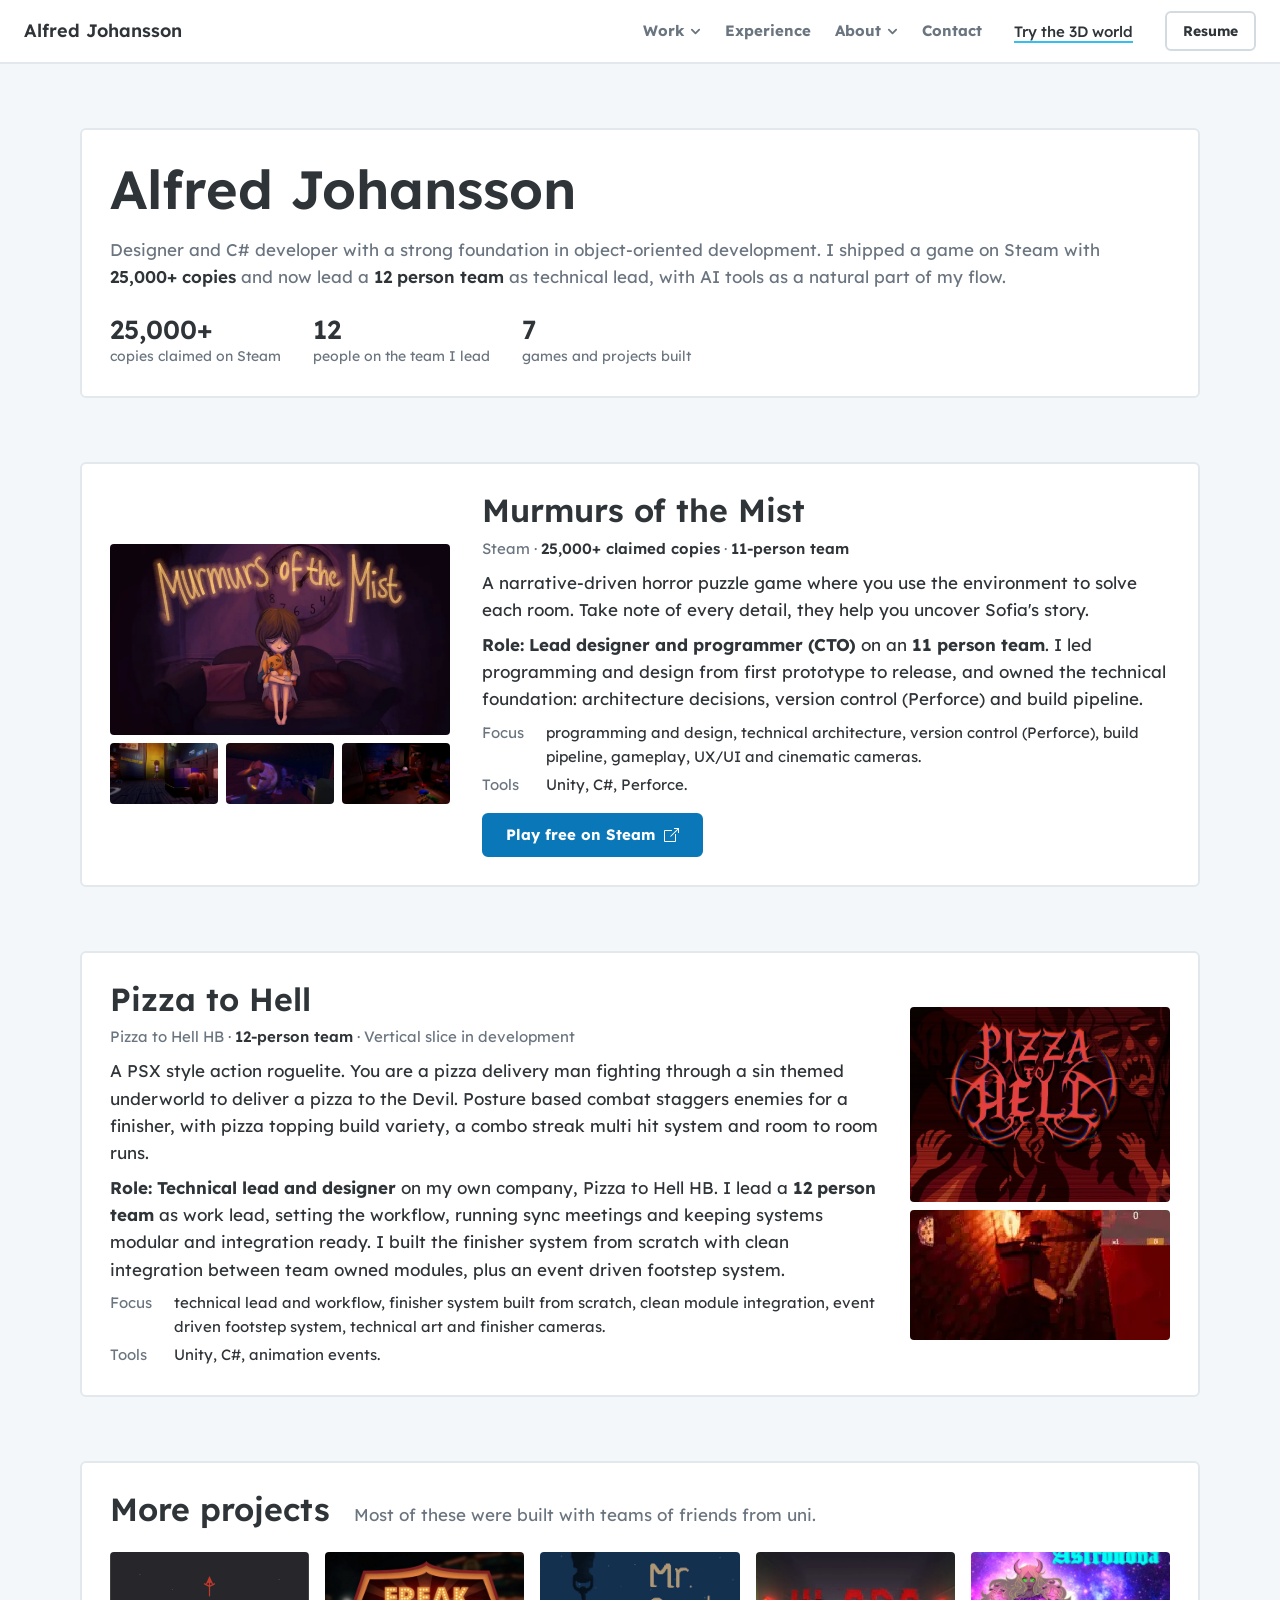
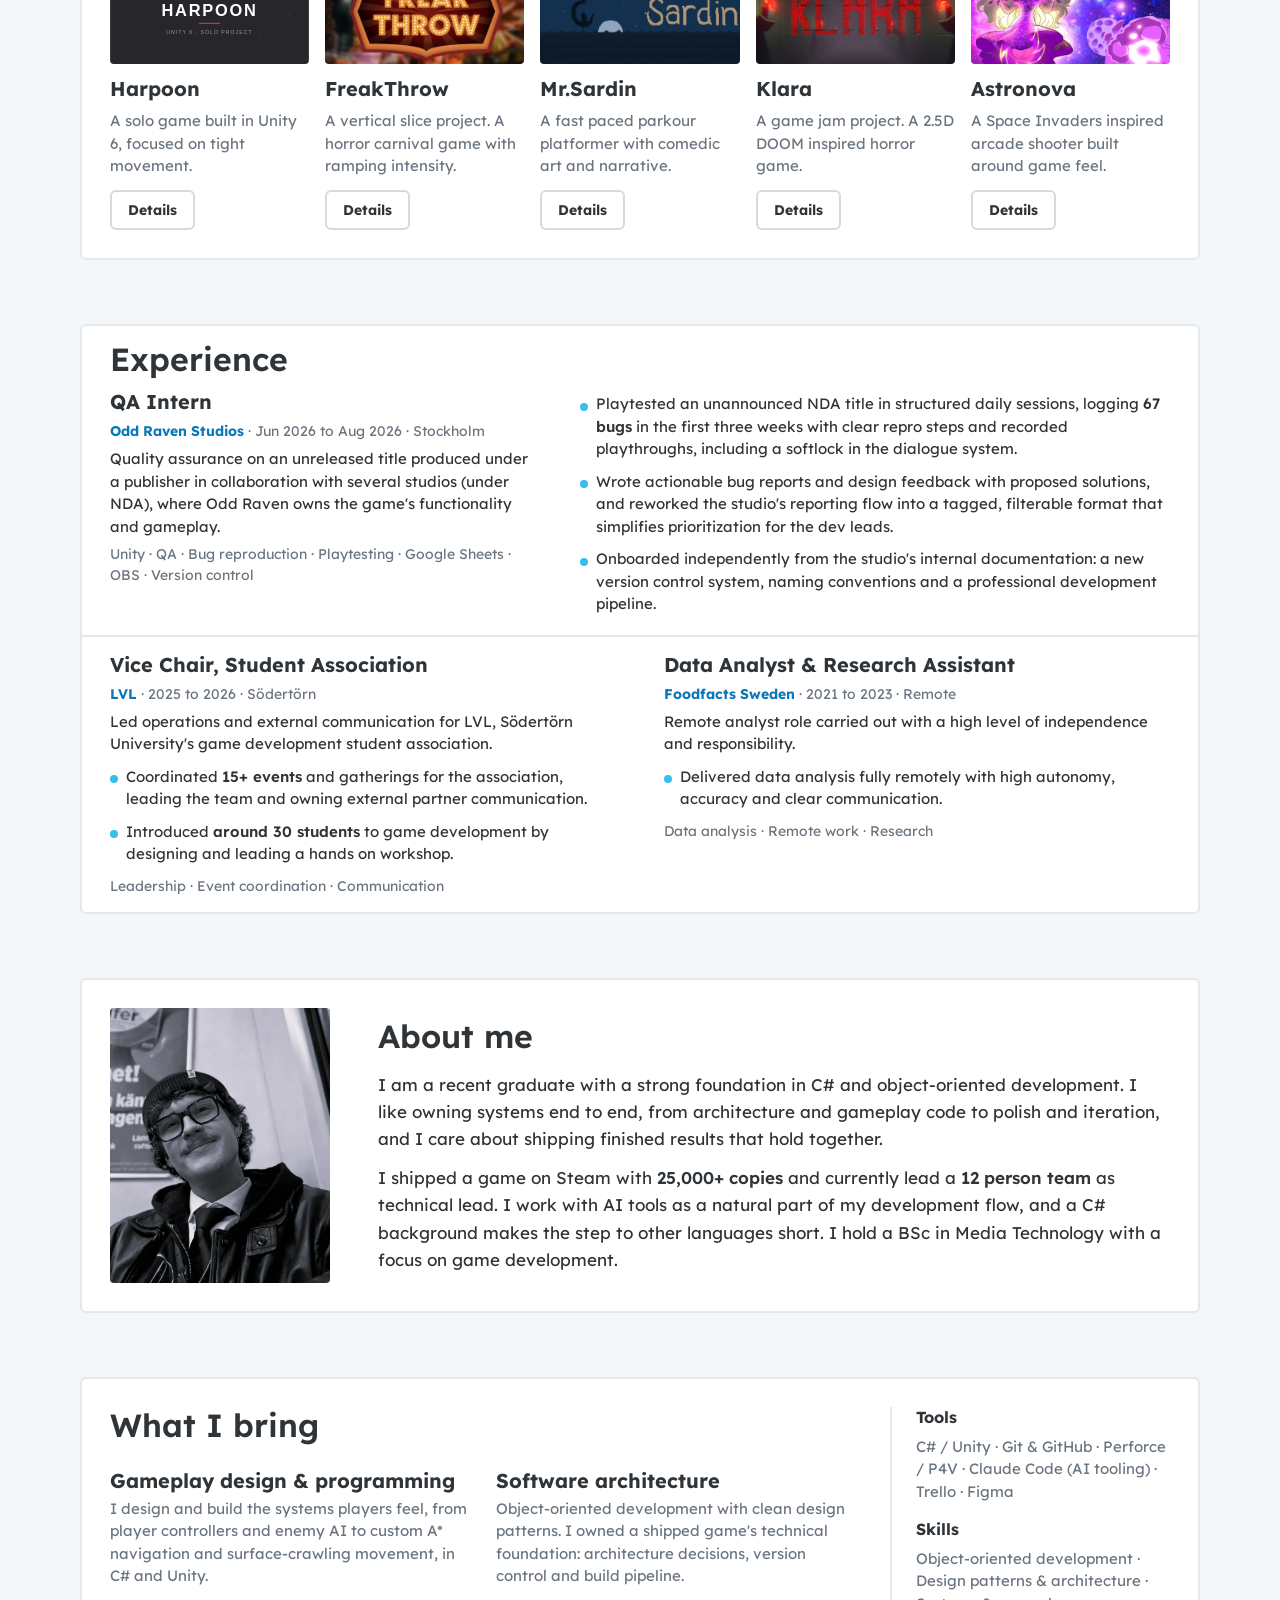
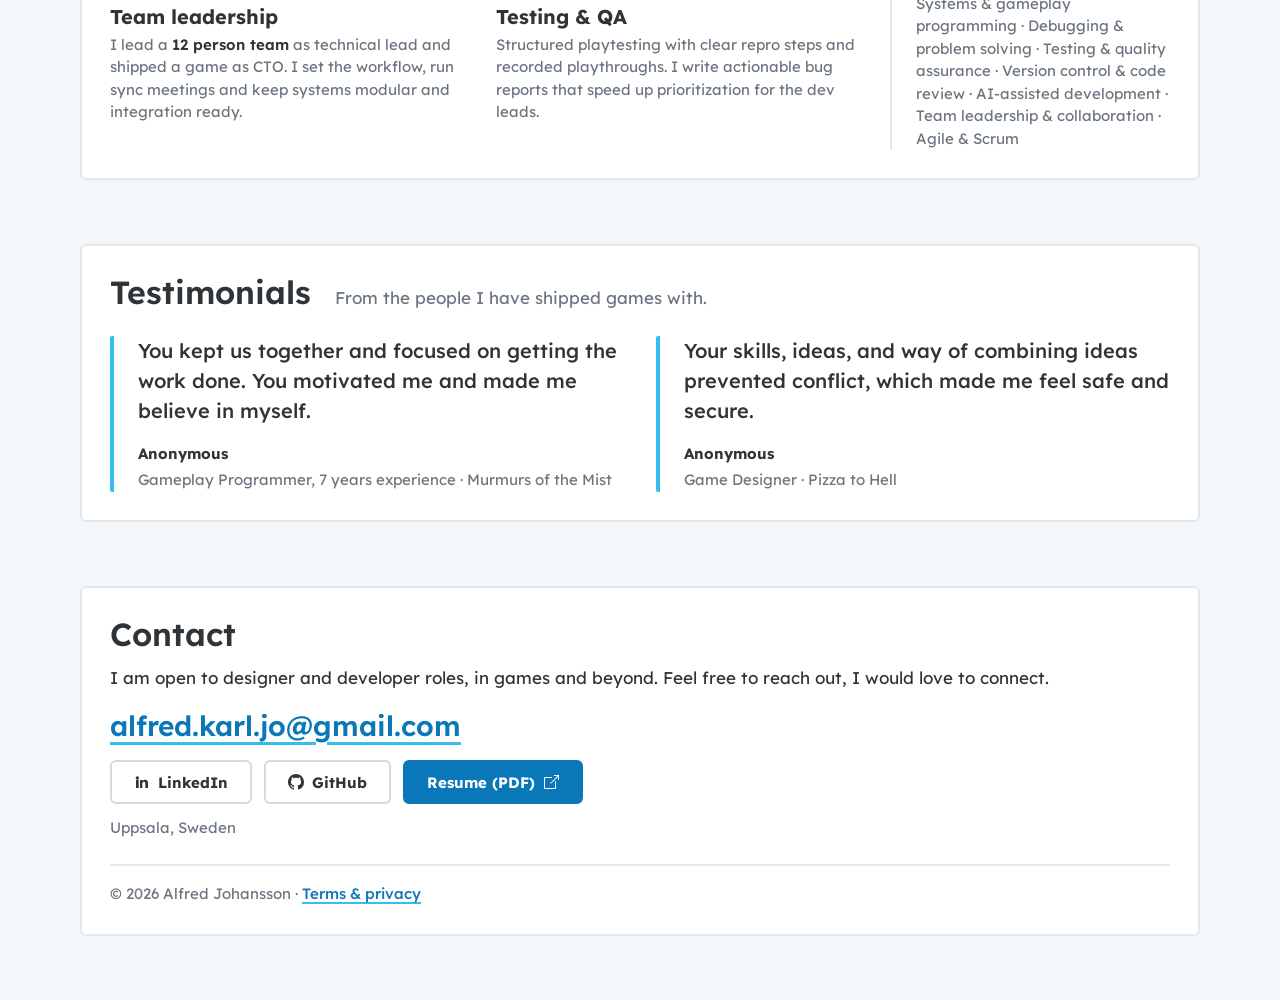
==== commit 37dec607: "fixes" ====
--- a/index.html
+++ b/index.html
@@ -3,17 +3,13 @@
 <head>
     <meta charset="UTF-8" />
     <meta name="viewport" content="width=device-width, initial-scale=1.0" />
-    <meta http-equiv="Content-Security-Policy" content="default-src 'self'; script-src 'self'; style-src 'self' 'unsafe-inline' https://fonts.googleapis.com; font-src https://fonts.gstatic.com; img-src 'self'; connect-src 'self'; object-src 'none'; base-uri 'self'; form-action 'self'; upgrade-insecure-requests" />
+    <meta http-equiv="Content-Security-Policy" content="default-src 'self'; script-src 'self'; style-src 'self' 'unsafe-inline'; font-src 'self'; img-src 'self'; connect-src 'self'; object-src 'none'; base-uri 'self'; form-action 'self'; upgrade-insecure-requests" />
     <meta name="referrer" content="strict-origin-when-cross-origin" />
     <meta name="theme-color" content="#ffffff" />
     <title>Alfred Johansson | Designer &amp; Developer</title>
     <meta name="description" content="Alfred Johansson, designer and developer. C# and object-oriented development, shipped a game on Steam with 25,000+ copies, currently technical lead of a 12 person team." />
 
     <link rel="icon" href="assets/favicon.svg" type="image/svg+xml" />
-    <link rel="preconnect" href="https://fonts.googleapis.com" />
-    <link rel="preconnect" href="https://fonts.gstatic.com" crossorigin />
-    <link href="https://fonts.googleapis.com/css2?family=M+PLUS+Rounded+1c:wght@400;500;700;800&display=swap"
-          rel="stylesheet" />
 
     <link rel="stylesheet" href="css/style.css" />
     <noscript><style>html:not(.js) body { visibility: visible; }</style></noscript>
@@ -80,10 +76,28 @@
 
             <nav class="nav" id="nav-links" aria-label="Primary navigation">
                 <ul class="nav-links">
-                    <li><a href="#murmurs">Work</a></li>
-                    <li><a href="#experience">Experience</a></li>
-                    <li><a href="#about">About</a></li>
-                    <li><a href="#contact">Contact</a></li>
+                    <li class="has-menu">
+                        <button type="button" class="menu-btn" data-nav="murmurs" aria-expanded="false" aria-controls="menu-work" aria-haspopup="true">Work <svg class="menu-btn__chev" viewBox="0 0 12 12" aria-hidden="true"><path d="M2 4l4 4 4-4" /></svg></button>
+                        <ul class="submenu" id="menu-work" hidden>
+                            <li><a href="#murmurs">Murmurs of the Mist</a></li>
+                            <li><a href="#pizza-to-hell">Pizza to Hell</a></li>
+                            <li><a href="#projects" data-open-dialog="dialog-harpoon">Harpoon</a></li>
+                            <li><a href="#projects" data-open-dialog="dialog-freakthrow">FreakThrow</a></li>
+                            <li><a href="#projects" data-open-dialog="dialog-mr-sardin">Mr.Sardin</a></li>
+                            <li><a href="#projects" data-open-dialog="dialog-klara">Klara</a></li>
+                            <li><a href="#projects" data-open-dialog="dialog-astronova">Astronova</a></li>
+                        </ul>
+                    </li>
+                    <li><a href="#experience" data-nav="experience">Experience</a></li>
+                    <li class="has-menu">
+                        <button type="button" class="menu-btn" data-nav="about" aria-expanded="false" aria-controls="menu-about" aria-haspopup="true">About <svg class="menu-btn__chev" viewBox="0 0 12 12" aria-hidden="true"><path d="M2 4l4 4 4-4" /></svg></button>
+                        <ul class="submenu" id="menu-about" hidden>
+                            <li><a href="#about">About me</a></li>
+                            <li><a href="#strengths">What I bring</a></li>
+                            <li><a href="#testimonials">Testimonials</a></li>
+                        </ul>
+                    </li>
+                    <li><a href="#contact" data-nav="contact">Contact</a></li>
                     <li><a class="btn btn--secondary btn--sm" href="assets/Resume.pdf" target="_blank" rel="noopener noreferrer">Resume</a></li>
                 </ul>
             </nav>
@@ -94,7 +108,7 @@
         <section id="start" class="board board--start" data-stop data-title="Start">
             <div class="start__intro">
                 <h1>Alfred Johansson</h1>
-                <p class="lead">Designer and C# developer with a strong foundation in object-oriented development. I shipped a game on Steam with 25,000+ copies and now lead a 12 person team as technical lead, with AI tools as a natural part of my flow.</p>
+                <p class="lead">Designer and C# developer with a strong foundation in object-oriented development. I shipped a game on Steam with <strong>25,000+ copies</strong> and now lead a <strong>12 person team</strong> as technical lead, with AI tools as a natural part of my flow.</p>
 
                 <dl class="hero-facts">
                     <div class="hero-facts__item">
@@ -110,6 +124,7 @@
                         <dd>7</dd>
                     </div>
                 </dl>
+                <p class="start-simple">Prefer a normal page? <button type="button" class="link-btn" data-simple-version>Simple version</button></p>
             </div>
 
             <div class="creator" aria-labelledby="creator-title">
@@ -150,19 +165,19 @@
         <section id="murmurs" class="board board--feature" data-stop data-title="Murmurs of the Mist">
             <div class="feature__media">
                 <div class="frame">
-                    <img src="assets/images/web/murmurs-main.jpg" alt="Murmurs of the Mist, key art" width="1232" height="706" decoding="async" />
+                    <picture><source type="image/webp" srcset="assets/images/web/murmurs-main.webp" /><img src="assets/images/web/murmurs-main.jpg" alt="Murmurs of the Mist, key art" width="1232" height="706" decoding="async" /></picture>
                 </div>
                 <div class="shots">
-                    <img src="assets/images/web/murmurs-pushbox.jpg" alt="Murmurs of the Mist, pushing a box in a close-up room" width="960" height="540" decoding="async" />
-                    <img src="assets/images/web/murmurs-chase.jpg" alt="Murmurs of the Mist, a chase through the corridors" width="960" height="540" decoding="async" />
-                    <img src="assets/images/web/murmurs-classroom.jpg" alt="Murmurs of the Mist, the classroom" width="960" height="540" decoding="async" />
+                    <picture><source type="image/webp" srcset="assets/images/web/murmurs-pushbox.webp" /><img src="assets/images/web/murmurs-pushbox.jpg" alt="Murmurs of the Mist, pushing a box in a close-up room" width="960" height="540" decoding="async" /></picture>
+                    <picture><source type="image/webp" srcset="assets/images/web/murmurs-chase.webp" /><img src="assets/images/web/murmurs-chase.jpg" alt="Murmurs of the Mist, a chase through the corridors" width="960" height="540" decoding="async" /></picture>
+                    <picture><source type="image/webp" srcset="assets/images/web/murmurs-classroom.webp" /><img src="assets/images/web/murmurs-classroom.jpg" alt="Murmurs of the Mist, the classroom" width="960" height="540" decoding="async" /></picture>
                 </div>
             </div>
             <div class="feature__body">
                 <h2 class="board__title">Murmurs of the Mist</h2>
-                <p class="meta">Steam · 25,000+ claimed copies · 11-person team</p>
+                <p class="meta">Steam · <strong>25,000+ claimed copies</strong> · <strong>11-person team</strong></p>
                 <p>A narrative-driven horror puzzle game where you use the environment to solve each room. Take note of every detail, they help you uncover Sofia's story.</p>
-                <p class="role"><strong>Role:</strong> Lead designer and programmer (CTO) on an 11 person team. I led programming and design from first prototype to release, and owned the technical foundation: architecture decisions, version control (Perforce) and build pipeline.</p>
+                <p class="role"><strong>Role:</strong> <strong>Lead designer and programmer (CTO)</strong> on an <strong>11 person team</strong>. I led programming and design from first prototype to release, and owned the technical foundation: architecture decisions, version control (Perforce) and build pipeline.</p>
                 <dl class="facts">
                     <div><dt>Focus</dt><dd>programming and design, technical architecture, version control (Perforce), build pipeline, gameplay, UX/UI and cinematic cameras.</dd></div>
                     <div><dt>Tools</dt><dd>Unity, C#, Perforce.</dd></div>
@@ -179,17 +194,17 @@
         <section id="pizza-to-hell" class="board board--feature board--mirrored" data-stop data-title="Pizza to Hell">
             <div class="feature__media feature__media--pair">
                 <div class="frame frame--title">
-                    <img src="assets/images/web/pizza-to-hell-title.jpg" alt="Pizza to Hell, title art" width="806" height="602" loading="lazy" decoding="async" />
+                    <picture><source type="image/webp" srcset="assets/images/web/pizza-to-hell-title.webp" /><img src="assets/images/web/pizza-to-hell-title.jpg" alt="Pizza to Hell, title art" width="806" height="602" loading="lazy" decoding="async" /></picture>
                 </div>
                 <div class="frame frame--gif">
-                    <img class="pixel" src="assets/images/web/pizza-to-hell-gameplay.gif" alt="Pizza to Hell, gameplay" width="230" height="115" loading="lazy" decoding="async" />
+                    <picture><source type="image/webp" srcset="assets/images/web/pizza-to-hell-gameplay.webp" /><img class="pixel" src="assets/images/web/pizza-to-hell-gameplay.gif" alt="Pizza to Hell, gameplay" width="230" height="115" loading="lazy" decoding="async" /></picture>
                 </div>
             </div>
             <div class="feature__body">
                 <h2 class="board__title">Pizza to Hell</h2>
-                <p class="meta">Pizza to Hell HB · 12-person team · Vertical slice in development</p>
+                <p class="meta">Pizza to Hell HB · <strong>12-person team</strong> · Vertical slice in development</p>
                 <p>A PSX style action roguelite. You are a pizza delivery man fighting through a sin themed underworld to deliver a pizza to the Devil. Posture based combat staggers enemies for a finisher, with pizza topping build variety, a combo streak multi hit system and room to room runs.</p>
-                <p class="role"><strong>Role:</strong> Technical lead and designer on my own company, Pizza to Hell HB. I lead a 12 person team as work lead, setting the workflow, running sync meetings and keeping systems modular and integration ready. I built the finisher system from scratch with clean integration between team owned modules, plus an event driven footstep system.</p>
+                <p class="role"><strong>Role:</strong> <strong>Technical lead and designer</strong> on my own company, Pizza to Hell HB. I lead a <strong>12 person team</strong> as work lead, setting the workflow, running sync meetings and keeping systems modular and integration ready. I built the finisher system from scratch with clean integration between team owned modules, plus an event driven footstep system.</p>
                 <dl class="facts">
                     <div><dt>Focus</dt><dd>technical lead and workflow, finisher system built from scratch, clean module integration, event driven footstep system, technical art and finisher cameras.</dd></div>
                     <div><dt>Tools</dt><dd>Unity, C#, animation events.</dd></div>
@@ -214,7 +229,7 @@
                 </article>
                 <article class="project-card">
                     <div class="frame">
-                        <img src="assets/images/web/freakthrow-title.jpg" alt="FreakThrow title card" width="960" height="558" loading="lazy" decoding="async" />
+                        <picture><source type="image/webp" srcset="assets/images/web/freakthrow-title.webp" /><img src="assets/images/web/freakthrow-title.jpg" alt="FreakThrow title card" width="960" height="558" loading="lazy" decoding="async" /></picture>
                     </div>
                     <h3>FreakThrow</h3>
                     <p>A vertical slice project. A horror carnival game with ramping intensity.</p>
@@ -222,7 +237,7 @@
                 </article>
                 <article class="project-card">
                     <div class="frame">
-                        <img src="assets/images/web/mr-sardin-title.jpg" alt="Mr.Sardin title screen" width="960" height="524" loading="lazy" decoding="async" />
+                        <picture><source type="image/webp" srcset="assets/images/web/mr-sardin-title.webp" /><img src="assets/images/web/mr-sardin-title.jpg" alt="Mr.Sardin title screen" width="960" height="524" loading="lazy" decoding="async" /></picture>
                     </div>
                     <h3>Mr.Sardin</h3>
                     <p>A fast paced parkour platformer with comedic art and narrative.</p>
@@ -230,7 +245,7 @@
                 </article>
                 <article class="project-card">
                     <div class="frame">
-                        <img src="assets/images/web/klara-title.jpg" alt="Klara title screen" width="960" height="476" loading="lazy" decoding="async" />
+                        <picture><source type="image/webp" srcset="assets/images/web/klara-title.webp" /><img src="assets/images/web/klara-title.jpg" alt="Klara title screen" width="960" height="476" loading="lazy" decoding="async" /></picture>
                     </div>
                     <h3>Klara</h3>
                     <p>A game jam project. A 2.5D DOOM inspired horror game.</p>
@@ -238,7 +253,7 @@
                 </article>
                 <article class="project-card">
                     <div class="frame">
-                        <img src="assets/images/web/astronova-title.jpg" alt="Astronova title screen" width="960" height="663" loading="lazy" decoding="async" />
+                        <picture><source type="image/webp" srcset="assets/images/web/astronova-title.webp" /><img src="assets/images/web/astronova-title.jpg" alt="Astronova title screen" width="960" height="663" loading="lazy" decoding="async" /></picture>
                     </div>
                     <h3>Astronova</h3>
                     <p>A Space Invaders inspired arcade shooter built around game feel.</p>
@@ -267,9 +282,9 @@
                     <p>A vertical slice project. A horror carnival game with ramping intensity.</p>
                     <p class="role"><strong>Role:</strong> Lead designer and programmer. Designed the aiming and throwing mechanic, plus animation implementation and Unity configuration.</p>
                     <div class="shots">
-                        <img src="assets/images/web/freakthrow-1.jpg" alt="FreakThrow, level 1 carnival booth" width="960" height="539" loading="lazy" decoding="async" />
-                        <img src="assets/images/web/freakthrow-2.jpg" alt="FreakThrow, level 2" width="960" height="541" loading="lazy" decoding="async" />
-                        <img src="assets/images/web/freakthrow-3.jpg" alt="FreakThrow, level 3" width="960" height="540" loading="lazy" decoding="async" />
+                        <picture><source type="image/webp" srcset="assets/images/web/freakthrow-1.webp" /><img src="assets/images/web/freakthrow-1.jpg" alt="FreakThrow, level 1 carnival booth" width="960" height="539" loading="lazy" decoding="async" /></picture>
+                        <picture><source type="image/webp" srcset="assets/images/web/freakthrow-2.webp" /><img src="assets/images/web/freakthrow-2.jpg" alt="FreakThrow, level 2" width="960" height="541" loading="lazy" decoding="async" /></picture>
+                        <picture><source type="image/webp" srcset="assets/images/web/freakthrow-3.webp" /><img src="assets/images/web/freakthrow-3.jpg" alt="FreakThrow, level 3" width="960" height="540" loading="lazy" decoding="async" /></picture>
                     </div>
                     <dl class="facts">
                         <div><dt>Focus</dt><dd>gameplay, visuals, Unity configuration.</dd></div>
@@ -287,9 +302,9 @@
                     <p>A fast paced parkour platformer. Get to the end before time runs out, with comedic art and narrative.</p>
                     <p class="role"><strong>Role:</strong> Lead designer and programmer. Designed player movement, several traps and animation cues.</p>
                     <div class="shots">
-                        <img src="assets/images/web/mr-sardin-1.jpg" alt="Mr.Sardin, platforming section" width="960" height="540" loading="lazy" decoding="async" />
-                        <img src="assets/images/web/mr-sardin-2.jpg" alt="Mr.Sardin, trap section" width="960" height="538" loading="lazy" decoding="async" />
-                        <img src="assets/images/web/mr-sardin-3.jpg" alt="Mr.Sardin, late level" width="960" height="538" loading="lazy" decoding="async" />
+                        <picture><source type="image/webp" srcset="assets/images/web/mr-sardin-1.webp" /><img src="assets/images/web/mr-sardin-1.jpg" alt="Mr.Sardin, platforming section" width="960" height="540" loading="lazy" decoding="async" /></picture>
+                        <picture><source type="image/webp" srcset="assets/images/web/mr-sardin-2.webp" /><img src="assets/images/web/mr-sardin-2.jpg" alt="Mr.Sardin, trap section" width="960" height="538" loading="lazy" decoding="async" /></picture>
+                        <picture><source type="image/webp" srcset="assets/images/web/mr-sardin-3.webp" /><img src="assets/images/web/mr-sardin-3.jpg" alt="Mr.Sardin, late level" width="960" height="538" loading="lazy" decoding="async" /></picture>
                     </div>
                     <dl class="facts">
                         <div><dt>Focus</dt><dd>player movement and animation, music production, Unity configuration, parallax background.</dd></div>
@@ -307,9 +322,9 @@
                     <p>A game jam project. A 2.5D DOOM inspired horror game. Find the key and escape the dungeon, but do not make too much noise.</p>
                     <p class="role"><strong>Role:</strong> UX designer and programmer. Designed enemy behaviour and the sound detection system, plus music production.</p>
                     <div class="shots">
-                        <img src="assets/images/web/klara-1.jpg" alt="Klara, dungeon corridor" width="960" height="541" loading="lazy" decoding="async" />
-                        <img src="assets/images/web/klara-2.jpg" alt="Klara, monster encounter" width="960" height="540" loading="lazy" decoding="async" />
-                        <img src="assets/images/web/klara-3.jpg" alt="Klara, key room" width="960" height="540" loading="lazy" decoding="async" />
+                        <picture><source type="image/webp" srcset="assets/images/web/klara-1.webp" /><img src="assets/images/web/klara-1.jpg" alt="Klara, dungeon corridor" width="960" height="541" loading="lazy" decoding="async" /></picture>
+                        <picture><source type="image/webp" srcset="assets/images/web/klara-2.webp" /><img src="assets/images/web/klara-2.jpg" alt="Klara, monster encounter" width="960" height="540" loading="lazy" decoding="async" /></picture>
+                        <picture><source type="image/webp" srcset="assets/images/web/klara-3.webp" /><img src="assets/images/web/klara-3.jpg" alt="Klara, key room" width="960" height="540" loading="lazy" decoding="async" /></picture>
                     </div>
                     <dl class="facts">
                         <div><dt>Focus</dt><dd>monster behaviour, noise detection system.</dd></div>
@@ -327,9 +342,9 @@
                     <p>A Space Invaders inspired arcade shooter built around game feel. Screen shake, punchy feedback and music make every hit land.</p>
                     <p class="role"><strong>Role:</strong> Designer and programmer. Handled design and post production, including screen shake, feedback and music.</p>
                     <div class="shots">
-                        <img src="assets/images/web/astronova-1.jpg" alt="Astronova, gameplay" width="960" height="540" loading="lazy" decoding="async" />
-                        <img src="assets/images/web/astronova-2.jpg" alt="Astronova, death screen" width="960" height="539" loading="lazy" decoding="async" />
-                        <img src="assets/images/web/astronova-3.jpg" alt="Astronova, boss battle" width="960" height="544" loading="lazy" decoding="async" />
+                        <picture><source type="image/webp" srcset="assets/images/web/astronova-1.webp" /><img src="assets/images/web/astronova-1.jpg" alt="Astronova, gameplay" width="960" height="540" loading="lazy" decoding="async" /></picture>
+                        <picture><source type="image/webp" srcset="assets/images/web/astronova-2.webp" /><img src="assets/images/web/astronova-2.jpg" alt="Astronova, death screen" width="960" height="539" loading="lazy" decoding="async" /></picture>
+                        <picture><source type="image/webp" srcset="assets/images/web/astronova-3.webp" /><img src="assets/images/web/astronova-3.jpg" alt="Astronova, boss battle" width="960" height="544" loading="lazy" decoding="async" /></picture>
                     </div>
                     <dl class="facts">
                         <div><dt>Focus</dt><dd>post production, screen shake, damage feedback, music production.</dd></div>
@@ -354,7 +369,7 @@
                         <p class="exp-tags">Unity · QA · Bug reproduction · Playtesting · Google Sheets · OBS · Version control</p>
                     </div>
                     <ul class="exp-points">
-                        <li>Playtested an unannounced NDA title in structured daily sessions, logging 67 bugs in the first three weeks with clear repro steps and recorded playthroughs, including a softlock in the dialogue system.</li>
+                        <li>Playtested an unannounced NDA title in structured daily sessions, logging <strong>67 bugs</strong> in the first three weeks with clear repro steps and recorded playthroughs, including a softlock in the dialogue system.</li>
                         <li>Wrote actionable bug reports and design feedback with proposed solutions, and reworked the studio's reporting flow into a tagged, filterable format that simplifies prioritization for the dev leads.</li>
                         <li>Onboarded independently from the studio's internal documentation: a new version control system, naming conventions and a professional development pipeline.</li>
                     </ul>
@@ -368,8 +383,8 @@
                         <p class="exp-meta"><span class="exp-company">LVL</span> · 2025 to 2026 · Södertörn</p>
                         <p>Led operations and external communication for LVL, Södertörn University's game development student association.</p>
                         <ul class="exp-points">
-                            <li>Coordinated 15+ events and gatherings for the association, leading the team and owning external partner communication.</li>
-                            <li>Introduced around 30 students to game development by designing and leading a hands on workshop.</li>
+                            <li>Coordinated <strong>15+ events</strong> and gatherings for the association, leading the team and owning external partner communication.</li>
+                            <li>Introduced <strong>around 30 students</strong> to game development by designing and leading a hands on workshop.</li>
                         </ul>
                         <p class="exp-tags">Leadership · Event coordination · Communication</p>
                     </article>
@@ -389,12 +404,12 @@
 
         <section id="about" class="board board--about" data-stop data-title="About">
             <div class="about-portrait">
-                <img src="assets/images/web/picture-of-me.jpg" alt="Portrait of Alfred Johansson" width="837" height="875" loading="lazy" decoding="async" />
+                <picture><source type="image/webp" srcset="assets/images/web/picture-of-me.webp" /><img src="assets/images/web/picture-of-me.jpg" alt="Portrait of Alfred Johansson" width="837" height="875" loading="lazy" decoding="async" /></picture>
             </div>
             <div class="about-content">
                 <h2 class="board__title">About me</h2>
                 <p>I am a recent graduate with a strong foundation in C# and object-oriented development. I like owning systems end to end, from architecture and gameplay code to polish and iteration, and I care about shipping finished results that hold together.</p>
-                <p>I shipped a game on Steam with 25,000+ copies and currently lead a 12 person team as technical lead. I work with AI tools as a natural part of my development flow, and a C# background makes the step to other languages short. I hold a BSc in Media Technology with a focus on game development.</p>
+                <p>I shipped a game on Steam with <strong>25,000+ copies</strong> and currently lead a <strong>12 person team</strong> as technical lead. I work with AI tools as a natural part of my development flow, and a C# background makes the step to other languages short. I hold a BSc in Media Technology with a focus on game development.</p>
             </div>
         </section>
 
@@ -412,7 +427,7 @@
                     </div>
                     <div class="strength">
                         <h3>Team leadership</h3>
-                        <p>I lead a 12 person team as technical lead and shipped a game as CTO. I set the workflow, run sync meetings and keep systems modular and integration ready.</p>
+                        <p>I lead a <strong>12 person team</strong> as technical lead and shipped a game as CTO. I set the workflow, run sync meetings and keep systems modular and integration ready.</p>
                     </div>
                     <div class="strength">
                         <h3>Testing &amp; QA</h3>
@@ -500,20 +515,57 @@
         </section>
     </main>
 
-    <!-- Cookie notice -->
-    <div id="cookie-banner" class="cookie-banner" role="dialog" aria-live="polite" aria-label="Cookie notice" hidden>
-        <p class="cookie-banner__text">
-            This site uses only essential local storage to remember your preferences, such as your cookie choice and the character you made. It has no tracking or advertising cookies. Read the <a href="terms.html">terms and privacy</a>.
-        </p>
-        <div class="cookie-banner__actions">
-            <button type="button" class="btn btn--secondary btn--sm" id="cookie-decline">Decline</button>
-            <button type="button" class="btn btn--primary btn--sm" id="cookie-accept">Accept</button>
-        </div>
-    </div>
-
     <div class="loader" aria-hidden="true"><span class="loader__flower"></span></div>
 
     <script type="module" src="js/world3d/main.js"></script>
     <script src="js/script.js" defer></script>
+    <dialog class="project-dialog terms-dialog" id="dialog-terms" aria-labelledby="dialog-terms-title">
+        <button type="button" class="dialog__x" data-dialog-close aria-label="Close">&times;</button>
+        <div class="legal">
+                                <h2 class="dialog__title" id="dialog-terms-title">Terms &amp; Privacy</h2>
+                                <p class="legal-updated">Last updated 9 November 2026</p>
+
+                                <h2>Terms of service</h2>
+                                <p>This website, alfredjohansson.fyi, is the personal portfolio of Alfred Johansson. By visiting and using the site you agree to these terms. If you do not agree, please do not use the site.</p>
+
+                                <h3>Use of the site</h3>
+                                <p>You may view and share the site for personal, non commercial purposes. The text, design, code and images are owned by Alfred Johansson unless stated otherwise, and may not be copied or reused without permission. Game titles, screenshots and trademarks belong to their respective owners.</p>
+
+                                <h3>External links</h3>
+                                <p>The site links to other services such as Steam, GitHub and LinkedIn. Those services have their own terms and privacy policies, and I am not responsible for their content or practices.</p>
+
+                                <h3>No warranty</h3>
+                                <p>The site is provided as is, without warranty of any kind. I work to keep the information accurate and the site available, but I cannot guarantee it is free of errors or always online.</p>
+
+                                <h3>Changes</h3>
+                                <p>These terms may change over time. The most recent version will always be on this page.</p>
+
+                                <h2>Privacy notice</h2>
+                                <p>I care about your privacy and collect as little as possible.</p>
+
+                                <h3>Cookies</h3>
+                                <p>This site sets no cookies and has no cookie banner. Nothing on it tracks you, and no third party is contacted when you visit.</p>
+
+                                <h3>Local storage</h3>
+                                <p>The site keeps two things in your browser's local storage, and only because you choose them: the character you made, and your choice of the 3D world or the simple version of the site. They stay on your device, nothing is sent anywhere, and you can clear them at any time through your browser settings.</p>
+
+                                <h3>Fonts</h3>
+                                <p>The font (Lexend) is hosted on this site. Your browser does not contact Google or any other font service.</p>
+
+                                <h3>Analytics and advertising</h3>
+                                <p>There is no analytics, no tracking and no third party advertising on this site.</p>
+
+                                <h3>Contact</h3>
+                                <p>If you have any questions about these terms or your privacy, email me at <a href="mailto:alfred.karl.jo@gmail.com">alfred.karl.jo@gmail.com</a>.</p>
+        
+        </div>
+        <div class="dialog__actions">
+            <button type="button" class="btn btn--primary btn--sm" data-dialog-close>Close</button>
+        </div>
+    </dialog>
+
+    <script src="js/signs.js" defer></script>
+    <script src="js/menus.js" defer></script>
+    <script src="js/lightbox.js" defer></script>
 </body>
 </html>
--- a/css/style.css
+++ b/css/style.css
@@ -1,3 +1,35 @@
+@font-face {
+    font-family: "Lexend";
+    font-style: normal;
+    font-weight: 400;
+    font-display: swap;
+    src: url("../assets/fonts/lexend-400.woff2") format("woff2");
+}
+
+@font-face {
+    font-family: "Lexend";
+    font-style: normal;
+    font-weight: 500;
+    font-display: swap;
+    src: url("../assets/fonts/lexend-500.woff2") format("woff2");
+}
+
+@font-face {
+    font-family: "Lexend";
+    font-style: normal;
+    font-weight: 600;
+    font-display: swap;
+    src: url("../assets/fonts/lexend-600.woff2") format("woff2");
+}
+
+@font-face {
+    font-family: "Lexend";
+    font-style: normal;
+    font-weight: 700;
+    font-display: swap;
+    src: url("../assets/fonts/lexend-700.woff2") format("woff2");
+}
+
 /* ==========================================================================
    Tokens: bright, white, soft and round
    ========================================================================== */
@@ -16,7 +48,7 @@
     --glow: rgba(52, 191, 239, 0.18);
     --focus: #34bfef;
 
-    --font: "M PLUS Rounded 1c", "Hiragino Maru Gothic ProN", "Arial Rounded MT Bold", system-ui, -apple-system, "Segoe UI", sans-serif;
+    --font: "Lexend", system-ui, -apple-system, "Segoe UI", sans-serif;
 
     --s-1: 4px;
     --s-2: 8px;
@@ -27,8 +59,8 @@
     --s-7: 48px;
     --s-8: 64px;
 
-    --radius: 24px;
-    --radius-img: 14px;
+    --radius: 6px;
+    --radius-img: 4px;
     --nav-h: 64px;
     --board-pad: 28px;
 }
@@ -53,7 +85,7 @@
     background: var(--bg);
     color: var(--ink);
     font-family: var(--font);
-    font-size: 1rem;
+    font-size: 1.0625rem;
     line-height: 1.6;
     font-weight: 400;
     overflow-x: hidden;
@@ -105,8 +137,7 @@
     outline: none;
 }
 
-[hidden],
-.cookie-banner[hidden] {
+[hidden] {
     display: none;
 }
 
@@ -115,7 +146,7 @@
    ========================================================================== */
 h1,
 h2 {
-    font-weight: 800;
+    font-weight: 600;
     line-height: 1.15;
     letter-spacing: 0;
 }
@@ -129,7 +160,7 @@
 }
 
 h3 {
-    font-size: 1.125rem;
+    font-size: 1.25rem;
     line-height: 1.3;
     font-weight: 700;
 }
@@ -148,7 +179,6 @@
 .text-link,
 .footer a,
 .legal-footer a,
-.cookie-banner a,
 .legal a {
     color: var(--blue);
     font-weight: 500;
@@ -162,7 +192,6 @@
 .text-link:hover,
 .footer a:hover,
 .legal-footer a:hover,
-.cookie-banner a:hover,
 .legal a:hover {
     text-decoration-color: var(--blue);
 }
@@ -192,7 +221,7 @@
     gap: 8px;
     min-height: 44px;
     padding: 0 22px;
-    border-radius: 999px;
+    border-radius: 6px;
     border: 2px solid var(--btn-line);
     background: var(--white);
     color: var(--ink);
@@ -271,7 +300,7 @@
 
 .logo {
     font-size: 1.125rem;
-    font-weight: 800;
+    font-weight: 600;
     text-decoration: none;
 }
 
@@ -377,7 +406,7 @@
     background: var(--white);
     border: 2px solid var(--line);
     border-radius: var(--radius);
-    font-size: 1rem;
+    font-size: 1.0625rem;
     line-height: 1.6;
 }
 
@@ -386,7 +415,7 @@
 }
 
 .board__title {
-    font-size: clamp(1.5rem, 2.4vw, 2.125rem);
+    font-size: 2rem;
 }
 
 .board__head {
@@ -403,7 +432,7 @@
 
 .meta {
     color: var(--muted);
-    font-size: 0.875rem;
+    font-size: 0.9375rem;
 }
 
 .frame {
@@ -506,7 +535,7 @@
 
 .hero-facts dd {
     font-size: 1.625rem;
-    font-weight: 800;
+    font-weight: 600;
     line-height: 1.2;
 }
 
@@ -785,7 +814,7 @@
 .contact-email {
     color: var(--blue);
     font-size: clamp(1.25rem, 2.2vw, 1.75rem);
-    font-weight: 800;
+    font-weight: 600;
     text-decoration: underline;
     text-decoration-color: var(--sky);
     text-decoration-thickness: 3px;
@@ -823,7 +852,7 @@
     padding: var(--s-3) var(--s-4) var(--s-4);
     background: #f8fbfd;
     border: 2px solid var(--line);
-    border-radius: 20px;
+    border-radius: 6px;
 }
 
 .creator__title {
@@ -835,8 +864,8 @@
 
 .creator__preview {
     width: 100%;
-    height: clamp(110px, 17vh, 214px);
-    border-radius: 16px;
+    height: clamp(90px, 14vh, 190px);
+    border-radius: 4px;
     background: linear-gradient(#ffffff, #eef6fb);
     overflow: hidden;
 }
@@ -845,8 +874,6 @@
     display: block;
     width: 100%;
     height: 100%;
-    cursor: grab;
-    touch-action: none;
 }
 
 .creator__row {
@@ -882,7 +909,7 @@
     height: 30px;
     padding: 0;
     border: 3px solid #fff;
-    border-radius: 50%;
+    border-radius: 4px;
     background: var(--swatch);
     box-shadow: 0 0 0 2px var(--btn-line);
     cursor: pointer;
@@ -959,6 +986,10 @@
     margin-top: var(--s-6);
 }
 
+html:not(.js) .terms-dialog {
+    display: none;
+}
+
 html:not(.js) .project-dialog {
     position: static;
     display: grid;
@@ -976,36 +1007,8 @@
     display: none;
 }
 
-/* ==========================================================================
-   Cookie notice
-   ========================================================================== */
-.cookie-banner {
-    position: fixed;
-    left: 0;
-    right: 0;
-    bottom: var(--s-4);
-    z-index: 200;
-    display: flex;
-    align-items: center;
-    gap: var(--s-5);
-    width: min(1000px, calc(100% - 32px));
-    margin: 0 auto;
-    padding: var(--s-4) var(--s-5);
-    background: var(--white);
-    border: 2px solid var(--line);
-    border-radius: var(--radius);
-}
-
-.cookie-banner__text {
-    font-size: 0.9375rem;
-    line-height: 1.5;
-}
-
-.cookie-banner__actions {
-    display: flex;
-    gap: var(--s-2);
-    flex: none;
-}
+
+
 
 /* ==========================================================================
    Terms page
@@ -1215,7 +1218,7 @@
     padding: 5px 14px;
     background: var(--white);
     border: 2px solid var(--line);
-    border-radius: 999px;
+    border-radius: 6px;
     color: var(--ink);
     font-size: 0.875rem;
     font-weight: 700;
@@ -1225,7 +1228,7 @@
 .hud__hint {
     color: var(--muted);
     font-weight: 500;
-    font-size: 0.8125rem;
+    font-size: 0.875rem;
 }
 
 .hud__hint.is-gone {
@@ -1241,7 +1244,7 @@
     height: 84px;
     background: var(--white);
     border: 2px solid var(--line);
-    border-radius: 50%;
+    border-radius: 6px;
 }
 
 .minimap svg {
@@ -1353,7 +1356,7 @@
 
 html.world-compact .nav-links.nav-links--tight .btn {
     padding: 0 9px;
-    font-size: 0.75rem;
+    font-size: 0.875rem;
 }
 
 html.world-compact .nav-links--tighter {
@@ -1362,7 +1365,7 @@
 
 html.world-compact .nav-links.nav-links--tighter .btn {
     padding: 0 7px;
-    font-size: 0.75rem;
+    font-size: 0.875rem;
     font-weight: 500;
 }
 
@@ -1377,11 +1380,12 @@
     height: 34px;
     min-height: 34px;
     padding: 0 12px;
-    font-size: 0.8125rem;
+    font-size: 0.875rem;
 }
 
 html.world-compact main {
     height: var(--stage-h, 100%);
+    background: none;
 }
 
 html.world-compact .board {
@@ -1394,8 +1398,8 @@
     touch-action: pan-y;
     scrollbar-width: thin;
     scrollbar-color: var(--btn-line) transparent;
-    font-size: 0.9375rem;
-    line-height: 1.5;
+    font-size: 1rem;
+    line-height: 1.55;
 }
 
 html.world-compact .board:focus,
@@ -1409,11 +1413,11 @@
 
 html.world-compact .board h2,
 html.world-compact .board .board__title {
-    font-size: 1.5rem;
+    font-size: 1.625rem;
 }
 
 html.world-compact .board h3 {
-    font-size: 1rem;
+    font-size: 1.125rem;
 }
 
 html.world-compact .meta,
@@ -1425,7 +1429,7 @@
 html.world-compact .board__sub,
 html.world-compact .contact-location,
 html.world-compact .footer {
-    font-size: 0.8125rem;
+    font-size: 0.875rem;
 }
 
 html.world-compact .board--start,
@@ -1464,7 +1468,7 @@
 }
 
 html.world-compact .hero-facts dt {
-    font-size: 0.75rem;
+    font-size: 0.875rem;
     line-height: 1.3;
 }
 
@@ -1599,29 +1603,139 @@
     font-size: 1.125rem;
 }
 
-/* The "More" chip: a small white pill with a down chevron, a CSS3D object over the panel. */
-html.world-compact .board-more {
-    display: inline-flex;
+/* ==========================================================================
+   Settled board overlay (all sizes): the board you are standing at is a plain 2D layer exactly
+   over its panel, with native scrolling and crisp text. It goes back into the 3D scene while
+   the world moves. Boards that are not near (phones) are plain frames with a title.
+   ========================================================================== */
+picture {
+    display: contents;
+}
+
+.board-host {
+    backface-visibility: hidden;
+}
+
+.board-host .board {
+    overflow: hidden;
+}
+
+/* No scroll container behind the 3D panels: a clipped box, so no tall scrolling layer. */
+html.world-compact .board-host .board {
+    overflow: hidden;
+}
+
+@supports (overflow: clip) {
+    html.world-compact .board-host .board,
+    .board-host .board {
+        overflow: clip;
+    }
+}
+
+.board-overlay {
+    position: absolute;
+    z-index: 6;
+    pointer-events: none;
+    box-sizing: border-box;
+    /* The white card, border and radius live here, not on the scroller: a composited
+       scroller that paints its own background can bleed past its clip. */
+    background: var(--white);
+    border: 2px solid var(--line);
+    border-radius: 6px;
+}
+
+.board-overlay[hidden] {
+    display: none;
+}
+
+.board-overlay > .board {
+    position: absolute;
+    left: 0;
+    top: 0;
+    width: 100% !important;
+    height: 100% !important;
+    margin: 0;
+    pointer-events: auto;
+    background: transparent;
+    border: 0;
+    border-radius: 0;
+    overflow-x: hidden;
+    overflow-y: auto;
+    -webkit-overflow-scrolling: touch;
+    overscroll-behavior: contain;
+    touch-action: pan-y;
+    scrollbar-width: thin;
+    scrollbar-color: var(--btn-line) transparent;
+}
+
+.board-overlay > .board:focus,
+.board-overlay > .board:focus-visible {
+    outline: none;
+}
+
+/* A short white fade at the bottom while there is more to read, under the "More" chip. */
+.board-overlay::after {
+    content: "";
+    position: absolute;
+    left: 0;
+    right: 0;
+    bottom: 0;
+    height: 44px;
+    border-radius: 0 0 4px 4px;
+    background: linear-gradient(rgba(255, 255, 255, 0), #ffffff 80%);
+    pointer-events: none;
+    opacity: 0;
+}
+
+.board-overlay.has-more::after {
+    opacity: 1;
+}
+
+.board-overlay .board-more,
+.board-overlay .board-end {
+    position: absolute;
+    left: 50%;
+    bottom: 8px;
+    z-index: 2;
+    transform: translateX(-50%);
     align-items: center;
-    gap: 6px;
-    height: 32px;
-    padding: 0 14px;
+    gap: 4px;
+    min-height: 28px;
+    padding: 0 12px;
     background: var(--white);
     color: var(--ink);
-    border: 2px solid var(--btn-line);
-    border-radius: 999px;
-    font: 700 0.8125rem/1 var(--font);
+    border: 1px solid var(--line);
+    border-radius: 6px;
+    box-shadow: 0 2px 8px rgba(47, 52, 56, 0.18);
+    font: 600 0.875rem/1 var(--font);
+    white-space: nowrap;
+}
+
+.board-overlay .board-more {
+    left: auto;
+    right: 8px;
+    transform: none;
+    display: inline-flex;
     cursor: pointer;
-    backface-visibility: hidden;
-}
-
-html.world-compact .board-more[hidden] {
+    pointer-events: auto;
+    touch-action: none;
+}
+
+.board-overlay .board-more[hidden],
+.board-overlay .board-end[hidden] {
     display: none;
 }
 
-html.world-compact .board-more svg {
-    width: 12px;
-    height: 12px;
+.board-overlay .board-end {
+    display: flex;
+    pointer-events: none;
+    color: var(--muted);
+    font-weight: 500;
+}
+
+.board-overlay .board-more svg {
+    width: 10px;
+    height: 10px;
     fill: none;
     stroke: currentColor;
     stroke-width: 2;
@@ -1629,43 +1743,713 @@
     stroke-linejoin: round;
 }
 
+/* Previous / next buttons: always visible, one board per press. */
+.arrow-wrap {
+    position: absolute;
+    z-index: 22;
+    display: grid;
+    justify-items: center;
+    gap: 6px;
+    pointer-events: none;
+}
+
+.arrow-wrap--prev {
+    left: 16px;
+    top: 50%;
+    transform: translateY(-50%);
+}
+
+.arrow-wrap--next {
+    right: 16px;
+    top: 50%;
+    transform: translateY(-50%);
+}
+
+.arrow {
+    display: grid;
+    place-items: center;
+    width: 56px;
+    height: 56px;
+    padding: 0;
+    background: var(--white);
+    color: var(--ink);
+    border: 1px solid var(--btn-line);
+    border-radius: 6px;
+    box-shadow: 0 2px 8px rgba(47, 52, 56, 0.12);
+    cursor: pointer;
+    pointer-events: auto;
+    transition: border-color 0.15s, box-shadow 0.15s;
+}
+
+.arrow svg {
+    width: 26px;
+    height: 26px;
+    fill: none;
+    stroke: currentColor;
+    stroke-width: 2.5;
+    stroke-linecap: round;
+    stroke-linejoin: round;
+}
+
+.arrow:hover,
+.arrow.is-hot {
+    border-color: var(--sky);
+    box-shadow: 0 0 0 4px var(--glow);
+}
+
+.arrow__label {
+    display: none;
+    max-width: 120px;
+    color: var(--muted);
+    font-size: 0.875rem;
+    font-weight: 500;
+    line-height: 1.25;
+    text-align: center;
+    padding: 4px 8px;
+    background: rgba(255, 255, 255, 0.88);
+    border-radius: 6px;
+}
+
+@media (min-width: 1380px) {
+    .arrow__label {
+        display: block;
+    }
+}
+
+html.world-compact .arrow-wrap {
+    top: auto;
+    bottom: 10px;
+    transform: none;
+}
+
+html.world-compact .arrow-wrap--prev {
+    left: 12px;
+}
+
+html.world-compact .arrow-wrap--next {
+    right: 12px;
+}
+
+html.world-compact .arrow {
+    width: 48px;
+    height: 48px;
+}
+
+html.world-compact .arrow__label {
+    display: none;
+}
+
+/* Clicking the empty world walks to that side. */
+html.world-mode main.is-hover-prev {
+    cursor: url("../assets/cursors/prev.svg") 18 18, w-resize;
+}
+
+html.world-mode main.is-hover-next {
+    cursor: url("../assets/cursors/next.svg") 18 18, e-resize;
+}
+
+/* Key facts. */
+strong {
+    color: var(--ink);
+    font-weight: 600;
+}
+
+.link-btn {
+    padding: 0;
+    background: none;
+    border: 0;
+    color: var(--blue);
+    font: inherit;
+    font-weight: 500;
+    text-decoration: underline;
+    text-decoration-color: var(--sky);
+    text-decoration-thickness: 2px;
+    text-underline-offset: 3px;
+    cursor: pointer;
+}
+
+.start-simple {
+    margin-top: var(--s-4);
+    color: var(--muted);
+    font-size: 0.9375rem;
+}
+
+html:not(.world-mode) .start-simple {
+    display: none;
+}
+
+/* Simple version (in the sky nav row) and Try the 3D world (plain page nav): text buttons. */
+.mode-switch,
+.try-3d {
+    min-height: 40px;
+    padding: 0 8px;
+    background: none;
+    border: 0;
+    color: var(--ink);
+    font: 500 0.9375rem/1 var(--font);
+    text-decoration: underline;
+    text-decoration-color: var(--sky);
+    text-decoration-thickness: 2px;
+    text-underline-offset: 4px;
+    cursor: pointer;
+    white-space: nowrap;
+}
+
+.mode-switch:hover,
+.try-3d:hover {
+    color: var(--blue);
+}
+
+/* Image buttons (lightbox triggers). */
+.zoom {
+    display: block;
+    width: 100%;
+    margin: 0;
+    padding: 0;
+    background: none;
+    border: 0;
+    border-radius: var(--radius-img);
+    cursor: zoom-in;
+}
+
+.frame .zoom {
+    height: 100%;
+}
+
+.shots .zoom {
+    min-width: 0;
+}
+
+.dialog__single .zoom {
+    max-width: 360px;
+}
+
+.zoom:hover img {
+    filter: brightness(1.05);
+}
+
+/* Lightbox. */
+.lightbox {
+    width: 100vw;
+    max-width: none;
+    height: 100vh;
+    height: 100dvh;
+    max-height: none;
+    margin: 0;
+    padding: 0;
+    border: 0;
+    background: #0e1215;
+    color: #ffffff;
+}
+
+.lightbox[open] {
+    display: grid;
+    grid-template-rows: minmax(0, 1fr) auto;
+}
+
+.lightbox__stage {
+    display: grid;
+    place-items: center;
+    min-height: 0;
+    padding: 64px 80px 8px;
+    touch-action: none;
+}
+
+.lightbox__img {
+    max-width: 100%;
+    max-height: 100%;
+    width: auto;
+    height: auto;
+    object-fit: contain;
+    border-radius: 4px;
+    background: #1b2127;
+}
+
+.lightbox__img.pixel {
+    width: min(100%, 920px);
+    image-rendering: pixelated;
+}
+
+.lightbox__caption {
+    padding: 8px 16px 20px;
+    font-size: 1rem;
+    text-align: center;
+}
+
+.lightbox__btn {
+    position: absolute;
+    display: grid;
+    place-items: center;
+    width: 48px;
+    height: 48px;
+    padding: 0;
+    background: rgba(255, 255, 255, 0.12);
+    color: #ffffff;
+    border: 1px solid rgba(255, 255, 255, 0.4);
+    border-radius: 6px;
+    cursor: pointer;
+}
+
+.lightbox__btn:hover {
+    background: rgba(255, 255, 255, 0.24);
+}
+
+.lightbox__btn[hidden] {
+    display: none;
+}
+
+.lightbox__btn svg {
+    width: 24px;
+    height: 24px;
+    fill: none;
+    stroke: currentColor;
+    stroke-width: 2.5;
+    stroke-linecap: round;
+    stroke-linejoin: round;
+}
+
+.lightbox__close {
+    top: 12px;
+    right: 12px;
+}
+
+.lightbox__prev {
+    left: 14px;
+    top: 50%;
+    margin-top: -24px;
+}
+
+.lightbox__next {
+    right: 14px;
+    top: 50%;
+    margin-top: -24px;
+}
+
+@media (max-width: 640px) {
+    .lightbox__stage {
+        padding: 64px 10px 8px;
+    }
+
+    .lightbox__prev,
+    .lightbox__next {
+        top: auto;
+        bottom: 56px;
+        margin-top: 0;
+    }
+}
+
+
 html.world-compact .hud {
-    left: var(--s-3);
-    bottom: 10px;
+    left: 12px;
+    bottom: 68px;
+}
+
+html.world-compact .hud__hint {
+    display: none;
 }
 
 html.world-compact .hud__count,
 html.world-compact .hud__hint {
     padding: 3px 10px;
-    font-size: 0.75rem;
+    font-size: 0.875rem;
 }
 
 html.world-compact .minimap {
-    right: var(--s-3);
-    bottom: 8px;
+    right: 12px;
+    bottom: 68px;
     width: 56px;
     height: 56px;
 }
 
-html.world-compact .project-dialog {
+html.world-compact .dialog__single img {
+    max-width: none;
+}
+
+/* ==========================================================================
+   Responsive: vertical fallback
+   ========================================================================== */
+@media (max-width: 1023px) {
+    .board--feature,
+    .board--mirrored {
+        grid-template-columns: 1fr;
+    }
+
+    .board--mirrored .feature__media {
+        order: 0;
+    }
+
+    .project-grid {
+        grid-template-columns: repeat(3, 1fr);
+    }
+}
+
+@media (max-width: 768px) {
+    .navbar__inner {
+        padding: 0 var(--s-4);
+    }
+
+    .menu-toggle {
+        display: block;
+    }
+
+    .nav {
+        position: absolute;
+        top: var(--nav-h);
+        left: 0;
+        right: 0;
+        background: var(--white);
+        border-bottom: 2px solid var(--line);
+        visibility: hidden;
+        opacity: 0;
+        transform: translateY(-8px);
+        transition: opacity 0.2s, transform 0.2s, visibility 0.2s;
+    }
+
+    .nav--open {
+        visibility: visible;
+        opacity: 1;
+        transform: none;
+    }
+
+    .nav-links {
+        flex-direction: column;
+        align-items: stretch;
+        gap: 0;
+        padding: 0 var(--s-4);
+    }
+
+    .nav-links li {
+        border-top: 2px solid var(--line);
+    }
+
+    .nav-links li:first-child {
+        border-top: 0;
+    }
+
+    .nav-links a:not(.btn) {
+        display: flex;
+        align-items: center;
+        width: 100%;
+        height: 48px;
+        padding: 0;
+    }
+
+    .nav-links a:not(.btn)::after {
+        display: none;
+    }
+
+    .nav-links li:last-child {
+        padding: var(--s-3) 0 var(--s-4);
+    }
+
+    .nav-links .btn {
+        width: 100%;
+        min-height: 44px;
+    }
+
+    .board--start,
+    .exp-item--wide,
+    .board--strengths,
+    .board--about,
+    .exp-cols,
+    .testimonial-grid {
+        grid-template-columns: 1fr;
+    }
+
+    .board--about {
+        gap: var(--s-5);
+    }
+
+    .skills {
+        padding-left: 0;
+        border-left: 0;
+    }
+
+    .project-grid {
+        grid-template-columns: repeat(2, 1fr);
+    }
+
+}
+
+@media (max-width: 560px) {
+    :root {
+        --board-pad: 20px;
+    }
+
+    main,
+    .legal-main {
+        padding-top: calc(var(--nav-h) + var(--s-5));
+    }
+
+    .board {
+        margin-bottom: var(--s-8);
+        font-size: 0.9375rem;
+        line-height: 1.5;
+    }
+
+    .strengths {
+        grid-template-columns: 1fr;
+    }
+
+    .project-grid {
+        grid-template-columns: 1fr;
+    }
+
+    .shots {
+        gap: var(--s-1);
+    }
+
+    .contact-buttons .btn {
+        flex: 1 1 100%;
+    }
+
+    .dialog__actions {
+        flex-wrap: wrap;
+    }
+}
+
+/* ==========================================================================
+   Reduced motion
+   ========================================================================== */
+@media (prefers-reduced-motion: reduce) {
+    html {
+        scroll-behavior: auto;
+    }
+
+    *,
+    *::before,
+    *::after {
+        transition-duration: 0.01ms;
+    }
+}
+
+/* ==========================================================================
+   No flash of the vertical page before the world is built
+   ========================================================================== */
+@media (prefers-reduced-motion: no-preference) {
+    html:not(.js) body {
+        visibility: hidden;
+        animation: reveal 0s linear 1.5s forwards;
+    }
+}
+
+@keyframes reveal {
+    to {
+        visibility: visible;
+    }
+}
+
+
+/* ==========================================================================
+   Dropdown menus (Work, About): a white panel, 1px border, 6px radius, 44px items
+   ========================================================================== */
+.nav-links > li {
+    position: relative;
+}
+
+.menu-btn {
+    display: inline-flex;
+    align-items: center;
+    gap: 6px;
+    padding: var(--s-2) 0;
+    background: none;
+    border: 0;
+    color: var(--muted);
+    font: 700 0.9375rem/1.2 var(--font);
+    cursor: pointer;
+    transition: color 0.15s;
+}
+
+.menu-btn:hover,
+.menu-btn[aria-expanded="true"] {
+    color: var(--ink);
+}
+
+.menu-btn__chev {
+    width: 11px;
+    height: 11px;
+    fill: none;
+    stroke: currentColor;
+    stroke-width: 2;
+    stroke-linecap: round;
+    stroke-linejoin: round;
+    transition: transform 0.15s;
+}
+
+.menu-btn[aria-expanded="true"] .menu-btn__chev {
+    transform: rotate(180deg);
+}
+
+.submenu {
+    position: absolute;
+    top: 100%;
+    left: 0;
+    z-index: 130;
+    min-width: 240px;
+    margin-top: 6px;
+    padding: 4px;
+    background: var(--white);
+    border: 1px solid var(--btn-line);
+    border-radius: 6px;
+    box-shadow: 0 6px 20px rgba(47, 52, 56, 0.16);
+}
+
+.submenu[hidden] {
+    display: none;
+}
+
+.submenu a {
+    display: flex;
+    align-items: center;
+    min-height: 44px;
+    padding: 0 12px;
+    border-radius: 4px;
+    color: var(--ink);
+    font-size: 1rem;
+    font-weight: 500;
+    text-decoration: none;
+    white-space: nowrap;
+}
+
+.submenu a:hover,
+.submenu a:focus-visible {
+    background: var(--bg);
+}
+
+html.world-mode .nav-links > li {
+    border: 0;
+}
+
+html.world-mode .menu-btn.is-sky {
+    padding: 0 16px;
+}
+
+html.world-mode .menu-btn.is-sky .menu-btn__chev {
+    width: 10px;
+    height: 10px;
+}
+
+html.world-compact .menu-btn.is-sky .menu-btn__chev {
+    display: none;
+}
+
+@media (max-width: 768px) {
+    html:not(.world-mode) .nav-links > li.has-menu {
+        border-top: 2px solid var(--line);
+    }
+
+    html:not(.world-mode) .menu-btn {
+        width: 100%;
+        height: 48px;
+        padding: 0;
+        justify-content: space-between;
+    }
+
+    html:not(.world-mode) .submenu {
+        position: static;
+        min-width: 0;
+        margin: 0 0 var(--s-2);
+        padding: 0 0 0 var(--s-3);
+        border: 0;
+        box-shadow: none;
+    }
+}
+
+/* Sky nav pills for the dropdown buttons. */
+html.world-mode .menu-btn.btn {
+    min-height: 40px;
+    padding: 0 16px;
+    background: var(--white);
+    border: 2px solid var(--btn-line);
+    color: var(--ink);
+    font: 700 0.875rem/1 var(--font);
+}
+
+html.world-mode .menu-btn.btn:hover,
+html.world-mode .menu-btn.btn[aria-expanded="true"] {
+    border-color: var(--sky);
+    box-shadow: 0 0 0 4px var(--glow);
+}
+
+
+/* ==========================================================================
+   Signs: in the 3D world a dialog is a white sign on two short posts that rises from
+   below the screen. On the plain page the dialogs keep their normal look.
+   ========================================================================== */
+.sign__panel {
+    display: contents;
+}
+
+html.world-mode dialog.sign {
     position: fixed;
-    inset: 0;
-    width: 100%;
-    height: 100%;
+    inset: auto 0 0 0;
+    width: min(820px, calc(100vw - 32px));
+    height: auto;
     max-width: none;
     max-height: none;
-    margin: 0;
-    padding: 64px var(--board-pad) var(--s-6);
-    background: var(--white);
+    margin: 0 auto;
+    padding: 0;
+    background: none;
     border: 0;
     border-radius: 0;
+    overflow: visible;
+    color: var(--ink);
+}
+
+html.world-mode dialog.sign[open] {
+    display: flex;
+    flex-direction: column;
+    align-items: stretch;
+    gap: 0;
+    animation: sign-rise 380ms cubic-bezier(0.2, 0.7, 0.3, 1) both;
+}
+
+html.world-mode dialog.sign.is-closing {
+    animation: sign-sink 280ms cubic-bezier(0.5, 0, 0.9, 0.5) both;
+}
+
+html.world-mode dialog.sign::backdrop {
+    background: rgba(20, 30, 40, 0.3);
+    animation: sign-scrim 260ms ease-out both;
+}
+
+html.world-mode dialog.sign.is-closing::backdrop {
+    animation: sign-scrim-out 280ms ease-in both;
+}
+
+html.world-mode dialog.sign .sign__panel {
+    position: relative;
+    display: grid;
+    gap: var(--s-3);
+    align-content: start;
+    max-height: calc(100vh - 64px - 24px);
+    max-height: calc(100dvh - 64px - 24px);
+    padding: var(--s-5);
     overflow-y: auto;
     overscroll-behavior: contain;
-    align-content: start;
-}
-
-html.world-compact .dialog__x {
-    position: fixed;
+    background: var(--white);
+    border: 1px solid var(--line);
+    border-bottom-width: 4px;
+    border-radius: 6px;
+}
+
+html.world-mode dialog.sign .dialog__title {
+    padding-right: 52px;
+}
+
+/* The two posts under the board. */
+html.world-mode dialog.sign[open]::after {
+    content: "";
+    display: block;
+    height: 64px;
+    flex: none;
+    background:
+        linear-gradient(90deg, var(--line) 0 1px, #fdfdfd 1px 20px, #e3e8ec 20px 100%) 14% 0 / 30px 100% no-repeat,
+        linear-gradient(90deg, var(--line) 0 1px, #fdfdfd 1px 20px, #e3e8ec 20px 100%) 86% 0 / 30px 100% no-repeat;
+}
+
+html.world-mode dialog.sign > .dialog__x {
+    position: absolute;
     top: 8px;
     right: 8px;
     z-index: 2;
@@ -1678,194 +2462,154 @@
     background: var(--white);
     color: var(--ink);
     border: 2px solid var(--btn-line);
-    border-radius: 50%;
+    border-radius: 6px;
     font: 400 1.75rem/1 var(--font);
     cursor: pointer;
 }
 
-html.world-compact .dialog__single img {
+html.world-compact dialog.sign {
+    width: calc(100vw - 16px);
+}
+
+html.world-compact dialog.sign .sign__panel {
+    max-height: calc(100vh - 48px - 16px);
+    max-height: calc(100dvh - 48px - 16px);
+    padding: var(--board-pad);
+    padding-top: 20px;
+}
+
+html.world-compact dialog.sign[open]::after {
+    height: 48px;
+}
+
+/* Image viewer as a sign. */
+html.world-mode dialog.lightbox.sign {
+    width: min(980px, calc(100vw - 24px));
+    height: auto;
+    background: none;
+    color: var(--ink);
+}
+
+html.world-mode dialog.lightbox.sign[open] {
+    display: flex;
+}
+
+html.world-mode dialog.lightbox.sign .sign__panel {
+    display: grid;
+    grid-template-rows: minmax(0, 1fr) auto;
+    gap: 0;
+    padding: 12px;
+}
+
+html.world-mode .lightbox.sign .lightbox__stage {
+    padding: 0;
+    max-height: calc(100vh - 64px - 24px - 100px);
+    max-height: calc(100dvh - 64px - 24px - 100px);
+}
+
+html.world-mode .lightbox.sign .lightbox__img {
+    max-height: calc(100vh - 64px - 24px - 100px);
+    max-height: calc(100dvh - 64px - 24px - 100px);
+    background: var(--bg);
+}
+
+html.world-mode .lightbox.sign .lightbox__caption {
+    padding: 10px 56px 6px;
+    color: var(--ink);
+    font-size: 1rem;
+}
+
+html.world-mode .lightbox.sign .lightbox__btn {
+    background: var(--white);
+    color: var(--ink);
+    border: 2px solid var(--btn-line);
+    z-index: 2;
+}
+
+html.world-mode .lightbox.sign .lightbox__btn:hover {
+    background: var(--bg);
+}
+
+html.world-mode .lightbox.sign .lightbox__close {
+    top: 10px;
+    right: 10px;
+}
+
+html.world-mode .lightbox.sign .lightbox__prev,
+html.world-mode .lightbox.sign .lightbox__next {
+    top: calc(50% - 32px - 24px);
+    margin-top: 0;
+    bottom: auto;
+}
+
+html.world-mode .lightbox.sign .lightbox__prev {
+    left: 22px;
+}
+
+html.world-mode .lightbox.sign .lightbox__next {
+    right: 22px;
+}
+
+@keyframes sign-rise {
+    0% {
+        transform: translateY(105%);
+    }
+
+    72% {
+        transform: translateY(-1.4%);
+    }
+
+    100% {
+        transform: translateY(0);
+    }
+}
+
+@keyframes sign-sink {
+    from {
+        transform: translateY(0);
+    }
+
+    to {
+        transform: translateY(108%);
+    }
+}
+
+@keyframes sign-scrim {
+    from {
+        opacity: 0;
+    }
+
+    to {
+        opacity: 1;
+    }
+}
+
+@keyframes sign-scrim-out {
+    from {
+        opacity: 1;
+    }
+
+    to {
+        opacity: 0;
+    }
+}
+
+@media (prefers-reduced-motion: reduce) {
+    html.world-mode dialog.sign[open],
+    html.world-mode dialog.sign.is-closing,
+    html.world-mode dialog.sign::backdrop,
+    html.world-mode dialog.sign.is-closing::backdrop {
+        animation: none;
+    }
+}
+
+.terms-dialog .legal {
     max-width: none;
-}
-
-/* ==========================================================================
-   Responsive: vertical fallback
-   ========================================================================== */
-@media (max-width: 1023px) {
-    .board--feature,
-    .board--mirrored {
-        grid-template-columns: 1fr;
-    }
-
-    .board--mirrored .feature__media {
-        order: 0;
-    }
-
-    .project-grid {
-        grid-template-columns: repeat(3, 1fr);
-    }
-}
-
-@media (max-width: 768px) {
-    .navbar__inner {
-        padding: 0 var(--s-4);
-    }
-
-    .menu-toggle {
-        display: block;
-    }
-
-    .nav {
-        position: absolute;
-        top: var(--nav-h);
-        left: 0;
-        right: 0;
-        background: var(--white);
-        border-bottom: 2px solid var(--line);
-        visibility: hidden;
-        opacity: 0;
-        transform: translateY(-8px);
-        transition: opacity 0.2s, transform 0.2s, visibility 0.2s;
-    }
-
-    .nav--open {
-        visibility: visible;
-        opacity: 1;
-        transform: none;
-    }
-
-    .nav-links {
-        flex-direction: column;
-        align-items: stretch;
-        gap: 0;
-        padding: 0 var(--s-4);
-    }
-
-    .nav-links li {
-        border-top: 2px solid var(--line);
-    }
-
-    .nav-links li:first-child {
-        border-top: 0;
-    }
-
-    .nav-links a:not(.btn) {
-        display: flex;
-        align-items: center;
-        width: 100%;
-        height: 48px;
-        padding: 0;
-    }
-
-    .nav-links a:not(.btn)::after {
-        display: none;
-    }
-
-    .nav-links li:last-child {
-        padding: var(--s-3) 0 var(--s-4);
-    }
-
-    .nav-links .btn {
-        width: 100%;
-        min-height: 44px;
-    }
-
-    .board--start,
-    .exp-item--wide,
-    .board--strengths,
-    .board--about,
-    .exp-cols,
-    .testimonial-grid {
-        grid-template-columns: 1fr;
-    }
-
-    .board--about {
-        gap: var(--s-5);
-    }
-
-    .skills {
-        padding-left: 0;
-        border-left: 0;
-    }
-
-    .project-grid {
-        grid-template-columns: repeat(2, 1fr);
-    }
-
-    .cookie-banner {
-        flex-direction: column;
-        align-items: stretch;
-        gap: var(--s-3);
-    }
-
-    .cookie-banner__actions .btn {
-        flex: 1;
-    }
-}
-
-@media (max-width: 560px) {
-    :root {
-        --board-pad: 20px;
-    }
-
-    main,
-    .legal-main {
-        padding-top: calc(var(--nav-h) + var(--s-5));
-    }
-
-    .board {
-        margin-bottom: var(--s-8);
-        font-size: 0.9375rem;
-        line-height: 1.5;
-    }
-
-    .strengths {
-        grid-template-columns: 1fr;
-    }
-
-    .project-grid {
-        grid-template-columns: 1fr;
-    }
-
-    .shots {
-        gap: var(--s-1);
-    }
-
-    .contact-buttons .btn {
-        flex: 1 1 100%;
-    }
-
-    .dialog__actions {
-        flex-wrap: wrap;
-    }
-}
-
-/* ==========================================================================
-   Reduced motion
-   ========================================================================== */
-@media (prefers-reduced-motion: reduce) {
-    html {
-        scroll-behavior: auto;
-    }
-
-    *,
-    *::before,
-    *::after {
-        transition-duration: 0.01ms;
-    }
-}
-
-/* ==========================================================================
-   No flash of the vertical page before the world is built
-   ========================================================================== */
-@media (prefers-reduced-motion: no-preference) {
-    html:not(.js) body {
-        visibility: hidden;
-        animation: reveal 0s linear 1.5s forwards;
-    }
-}
-
-@keyframes reveal {
-    to {
-        visibility: visible;
-    }
-}
+    padding: 0;
+    border: 0;
+    border-radius: 0;
+}
+
+.terms-dialog .legal .dialog__title {
+    margin-top: 0;
+}
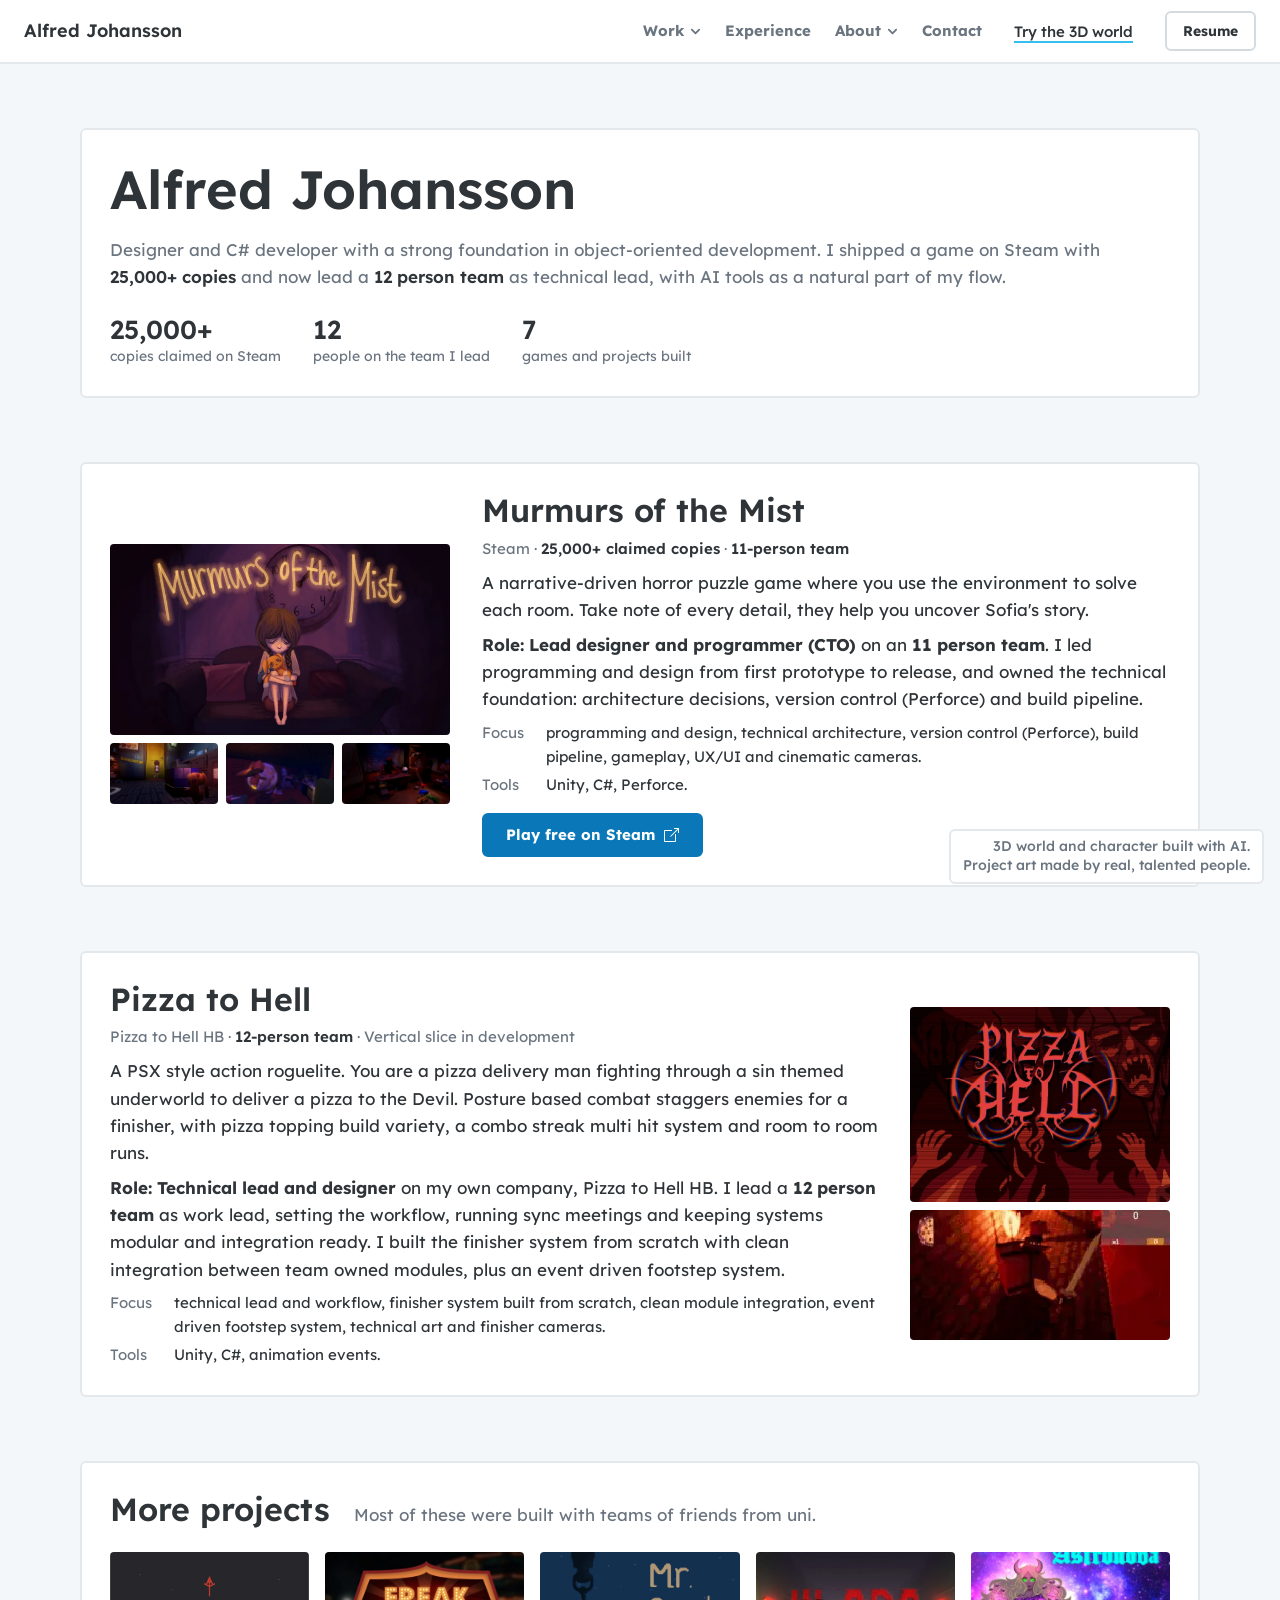
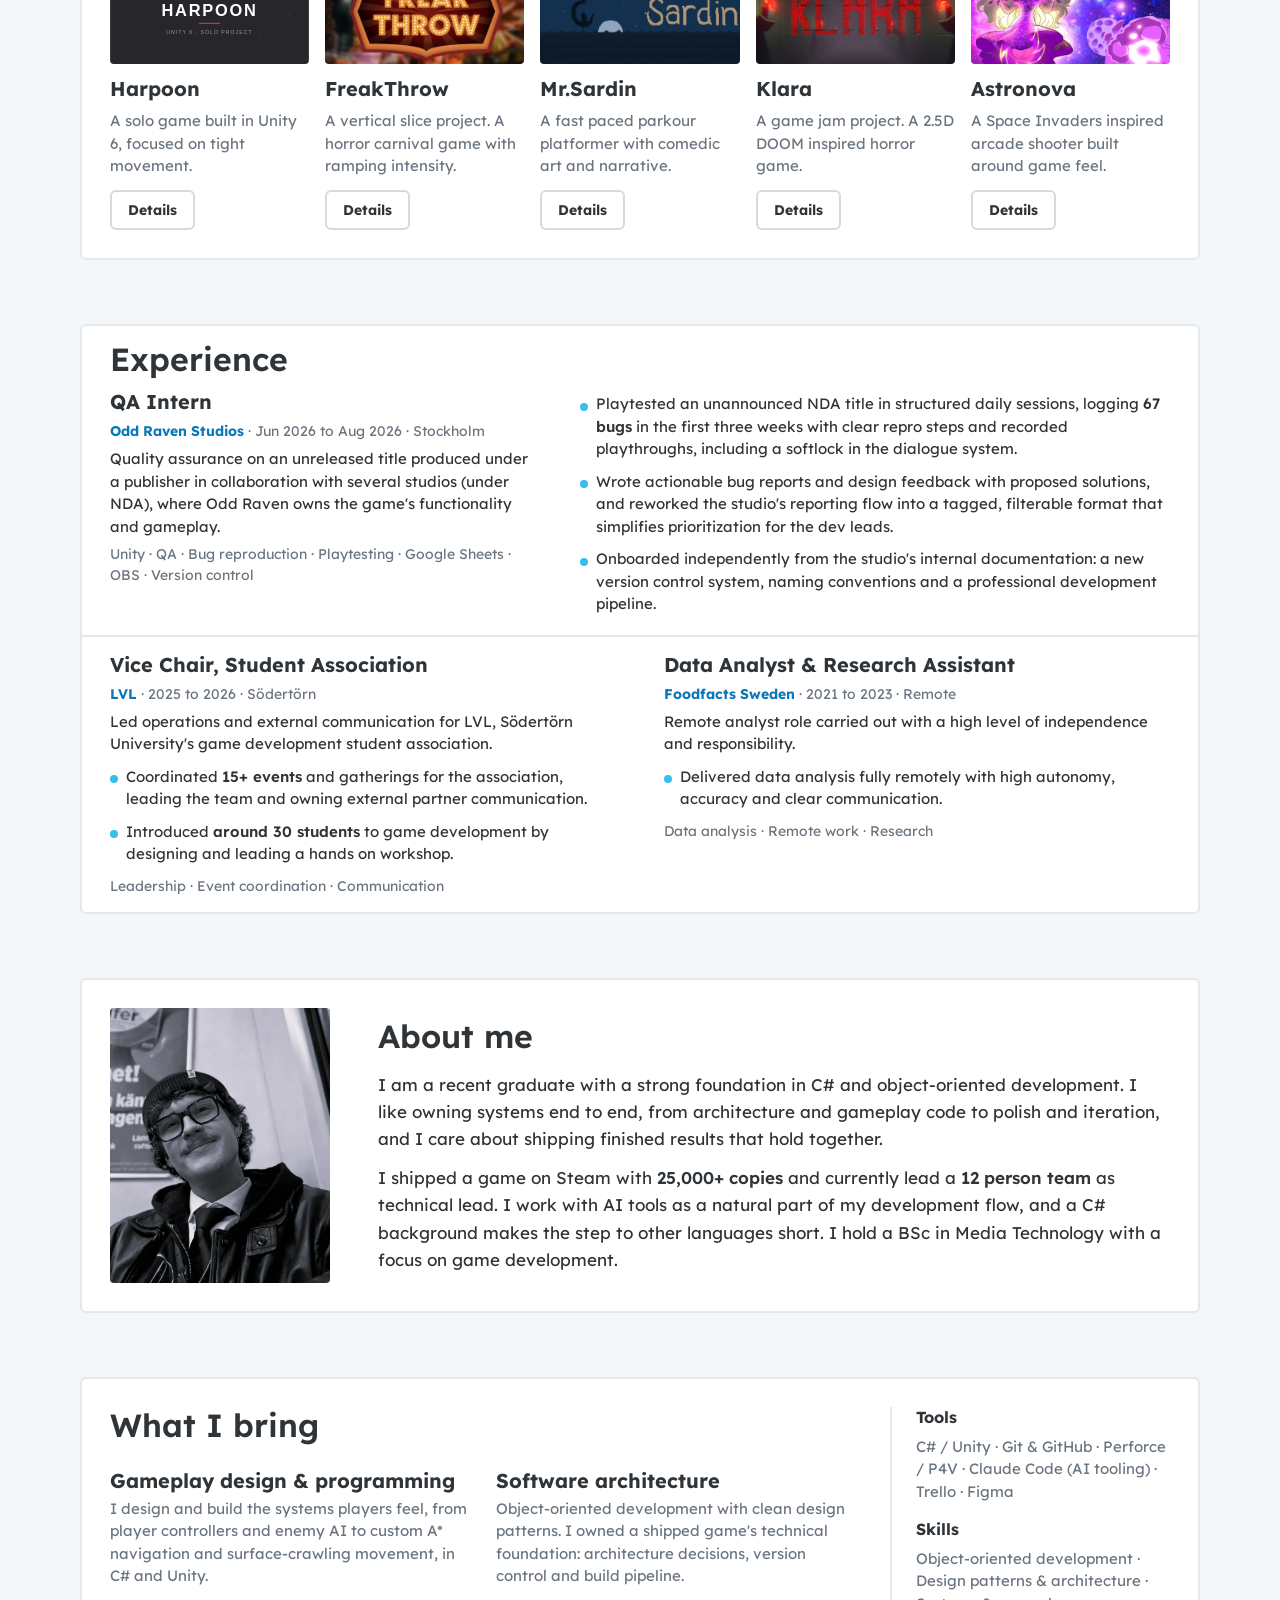
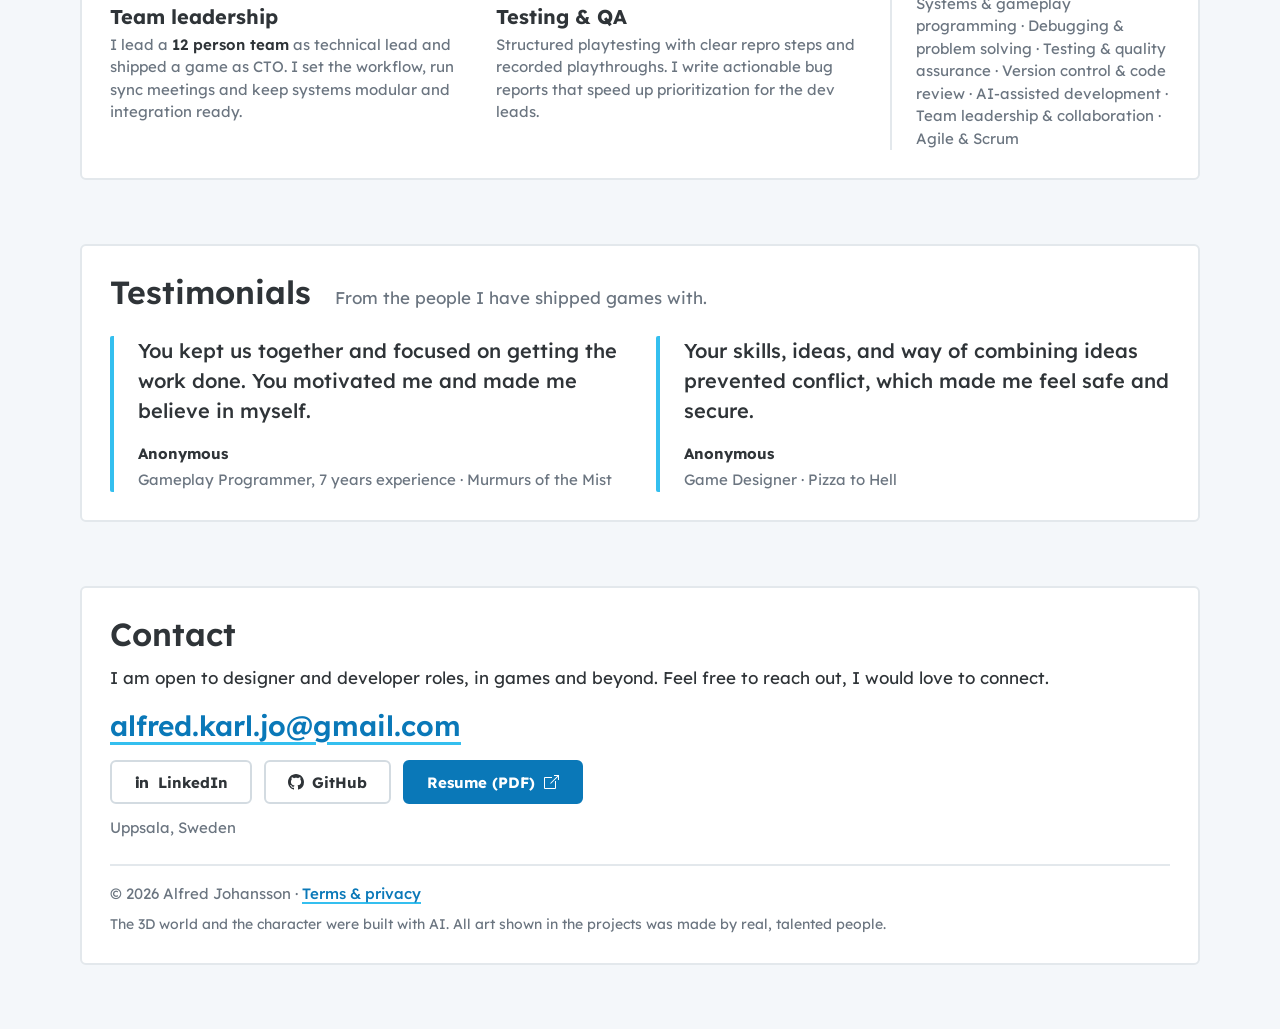
==== commit 5b8c2366: "fix" ====
--- a/index.html
+++ b/index.html
@@ -16,6 +16,7 @@
 </head>
 
 <body>
+    <p class="ai-note" role="note">3D world and character built with AI.<br />Project art made by real, talented people.</p>
     <!-- SVG ICON SPRITE (define once, reuse everywhere) -->
     <svg xmlns="http://www.w3.org/2000/svg"
          style="position:absolute;width:0;height:0;overflow:hidden"
@@ -511,6 +512,7 @@
 
             <footer class="footer">
                 <p>&copy; <span id="year">2026</span> Alfred Johansson &middot; <a href="terms.html">Terms &amp; privacy</a></p>
+                <p class="footer__note">The 3D world and the character were built with AI. All art shown in the projects was made by real, talented people.</p>
             </footer>
         </section>
     </main>
@@ -537,6 +539,8 @@
                                 <h3>No warranty</h3>
                                 <p>The site is provided as is, without warranty of any kind. I work to keep the information accurate and the site available, but I cannot guarantee it is free of errors or always online.</p>
 
+                                <h3>About the art</h3>
+                                <p>The 3D world and the character were built with AI. All art shown in the projects was made by real, talented people.</p>
                                 <h3>Changes</h3>
                                 <p>These terms may change over time. The most recent version will always be on this page.</p>
 
--- a/css/style.css
+++ b/css/style.css
@@ -842,6 +842,12 @@
     font-size: 0.9375rem;
 }
 
+.footer__note {
+    margin-top: var(--s-2);
+    font-size: 0.875rem;
+    line-height: 1.5;
+}
+
 /* ==========================================================================
    Character creator (start board)
    ========================================================================== */
@@ -2613,3 +2619,193 @@
 .terms-dialog .legal .dialog__title {
     margin-top: 0;
 }
+
+/* ==========================================================================
+   The house at the end of the road and its gag (3D world only)
+   ========================================================================== */
+.minimap svg.minimap__house {
+    position: absolute;
+    width: 13px;
+    height: 13px;
+    margin: -7px 0 0 -6.5px;
+    fill: #e8735a;
+    stroke: #fff;
+    stroke-width: 1.2;
+    stroke-linejoin: round;
+    pointer-events: none;
+}
+
+.arrow-wrap[hidden] {
+    display: none;
+}
+
+.arrow:disabled {
+    pointer-events: none;
+}
+
+/* Previous at Start: the road ends, the board gives a 6px nudge back. */
+.board-overlay.is-nudge {
+    animation: board-nudge 300ms ease-out;
+}
+
+@keyframes board-nudge {
+    0% { translate: 0 0; }
+    35% { translate: 6px 0; }
+    100% { translate: 0 0; }
+}
+
+.gag-bubble {
+    position: fixed;
+    left: 0;
+    top: 0;
+    z-index: 30;
+    pointer-events: none;
+    will-change: transform;
+}
+
+.gag-bubble[hidden] {
+    display: none;
+}
+
+.gag-bubble__box {
+    position: relative;
+    width: max-content;
+    max-width: 260px;
+    box-sizing: border-box;
+    padding: 12px 16px;
+    background: #fff;
+    border: 1px solid var(--line-strong, #c9d2d9);
+    border-radius: 6px;
+    color: var(--ink);
+    font-family: "Lexend", system-ui, sans-serif;
+    font-weight: 500;
+    font-size: 0.9375rem;
+    line-height: 1.4;
+    box-shadow: 0 2px 0 rgba(47, 52, 56, 0.08);
+}
+
+.gag-bubble__box.is-in {
+    animation: gag-pop 240ms cubic-bezier(0.34, 1.56, 0.64, 1) both;
+}
+
+@keyframes gag-pop {
+    from { transform: scale(0.8); opacity: 0; }
+    to { transform: scale(1); opacity: 1; }
+}
+
+/* The tail is a rotated square that carries the same border. */
+.gag-bubble__tail {
+    position: absolute;
+    width: 12px;
+    height: 12px;
+    background: #fff;
+    border: 1px solid var(--line-strong, #c9d2d9);
+    border-top: 0;
+    border-left: 0;
+    transform: translate(-50%, -50%) rotate(45deg);
+}
+
+.gag-bubble__box[data-tail="down"] .gag-bubble__tail {
+    top: 100%;
+    margin-top: -1px;
+}
+
+.gag-bubble__box[data-tail="left"] .gag-bubble__tail {
+    left: 0;
+    margin-left: -1px;
+    transform: translate(-50%, -50%) rotate(135deg);
+}
+
+.gag-bubble__box[data-tail="right"] .gag-bubble__tail {
+    left: 100%;
+    margin-left: -1px;
+    transform: translate(-50%, -50%) rotate(-45deg);
+}
+
+.gag-live {
+    position: absolute;
+    width: 1px;
+    height: 1px;
+    margin: -1px;
+    padding: 0;
+    overflow: hidden;
+    clip: rect(0 0 0 0);
+    white-space: nowrap;
+    border: 0;
+}
+
+.contact-email.email-pulse {
+    border-radius: 6px;
+    animation: email-pulse 1100ms ease-in-out 2;
+}
+
+@keyframes email-pulse {
+    0%, 100% {
+        box-shadow: 0 0 0 0 rgba(10, 120, 184, 0);
+        outline: 2px solid rgba(10, 120, 184, 0);
+        outline-offset: 4px;
+    }
+    50% {
+        box-shadow: 0 0 18px 6px rgba(74, 168, 224, 0.5);
+        outline: 2px solid rgba(10, 120, 184, 0.9);
+        outline-offset: 4px;
+    }
+}
+
+/* ==========================================================================
+   AI disclaimer: always visible in every mode
+   ========================================================================== */
+.ai-note {
+    position: fixed;
+    right: var(--s-4);
+    bottom: var(--s-4);
+    z-index: 30;
+    max-width: 320px;
+    margin: 0;
+    padding: 6px 12px;
+    background: var(--white);
+    border: 2px solid var(--line);
+    border-radius: 6px;
+    color: var(--muted);
+    font-size: 0.875rem;
+    font-weight: 500;
+    line-height: 1.4;
+    text-align: right;
+    pointer-events: none;
+}
+
+/* 3D desktop: stacked above the minimap in the bottom right corner. */
+html.world-mode .ai-note {
+    bottom: calc(var(--s-4) + 84px + 8px);
+}
+
+/* 3D phones: a slim line right under the nav row (world.js places it and keeps
+   the boards below it). */
+html.world-compact .ai-note {
+    top: 48px;
+    bottom: auto;
+    left: 50%;
+    right: auto;
+    transform: translateX(-50%);
+    width: max-content;
+    max-width: calc(100vw - 24px);
+    padding: 3px 10px;
+    text-align: center;
+}
+
+/* Plain page on small screens: a slim bar along the bottom edge. */
+@media (max-width: 640px) {
+    html:not(.world-mode) .ai-note {
+        left: 0;
+        right: 0;
+        bottom: 0;
+        max-width: none;
+        border-width: 2px 0 0;
+        border-radius: 0;
+        text-align: center;
+    }
+
+    html:not(.world-mode) body {
+        padding-bottom: 64px;
+    }
+}
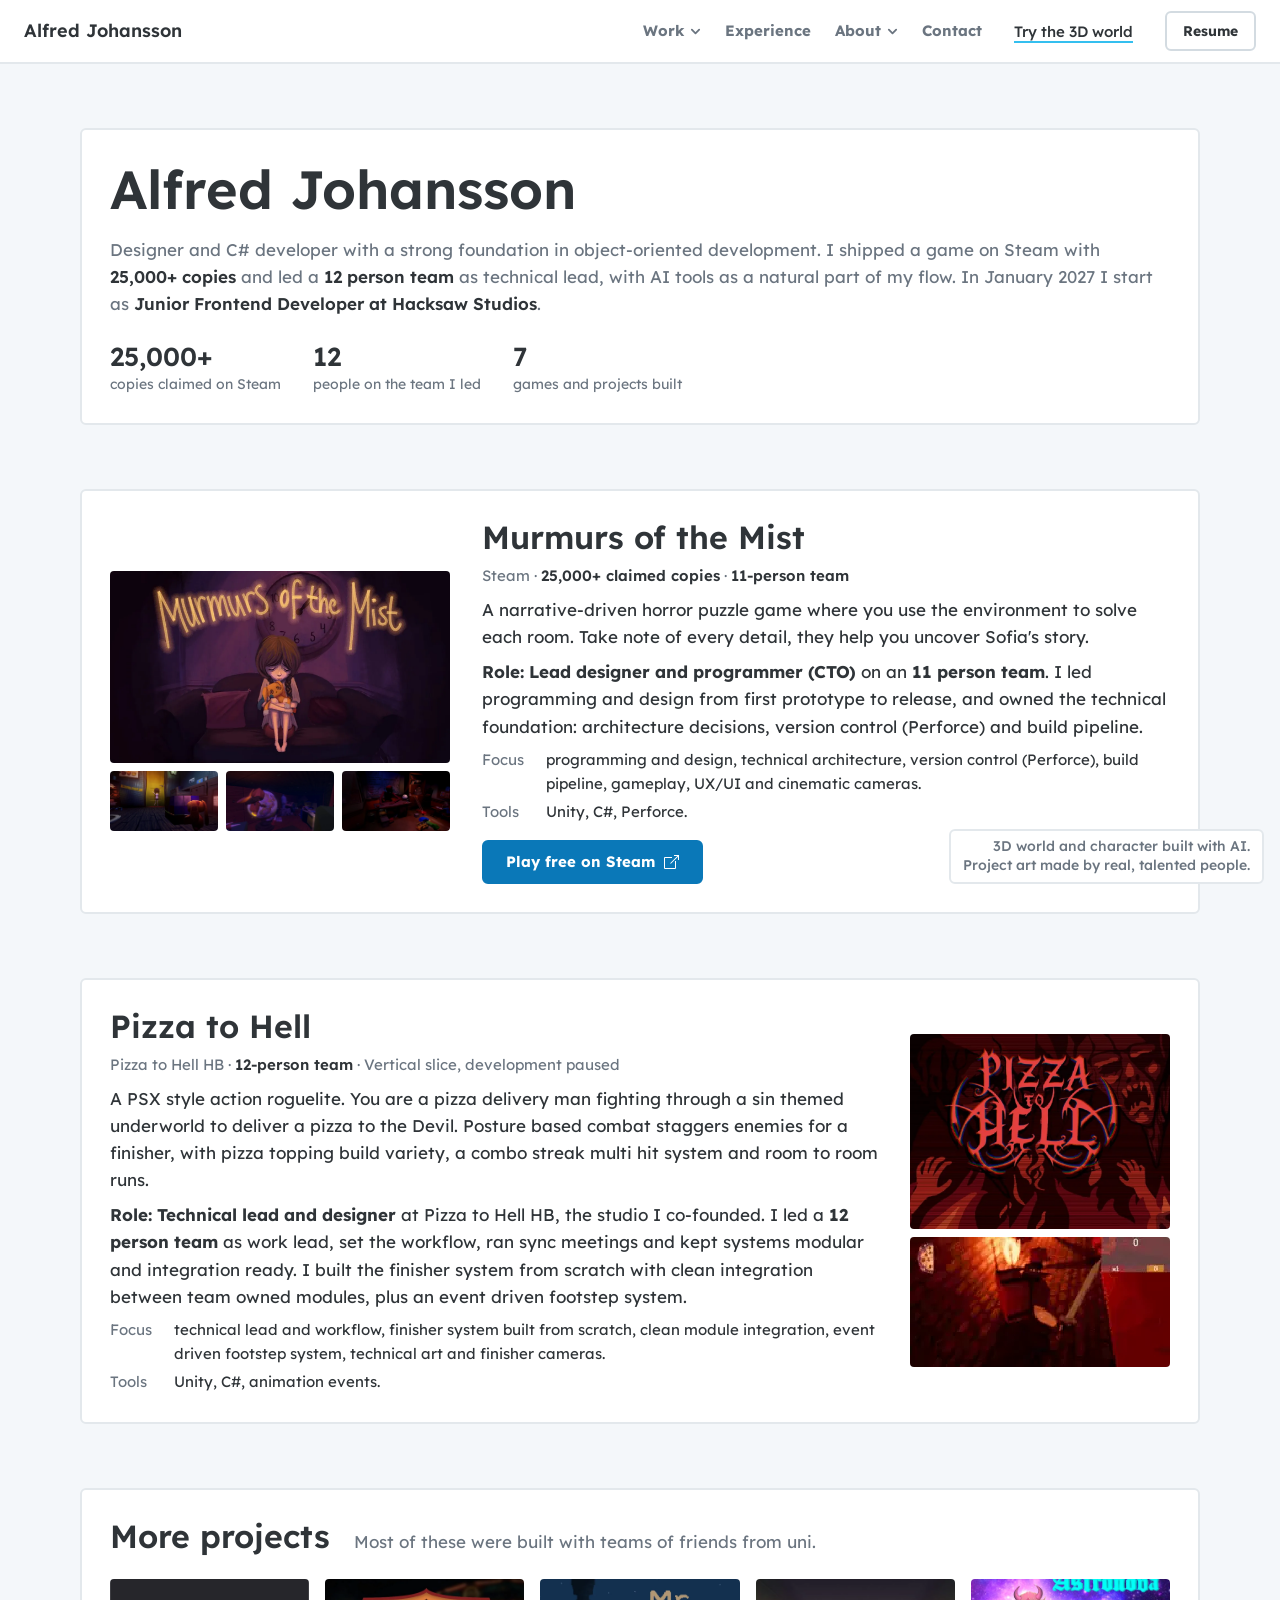
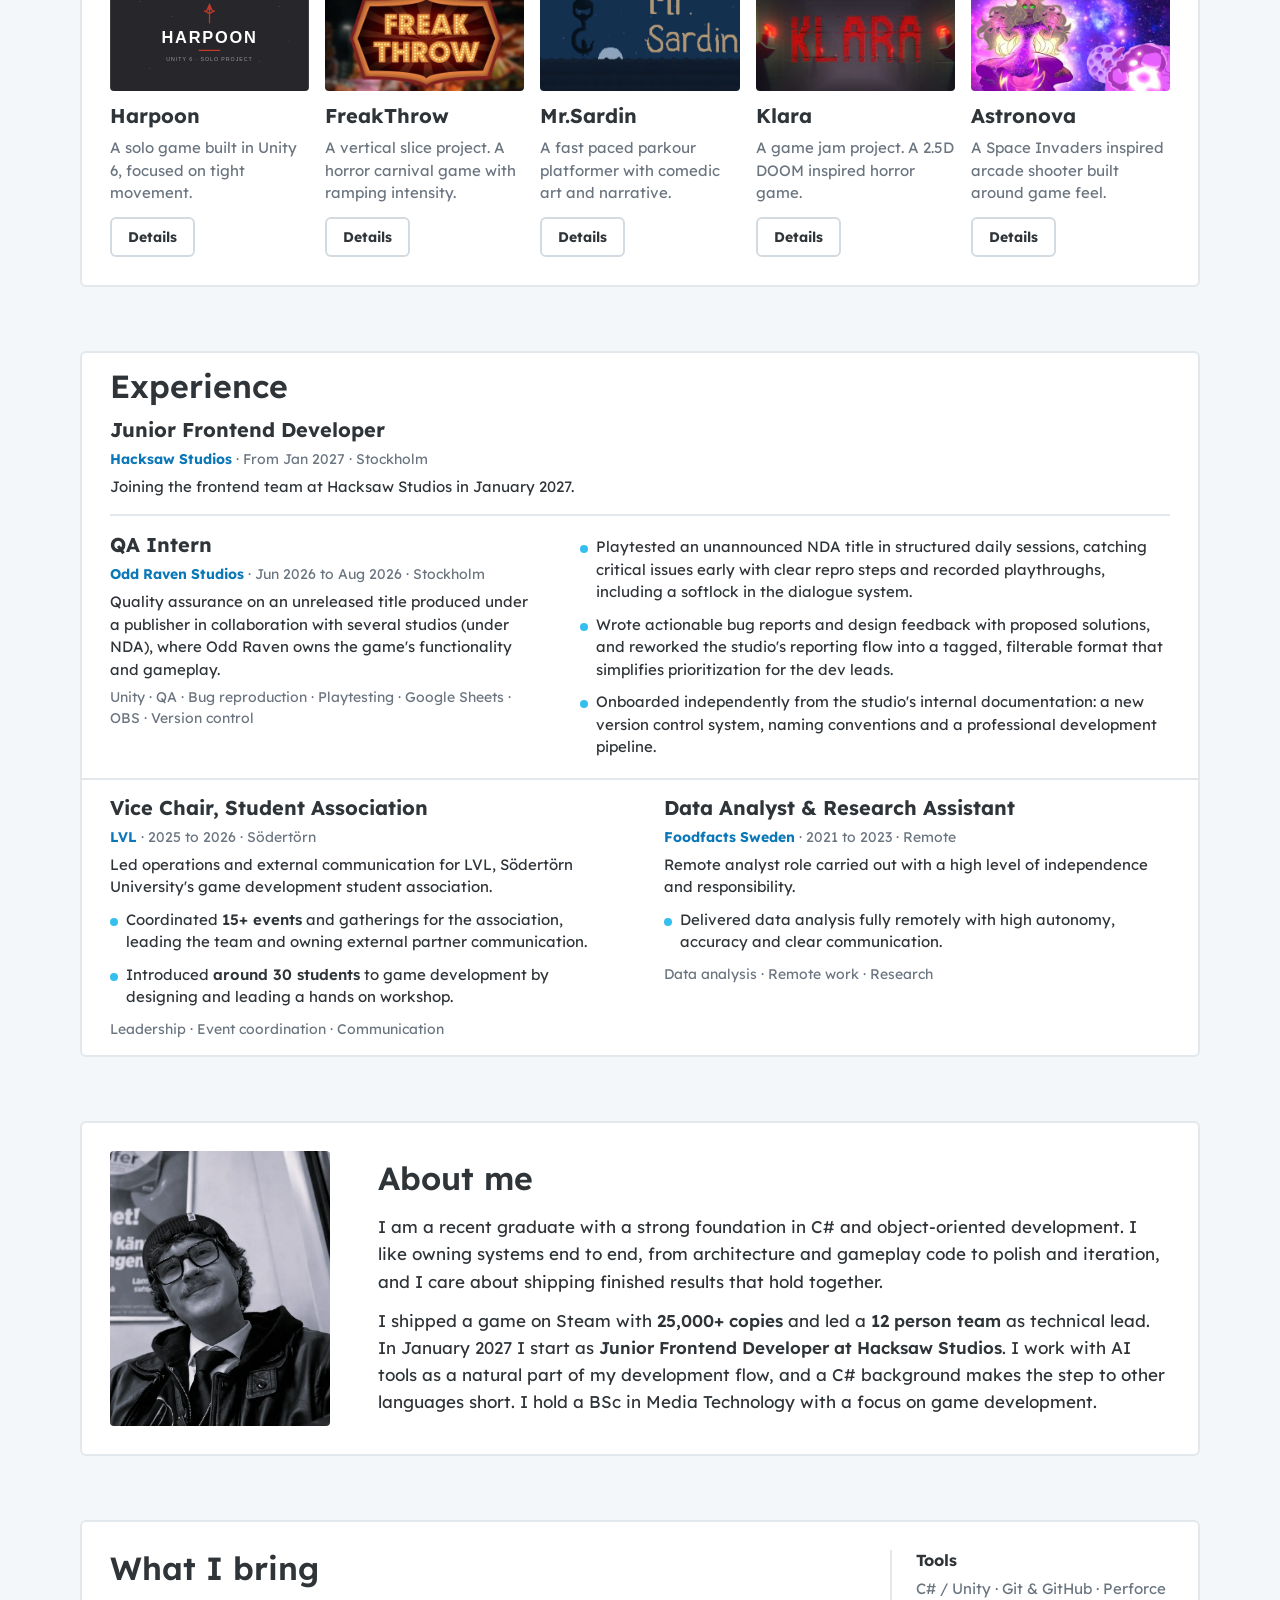
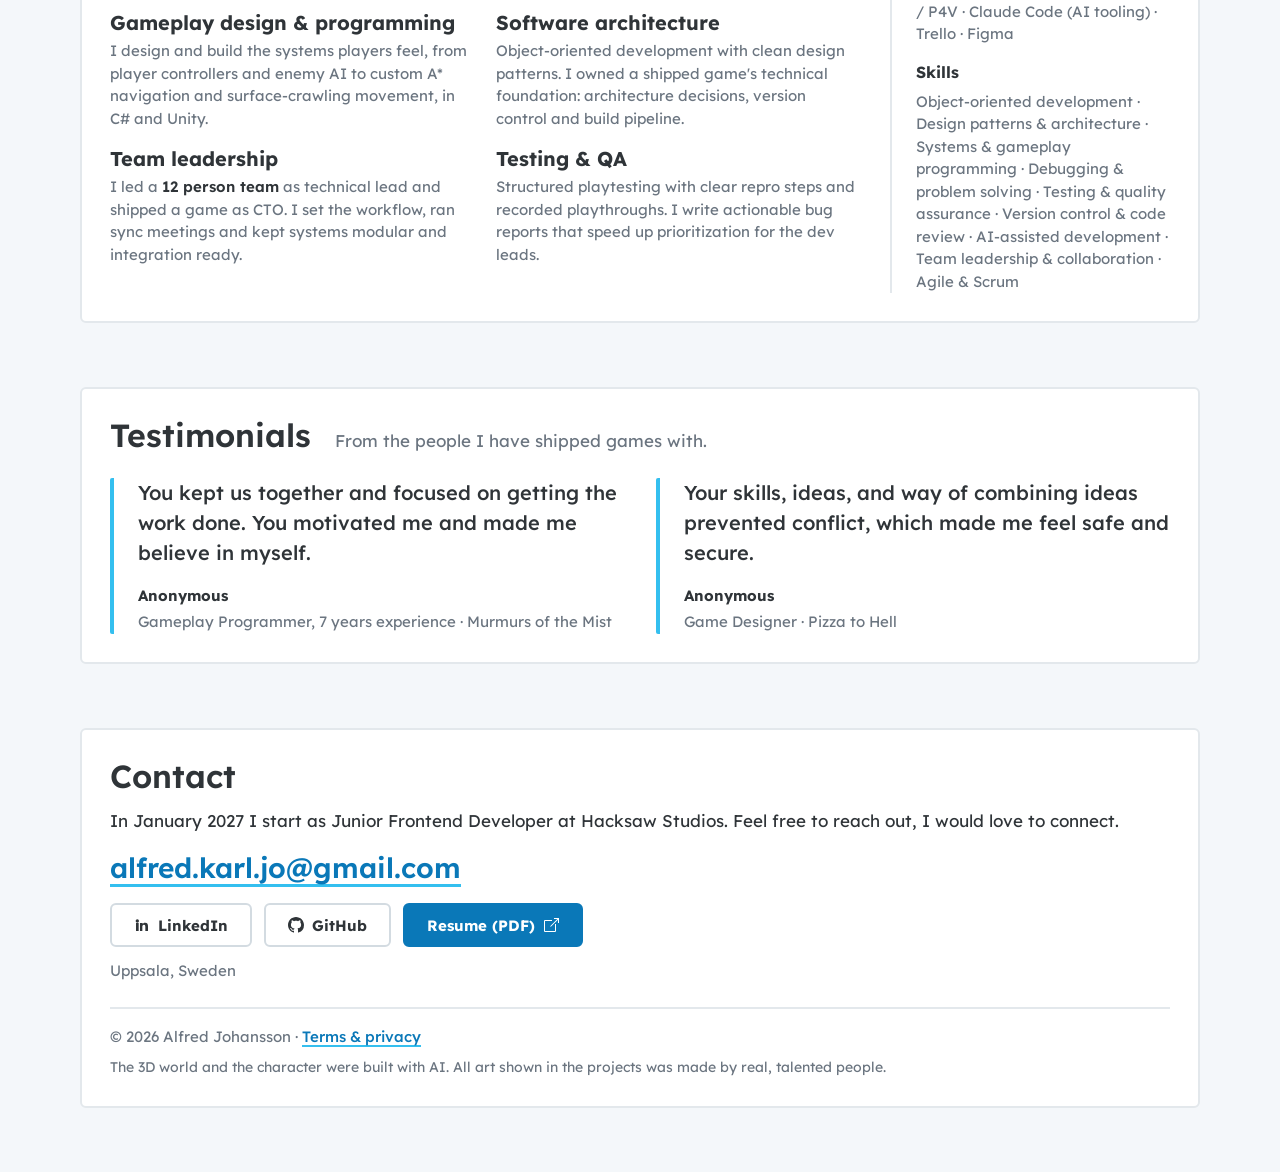
==== commit 0acdfda3: "Update CV and site for Hacksaw, remove 67 bugs figure - Resume.pdf rebuilt: Junior Frontend Develope" ====
--- a/index.html
+++ b/index.html
@@ -7,7 +7,7 @@
     <meta name="referrer" content="strict-origin-when-cross-origin" />
     <meta name="theme-color" content="#ffffff" />
     <title>Alfred Johansson | Designer &amp; Developer</title>
-    <meta name="description" content="Alfred Johansson, designer and developer. C# and object-oriented development, shipped a game on Steam with 25,000+ copies, currently technical lead of a 12 person team." />
+    <meta name="description" content="Alfred Johansson, designer and developer. C# and object-oriented development, shipped a game on Steam with 25,000+ copies, led a 12 person team as technical lead, and joins Hacksaw Studios as Junior Frontend Developer in January 2027." />
 
     <link rel="icon" href="assets/favicon.svg" type="image/svg+xml" />
 
@@ -109,7 +109,7 @@
         <section id="start" class="board board--start" data-stop data-title="Start">
             <div class="start__intro">
                 <h1>Alfred Johansson</h1>
-                <p class="lead">Designer and C# developer with a strong foundation in object-oriented development. I shipped a game on Steam with <strong>25,000+ copies</strong> and now lead a <strong>12 person team</strong> as technical lead, with AI tools as a natural part of my flow.</p>
+                <p class="lead">Designer and C# developer with a strong foundation in object-oriented development. I shipped a game on Steam with <strong>25,000+ copies</strong> and led a <strong>12 person team</strong> as technical lead, with AI tools as a natural part of my flow. In January 2027 I start as <strong>Junior Frontend Developer at Hacksaw Studios</strong>.</p>
 
                 <dl class="hero-facts">
                     <div class="hero-facts__item">
@@ -117,7 +117,7 @@
                         <dd>25,000+</dd>
                     </div>
                     <div class="hero-facts__item">
-                        <dt>people on the team I lead</dt>
+                        <dt>people on the team I led</dt>
                         <dd>12</dd>
                     </div>
                     <div class="hero-facts__item">
@@ -203,9 +203,9 @@
             </div>
             <div class="feature__body">
                 <h2 class="board__title">Pizza to Hell</h2>
-                <p class="meta">Pizza to Hell HB · <strong>12-person team</strong> · Vertical slice in development</p>
+                <p class="meta">Pizza to Hell HB · <strong>12-person team</strong> · Vertical slice, development paused</p>
                 <p>A PSX style action roguelite. You are a pizza delivery man fighting through a sin themed underworld to deliver a pizza to the Devil. Posture based combat staggers enemies for a finisher, with pizza topping build variety, a combo streak multi hit system and room to room runs.</p>
-                <p class="role"><strong>Role:</strong> <strong>Technical lead and designer</strong> on my own company, Pizza to Hell HB. I lead a <strong>12 person team</strong> as work lead, setting the workflow, running sync meetings and keeping systems modular and integration ready. I built the finisher system from scratch with clean integration between team owned modules, plus an event driven footstep system.</p>
+                <p class="role"><strong>Role:</strong> <strong>Technical lead and designer</strong> at Pizza to Hell HB, the studio I co-founded. I led a <strong>12 person team</strong> as work lead, set the workflow, ran sync meetings and kept systems modular and integration ready. I built the finisher system from scratch with clean integration between team owned modules, plus an event driven footstep system.</p>
                 <dl class="facts">
                     <div><dt>Focus</dt><dd>technical lead and workflow, finisher system built from scratch, clean module integration, event driven footstep system, technical art and finisher cameras.</dd></div>
                     <div><dt>Tools</dt><dd>Unity, C#, animation events.</dd></div>
@@ -362,6 +362,11 @@
         <section id="experience" class="board board--experience" data-stop data-title="Experience">
             <div class="exp-panel exp-panel--top">
                 <h2 class="board__title">Experience</h2>
+                <article class="exp-item exp-item--next">
+                    <h3>Junior Frontend Developer</h3>
+                    <p class="exp-meta"><span class="exp-company">Hacksaw Studios</span> · From Jan 2027 · Stockholm</p>
+                    <p>Joining the frontend team at Hacksaw Studios in January 2027.</p>
+                </article>
                 <article class="exp-item exp-item--wide">
                     <div class="exp-main">
                         <h3>QA Intern</h3>
@@ -370,7 +375,7 @@
                         <p class="exp-tags">Unity · QA · Bug reproduction · Playtesting · Google Sheets · OBS · Version control</p>
                     </div>
                     <ul class="exp-points">
-                        <li>Playtested an unannounced NDA title in structured daily sessions, logging <strong>67 bugs</strong> in the first three weeks with clear repro steps and recorded playthroughs, including a softlock in the dialogue system.</li>
+                        <li>Playtested an unannounced NDA title in structured daily sessions, catching critical issues early with clear repro steps and recorded playthroughs, including a softlock in the dialogue system.</li>
                         <li>Wrote actionable bug reports and design feedback with proposed solutions, and reworked the studio's reporting flow into a tagged, filterable format that simplifies prioritization for the dev leads.</li>
                         <li>Onboarded independently from the studio's internal documentation: a new version control system, naming conventions and a professional development pipeline.</li>
                     </ul>
@@ -410,7 +415,7 @@
             <div class="about-content">
                 <h2 class="board__title">About me</h2>
                 <p>I am a recent graduate with a strong foundation in C# and object-oriented development. I like owning systems end to end, from architecture and gameplay code to polish and iteration, and I care about shipping finished results that hold together.</p>
-                <p>I shipped a game on Steam with <strong>25,000+ copies</strong> and currently lead a <strong>12 person team</strong> as technical lead. I work with AI tools as a natural part of my development flow, and a C# background makes the step to other languages short. I hold a BSc in Media Technology with a focus on game development.</p>
+                <p>I shipped a game on Steam with <strong>25,000+ copies</strong> and led a <strong>12 person team</strong> as technical lead. In January 2027 I start as <strong>Junior Frontend Developer at Hacksaw Studios</strong>. I work with AI tools as a natural part of my development flow, and a C# background makes the step to other languages short. I hold a BSc in Media Technology with a focus on game development.</p>
             </div>
         </section>
 
@@ -428,7 +433,7 @@
                     </div>
                     <div class="strength">
                         <h3>Team leadership</h3>
-                        <p>I lead a <strong>12 person team</strong> as technical lead and shipped a game as CTO. I set the workflow, run sync meetings and keep systems modular and integration ready.</p>
+                        <p>I led a <strong>12 person team</strong> as technical lead and shipped a game as CTO. I set the workflow, ran sync meetings and kept systems modular and integration ready.</p>
                     </div>
                     <div class="strength">
                         <h3>Testing &amp; QA</h3>
@@ -492,7 +497,7 @@
 
         <section id="contact" class="board board--contact" data-stop data-title="Contact">
             <h2 class="board__title">Contact</h2>
-            <p class="contact-text">I am open to designer and developer roles, in games and beyond. Feel free to reach out, I would love to connect.</p>
+            <p class="contact-text">In January 2027 I start as Junior Frontend Developer at Hacksaw Studios. Feel free to reach out, I would love to connect.</p>
             <a class="contact-email" href="mailto:alfred.karl.jo@gmail.com">alfred.karl.jo@gmail.com</a>
             <div class="contact-buttons">
                 <a class="btn btn--secondary" href="https://www.linkedin.com/in/alfred-johansson-351213204" target="_blank" rel="noopener noreferrer">
@@ -517,6 +522,18 @@
         </section>
     </main>
 
+    <div class="rotate-note" role="status" aria-live="polite">
+        <svg class="rotate-note__icon" viewBox="0 0 64 64" aria-hidden="true">
+            <rect x="20" y="8" width="24" height="44" rx="4" />
+            <line x1="29" y1="45" x2="35" y2="45" />
+            <path d="M50 22a16 16 0 0 1 2 18" />
+            <path d="M48 38l4 3 2-5" />
+        </svg>
+        <p class="rotate-note__title">Turn your phone upright</p>
+        <p class="rotate-note__text">The 3D world is made for holding your phone the normal way.</p>
+        <a class="rotate-note__link" href="?simple">Or use the simple version</a>
+    </div>
+
     <div class="loader" aria-hidden="true"><span class="loader__flower"></span></div>
 
     <script type="module" src="js/world3d/main.js"></script>
--- a/css/style.css
+++ b/css/style.css
@@ -641,6 +641,12 @@
     display: grid;
     gap: 6px;
     align-content: start;
+}
+
+.exp-item--next {
+    margin-bottom: var(--s-4);
+    padding-bottom: var(--s-4);
+    border-bottom: 2px solid var(--line);
 }
 
 .exp-item--wide {
@@ -2809,3 +2815,61 @@
         padding-bottom: 64px;
     }
 }
+
+/* ==========================================================================
+   Phones held sideways: the 3D world asks to be turned upright
+   (browsers do not let a normal web page lock the screen rotation)
+   ========================================================================== */
+.rotate-note {
+    display: none;
+}
+
+@media (orientation: landscape) and (max-height: 520px) and (pointer: coarse) {
+    html.world-mode .rotate-note {
+        position: fixed;
+        inset: 0;
+        z-index: 1000;
+        display: flex;
+        flex-direction: column;
+        align-items: center;
+        justify-content: center;
+        gap: var(--s-2);
+        padding: var(--s-5);
+        background: var(--white);
+        color: var(--ink);
+        text-align: center;
+    }
+
+    html.world-mode .ai-note {
+        display: none;
+    }
+}
+
+.rotate-note__icon {
+    width: 64px;
+    height: 64px;
+    fill: none;
+    stroke: var(--blue);
+    stroke-width: 3;
+    stroke-linecap: round;
+    stroke-linejoin: round;
+}
+
+.rotate-note__title {
+    margin: 0;
+    font-size: 1.25rem;
+    font-weight: 600;
+}
+
+.rotate-note__text {
+    margin: 0;
+    max-width: 32ch;
+    color: var(--muted);
+    font-size: 1rem;
+}
+
+.rotate-note__link {
+    margin-top: var(--s-2);
+    font-size: 1rem;
+    font-weight: 600;
+}
